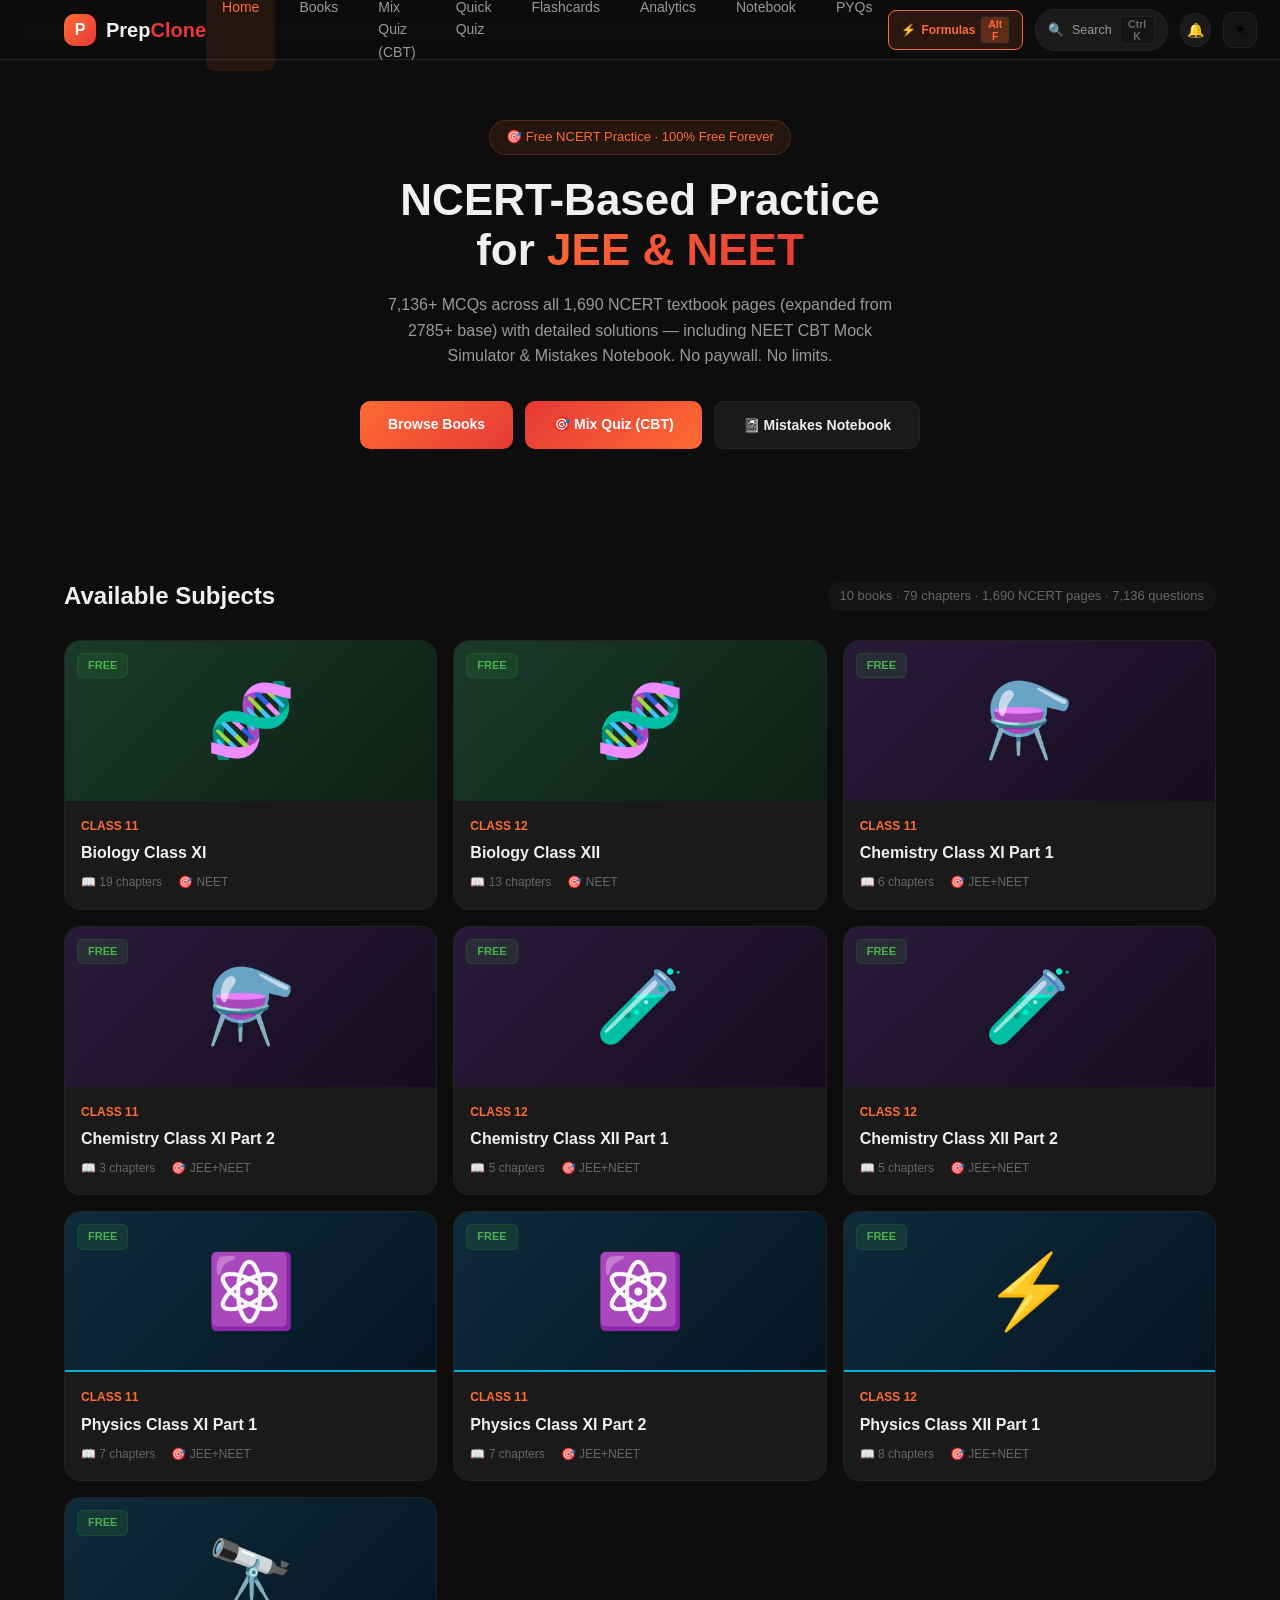
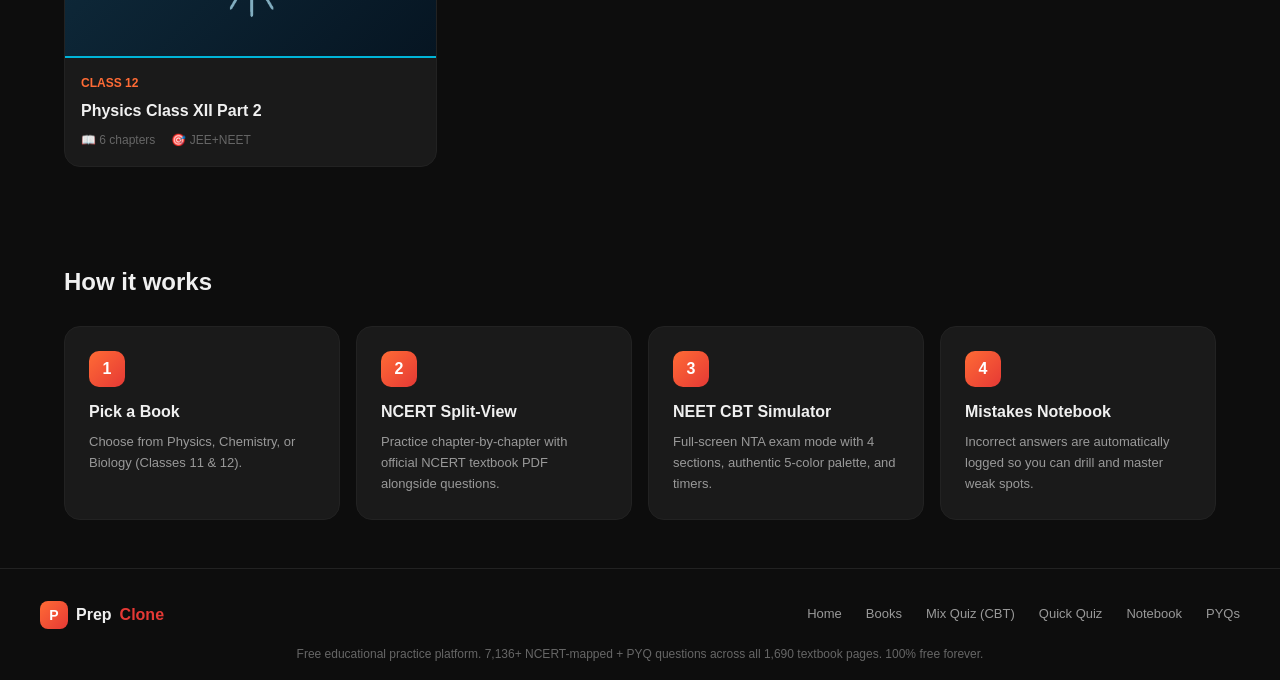
==== index.html @ 975a8621 "🚀 PrepClone Enterprise — 10 books, 79 chapters, 1690 pages, 7136 questions - Complete NCERT Science " ====
<!DOCTYPE html>
<html lang="en" data-theme="dark">
<head>
  <meta charset="UTF-8">
  <meta name="viewport" content="width=device-width, initial-scale=1.0">
  <title>PrepClone Enterprise - 100% Free NCERT Practice for JEE & NEET | CBT Simulator & Flashcards</title>
  <meta name="description" content="100% Free, Zero-Paywall NCERT Textbook Split-Reader, 7,136+ MCQs across all 1,690 pages for Biology, Chemistry, and Physics, NEET CBT Mock Simulator, Flashcards & Analytics.">
  <link rel="manifest" href="manifest.json">
  <meta name="theme-color" content="#ff6b35">
  <meta name="apple-mobile-web-app-capable" content="yes">
  <meta name="apple-mobile-web-app-status-bar-style" content="black-translucent">
  <link rel="icon" href="images/icon-192.svg">
  <link rel="stylesheet" href="styles.css">
  <script src="vendor/pdfjs/pdf.min.js"></script>
</head>
<body>

<nav class="nav">
  <div class="nav-inner">
    <a href="#" class="nav-logo" onclick="navigate('home')">
      <div class="logo-icon">P</div>
      <span>Prep<span class="logo-red">Clone</span></span>
    </a>
    <div class="nav-links" id="navLinks">
      <a href="#" onclick="navigate('home')" class="active" data-nav="home">Home</a>
      <a href="#" onclick="navigate('books')" data-nav="books">Books</a>
      <a href="#" onclick="navigate('mix-quiz')" data-nav="mix-quiz">Mix Quiz (CBT)</a>
      <a href="#" onclick="navigate('quiz')" data-nav="quiz">Quick Quiz</a>
      <a href="#" onclick="navigate('flashcards')" data-nav="flashcards">Flashcards</a>
      <a href="#" onclick="navigate('analytics')" data-nav="analytics">Analytics</a>
      <a href="#" onclick="navigate('notebook')" data-nav="notebook">Notebook <span id="nav-mistakes-badge" class="nav-badge" style="display:none">0</span></a>
      <a href="#" onclick="navigate('pyqs')" data-nav="pyqs">PYQs</a>
    </div>
    <div class="nav-right">
      <button class="btn-tool-formula" onclick="toggleFormulaDrawer()" title="NCERT Formulas, Laws & Units (Alt+F)">
        <span>⚡</span> Formulas <span class="search-key-badge" style="background:rgba(255,107,53,0.25);color:inherit">Alt F</span>
      </button>
      <button class="search-trigger-btn" onclick="openOmnisearch()" title="Search questions, chapters & NCERT topics (Ctrl+K)">
        <span>🔍</span> Search <span class="search-key-badge">Ctrl K</span>
      </button>
      <button class="sound-toggle-btn" id="soundBtn" onclick="toggleSound()" title="Toggle sound effects">🔔</button>
      <button class="theme-toggle" onclick="toggleTheme()" title="Toggle theme">☀</button>
    </div>
  </div>
</nav>

<div id="offline-bar" style="display:none;background:var(--accent-orange);color:#fff;text-align:center;padding:6px 12px;font-size:12.5px;font-weight:700;position:sticky;top:60px;z-index:99">
  ⚡ Offline Mode Active — All 2,785 Questions & NCERT Textbook Content Available Offline
</div>

<div id="omnisearch-wrap" style="display:none"></div>
<div id="formula-drawer-wrap"></div>

<div id="app"></div>

<footer class="footer">
  <div class="footer-inner">
    <div class="footer-brand">
      <div class="logo-icon" style="width:28px;height:28px;font-size:14px;border-radius:8px">P</div>
      Prep<span style="color:var(--accent-red)">Clone</span>
    </div>
    <div class="footer-links">
      <a href="#" onclick="navigate('home')">Home</a>
      <a href="#" onclick="navigate('books')">Books</a>
      <a href="#" onclick="navigate('mix-quiz')">Mix Quiz (CBT)</a>
      <a href="#" onclick="navigate('quiz')">Quick Quiz</a>
      <a href="#" onclick="navigate('notebook')">Notebook</a>
      <a href="#" onclick="navigate('pyqs')">PYQs</a>
    </div>
  </div>
  <div class="footer-copy">Free educational practice platform. 7,136+ NCERT-mapped + PYQ questions across all 1,690 textbook pages. 100% free forever.</div>
</footer>

<script>
// ============ DATA ============
const BOOKS = {
  'biology-11': {
    title: 'Biology Class XI', emoji: '🧬', subject: 'biology', cls: '11',
    chapters: ['The Living World','Biological Classification','Plant Kingdom','Animal Kingdom',
      'Morphology of Flowering Plants','Anatomy of Flowering Plants','Structural Organisation in Animals',
      'Cell: The Unit of Life','Biomolecules','Cell Cycle and Cell Division',
      'Photosynthesis in Higher Plants','Respiration in Plants','Plant Growth and Development',
      'Breathing and Exchange of Gases','Body Fluids and Circulation',
      'Excretory Products and their Elimination','Locomotion and Movement',
      'Neural Control and Coordination','Chemical Coordination and Integration'],
    exam: 'NEET'
  },
  'biology-12': {
    title: 'Biology Class XII', emoji: '🧬', subject: 'biology', cls: '12',
    chapters: ['Sexual Reproduction in Flowering Plants','Human Reproduction','Reproductive Health',
      'Principles of Inheritance and Variation','Molecular Basis of Inheritance','Evolution',
      'Human Health and Disease','Microbes in Human Welfare',
      'Biotechnology: Principles and Processes','Biotechnology and its Applications',
      'Organisms and Populations','Ecosystem','Biodiversity and Conservation'],
    exam: 'NEET'
  },
  'chemistry-11-part-1': {
    title: 'Chemistry Class XI Part 1', emoji: '⚗️', subject: 'chemistry', cls: '11',
    chapters: ['Some Basic Concepts of Chemistry','Structure of Atom',
      'Classification of Elements and Periodicity in Properties',
      'Chemical Bonding and Molecular Structure','Thermodynamics','Equilibrium'],
    exam: 'JEE+NEET'
  },
  'chemistry-11-part2': {
    title: 'Chemistry Class XI Part 2', emoji: '⚗️', subject: 'chemistry', cls: '11',
    chapters: ['Redox Reactions','Organic Chemistry - Some Basic Principles and Techniques','Hydrocarbons'],
    exam: 'JEE+NEET'
  },
  'chemistry-12-part-1': {
    title: 'Chemistry Class XII Part 1', emoji: '🧪', subject: 'chemistry', cls: '12',
    chapters: ['Solutions','Electrochemistry','Chemical Kinetics',
      'The d- and f-Block Elements','Coordination Compounds'],
    exam: 'JEE+NEET'
  },
  'chemistry-12-part-2': {
    title: 'Chemistry Class XII Part 2', emoji: '🧪', subject: 'chemistry', cls: '12',
    chapters: ['Haloalkanes and Haloarenes','Alcohols, Phenols and Ethers',
      'Aldehydes, Ketones and Carboxylic Acids','Amines','Biomolecules'],
    exam: 'JEE+NEET'
  },
  'physics-11-part-1': {
    title: 'Physics Class XI Part 1', emoji: '⚛️', subject: 'physics', cls: '11',
    chapters: ['Units and Measurements','Motion in a Straight Line','Motion in a Plane',
      'Laws of Motion','Work, Energy and Power','System of Particles and Rotational Motion','Gravitation'],
    exam: 'JEE+NEET'
  },
  'physics-11-part-2': {
    title: 'Physics Class XI Part 2', emoji: '⚛️', subject: 'physics', cls: '11',
    chapters: ['Mechanical Properties of Solids','Mechanical Properties of Fluids',
      'Thermal Properties of Matter','Thermodynamics','Kinetic Theory','Oscillations','Waves'],
    exam: 'JEE+NEET'
  },
  'physics-12-part-1': {
    title: 'Physics Class XII Part 1', emoji: '⚡', subject: 'physics', cls: '12',
    chapters: ['Electric Charges and Fields','Electrostatic Potential and Capacitance','Current Electricity',
      'Moving Charges and Magnetism','Magnetism and Matter','Electromagnetic Induction','Alternating Current','Electromagnetic Waves'],
    exam: 'JEE+NEET'
  },
  'physics-12-part-2': {
    title: 'Physics Class XII Part 2', emoji: '🔭', subject: 'physics', cls: '12',
    chapters: ['Ray Optics and Optical Instruments','Wave Optics','Dual Nature of Radiation and Matter',
      'Atoms','Nuclei','Semiconductor Electronics: Materials, Devices and Simple Circuits'],
    exam: 'JEE+NEET'
  }
};

// ============ OFFICIAL NCERT SOURCES (verified) ============
// Chapter PDFs live on ncert.nic.in — pattern checked per book:
// kebo101 (Bio XI Ch1), lebo101 (Bio XII Ch1), kech101/kech201-202 (Chem XI),
// lech101/lech201 (Chem XII), keph101/keph201 (Phys XI), leph101/leph201 (Phys XII).
// Part-II books restart numbering at x01.
if (typeof window.pdfjsLib !== 'undefined') {
  pdfjsLib.GlobalWorkerOptions.workerSrc = 'vendor/pdfjs/pdf.worker.min.js';
}

const NCERT = {
  'biology-11':        { code: 'kebo', base: 101, reader: 'https://ncert.nic.in/textbook.php?kebo1=0-19' },
  'biology-12':        { code: 'lebo', base: 101, reader: 'https://ncert.nic.in/textbook.php?lebo1=0-13' },
  'chemistry-11-part-1': { code: 'kech', base: 101, reader: 'https://ncert.nic.in/textbook.php?kech1=0-6' },
  'chemistry-11-part2':  { code: 'kech', base: 201, reader: 'https://ncert.nic.in/textbook.php?kech2=0-3' },
  'chemistry-12-part-1': { code: 'lech', base: 101, reader: 'https://ncert.nic.in/textbook.php?lech1=0-5' },
  'chemistry-12-part-2': { code: 'lech', base: 201, reader: 'https://ncert.nic.in/textbook.php?lech2=0-5' },
  'physics-11-part-1':   { code: 'keph', base: 101, reader: 'https://ncert.nic.in/textbook.php?keph1=0-7' },
  'physics-11-part-2':   { code: 'keph', base: 201, reader: 'https://ncert.nic.in/textbook.php?keph2=0-7' },
  'physics-12-part-1':   { code: 'leph', base: 101, reader: 'https://ncert.nic.in/textbook.php?leph1=0-8' },
  'physics-12-part-2':   { code: 'leph', base: 201, reader: 'https://ncert.nic.in/textbook.php?leph2=0-6' }
};
const ncertPdf = (bookId, idx) =>
  `https://ncert.nic.in/textbook/pdf/${NCERT[bookId].code}${NCERT[bookId].base + idx}.pdf`;

// ============ DRIVE MIRROR (Google Drive preview embeds — verified chapter mapping) ============
// Source: Tiwari Academy NCERT books index (2026-27 rationalised edition), chapter titles match ours 1:1.
const DRIVE = {
  'biology-11': ['1fvsdo7oiV77ky65Xd4eEH6ZkzFial9g9','19zQ0uyoimge0R9zZM1DbDAEgejbITwo9','14VKVHbL3yxclMsSfU2fc29LhUX0q_4FP','1zyyKzU43hCwQWqIQVJF6ueCHc24nG4D9','10JVspOq2XQqp1UlfwYtZwZyy9CQq3hL6','1xHfeKlNFapAcFalF3eiSdjTrEFuTNkrU','1USzUHXbv7c-BZaMNtCvqSi4uM29exoF-','1_h1kWr7Tkhm8Q56S7ht1NJK0plMMvyFQ','1dxBcWB4P3WUcOm1wODoFABikpEJF3r6i','1NEUx3Ubcn2yg18nJZ1j-xpB5lJAnWqLf','1Eqf9TPWISpTS_Tn12sNTewKYirmxJpzB','1dTE6Hkq23dg3fD0mxMU2Rm9n2y5Q8g41','1jGFy47KBCoPfr2B214CeN81xEJDaa3nP','1md0GE6ZRODzGjrTwy0BfDM_slUbUUZZc','1JRxcOx0mD4W-6_r_snKFTruz2SlAP2ft','1iy1gL5658NCeA5Q80WOsL-wOBIlpXKNk','17tF6_xH8C2PZNPqCg5y_x2i3dXgWSa91','1RWi_krgMPdo5kl6K-04BmAE0lxBPeUwd','14cnd7dDWV_9AqgSkbJWoxDJYVgXdmFyA'],
  'biology-12': ['1i-HofUO-jg_4zmSZCH1X3XZCpBvTD5g8','1c2RogWk7DBDEVt_mZCFTXbslxEOotZ0O','1APRizLZcdaJMCvmS1m_25Znv2gcplQ2a','1L-cc1nSRoHXnkz693aI5Jssp2_q50-LY','1BgPBh9dEvvbRj18aPnBjS9A9TGn-yXfc','1RQW-htV_1VvpN5XPwAp27clJuwX4X1NV','1UeFNkTsd9I21zjW5WHVBhihtphOV5wIR','1xOy0-ris2WhBWW4GSpwAC73xNxPJA_7E','13c2I-ysmpRyNzTtXQDioSG5sf1dPAS5W','1mBETPBQEMBGGqqvFBYvykPvUT3dNY4qn','1zhIcXd0ZhK2_lbr2YUlZIUvvFhg3Zk8U','1bjJVSkMWN_cYF8TT85O8UrAOXzqMXSRM','1qNM4PDr8dxptGMcYKJGqJO04t2rbLmQD'],
  'chemistry-11-part-1': ['1g2u5Ip_cECSVaJrVS3nLRxZjbIpwGPRu','11b_64T60rTA6i3MZbh1NN-b69V5aIVlX','1thvxushVpuq-t2g5-lVlptlWhaXpaOTl','1DLZKrqRKVuCKDu5omxT7bbp09vr_sGtt','1K5Y2pivwtAmhT05v0cto4DBeJDX23lj6','1JQShi0uyOJ55L3Qcb53Cr13P7cmdIvxs'],
  'chemistry-11-part2': ['1y8yHCy-q_3vTzHv-as41cKaJzMk6qr3h','18_MGR344HiHiA06RGmX9Upc8qDxLFS_K','1QqKFPGPQnxaUB-J8YnDAOm_Cg2C53JKa'],
  'chemistry-12-part-1': ['1-5vdlGWP1ke1fM61O386CQ9qWtfsxBn0','1c8t2dDz-PiGZJQuaN4wPHwUSfcHYnYAC','10TvhfVuGc6oE9re8dLpLBndLfI_FLHxJ','1kDvl7DNc59dEvfE3HVBEaFU7aMLd6lTq','1kAFd7es13D6Rk2pys90a5iqeQU0x2cYQ'],
  'chemistry-12-part-2': ['1n9qBYEchzJi6G09oisFDdIHqmcHntv4c','1TXruu7-2E2KmMr_VbR2OomEqNucGPzqW','1zaU8VexyY4VYSKuTs9x0MOZlb2oroocD','1Ew0yQycmTdjNz1YYfrAKwJLtDM_vP-Im','1GdgZbdIaUHd1UaiDhjuanpwjwYO2w_gW']
};
const PDF_MODES = ['drive', 'native', 'gview'];
const PDF_MODE_LABEL = { drive: 'Drive', native: 'Native', gview: 'Viewer' };
// Drive files confirmed ToS-taken-down (render-verified, one by one)
const DRIVE_DEAD = { 'biology-11': [0, 5, 6, 17], 'biology-12': [2] };
const driveAlive = (bookId, idx) => !(DRIVE_DEAD[bookId] || []).includes(idx);
const driveUrl = (bookId, idx) => `https://drive.google.com/file/d/${DRIVE[bookId][idx]}/preview`;
function getPdfMode() {
  try { const m = localStorage.getItem('prepclone-pdfmode'); if (PDF_MODES.includes(m)) return m; } catch (e) {}
  return 'drive';
}
function pdfSrcFor(mode, bookId, idx) {
  const gview = 'https://docs.google.com/viewer?url=' + encodeURIComponent(ncertPdf(bookId, idx)) + '&embedded=true';
  if (mode === 'gview') return gview;
  if (mode === 'native') return ncertPdf(bookId, idx);
  // drive default; taken-down files fall through to Google viewer
  if (driveAlive(bookId, idx) && DRIVE[bookId] && DRIVE[bookId][idx]) return driveUrl(bookId, idx);
  return gview;
}
window.ncertPdf = ncertPdf;

// ============ OFFICIAL PYQ SOURCES (verified) ============
const PYQS = {
  neet: [
    { name: 'NTA NEET Archive (official)', desc: 'Official question papers released by NTA.', url: 'https://neet.nta.nic.in/archive/' },
    { name: 'NTA NEET Documents (official)', desc: 'Latest papers, keys and bulletins.', url: 'https://neet.nta.nic.in/documents/' },
    { name: 'NEET Papers 2013–2026 (67 PDFs)', desc: 'Free compilation with answer keys.', url: 'https://docs.aglasem.com/org/nta/neet-ug/question-paper' },
    { name: 'NEET Papers 2015–2026 Code-wise', desc: 'All booklet codes with solutions.', url: 'https://medicine.careers360.com/articles/neet-question-paper' }
  ],
  jee: [
    { name: 'NTA JEE Main Documents (official)', desc: 'Official papers, keys and scores.', url: 'https://jeemain.nta.nic.in/documents/' },
    { name: 'NTA JEE Main Archive (official)', desc: 'Older official papers and keys.', url: 'https://jeemain.nta.nic.in/document-category/archive/' },
    { name: 'JEE Main Papers 2016–2026', desc: 'Year-wise papers with solutions.', url: 'https://www.shiksha.com/engineering/articles/jee-main-previous-year-question-paper-blogId-51869' },
    { name: 'NTA Downloads Portal', desc: 'Downloads → Previous years Exam Papers.', url: 'https://nta.ac.in/' }
  ]
};

// ============ STATE ============
let currentPage = 'home';
let currentBook = null;
let currentChapter = 0;
let currentPageNum = 1;
let questionData = {};
let pyqData = null;
let quizQuestions = [];
let quizIndex = 0;
let quizAnswers = [];
let quizTimeLeft = 0;
let quizTimeUsed = 0;
let quizTimer = null;

// CBT Mock State
let cbtExamTitle = '';
let cbtSections = [];
let cbtSectionData = {};
let cbtActiveSection = '';
let cbtIndexInSection = 0;
let cbtQuestionState = {};
let cbtAnswers = {};
let cbtTimeLeft = 0;
let cbtTimeUsed = 0;
let cbtTimer = null;
let cbtReviewFilter = 'all';

// Notebook State
let notebookTab = 'mistakes'; // 'mistakes' | 'starred'
let notebookFilter = 'all';   // 'all' | 'physics' | 'chemistry' | 'biology'

// ============ STARRED & MISTAKES STORE ============
function getStarredSet() {
  try {
    return new Set(JSON.parse(localStorage.getItem('prepclone-starred') || '[]'));
  } catch (e) {
    return new Set();
  }
}

function getMistakes() {
  try {
    return JSON.parse(localStorage.getItem('prepclone-mistakes') || '{}');
  } catch (e) {
    return {};
  }
}

function saveMistakes(m) {
  try {
    localStorage.setItem('prepclone-mistakes', JSON.stringify(m));
  } catch (e) {}
  updateMistakesBadge();
}

function updateMistakesBadge() {
  const m = getMistakes();
  const count = Object.keys(m).length;
  const badge = document.getElementById('nav-mistakes-badge');
  if (badge) {
    if (count > 0) {
      badge.textContent = count;
      badge.style.display = 'inline-block';
    } else {
      badge.style.display = 'none';
    }
  }
}

function toggleStar(qid, event) {
  if (event) { event.stopPropagation(); event.preventDefault(); }
  const s = getStarredSet();
  const isStarred = s.has(qid);
  if (isStarred) {
    s.delete(qid);
  } else {
    s.add(qid);
    const qObj = findQuestionById(qid);
    if (qObj) {
      try {
        const sd = JSON.parse(localStorage.getItem('prepclone-starred-data') || '{}');
        sd[qid] = { ...qObj, qid, timestamp: Date.now() };
        localStorage.setItem('prepclone-starred-data', JSON.stringify(sd));
      } catch (e) {}
    }
  }
  try {
    localStorage.setItem('prepclone-starred', JSON.stringify([...s]));
  } catch (e) {}

  document.querySelectorAll(`.star-btn[data-qid="${qid}"]`).forEach(btn => {
    btn.classList.toggle('active', !isStarred);
    btn.textContent = !isStarred ? '★' : '☆';
    btn.title = !isStarred ? 'Bookmarked' : 'Bookmark / Star question';
  });

  if (currentPage === 'notebook') {
    render();
  }
}

function recordMistake(q, qid, pickedIdx) {
  if (!q) return;
  const m = getMistakes();
  m[qid] = {
    qid,
    question: q.question,
    options: q.options,
    answer: q.answer,
    explanation: q.explanation,
    hint: q.hint,
    difficulty: q.difficulty,
    exam: q.exam,
    year: q.year,
    ncertRef: q.ncertRef,
    ncertPara: q.ncertPara,
    book: q.book || q.bookId || (qid.split('_')[0] || ''),
    chapter: q.chapter !== undefined ? q.chapter : (parseInt(qid.split('_')[1], 10) || 0),
    userPick: pickedIdx,
    timestamp: Date.now()
  };
  saveMistakes(m);
}

function resolveMistake(qid) {
  const m = getMistakes();
  delete m[qid];
  saveMistakes(m);
  if (currentPage === 'notebook') {
    render();
  }
}

function clearAllMistakes() {
  if (confirm('Are you sure you want to clear all recorded mistakes?')) {
    saveMistakes({});
    if (currentPage === 'notebook') render();
  }
}

// ============ 1. MISTAKE CATEGORIZATION BUCKETS ============
function setQuestionMistakeBucket(qid, bucket, event) {
  if (event) event.stopPropagation();
  const m = getMistakes();
  if (m[qid]) {
    m[qid].bucket = bucket;
    saveMistakes(m);
  }
  try {
    const buckets = JSON.parse(localStorage.getItem('prepclone-mistake-buckets') || '{}');
    buckets[qid] = bucket;
    localStorage.setItem('prepclone-mistake-buckets', JSON.stringify(buckets));
  } catch (e) {}

  const bar = document.getElementById(`mbb-${qid}`);
  if (bar) {
    bar.querySelectorAll('.bucket-chip').forEach(c => c.classList.remove('active'));
    const activeChip = bar.querySelector(`.bucket-${bucket}`);
    if (activeChip) activeChip.classList.add('active');
  }
  const nbCard = document.getElementById(`nb-${qid}`);
  if (nbCard) {
    nbCard.querySelectorAll('.bucket-chip').forEach(c => c.classList.remove('active'));
    const activeChip = nbCard.querySelector(`.bucket-${bucket}`);
    if (activeChip) activeChip.classList.add('active');
  }
  playTone('click');
}

function getQuestionMistakeBucket(qid) {
  const m = getMistakes();
  if (m[qid] && m[qid].bucket) return m[qid].bucket;
  try {
    const buckets = JSON.parse(localStorage.getItem('prepclone-mistake-buckets') || '{}');
    if (buckets[qid]) return buckets[qid];
  } catch (e) {}
  return null;
}

// ============ 2. DARWIN EFFORT-DNA PACING ENGINE ============
const questionStartTimes = {};

function startQuestionTimer(qid) {
  if (!questionStartTimes[qid]) {
    questionStartTimes[qid] = Date.now();
  }
}

function recordQuestionPacing(qid, isCorrect) {
  const start = questionStartTimes[qid] || (Date.now() - 15000);
  const elapsed = Math.max(1, Math.round((Date.now() - start) / 1000));
  
  let subject = 'biology';
  if (qid.includes('physics')) subject = 'physics';
  else if (qid.includes('chem')) subject = 'chemistry';
  else if (typeof currentBook !== 'undefined' && currentBook.includes('physics')) subject = 'physics';
  else if (typeof currentBook !== 'undefined' && currentBook.includes('chem')) subject = 'chemistry';

  const target = subject === 'biology' ? 35 : (subject === 'chemistry' ? 60 : 80);
  
  let rating = 'optimal';
  let label = `🟢 ${elapsed}s (Optimal)`;
  let pillClass = 'qt-optimal';

  if (!isCorrect && elapsed < 8) {
    rating = 'rushed';
    label = `⚡ ${elapsed}s (Rushed)`;
    pillClass = 'qt-rushed';
  } else if (elapsed > target * 1.5) {
    rating = 'timesink';
    label = `🔴 ${elapsed}s (Time Sink)`;
    pillClass = 'qt-timesink';
  } else if (elapsed > target) {
    rating = 'moderate';
    label = `🟡 ${elapsed}s (Moderate)`;
    pillClass = 'qt-moderate';
  }

  const pill = document.getElementById(`qtpill-${qid}`);
  if (pill) {
    pill.className = `qt-pacing-pill ${pillClass}`;
    pill.textContent = label;
    pill.style.display = 'inline-flex';
  }
  const timeEl = document.getElementById(`qttime-${qid}`);
  if (timeEl) {
    timeEl.textContent = `${elapsed}s`;
  }

  try {
    const hist = JSON.parse(localStorage.getItem('prepclone-effort-dna') || '[]');
    hist.push({ qid, subject, elapsed, rating, isCorrect: !!isCorrect, target, timestamp: Date.now() });
    if (hist.length > 500) hist.shift();
    localStorage.setItem('prepclone-effort-dna', JSON.stringify(hist));
  } catch (e) {}

  return { elapsed, rating, label, pillClass };
}

// ============ 3. TEXTBOOK QUESTION FOCUS ============
function focusQuestionFromTextbook(qid) {
  let card = document.getElementById(`q-${qid}`);
  if (!card) {
    const allCards = document.querySelectorAll('#chapter-qs .question-card');
    for (const c of allCards) {
      if (c.id.includes(qid)) { card = c; break; }
    }
  }
  if (card) {
    card.scrollIntoView({ behavior: 'smooth', block: 'center' });
    card.classList.add('card-focus-pulse');
    setTimeout(() => card.classList.remove('card-focus-pulse'), 2500);
    playTone('marker');
  }
}

// ============ 4. AUDIO NCERT PODCAST READER ============
let ncertSpeechSynth = null;
let podcastSentences = [];
let currentPodcastIdx = 0;
let isPodcastPlaying = false;
let isPodcastPaused = false;
let podcastRate = 1.0;

function toggleNcertPodcast() {
  if (typeof window !== 'undefined' && 'speechSynthesis' in window) {
    ncertSpeechSynth = window.speechSynthesis;
  }
  if (!ncertSpeechSynth) {
    alert('Web Speech API is not supported in this browser.');
    return;
  }
  if (isPodcastPlaying) {
    stopNcertPodcast();
  } else {
    startNcertPodcast();
  }
}

function extractNcertPageSentences() {
  const container = document.getElementById('ncertReaderView');
  if (!container) return [];
  const paraEls = container.querySelectorAll('.ncert-para-text');
  const items = [];
  paraEls.forEach((el, pi) => {
    const text = el.dataset.origText || el.textContent.trim();
    if (!text) return;
    const sents = text.match(/[^.!?]+[.!?]+(\s|$)/g) || [text];
    sents.forEach((s, si) => {
      const clean = s.trim();
      if (clean.length > 5) {
        items.push({ text: clean, el, paraIdx: pi, sentIdx: si });
      }
    });
  });
  return items;
}

function startNcertPodcast() {
  podcastSentences = extractNcertPageSentences();
  if (!podcastSentences.length) {
    alert('No textbook sentences found to narrate on this page.');
    return;
  }
  currentPodcastIdx = 0;
  isPodcastPlaying = true;
  isPodcastPaused = false;

  const playBtn = document.getElementById('podcastPlayBtn');
  const controls = document.getElementById('podcastControls');
  const playIcon = document.getElementById('podcastPlayIcon');
  const playText = document.getElementById('podcastPlayText');
  const pauseBtn = document.getElementById('podcastPauseBtn');

  if (playBtn) playBtn.classList.add('playing');
  if (controls) controls.style.display = 'inline-flex';
  if (playIcon) playIcon.textContent = '⏹️';
  if (playText) playText.textContent = 'Stop';
  if (pauseBtn) pauseBtn.textContent = '⏸️';

  speakPodcastCurrentSentence();
}

function speakPodcastCurrentSentence() {
  if (!isPodcastPlaying || currentPodcastIdx >= podcastSentences.length) {
    stopNcertPodcast();
    return;
  }
  document.querySelectorAll('.audio-sentence-active').forEach(el => el.classList.remove('audio-sentence-active'));
  const cur = podcastSentences[currentPodcastIdx];
  if (cur && cur.el) {
    cur.el.classList.add('audio-sentence-active');
    cur.el.scrollIntoView({ behavior: 'smooth', block: 'nearest' });
  }
  const statusText = document.getElementById('podcastStatusText');
  if (statusText) statusText.textContent = `${currentPodcastIdx + 1}/${podcastSentences.length}`;

  ncertSpeechSynth.cancel();
  const utter = new SpeechSynthesisUtterance(cur.text);
  utter.rate = podcastRate;
  utter.lang = 'en-IN';
  utter.onend = () => {
    if (isPodcastPlaying && !isPodcastPaused) {
      currentPodcastIdx++;
      speakPodcastCurrentSentence();
    }
  };
  utter.onerror = (e) => {
    if (e.error !== 'canceled' && e.error !== 'interrupted') {
      currentPodcastIdx++;
      if (isPodcastPlaying) speakPodcastCurrentSentence();
    }
  };
  ncertSpeechSynth.speak(utter);
}

function togglePodcastPause() {
  if (!isPodcastPlaying) return;
  const pauseBtn = document.getElementById('podcastPauseBtn');
  if (isPodcastPaused) {
    isPodcastPaused = false;
    ncertSpeechSynth.resume();
    if (pauseBtn) pauseBtn.textContent = '⏸️';
  } else {
    isPodcastPaused = true;
    ncertSpeechSynth.pause();
    if (pauseBtn) pauseBtn.textContent = '▶️';
  }
}

function skipPodcastSentence(delta) {
  if (!isPodcastPlaying) return;
  currentPodcastIdx = Math.max(0, Math.min(podcastSentences.length - 1, currentPodcastIdx + delta));
  speakPodcastCurrentSentence();
}

function cyclePodcastSpeed() {
  const speeds = [1.0, 1.25, 1.5, 0.85];
  const idx = speeds.indexOf(podcastRate);
  podcastRate = speeds[(idx + 1) % speeds.length];
  const btn = document.getElementById('podcastSpeedBtn');
  if (btn) btn.textContent = `${podcastRate}x`;
  if (isPodcastPlaying && !isPodcastPaused) {
    speakPodcastCurrentSentence();
  }
}

function stopNcertPodcast() {
  isPodcastPlaying = false;
  isPodcastPaused = false;
  if (ncertSpeechSynth) ncertSpeechSynth.cancel();
  document.querySelectorAll('.audio-sentence-active').forEach(el => el.classList.remove('audio-sentence-active'));
  const playBtn = document.getElementById('podcastPlayBtn');
  const controls = document.getElementById('podcastControls');
  const playIcon = document.getElementById('podcastPlayIcon');
  const playText = document.getElementById('podcastPlayText');
  if (playBtn) playBtn.classList.remove('playing');
  if (controls) controls.style.display = 'none';
  if (playIcon) playIcon.textContent = '🎧';
  if (playText) playText.textContent = 'Listen to Page';
}

// ============ 5. MEMONEET-STYLE CLOZE ACTIVE RECALL ============
let isClozeModeActive = false;

function toggleClozeMode() {
  isClozeModeActive = !isClozeModeActive;
  const btn = document.getElementById('clozeModeBtn');
  const btnText = document.getElementById('clozeBtnText');
  if (btn) btn.classList.toggle('active', isClozeModeActive);
  if (btnText) btnText.textContent = isClozeModeActive ? 'Cloze Active' : 'Cloze Recall';
  applyClozeToNcertPage();
}

function applyClozeToNcertPage() {
  const paraContainers = document.querySelectorAll('#ncertReaderView .ncert-para');
  paraContainers.forEach(container => {
    const p = container.querySelector('.ncert-para-text');
    if (!p) return;
    if (!p.dataset.origText) {
      p.dataset.origText = p.textContent.trim();
    }
    const orig = p.dataset.origText;
    if (!isClozeModeActive) {
      p.innerHTML = escapeHtml(orig);
      return;
    }
    const keytermEl = container.querySelector('.ncert-para-keyterm');
    const specificKey = keytermEl ? keytermEl.textContent.trim() : '';

    const keywords = [
      'Aristotle','Linnaeus','Whittaker','Monera','Protista','Fungi','Plantae','Animalia',
      'chitin','cellulose','peptidoglycan','methanogens','halophiles','thermoacidophiles',
      'heterotrophic','autotrophic','cyanobacteria','mycoplasma','diatoms','dinoflagellates',
      'euglenoids','slime moulds','protozoans','saprophytic','parasitic','symbiotic',
      'lichen','mycorrhiza','ascomycetes','basidiomycetes','phycomycetes','deuteromycetes',
      'virus','viroid','prion','capsid','mitochondria','chloroplast','ribosome','ATP','DNA','RNA',
      'photosynthesis','respiration','glycolysis','Krebs','osmosis','diffusion',
      'growth','reproduction','metabolism','consciousness','biodiversity','nomenclature','identification','classification',
      'taxonomy','systematics','species','genus','family','order','class','phylum','division','kingdom'
    ];
    if (specificKey && specificKey.length > 2) keywords.unshift(specificKey);

    let processed = escapeHtml(orig);
    keywords.forEach(kw => {
      const regex = new RegExp(`\\b(${kw})\\b`, 'gi');
      processed = processed.replace(regex, (match) => {
        return `<span class="cloze-blank" data-ans="${escapeHtml(match)}" onclick="revealClozeWord(this)">[ ????? ]</span>`;
      });
    });
    p.innerHTML = processed;
  });
}

function revealClozeWord(el) {
  const ans = el.dataset.ans;
  if (!ans) return;
  el.outerHTML = `<span class="cloze-revealed" title="Mastered! Click to re-hide" onclick="hideClozeWord(this, '${escapeHtml(ans)}')">${escapeHtml(ans)}</span>`;
  playTone('marker');
}

function hideClozeWord(el, ans) {
  el.outerHTML = `<span class="cloze-blank" data-ans="${escapeHtml(ans)}" onclick="revealClozeWord(this)">[ ????? ]</span>`;
}

function findQuestionById(qid) {
  try {
    const parts = qid.split('_');
    if (parts.length >= 4) {
      const bookId = parts[0];
      const ch = parseInt(parts[1], 10);
      if (parts[2] === 'pyq') {
        const qidx = parseInt(parts[3], 10);
        if (pyqData) {
          const chPyqs = pyqData.filter(p => p.book === bookId && p.chapter === ch);
          if (chPyqs[qidx]) return { ...chPyqs[qidx], book: bookId, chapter: ch };
        }
      } else {
        const page = parseInt(parts[2], 10);
        const qidx = parseInt(parts[3], 10);
        const pages = questionData[bookId];
        if (pages) {
          const pg = pages.find(p => p.chapter === ch && p.page === page);
          if (pg?.questions?.[qidx]) return { ...pg.questions[qidx], book: bookId, chapter: ch };
        }
      }
    }
    if (cbtSectionData) {
      for (const sec of Object.keys(cbtSectionData)) {
        if (qid.startsWith(sec + '_')) {
          const idx = parseInt(qid.replace(sec + '_', ''), 10);
          if (cbtSectionData[sec]?.[idx]) return cbtSectionData[sec][idx];
        }
      }
    }
    if (quizQuestions && quizQuestions.length) {
      const idx = parseInt(qid.replace(/^q-/, ''), 10);
      if (!isNaN(idx) && quizQuestions[idx]) return quizQuestions[idx];
    }
  } catch (e) {}
  return null;
}

// ============ DATA LOADING ============
async function loadBookData(bookId) {
  if (questionData[bookId]) return questionData[bookId];
  try {
    const res = await fetch(`data/${bookId}.json`);
    const data = await res.json();
    questionData[bookId] = data;
    return data;
  } catch(e) {
    console.error('Failed to load', bookId, e);
    return [];
  }
}

async function loadPyq() {
  if (pyqData) return pyqData;
  try {
    const res = await fetch('data/pyq.json');
    pyqData = await res.json();
  } catch(e) {
    console.error('Failed to load PYQs', e);
    pyqData = [];
  }
  return pyqData;
}

// ============ RENDERING ============
function render() {
  const app = document.getElementById('app');
  switch(currentPage) {
    case 'home': app.innerHTML = renderHome(); break;
    case 'books': app.innerHTML = renderBooks(); break;
    case 'book': renderBook(); return;
    case 'chapter': renderChapter(); return;
    case 'quiz': app.innerHTML = renderQuiz(); break;
    case 'quiz-result': app.innerHTML = renderQuizResult(); break;
    case 'mix-quiz': app.innerHTML = renderMixQuizSetup(); break;
    case 'cbt-exam': app.innerHTML = renderCbtExam(); break;
    case 'cbt-result': app.innerHTML = renderCbtResult(); break;
    case 'notebook': app.innerHTML = renderNotebook(); break;
    case 'analytics': app.innerHTML = renderAnalytics(); break;
    case 'flashcards': app.innerHTML = renderFlashcards(); break;
    case 'pyqs': app.innerHTML = renderPyqs(); break;
  }
  updateNav();
  updateMistakesBadge();
}

function renderHome() {
  return `
    <section class="hero">
      <div class="hero-badge">🎯 Free NCERT Practice · 100% Free Forever</div>
      <h1>NCERT-Based Practice <br>for <span class="gradient">JEE & NEET</span></h1>
      <p class="hero-sub">7,136+ MCQs across all 1,690 NCERT textbook pages (expanded from 2785+ base) with detailed solutions — including NEET CBT Mock Simulator & Mistakes Notebook. No paywall. No limits.</p>
      <div class="hero-btns">
        <a href="#" class="btn-primary" onclick="navigate('books')">Browse Books</a>
        <a href="#" class="btn-primary" style="background:linear-gradient(135deg,#e53935,#ff6b35)" onclick="navigate('mix-quiz')">🎯 Mix Quiz (CBT)</a>
        <a href="#" class="btn-secondary" onclick="navigate('notebook')">📓 Mistakes Notebook</a>
      </div>
    </section>
    <section class="section">
      <div class="section-header">
        <h2 class="section-title">Available Subjects</h2>
        <span class="section-count">10 books · 79 chapters · 1,690 NCERT pages · 7,136 questions</span>
      </div>
      <div class="books-grid">
        ${Object.entries(BOOKS).map(([id, b]) => `
          <div class="book-card" onclick="openBook('${id}')">
            <div class="book-cover ${b.subject}">
              <span class="book-tag free">FREE</span>
              <span style="font-size:72px">${b.emoji}</span>
            </div>
            <div class="book-info">
              <div class="book-class">Class ${b.cls}</div>
              <div class="book-name">${b.title}</div>
              <div class="book-meta">
                <span>📖 ${b.chapters.length} chapters</span>
                <span>🎯 ${b.exam}</span>
              </div>
            </div>
          </div>
        `).join('')}
      </div>
    </section>
    <section class="section">
      <div class="section-header"><h2 class="section-title">How it works</h2></div>
      <div class="steps-grid">
        <div class="step-card"><div class="step-num">1</div><h3>Pick a Book</h3><p>Choose from Physics, Chemistry, or Biology (Classes 11 & 12).</p></div>
        <div class="step-card"><div class="step-num">2</div><h3>NCERT Split-View</h3><p>Practice chapter-by-chapter with official NCERT textbook PDF alongside questions.</p></div>
        <div class="step-card"><div class="step-num">3</div><h3>NEET CBT Simulator</h3><p>Full-screen NTA exam mode with 4 sections, authentic 5-color palette, and timers.</p></div>
        <div class="step-card"><div class="step-num">4</div><h3>Mistakes Notebook</h3><p>Incorrect answers are automatically logged so you can drill and master weak spots.</p></div>
      </div>
    </section>`;
}

function renderBooks() {
  return `
    <section class="section">
      <div class="section-header">
        <h2 class="section-title">All Books</h2>
        <span class="section-count">${Object.keys(BOOKS).length} books</span>
      </div>
      <div class="filter-bar">
        <button class="filter-chip active" onclick="filterBooks('all',this)">All</button>
        <button class="filter-chip" onclick="filterBooks('11',this)">Class 11</button>
        <button class="filter-chip" onclick="filterBooks('12',this)">Class 12</button>
        <button class="filter-chip" onclick="filterBooks('physics',this)">Physics</button>
        <button class="filter-chip" onclick="filterBooks('chemistry',this)">Chemistry</button>
        <button class="filter-chip" onclick="filterBooks('biology',this)">Biology</button>
      </div>
      <div class="books-grid" id="booksGrid">
        ${Object.entries(BOOKS).map(([id, b]) => `
          <div class="book-card" data-subject="${b.subject}" data-cls="${b.cls}" onclick="openBook('${id}')">
            <div class="book-cover ${b.subject}">
              <span class="book-tag free">FREE</span>
              <span style="font-size:72px">${b.emoji}</span>
            </div>
            <div class="book-info">
              <div class="book-class">Class ${b.cls}</div>
              <div class="book-name">${b.title}</div>
              <div class="book-meta">
                <span>📖 ${b.chapters.length} chapters</span>
                <span>🎯 ${b.exam}</span>
              </div>
            </div>
          </div>
        `).join('')}
      </div>
    </section>`;
}

function filterBooks(filter, el) {
  document.querySelectorAll('.filter-chip').forEach(c => c.classList.remove('active'));
  el.classList.add('active');
  document.querySelectorAll('.book-card').forEach(card => {
    const subject = card.dataset.subject;
    const cls = card.dataset.cls;
    const show = filter === 'all' || subject === filter || cls === filter;
    card.style.display = show ? '' : 'none';
  });
}

async function renderBook() {
  const app = document.getElementById('app');
  const book = BOOKS[currentBook];
  const data = await loadBookData(currentBook);
  const pyqs = await loadPyq();
  
  // Group pages by chapter
  const chapterPages = {};
  data.forEach(d => {
    if (!chapterPages[d.chapter]) chapterPages[d.chapter] = [];
    chapterPages[d.chapter].push(d);
  });
  
  app.innerHTML = `
    <div class="page-header">
      <a href="#" onclick="navigate('books')" style="color:var(--accent-orange);font-size:14px;margin-bottom:12px;display:inline-block">← Back to Books</a>
      <h1>${book.emoji} ${book.title}</h1>
      <p>Class ${book.cls} · NCERT · ${book.chapters.length} chapters · ${data.reduce((s,d) => s + d.questions.length, 0) + pyqs.filter(p => p.book === currentBook).length} questions (incl. PYQs)</p>
      <p style="margin-top:8px"><a href="${NCERT[currentBook].reader}" target="_blank" rel="noopener" style="color:var(--accent-orange);font-size:14px">📕 Read full NCERT textbook (official ncert.nic.in) →</a></p>
    </div>
    <div class="chapter-list">
      ${book.chapters.map((ch, i) => {
        const pages = chapterPages[i] || [];
        const qCount = pages.reduce((s, p) => s + p.questions.length, 0)
          + pyqs.filter(p => p.book === currentBook && p.chapter === i).length;
        let doneCount = 0;
        try {
          const doneSet = new Set(JSON.parse(localStorage.getItem('prepclone-progress') || '[]'));
          doneSet.forEach(id => {
            if (!id.startsWith(currentBook + '_')) return;
            const mm = id.match(/_(\d+)_(?:\d+|pyq)_\d+$/);
            if (mm && Number(mm[1]) === i) doneCount++;
          });
        } catch (e) { /* ignore */ }
        const donePct = qCount ? Math.round(doneCount / qCount * 100) : 0;
        return `
          <div class="chapter-item" onclick="openChapter(${i})">
            <div class="chapter-num">${String(i+1).padStart(2,'0')}</div>
            <div class="chapter-info">
              <div class="chapter-name">${ch}</div>
              <div class="chapter-meta">${pages.length} pages · ${qCount} questions · <a href="${ncertPdf(currentBook, i)}" target="_blank" rel="noopener" onclick="event.stopPropagation()" class="pdf-link">📕 NCERT PDF</a></div>
              ${qCount ? `<div class="chap-progress"><div class="chap-progress-fill" style="width:${donePct}%"></div></div>
              <div class="chapter-meta">${doneCount}/${qCount} answered</div>` : ''}
            </div>
            <div class="chapter-arrow">→</div>
          </div>`;
      }).join('')}
    </div>`;
  updateNav();
}

async function renderChapter() {
  const app = document.getElementById('app');
  const book = BOOKS[currentBook];
  const data = await loadBookData(currentBook);
  
  // Get pages for this chapter
  const chapterPages = data.filter(d => d.chapter === currentChapter);
  window.currentChapterPages = chapterPages;
  const pageData = chapterPages.find(d => d.page === currentPageNum);
  const maxPage = chapterPages.length > 0 ? Math.max(...chapterPages.map(d => d.page)) : 1;

  const pyqs = (await loadPyq()).filter(p => p.book === currentBook && p.chapter === currentChapter);
  window.currentChapterPyqs = pyqs;

  // Year breakdown computed live from the PYQ bank — no hardcoded numbers
  const yearCounts = {};
  pyqs.forEach(p => { const k = p.year || 'Untagged'; yearCounts[k] = (yearCounts[k] || 0) + 1; });
  const weightStrip = pyqs.length
    ? `<div class="weight-strip">🎯 <b>${pyqs.length} PYQs</b> in this chapter's bank ${Object.entries(yearCounts).map(([y, n]) => `<span class="wchip">${y} ×${n}</span>`).join('')}</div>`
    : '';
  const visibleQs = [...(pageData?.questions || []), ...(currentPageNum === maxPage ? pyqs : [])];
  const chipCount = (k) => k === 'all' ? visibleQs.length
    : k === 'pyq' ? visibleQs.filter(q => 'book' in q).length
    : visibleQs.filter(q => (q.difficulty || 'Medium').toLowerCase() === k).length;
  const examCount = (k) => k === 'all' ? visibleQs.length
    : visibleQs.filter(q => (q.exam || []).map(e => e.toLowerCase()).includes(k)).length;
  
  const topic = pageData?.topic || book.chapters[currentChapter];
  
  app.innerHTML = `
    <div class="page-header">
      <div class="crumbs"><a href="#" onclick="navigate('home')">Home</a> · <a href="#" onclick="openBook('${currentBook}')">${book.title}</a> · ${book.chapters[currentChapter]} · Page ${currentPageNum}</div>
      <div class="ph-row">
        <h1>${book.emoji} ${book.chapters[currentChapter]}</h1>
        <div style="display:flex;gap:8px;align-items:center;flex-wrap:wrap">
          <button class="btn-tool-formula" onclick="toggleFormulaDrawer()" title="NCERT Formulas & Cheat Sheet (Alt+F)">⚡ Formulas</button>
          <button class="btn-secondary btn-sm" onclick="exportRevisionNotes()" title="Export Clean Printable NCERT Revision Sheet">🖨️ Revision Notes</button>
          <div class="page-progress"><span id="pp-text">0/${visibleQs.length}</span><div class="pp-bar"><div class="pp-fill" id="pp-fill"></div></div></div>
        </div>
      </div>
    </div>
    <div class="split-wrap split-on" id="splitWrap">
      <div class="pdf-pane">
        <div class="pdf-bar">
          <div class="pane-view-tabs">
            <button class="pv-tab active" id="tab-reader" onclick="switchLeftPaneView('reader')">📖 NCERT Book</button>
            <button class="pv-tab" id="tab-canvas" onclick="switchLeftPaneView('canvas')">📄 PDF Canvas</button>
            <button class="pv-tab" id="tab-pdf" onclick="switchLeftPaneView('pdf')">🌐 Embed</button>
          </div>
          <span style="display:flex;gap:8px;align-items:center">
            ${currentPageNum > 1 ? `<button class="btn-secondary pdf-navbtn" onclick="goPage(${currentPageNum-1})">←</button>` : ''}
            <span class="page-indicator" style="font-size:12px;color:var(--text-muted)">Pg ${currentPageNum}/${maxPage}</span>
            ${currentPageNum < maxPage ? `<button class="btn-primary pdf-navbtn" onclick="goPage(${currentPageNum+1})">Next →</button>` : ''}
            <a href="${ncertPdf(currentBook, currentChapter)}" target="_blank" rel="noopener" class="pdf-link">Open ↗</a>
            <button class="pdf-toggle pdf-mode" onclick="togglePdfMode()" title="Switch PDF source">${PDF_MODE_LABEL[getPdfMode()]}</button>
            <button class="pdf-toggle" onclick="toggleSplit()">Hide</button>
          </span>
        </div>

        <!-- Interactive Authentic NCERT Textbook Page Sheet Reader -->
        <div class="ncert-reader-view" id="ncertReaderView">
          <div class="ncert-study-toolbar" id="ncertStudyToolbar">
            <div class="nst-left">
              <button class="podcast-play-btn" id="podcastPlayBtn" onclick="toggleNcertPodcast()" title="Listen to NCERT page text with native browser speech synthesis (100% free)">
                <span id="podcastPlayIcon">🎧</span> <span id="podcastPlayText">Listen to Page</span>
              </button>
              <div class="podcast-controls" id="podcastControls" style="display:none">
                <button class="podcast-ctrl-btn" onclick="skipPodcastSentence(-1)" title="Previous sentence">⏮️</button>
                <button class="podcast-ctrl-btn" onclick="togglePodcastPause()" id="podcastPauseBtn" title="Pause / Resume">⏸️</button>
                <button class="podcast-ctrl-btn" onclick="skipPodcastSentence(1)" title="Next sentence">⏭️</button>
                <button class="podcast-speed-btn" onclick="cyclePodcastSpeed()" id="podcastSpeedBtn" title="Audio Speed">1.0x</button>
                <button class="podcast-ctrl-btn" onclick="stopNcertPodcast()" title="Stop Audio">⏹️</button>
                <span class="podcast-status-text" id="podcastStatusText">Ready</span>
              </div>
            </div>
            <div class="nst-right">
              <button class="cloze-mode-btn" id="clozeModeBtn" onclick="toggleClozeMode()" title="Toggle Active Recall Cloze Blanks on NCERT text">
                <span>🧠</span> <span id="clozeBtnText">Cloze Recall</span>
              </button>
            </div>
          </div>

          <div class="ncert-book-sheet">
            <div class="ncert-page-header">
              <div class="ncert-running-head">NCERT · ${(book.subject || book.title).toUpperCase()} · CLASS ${book.classLabel || 'XI'}</div>
              <div class="ncert-page-badge">Page ${currentPageNum} of ${maxPage}</div>
            </div>
            
            <div class="ncert-chapter-banner">
              <div class="ncert-chapter-num-label">CHAPTER ${currentChapter + 1}</div>
              <h2 class="ncert-chapter-title">${book.chapters[currentChapter]}</h2>
            </div>
            
            <div class="ncert-topic-subhead">
              <span class="topic-indicator">§ Topic</span> ${topic}
            </div>

            <div class="ncert-paras-list">
              ${(pageData?.paragraphs || []).map((p, pi) => {
                const qidx = p.qIndex !== undefined ? p.qIndex : pi;
                const qId = `${currentBook}_${currentChapter}_${currentPageNum}_${qidx}`;
                const matchedQ = pageData?.questions?.[qidx];
                const pyqYearTag = matchedQ?.year ? `NEET '${String(matchedQ.year).slice(-2)}` : (matchedQ?.exam?.length ? matchedQ.exam[0] : (p.paraNum % 2 === 0 ? `NEET '${20 + (p.paraNum % 5)}` : ''));
                return `
                <div class="ncert-para" id="ncert-para-${qId}" data-qidx="${qidx}" onclick="focusQuestionCard('${qId}')" title="Click to focus Question ${p.paraNum || (pi + 1)}">
                  <div class="ncert-para-meta">
                    <span class="ncert-para-num">¶ ${p.paraNum || (pi + 1)}</span>
                    <span class="ncert-para-anchor">🎯 Question ${p.paraNum || (pi + 1)} Concept Anchor</span>
                    ${p.keyTerm ? `<span class="ncert-para-keyterm">${p.keyTerm}</span>` : ''}
                    ${pyqYearTag ? `<span class="pyq-inline-pill" onclick="event.stopPropagation(); focusQuestionFromTextbook('${qId}')" title="Appeared in ${pyqYearTag} — Click to focus question">🎯 ${pyqYearTag}</span>` : ''}
                  </div>
                  <p class="ncert-para-text">${p.text}</p>
                </div>
              `;}).join('') || '<p style="color:var(--text-muted)">No textbook content available for this page.</p>'}
            </div>

            ${currentPageNum === maxPage && pyqs.length ? `
              <div class="ncert-pyq-section">
                <div class="ncert-pyq-title">🎯 Previous Year Questions (PYQs) NCERT Anchors</div>
                ${pyqs.map((pq, pi) => `
                  <div class="ncert-para ncert-para-pyq" id="ncert-para-${currentBook}_${currentChapter}_pyq_${pi}" data-qidx="pyq_${pi}" onclick="focusQuestionCard('${currentBook}_${currentChapter}_pyq_${pi}')" title="Click to scroll to PYQ ${pi + 1}">
                    <div class="ncert-para-meta">
                      <span class="ncert-para-num">PYQ ${pi + 1}</span>
                      <span class="ncert-para-anchor">📅 ${pq.year || 'NEET/JEE'} · ${pq.ncertRef || 'Core Theory'}</span>
                    </div>
                    <p class="ncert-para-text">${pq.ncertPara || pq.explanation}</p>
                  </div>
                `).join('')}
              </div>
            ` : ''}

            <div class="ncert-sheet-footer">
              <span class="nsf-left">Official NCERT Textbook Verbatim</span>
              <span class="nsf-center">Page ${currentPageNum}</span>
              <span class="nsf-right">PrepPage Enterprise Edition</span>
            </div>
          </div>
        </div>

        <!-- Native PDF.js Page Canvas Viewer -->
        <div class="ncert-canvas-view" id="ncertCanvasView" style="display:none">
          <div class="canvas-bar">
            <div class="canvas-zoom-controls">
              <button class="btn-secondary btn-sm" onclick="zoomPdfCanvas(-0.15)" title="Zoom Out">－</button>
              <span id="canvasZoomPercent" style="font-size:12px;font-weight:700;color:var(--text-secondary)">100%</span>
              <button class="btn-secondary btn-sm" onclick="zoomPdfCanvas(0.15)" title="Zoom In">＋</button>
              <button class="btn-secondary btn-sm" onclick="fitPdfCanvas()">Fit</button>
            </div>
            <div class="canvas-info-status" id="canvasStatusText">Loading official NCERT page...</div>
          </div>
          <div class="pdf-canvas-scroll" id="pdfCanvasScroll">
            <div class="pdf-canvas-stage" id="pdfCanvasStage">
              <canvas id="pdfCanvas"></canvas>
              <div class="pdf-highlight-overlay" id="pdfHighlightOverlay"></div>
            </div>
          </div>
        </div>

        <iframe class="pdf-frame" loading="lazy" title="NCERT chapter PDF" style="display:none"
          src="${pdfSrcFor(getPdfMode(), currentBook, currentChapter)}"></iframe>
        <div class="pdf-fallback" style="display:none">If the PDF does not load here, use <a href="${ncertPdf(currentBook, currentChapter)}" target="_blank" rel="noopener" class="pdf-link">Open ↗</a></div>
      </div>
      <div class="qa-pane">
    <div class="quiz-container">
      <div class="hpq-head"><span class="hpq-dot"></span> High-Probability Exam Questions</div>
      <div class="exam-row">
        ${[['all','ALL'],['neet','NEET'],['jee','JEE']].map(([k, label], ci) => `<button class="echip${ci === 0 ? ' active' : ''}" data-k="${k}" onclick="setQFilter('exam','${k}',this)">${label} (${examCount(k)})</button>`).join('')}
      </div>
      <h1 class="topic-box">📚 ${topic}</h1>
      ${weightStrip}
      <div class="filter-row">
        ${[['all','All'],['easy','Easy'],['medium','Medium'],['hard','Hard'],['pyq','PYQs']].map(([k, label], ci) => `<button class="fchip${ci === 0 ? ' active' : ''}" data-k="${k}" onclick="setQFilter('diff','${k}',this)">${label} (${chipCount(k)})</button>`).join('')}
      </div>
      <div class="pattern-filter-bar">
        ${[['all','All Patterns'],['mcq','Standard MCQ'],['ar','⚡ Assertion-Reason'],['statement','📋 Statements I & II'],['match','🔗 Match-the-Columns']].map(([k, label], ci) => `<button class="pchip${ci === 0 ? ' active' : ''}" data-k="${k}" onclick="setQFilter('pattern','${k}',this)">${label}</button>`).join('')}
      </div>
      <div id="chapter-qs">
      ${pageData?.questions?.map((q, i) => renderQuestion(q, `${currentBook}_${currentChapter}_${currentPageNum}_${i}`, false, i)).join('') || '<p style="color:var(--text-muted)">No questions available for this page.</p>'}
      ${currentPageNum === maxPage && pyqs.length ? `
        <h2 class="pyq-heading">🎯 Previous Year Questions (${pyqs.length})</h2>
        ${pyqs.map((q, i) => renderQuestion(q, `${currentBook}_${currentChapter}_pyq_${i}`, true, `pyq_${i}`)).join('')}` : ''}
      </div>
      <div class="page-nav" style="margin-top:32px">
        ${currentPageNum > 1 ? `<button class="btn-secondary" onclick="goPage(${currentPageNum-1})">← Previous</button>` : '<span></span>'}
        <span></span>
        ${currentPageNum < maxPage ? `<button class="btn-primary" onclick="goPage(${currentPageNum+1})">Next →</button>` : '<span></span>'}
      </div>
      </div>
    </div>
    </div>`;
  updateNav();
  applySplitPref();
  updatePageProgress();
}

function toggleSplit() {
  const w = document.getElementById('splitWrap');
  const btn = document.querySelector('.pdf-toggle:not(.pdf-mode)');
  const on = w.classList.toggle('split-on');
  w.classList.toggle('split-off', !on);
  if (btn) btn.textContent = on ? 'Hide' : 'PDF';
  try { localStorage.setItem('prepclone-split', on ? 'on' : 'off'); } catch (e) {}
}

function switchLeftPaneView(mode) {
  const reader = document.getElementById('ncertReaderView');
  const canvasView = document.getElementById('ncertCanvasView');
  const frame = document.querySelector('.pdf-frame');
  const fallback = document.querySelector('.pdf-fallback');
  const tabReader = document.getElementById('tab-reader');
  const tabCanvas = document.getElementById('tab-canvas');
  const tabPdf = document.getElementById('tab-pdf');

  if (mode === 'pdf') {
    if (reader) reader.style.display = 'none';
    if (canvasView) canvasView.style.display = 'none';
    if (frame) frame.style.display = 'block';
    if (fallback) fallback.style.display = 'block';
    if (tabReader) tabReader.classList.remove('active');
    if (tabCanvas) tabCanvas.classList.remove('active');
    if (tabPdf) tabPdf.classList.add('active');
    try { localStorage.setItem('prepclone-leftpane-mode', 'pdf'); } catch (e) {}
  } else if (mode === 'canvas') {
    if (reader) reader.style.display = 'none';
    if (canvasView) canvasView.style.display = 'flex';
    if (frame) frame.style.display = 'none';
    if (fallback) fallback.style.display = 'none';
    if (tabReader) tabReader.classList.remove('active');
    if (tabCanvas) tabCanvas.classList.add('active');
    if (tabPdf) tabPdf.classList.remove('active');
    try { localStorage.setItem('prepclone-leftpane-mode', 'canvas'); } catch (e) {}
    if (typeof currentBook !== 'undefined' && typeof currentChapter !== 'undefined') {
      renderPdfPageOnCanvas(currentBook, currentChapter, currentPageNum);
    }
  } else {
    if (reader) reader.style.display = 'block';
    if (canvasView) canvasView.style.display = 'none';
    if (frame) frame.style.display = 'none';
    if (fallback) fallback.style.display = 'none';
    if (tabReader) tabReader.classList.add('active');
    if (tabCanvas) tabCanvas.classList.remove('active');
    if (tabPdf) tabPdf.classList.remove('active');
    try { localStorage.setItem('prepclone-leftpane-mode', 'reader'); } catch (e) {}
  }
}

// PDF.js Canvas Page Renderer
let currentPdfDoc = null;
let currentPdfUrl = null;
let canvasScale = 1.0;
let currentRenderingTask = null;

function localPdfPath(bookId, chIdx) {
  if (NCERT[bookId]) {
    const code = `${NCERT[bookId].code}${NCERT[bookId].base + chIdx}`;
    return `books/${bookId}/${code}.pdf`;
  }
  return ncertPdf(bookId, chIdx);
}

async function renderPdfPageOnCanvas(bookId, chIdx, pageNum) {
  const statusEl = document.getElementById('canvasStatusText');
  const canvas = document.getElementById('pdfCanvas');
  const overlay = document.getElementById('pdfHighlightOverlay');
  if (!canvas) return;

  const pdfUrl = localPdfPath(bookId, chIdx);
  if (statusEl) statusEl.textContent = `Rendering NCERT Page ${pageNum}...`;

  if (typeof window.pdfjsLib === 'undefined') {
    if (statusEl) statusEl.textContent = `PDF engine offline. Switch to 📖 NCERT Book for full content.`;
    return;
  }

  try {
    if (!currentPdfDoc || currentPdfUrl !== pdfUrl) {
      currentPdfUrl = pdfUrl;
      const loadingTask = window.pdfjsLib.getDocument({
        url: pdfUrl,
        disableAutoFetch: true,
        disableStream: false
      });
      currentPdfDoc = await loadingTask.promise;
    }

    const page = await currentPdfDoc.getPage(Math.min(pageNum, currentPdfDoc.numPages));
    const container = document.getElementById('pdfCanvasScroll');
    const containerWidth = container ? Math.max(320, container.clientWidth - 32) : 600;
    const unscaledViewport = page.getViewport({ scale: 1 });
    const fitScale = (containerWidth / unscaledViewport.width) * canvasScale;
    const viewport = page.getViewport({ scale: fitScale });

    const ctx = canvas.getContext('2d');
    canvas.height = viewport.height;
    canvas.width = viewport.width;
    canvas.style.width = `${viewport.width}px`;
    canvas.style.height = `${viewport.height}px`;

    if (overlay) {
      overlay.style.width = `${viewport.width}px`;
      overlay.style.height = `${viewport.height}px`;
    }

    if (currentRenderingTask) {
      try { currentRenderingTask.cancel(); } catch (e) {}
    }
    currentRenderingTask = page.render({
      canvasContext: ctx,
      viewport: viewport
    });
    await currentRenderingTask.promise;
    currentRenderingTask = null;
    if (statusEl) statusEl.textContent = `Page ${pageNum} of ${currentPdfDoc.numPages} · Official NCERT`;
  } catch (err) {
    if (err && err.name === 'RenderingCancelledException') return;
    console.warn('[PDF.js] Render fallback:', err);
    if (statusEl) statusEl.textContent = `Official NCERT textbook sheet available in 📖 Book View`;
  }
}

function zoomPdfCanvas(delta) {
  canvasScale = Math.max(0.5, Math.min(2.5, canvasScale + delta));
  const lbl = document.getElementById('canvasZoomPercent');
  if (lbl) lbl.textContent = `${Math.round(canvasScale * 100)}%`;
  renderPdfPageOnCanvas(currentBook, currentChapter, currentPageNum);
}

function fitPdfCanvas() {
  canvasScale = 1.0;
  const lbl = document.getElementById('canvasZoomPercent');
  if (lbl) lbl.textContent = `100%`;
  renderPdfPageOnCanvas(currentBook, currentChapter, currentPageNum);
}

function applySplitPref() {
  try {
    if (localStorage.getItem('prepclone-split') === 'off') {
      const w = document.getElementById('splitWrap');
      if (w) { w.classList.remove('split-on'); w.classList.add('split-off'); }
      const btn = document.querySelector('.pdf-toggle:not(.pdf-mode)');
      if (btn) btn.textContent = 'PDF';
    }
    const f = document.querySelector('.pdf-frame');
    const mb = document.querySelector('.pdf-mode');
    const mode = getPdfMode();
    const want = pdfSrcFor(mode, currentBook, currentChapter);
    if (f && f.getAttribute('src') !== want) f.src = want;
    if (mb) mb.textContent = PDF_MODE_LABEL[mode];

    const leftMode = localStorage.getItem('prepclone-leftpane-mode') || 'reader';
    switchLeftPaneView(leftMode);
  } catch (e) {}
}

function togglePdfMode() {
  const f = document.querySelector('.pdf-frame');
  const mb = document.querySelector('.pdf-mode');
  if (!f) return;
  const next = PDF_MODES[(PDF_MODES.indexOf(getPdfMode()) + 1) % PDF_MODES.length];
  try { localStorage.setItem('prepclone-pdfmode', next); } catch (e) {}
  f.src = pdfSrcFor(next, currentBook, currentChapter);
  if (mb) mb.textContent = PDF_MODE_LABEL[next];
}

function escapeHtml(str) {
  if (!str) return '';
  return String(str)
    .replace(/&/g, '&amp;')
    .replace(/</g, '&lt;')
    .replace(/>/g, '&gt;')
    .replace(/"/g, '&quot;')
    .replace(/'/g, '&#039;');
}

function detectQuestionPattern(q) {
  if (!q) return 'mcq';
  if (q.type === 'AR' || /assertion.*reason/i.test(q.question) || /assertion\s*\(a\)/i.test(q.question) || /both\s+assertion\s+and\s+reason/i.test((q.options || []).join(' '))) {
    return 'ar';
  }
  if (q.type === 'statement' || /statement\s*i/i.test(q.question) || /statement\s+1/i.test(q.question) || /both\s+statement\s+i\s+and\s+statement\s+ii/i.test((q.options || []).join(' '))) {
    return 'statement';
  }
  if (q.type === 'match' || /match\s+(list|column)/i.test(q.question) || /column\s*i.*column\s*ii/i.test(q.question)) {
    return 'match';
  }
  return 'mcq';
}

function findBestSentence(paraText, qObj) {
  if (!paraText) return '';
  const rawSentences = paraText.match(/[^.!?]+(?:[.!?]+["']?|$)/g) || [paraText];
  const sentences = rawSentences.map(s => s.trim()).filter(s => s.length > 8);
  if (sentences.length <= 1) return sentences[0] || paraText;
  if (!qObj) return sentences[0];

  const stopWords = new Set(['the','a','an','and','or','but','in','on','at','to','for','of','with','by','from','up','about','into','over','after','is','are','was','were','be','been','being','have','has','had','do','does','did','will','would','shall','should','can','could','may','might','must','that','which','who','whom','this','these','those','what','when','where','why','how','all','any','both','each','few','more','most','other','some','such','no','nor','not','only','own','same','so','than','too','very','just']);

  const extractWords = (str) => {
    return (str || '').toLowerCase().replace(/[^a-z0-9\s]/g, ' ').split(/\s+/).filter(w => w.length > 2 && !stopWords.has(w));
  };

  const optLetter = qObj.answer || 'A';
  const optIdx = { 'A': 0, 'B': 1, 'C': 2, 'D': 3 }[optLetter.toUpperCase()] || 0;
  const correctOptText = (qObj.options && qObj.options[optIdx]) ? qObj.options[optIdx] : '';

  const qWords = extractWords(qObj.question);
  const aWords = extractWords(correctOptText);
  const expWords = extractWords(qObj.explanation);

  let bestSent = sentences[0];
  let maxScore = -1;

  sentences.forEach(s => {
    const sLower = s.toLowerCase();
    let score = 0;
    if (correctOptText && correctOptText.length > 10) {
      const frag = correctOptText.slice(0, 16).toLowerCase();
      if (sLower.includes(frag)) score += 20;
    }
    aWords.forEach(w => { if (sLower.includes(w)) score += 5; });
    qWords.forEach(w => { if (sLower.includes(w)) score += 2; });
    expWords.forEach(w => { if (sLower.includes(w)) score += 1; });

    if (score > maxScore) {
      maxScore = score;
      bestSent = s;
    }
  });

  return bestSent;
}

function highlightNcertParagraph(id, qIndex) {
  // If split pane was closed, open it
  const wrap = document.getElementById('splitWrap');
  if (wrap && wrap.classList.contains('split-off')) {
    toggleSplit();
  }

  // If in external iframe embed, switch to reader view so highlight is visible
  const leftMode = localStorage.getItem('prepclone-leftpane-mode') || 'reader';
  if (leftMode === 'pdf') {
    switchLeftPaneView('reader');
  }

  // Remove previous highlight in reader
  document.querySelectorAll('.ncert-para.ncert-highlight-active').forEach(p => {
    p.classList.remove('ncert-highlight-active');
  });

  // Reset any previously highlighted sentence markers
  document.querySelectorAll('.ncert-para-text[data-orig-text]').forEach(el => {
    el.textContent = el.dataset.origText;
  });

  // Try finding by exact id or by data-qidx
  let target = document.getElementById(`ncert-para-${id}`);
  if (!target && typeof qIndex !== 'undefined') {
    target = document.querySelector(`.ncert-para[data-qidx="${qIndex}"]`);
  }
  if (!target && typeof currentBook !== 'undefined') {
    target = document.getElementById(`ncert-para-${currentBook}_${currentChapter}_${currentPageNum}_${qIndex}`);
  }

  if (target) {
    target.classList.add('ncert-highlight-active');

    // Sentence-level marker highlighting
    const textEl = target.querySelector('.ncert-para-text');
    if (textEl) {
      if (!textEl.dataset.origText) {
        textEl.dataset.origText = textEl.textContent.trim();
      }
      const fullText = textEl.dataset.origText;

      let targetQ = null;
      const qNum = parseInt(qIndex, 10);
      const curQuestions = (window.currentChapterPages?.find(p => p.page === currentPageNum)?.questions) || [];
      if (!isNaN(qNum) && curQuestions[qNum]) {
        targetQ = curQuestions[qNum];
      } else if (String(qIndex).startsWith('pyq_')) {
        const pyqIdx = parseInt(String(qIndex).replace('pyq_', ''), 10);
        if (window.currentChapterPyqs && window.currentChapterPyqs[pyqIdx]) {
          targetQ = window.currentChapterPyqs[pyqIdx];
        }
      }

      const bestSent = findBestSentence(fullText, targetQ);
      if (bestSent && fullText.includes(bestSent)) {
        const parts = fullText.split(bestSent);
        if (parts.length >= 2) {
          textEl.innerHTML = escapeHtml(parts[0]) +
            `<mark class="ncert-sentence-marker sweep" id="marker-${id}" title="Exact NCERT Key Statement"><span class="marker-pen-icon">🖊️</span>${escapeHtml(bestSent)}</mark>` +
            escapeHtml(parts.slice(1).join(bestSent));
        }
      }
    }

    playTone('marker');
    target.scrollIntoView({ behavior: 'smooth', block: 'center' });
  }

  // Also draw highlight on canvas overlay if in canvas mode
  const overlay = document.getElementById('pdfHighlightOverlay');
  if (overlay) {
    overlay.innerHTML = '';
    const qNum = parseInt(qIndex, 10) || 0;
    const box = document.createElement('div');
    box.className = 'pdf-canvas-highlight-rect';
    const topPct = Math.min(78, 10 + (qNum * 16));
    box.style.top = `${topPct}%`;
    box.style.height = '15%';
    box.style.left = '5%';
    box.style.width = '90%';
    overlay.appendChild(box);
    box.scrollIntoView({ behavior: 'smooth', block: 'center' });
  }
}

function toggleHintDropdown(id, qIndex, event) {
  if (event) event.stopPropagation();
  const dd = document.getElementById(`hint-dd-${id}`);
  const btn = document.getElementById(`hint-btn-${id}`);
  if (!dd) return;
  const willShow = !dd.classList.contains('show');
  dd.classList.toggle('show', willShow);
  if (btn) {
    btn.classList.toggle('active', willShow);
    btn.innerHTML = willShow ? '<span>💡</span> Hide Hint' : '<span>💡</span> Hint & NCERT Anchor';
  }
  if (willShow) {
    highlightNcertParagraph(id, qIndex);
  }
}

function focusQuestionCard(id) {
  const card = document.getElementById(`q-${id}`);
  if (card) {
    card.scrollIntoView({ behavior: 'smooth', block: 'center' });
    card.style.transition = 'box-shadow 0.3s ease, border-color 0.3s ease';
    card.style.borderColor = 'var(--accent-orange)';
    card.style.boxShadow = '0 0 0 3px rgba(245, 158, 11, 0.35)';
    setTimeout(() => {
      card.style.borderColor = '';
      card.style.boxShadow = '';
    }, 2200);
  }
}

function renderQuestion(q, id, isPyq, qIndex) {
  const labels = ['A','B','C','D'];
  const isStarred = getStarredSet().has(id);
  const qIdx = qIndex !== undefined ? qIndex : (id.split('_').pop() || 0);
  const pat = detectQuestionPattern(q);
  const patBadge = pat === 'ar' ? '<span class="q-pattern-badge badge-ar">⚡ Assertion-Reason</span>'
    : pat === 'statement' ? '<span class="q-pattern-badge badge-statement">📋 Statements</span>'
    : pat === 'match' ? '<span class="q-pattern-badge badge-match">🔗 Match-List</span>'
    : '<span class="q-pattern-badge badge-mcq">NCERT MCQ</span>';

  return `
    <div class="question-card" id="q-${id}" data-pattern="${pat}" data-diff="${(q.difficulty || 'Medium').toLowerCase()}" data-pyq="${(isPyq || 'book' in q) ? 1 : 0}" data-exam="${(q.exam || []).join(',').toLowerCase()}">
      <div class="q-meta">
        <span class="q-mcq">◉ MCQ</span>
        ${patBadge}
        <span class="q-type">${q.difficulty || 'MCQ'}</span>
        ${q.exam?.length ? `<span class="q-exam">${q.exam.join(', ')}</span>` : ''}
        ${q.year ? `<span class="q-year">📅 ${q.year}</span>` : ''}
        ${q.source ? `<a class="q-src" href="${q.source}" target="_blank" rel="noopener" title="Transcribed from this source page">🔗 ${q.sourceName || 'Source'}</a>` : ''}
        ${q.ncertRef ? `<span class="q-ncert" title="Maps to this NCERT paragraph">📖 ${q.ncertRef}</span>` : ''}
        <span class="q-timer-badge" id="qtimer-${id}">⏱️ <span id="qttime-${id}">0s</span><span class="qt-pacing-pill" id="qtpill-${id}" style="display:none"></span></span>
        <button class="star-btn ${isStarred ? 'active' : ''}" data-qid="${id}" onclick="toggleStar('${id}', event)" title="${isStarred ? 'Bookmarked' : 'Bookmark / Star question'}">${isStarred ? '★' : '☆'}</button>
      </div>
      <div class="q-text">${q.question}</div>
      <div class="options">
        ${q.options.map((opt, i) => `
          <div class="option" data-qid="${id}" data-idx="${i}" onclick="selectAnswer('${id}', ${i}, '${q.answer}')">
            <div class="option-label">${labels[i]}</div>
            <div>${opt}</div>
          </div>
        `).join('')}
      </div>

      <div class="mistake-bucket-bar" id="mbb-${id}" style="${getQuestionMistakeBucket(id) ? 'display:flex' : 'display:none'}">
        <div class="mbb-header">
          <span class="mbb-label">🏷️ Categorize Mistake:</span>
          <span style="font-size:11px;color:var(--text-muted)">Saved to Notebook</span>
        </div>
        <div class="mbb-chips">
          <button type="button" class="bucket-chip bucket-silly ${getQuestionMistakeBucket(id) === 'silly' ? 'active' : ''}" onclick="setQuestionMistakeBucket('${id}', 'silly', event)">🟡 Silly Mistake</button>
          <button type="button" class="bucket-chip bucket-concept ${getQuestionMistakeBucket(id) === 'concept' ? 'active' : ''}" onclick="setQuestionMistakeBucket('${id}', 'concept', event)">🔴 Concept Trap</button>
          <button type="button" class="bucket-chip bucket-formula ${getQuestionMistakeBucket(id) === 'formula' ? 'active' : ''}" onclick="setQuestionMistakeBucket('${id}', 'formula', event)">🟣 Formula Slip</button>
          <button type="button" class="bucket-chip bucket-guess ${getQuestionMistakeBucket(id) === 'guess' ? 'active' : ''}" onclick="setQuestionMistakeBucket('${id}', 'guess', event)">⚪ Wild Guess</button>
        </div>
      </div>

      <div class="q-actions-bar">
        <button class="hint-btn" id="hint-btn-${id}" onclick="toggleHintDropdown('${id}', '${qIdx}', event)" title="View Hint & Highlight NCERT Source Paragraph">
          <span>💡</span> Hint & NCERT Anchor
        </button>
        <button class="show-ans" onclick="revealAnswer('${id}', '${q.answer}', this)">Show Answer ▼</button>
      </div>

      <div class="hint-dropdown" id="hint-dd-${id}">
        <div class="hint-dd-content">
          <div class="hint-dd-section">
            <div class="hint-dd-title">💡 Clue / Hint</div>
            <div class="hint-dd-body">${q.hint || 'Carefully review the highlighted paragraph in the left NCERT textbook page.'}</div>
          </div>
          <div class="hint-dd-section">
            <div class="hint-dd-title">📘 NCERT Conceptual Explanation</div>
            <div class="hint-dd-body">${q.explanation || ''}</div>
          </div>
          <div class="hint-dd-section">
            <div class="hint-dd-title">📖 NCERT Textbook Source Anchor</div>
            <div class="hint-dd-body">
              <span class="ref-badge">📍 ${q.ncertRef || 'NCERT Page Reference'}</span>
              <button class="btn-focus-para" onclick="highlightNcertParagraph('${id}', '${qIdx}')">Highlight on Left Page ↗</button>
            </div>
          </div>
        </div>
      </div>

      <div class="hint-box" id="hint-${id}" style="display:none">
        <details>
          <summary>💡 Hint</summary>
          <p>${q.hint || 'No hint available.'}</p>
        </details>
      </div>
      ${q.ncertPara ? `<div class="hint-box" style="display:none">
        <details>
          <summary>📖 NCERT source lines (${q.ncertRef})</summary>
          <p>${q.ncertPara}</p>
          ${q.conceptUrl ? `<p><a href="${q.conceptUrl}" target="_blank" rel="noopener" style="color:var(--accent-orange);font-weight:600">Open concept page with all linked PYQs →</a></p>` : ''}
        </details>
      </div>` : ''}

      <div class="explanation" id="exp-${id}">
        <strong>Answer: ${q.answer}</strong><br>
        ${q.explanation || ''}
      </div>
    </div>`;
}


function selectAnswer(qid, idx, correct) {
  try {
    const s = new Set(JSON.parse(localStorage.getItem('prepclone-progress') || '[]'));
    s.add(qid);
    localStorage.setItem('prepclone-progress', JSON.stringify([...s]));
  } catch (e) { /* private mode: progress just won't persist */ }
  const exp = document.getElementById(`exp-${qid}`);
  if (exp && exp.classList.contains('show')) return; // revealed: locked
  document.querySelectorAll(`.option[data-qid="${qid}"]`).forEach((opt) => opt.classList.remove('picked'));
  const chosen = document.querySelector(`.option[data-qid="${qid}"][data-idx="${idx}"]`);
  if (chosen) chosen.classList.add('picked');

  // Pacing tracking
  const correctIdx = correct.charCodeAt(0) - 65;
  const isCorrect = (idx === correctIdx);
  recordQuestionPacing(qid, isCorrect);

  // Automatically record mistake and show categorization bar if chosen option is incorrect
  if (!isCorrect) {
    const qObj = findQuestionById(qid);
    if (qObj) recordMistake(qObj, qid, idx);
    const mbb = document.getElementById(`mbb-${qid}`);
    if (mbb) mbb.style.display = 'flex';
  }
  playTone(isCorrect ? 'correct' : 'click');
  recordStudyActivity();
  updatePageProgress();
}

function revealAnswer(qid, correct, btn) {
  const options = document.querySelectorAll(`.option[data-qid="${qid}"]`);
  const correctIdx = correct.charCodeAt(0) - 65;
  const exp = document.getElementById(`exp-${qid}`);
  if (!exp) return;
  const shown = exp.classList.toggle('show');
  options.forEach((opt, i) => {
    if (shown) {
      opt.style.pointerEvents = 'none';
      if (i === correctIdx) opt.classList.add('correct');
      else if (opt.classList.contains('picked')) {
        opt.classList.add('wrong');
        const qObj = findQuestionById(qid);
        if (qObj) recordMistake(qObj, qid, i);
        const mbb = document.getElementById(`mbb-${qid}`);
        if (mbb) mbb.style.display = 'flex';
      }
    } else {
      opt.style.pointerEvents = '';
      opt.classList.remove('correct', 'wrong');
    }
  });
  if (btn) btn.textContent = shown ? 'Hide Answer ▲' : 'Show Answer ▼';
}

function updatePageProgress() {
  const cards = document.querySelectorAll('#chapter-qs .question-card');
  const total = cards.length;
  let done = 0;
  try {
    const s = new Set(JSON.parse(localStorage.getItem('prepclone-progress') || '[]'));
    cards.forEach(c => { if (s.has(c.id.replace(/^q-/, ''))) done++; });
  } catch (e) {}
  const t = document.getElementById('pp-text');
  const f = document.getElementById('pp-fill');
  if (t) t.textContent = `${done}/${total}`;
  if (f) f.style.width = total ? (done / total * 100) + '%' : '0%';
}

function goPage(page) {
  currentPageNum = page;
  renderChapter();
}

function setQFilter(group, kind, el) {
  if (group === 'exam') {
    document.querySelectorAll('.echip').forEach(c => c.classList.remove('active'));
  } else if (group === 'diff') {
    document.querySelectorAll('.fchip').forEach(c => c.classList.remove('active'));
  } else if (group === 'pattern') {
    document.querySelectorAll('.pchip').forEach(c => c.classList.remove('active'));
  }
  el.classList.add('active');
  const exam = document.querySelector('.echip.active')?.dataset.k || 'all';
  const diff = document.querySelector('.fchip.active')?.dataset.k || 'all';
  const pat = document.querySelector('.pchip.active')?.dataset.k || 'all';
  document.querySelectorAll('#chapter-qs .question-card').forEach(card => {
    const examOk = exam === 'all' || (card.dataset.exam || '').split(',').includes(exam);
    const diffOk = diff === 'all' || (diff === 'pyq' ? card.dataset.pyq === '1' : card.dataset.diff === diff);
    const patOk = pat === 'all' || card.dataset.pattern === pat;
    card.style.display = (examOk && diffOk && patOk) ? '' : 'none';
  });

  const visibleCount = Array.from(document.querySelectorAll('#chapter-qs .question-card')).filter(c => c.style.display !== 'none').length;
  let emptyMsg = document.getElementById('no-filter-qs-msg');
  if (visibleCount === 0) {
    if (!emptyMsg) {
      emptyMsg = document.createElement('div');
      emptyMsg.id = 'no-filter-qs-msg';
      emptyMsg.className = 'empty-filter-state';
      emptyMsg.style.cssText = 'text-align:center;padding:32px 16px;color:var(--text-muted);background:var(--bg-card);border:1px dashed var(--border);border-radius:12px;margin:20px 0;';
      emptyMsg.innerHTML = '<div style="font-size:24px;margin-bottom:8px">📋</div><div style="font-weight:600">No questions on this page match the selected filter.</div><button class="btn-secondary btn-sm" style="margin-top:12px" onclick="resetFilters()">Reset All Filters</button>';
      document.getElementById('chapter-qs')?.appendChild(emptyMsg);
    }
  } else if (emptyMsg) {
    emptyMsg.remove();
  }
}

function resetFilters() {
  document.querySelector('.echip[data-k="all"]')?.click();
  document.querySelector('.fchip[data-k="all"]')?.click();
  document.querySelector('.pchip[data-k="all"]')?.click();
}

// ============ QUIZ ============
async function startQuiz() {
  await loadPyq();
  // Load every book so the pool spans the full bank, not just visited books
  await Promise.all(Object.keys(BOOKS).map(b => loadBookData(b)));
  // Pick 10 random questions from the full bank
  const allQuestions = [];
  Object.entries(questionData).forEach(([bookId, pages]) => {
    pages.forEach(p => {
      p.questions.forEach(q => {
        allQuestions.push({ ...q, bookId, chapter: p.chapter, topic: p.topic });
      });
    });
  });
  (pyqData || []).forEach(q => {
    if (questionData[q.book]) allQuestions.push({ ...q, bookId: q.book, topic: BOOKS[q.book].chapters[q.chapter] });
  });
  
  if (allQuestions.length === 0) {
    // No data available at all (e.g. offline data files missing)
    return;
  }
  
  // Shuffle and pick 10
  quizQuestions = allQuestions.sort(() => Math.random() - 0.5).slice(0, 10);
  quizIndex = 0;
  quizAnswers = new Array(quizQuestions.length).fill(null);
  quizTimeLeft = quizQuestions.length * 60;
  quizTimeUsed = 0;
  stopQuizTimer();
  quizTimer = setInterval(tickQuiz, 1000);
  currentPage = 'quiz';
  render();
}

function stopQuizTimer() {
  if (quizTimer) { clearInterval(quizTimer); quizTimer = null; }
}

function fmtTime(s) {
  s = Math.max(0, s);
  return `${Math.floor(s / 60)}:${String(s % 60).padStart(2, '0')}`;
}

function tickQuiz() {
  quizTimeLeft--;
  quizTimeUsed++;
  const el = document.getElementById('quiz-timer');
  if (el) {
    el.textContent = fmtTime(quizTimeLeft);
    if (quizTimeLeft <= 60) el.classList.add('danger');
  }
  if (quizTimeLeft <= 0) showQuizResult();
}

const correctIdx = (q) => q.answer.charCodeAt(0) - 65;

function quizScoreLive() {
  let s = 0;
  quizAnswers.forEach((a, i) => {
    if (a === null || a === 'skip') return;
    s += (a === correctIdx(quizQuestions[i])) ? 4 : -1;
  });
  return s;
}

function renderQuiz() {
  if (quizQuestions.length === 0) {
    return `<section class="section" style="text-align:center">
      <h2>Loading quiz questions...</h2>
      <p style="color:var(--text-secondary)">Please wait while we load questions.</p>
    </section>`;
  }

  const q = quizQuestions[quizIndex];
  const labels = ['A','B','C','D'];
  const sel = quizAnswers[quizIndex];
  const done = quizAnswers.filter(a => a !== null).length;

  return `
    <section class="quiz-container">
      <div class="quiz-topbar">
        <div class="qtimer">⏱ <span id="quiz-timer">${fmtTime(quizTimeLeft)}</span></div>
        <div class="qscore">Score <b id="quiz-live">${quizScoreLive()}</b><span class="qmax"> / ${quizQuestions.length * 4}</span></div>
        <div class="qmark">+4 correct · −1 wrong</div>
      </div>
      <div class="quiz-header">
        <h1>Test Mode</h1>
        <p>Question ${quizIndex + 1} of ${quizQuestions.length} · ${done} attempted</p>
      </div>
      <div class="palette">
        ${quizQuestions.map((_, i) => {
          const a = quizAnswers[i];
          const cls = (i === quizIndex ? 'current ' : '') + (a === null ? '' : a === 'skip' ? 'skipped' : 'answered');
          return `<button class="pal-btn ${cls.trim()}" onclick="jumpQuiz(${i})">${i + 1}</button>`;
        }).join('')}
      </div>
      <div class="question-card">
        <div class="q-meta">
          <span class="q-type">${q.difficulty || 'MCQ'}</span>
          ${q.exam?.length ? `<span class="q-exam">${q.exam.join(', ')}</span>` : ''}
          ${q.year ? `<span class="q-year">📅 ${q.year}</span>` : ''}
          ${q.source ? `<a class="q-src" href="${q.source}" target="_blank" rel="noopener" title="Transcribed from this source page">🔗 ${q.sourceName || 'Source'}</a>` : ''}
        </div>
        <div class="q-text">${q.question}</div>
        <div class="options">
          ${q.options.map((opt, i) => `
            <div class="option ${sel === i ? 'picked' : ''}" onclick="selectQuizOption(${i})">
              <div class="option-label">${labels[i]}</div>
              <div>${opt}</div>
            </div>
          `).join('')}
        </div>
      </div>
      <div class="quiz-actions">
        <button class="btn-secondary" onclick="prevQuiz()" ${quizIndex === 0 ? 'disabled style="opacity:.4;pointer-events:none"' : ''}>← Prev</button>
        <button class="btn-secondary" onclick="skipQuiz()">Skip →</button>
        ${sel !== null && sel !== 'skip' ? '<button class="btn-secondary" onclick="clearQuiz()">Clear</button>' : ''}
        ${quizIndex < quizQuestions.length - 1 ? '<button class="btn-primary" onclick="nextQuiz()">Next →</button>' : ''}
        <button class="btn-primary" onclick="showQuizResult()">Submit Test</button>
      </div>
    </section>`;
}

function selectQuizOption(i) {
  quizAnswers[quizIndex] = i;
  render();
}

function jumpQuiz(i) {
  quizIndex = i;
  render();
}

function prevQuiz() {
  if (quizIndex > 0) { quizIndex--; render(); }
}

function nextQuiz() {
  if (quizIndex < quizQuestions.length - 1) { quizIndex++; render(); }
}

function skipQuiz() {
  quizAnswers[quizIndex] = 'skip';
  if (quizIndex < quizQuestions.length - 1) quizIndex++;
  render();
}

function clearQuiz() {
  quizAnswers[quizIndex] = null;
  render();
}

function showQuizResult() {
  stopQuizTimer();
  currentPage = 'quiz-result';
  render();
  window.scrollTo(0, 0);
}

function renderQuizResult() {
  let correct = 0, wrong = 0, skipped = 0;
  quizQuestions.forEach((q, i) => {
    const a = quizAnswers[i];
    if (a === null || a === 'skip') skipped++;
    else if (a === correctIdx(q)) correct++;
    else {
      wrong++;
      recordMistake(q, q.origId || `quiz_${i}`, a);
    }
  });
  const marks = correct * 4 - wrong;
  const max = quizQuestions.length * 4;
  const pct = Math.round(marks / max * 100);
  const labels = ['A','B','C','D'];
  return `
    <section class="quiz-container">
      <div class="question-card" style="text-align:center">
        <h1 style="font-size:48px;margin-bottom:8px">${marks} <span style="font-size:20px;color:var(--text-muted)">/ ${max}</span></h1>
        <h2 style="margin-bottom:8px">${correct} correct · ${wrong} wrong · ${skipped} skipped</h2>
        <p style="color:var(--text-secondary);margin-bottom:8px">Accuracy ${correct + wrong ? Math.round(correct / (correct + wrong) * 100) : 0}% · Time used ${fmtTime(quizTimeUsed)}</p>
        <p style="color:var(--text-secondary);margin-bottom:24px">
          ${pct >= 80 ? '🎉 Excellent! You really know your stuff!' :
            pct >= 60 ? '👍 Good job! Keep practicing!' :
            pct >= 40 ? '📚 Not bad, but review the chapters.' :
            '💪 Keep studying, you\'ll get there!'}
        </p>
        <div style="display:flex;gap:12px;justify-content:center;flex-wrap:wrap">
          <button class="btn-primary" onclick="startQuiz()">Try Again</button>
          <button class="btn-secondary" onclick="navigate('mix-quiz')">Try Mix Quiz (CBT)</button>
          <button class="btn-secondary" onclick="navigate('notebook')">View Mistakes Notebook</button>
          <button class="btn-secondary" onclick="navigate('books')">Browse Books</button>
        </div>
      </div>
      <h2 class="pyq-heading">📝 Review (${quizQuestions.length})</h2>
      ${quizQuestions.map((q, i) => {
        const a = quizAnswers[i];
        const ci = correctIdx(q);
        const qid = q.origId || `quiz_${i}`;
        const isStarred = getStarredSet().has(qid);
        const status = a === null || a === 'skip'
          ? '<span class="q-exam">skipped</span>'
          : a === ci ? '<span class="q-exam">+4 correct</span>' : '<span class="q-year">−1 wrong</span>';
        return `
        <div class="question-card">
          <div class="q-meta">
            <span class="q-type">Q${i + 1}</span>
            ${status}
            ${q.year ? `<span class="q-year">📅 ${q.year}</span>` : ''}
            ${q.ncertRef ? `<span class="q-ncert" title="Maps to this NCERT paragraph">📖 ${q.ncertRef}</span>` : ''}
            ${q.source ? `<a class="q-src" href="${q.source}" target="_blank" rel="noopener" title="Transcribed from this source page">🔗 ${q.sourceName || 'Source'}</a>` : ''}
            <button class="star-btn ${isStarred ? 'active' : ''}" onclick="toggleStar('${qid}', event)" title="Bookmark question">${isStarred ? '★' : '☆'}</button>
          </div>
          <div class="q-text">${q.question}</div>
          <div class="options" style="pointer-events:none">
            ${q.options.map((opt, j) => `
              <div class="option ${j === ci ? 'correct' : (j === a ? 'wrong' : '')}">
                <div class="option-label">${labels[j]}</div>
                <div>${opt}</div>
              </div>`).join('')}
          </div>
          <div class="explanation show">
            <strong>Answer: ${q.answer}</strong><br>
            ${q.explanation || ''}${a !== null && a !== 'skip' && a !== ci ? `<br><em>Your pick: ${labels[a]}</em>` : ''}
          </div>
        </div>`;
      }).join('')}
    </section>`;
}

// ============ PYQ HUB ============
function renderPyqs() {
  const card = (p) => `
    <div class="step-card">
      <h3>${p.name}</h3>
      <p>${p.desc}</p>
      <p style="margin-top:12px"><a class="btn-secondary" style="padding:8px 20px;display:inline-block" href="${p.url}" target="_blank" rel="noopener">Open PDF source →</a></p>
    </div>`;
  return `
    <section class="section" style="padding-top:100px">
      <div class="section-header">
        <h2 class="section-title">Previous Year Papers (PYQs)</h2>
        <span class="section-count">official NTA sources</span>
      </div>
      <p style="color:var(--text-secondary);font-size:14px;margin-bottom:24px">Official question papers hosted by NTA plus free compilations with answer keys. All links open the source sites directly — nothing is re-hosted here.</p>
      <h3 style="font-size:18px;margin-bottom:12px">🩺 NEET (UG)</h3>
      <div class="steps-grid" style="margin-bottom:32px">
        ${PYQS.neet.map(card).join('')}
      </div>
      <h3 style="font-size:18px;margin-bottom:12px">⚙️ JEE Main</h3>
      <div class="steps-grid">
        ${PYQS.jee.map(card).join('')}
      </div>
    </section>`;
}

// ============ MIX QUIZ / NEET CBT SIMULATOR ENGINE ============
function renderMixQuizSetup() {
  const mistakesCount = Object.keys(getMistakes()).length;
  return `
    <section class="section" style="padding-top:90px">
      <div class="section-header">
        <div>
          <span class="cbt-tag" style="margin-bottom:8px;display:inline-block">⚡ NTA Pattern CBT Mock Simulator</span>
          <h1 class="section-title">NEET & JEE CBT Exam Practice</h1>
        </div>
        <span class="section-count">100% Free · No Paywall · Real Exam Mode</span>
      </div>
      <p style="color:var(--text-secondary);font-size:15px;max-width:850px;margin-bottom:24px">
        Experience authentic National Testing Agency (NTA) computer-based test conditions. Authentic 5-state question palette, section switching across Physics, Chemistry, Botany & Zoology, countdown timer, and comprehensive analytics.
      </p>

      <div class="cbt-presets-grid">
        <div class="cbt-card" style="border-top: 3px solid #e53935">
          <div class="cbt-card-meta">
            <span class="q-exam">NEET UG</span>
            <span class="cbt-marks-badge">720 Marks</span>
            <span class="q-year">⏱ 180 Mins</span>
          </div>
          <h3>NEET UG Full Mock</h3>
          <p>Full 180 questions across Physics (45), Chemistry (45), Botany (45), and Zoology (45). Complete rehearsal under timed exam conditions.</p>
          <button class="btn-primary" onclick="startCbtMock('full-neet')">Start Full Mock ➔</button>
        </div>

        <div class="cbt-card" style="border-top: 3px solid #ff6b35">
          <div class="cbt-card-meta">
            <span class="q-exam">NEET / JEE</span>
            <span class="cbt-marks-badge">180 Marks</span>
            <span class="q-year">⏱ 45 Mins</span>
          </div>
          <h3>Mini Mock (Fast Drill)</h3>
          <p>45 questions: 15 Physics, 15 Chemistry, 15 Biology. Perfect for daily testing and speed training.</p>
          <button class="btn-primary" onclick="startCbtMock('mini-mock')">Start Mini Mock ➔</button>
        </div>

        <div class="cbt-card" style="border-top: 3px solid #00b4d8">
          <div class="cbt-card-meta">
            <span class="q-exam">Physics Focus</span>
            <span class="cbt-marks-badge">180 Marks</span>
            <span class="q-year">⏱ 45 Mins</span>
          </div>
          <h3>Physics Sectional Drill</h3>
          <p>45 high-yield MCQs sampled across all 28 chapters of Class 11 & 12 Physics + verified PYQs.</p>
          <button class="btn-primary" onclick="startCbtMock('physics-drill')">Start Physics Drill ➔</button>
        </div>

        <div class="cbt-card" style="border-top: 3px solid #ba68c8">
          <div class="cbt-card-meta">
            <span class="q-exam">Chemistry Focus</span>
            <span class="cbt-marks-badge">180 Marks</span>
            <span class="q-year">⏱ 45 Mins</span>
          </div>
          <h3>Chemistry Sectional Drill</h3>
          <p>45 questions spanning Physical, Inorganic, and Organic Chemistry from Class 11 & 12 NCERT.</p>
          <button class="btn-primary" onclick="startCbtMock('chem-drill')">Start Chemistry Drill ➔</button>
        </div>

        <div class="cbt-card" style="border-top: 3px solid #4caf50">
          <div class="cbt-card-meta">
            <span class="q-exam">Biology Focus</span>
            <span class="cbt-marks-badge">180 Marks</span>
            <span class="q-year">⏱ 45 Mins</span>
          </div>
          <h3>Biology Sectional Drill</h3>
          <p>45 questions divided into Botany and Zoology from Class 11 & 12 NCERT line-by-line.</p>
          <button class="btn-primary" onclick="startCbtMock('bio-drill')">Start Biology Drill ➔</button>
        </div>

        <div class="cbt-card" style="border-top: 3px solid #fbc02d">
          <div class="cbt-card-meta">
            <span class="q-exam">Adaptive Revision</span>
            <span class="cbt-marks-badge">${mistakesCount} Logged</span>
            <span class="q-year">⏱ Targeted</span>
          </div>
          <h3>Mistakes Notebook Practice</h3>
          <p>Drill directly on the questions you previously got wrong. Overcome misconceptions and master weak concepts.</p>
          <button class="btn-secondary" onclick="startMistakesQuiz()" ${mistakesCount === 0 ? 'disabled style="opacity:0.5"' : ''}>
            ${mistakesCount > 0 ? `Practice ${mistakesCount} Mistakes ➔` : 'No Mistakes Yet'}
          </button>
        </div>
      </div>

      <div style="margin-top:40px;background:var(--bg-card);border:1px solid var(--border);border-radius:16px;padding:24px">
        <h3 style="margin-bottom:14px">Official NTA CBT Question Palette Legend</h3>
        <div class="cbt-legend-grid">
          <div class="cbt-leg-row"><span class="cbt-badge-preview st-answered">1</span> <span><b>Answered</b>: You answered this question.</span></div>
          <div class="cbt-leg-row"><span class="cbt-badge-preview st-not-answered">2</span> <span><b>Not Answered</b>: Visited but not answered.</span></div>
          <div class="cbt-leg-row"><span class="cbt-badge-preview st-not-visited">3</span> <span><b>Not Visited</b>: You have not visited yet.</span></div>
          <div class="cbt-leg-row"><span class="cbt-badge-preview st-marked">4</span> <span><b>Marked for Review</b>: Not answered, marked for review.</span></div>
          <div class="cbt-leg-row"><span class="cbt-badge-preview st-answered-marked">5</span> <span><b>Answered & Marked</b>: Evaluated in final score!</span></div>
        </div>
      </div>
    </section>`;
}

async function startCbtMock(presetKey) {
  const app = document.getElementById('app');
  app.innerHTML = `
    <section class="section" style="text-align:center;padding-top:120px">
      <h2>Preparing CBT Mock Exam...</h2>
      <p style="color:var(--text-secondary);margin-top:8px">Loading question banks from all 10 NCERT textbooks and verified PYQs.</p>
    </section>`;

  await Promise.all(Object.keys(BOOKS).map(b => loadBookData(b)));
  await loadPyq();

  const physicsPool = [];
  const chemPool = [];
  const botanyPool = [];
  const zoologyPool = [];

  Object.entries(questionData).forEach(([bookId, pages]) => {
    pages.forEach(p => {
      p.questions.forEach((q, qidx) => {
        const item = { ...q, bookId, chapter: p.chapter, topic: p.topic, origId: `${bookId}_${p.chapter}_${p.page}_${qidx}` };
        if (bookId.startsWith('physics-')) {
          physicsPool.push(item);
        } else if (bookId.startsWith('chemistry-')) {
          chemPool.push(item);
        } else if (bookId === 'biology-11') {
          if (p.chapter < 13) botanyPool.push(item);
          else zoologyPool.push(item);
        } else if (bookId === 'biology-12') {
          if ([0, 3, 4, 8, 9, 10, 11].includes(p.chapter)) botanyPool.push(item);
          else zoologyPool.push(item);
        }
      });
    });
  });

  (pyqData || []).forEach((q, qidx) => {
    const item = { ...q, bookId: q.book, topic: BOOKS[q.book]?.chapters[q.chapter] || '', origId: `${q.book}_${q.chapter}_pyq_${qidx}` };
    if (q.book.startsWith('physics-')) {
      physicsPool.push(item);
    } else if (q.book.startsWith('chemistry-')) {
      chemPool.push(item);
    } else if (q.book === 'biology-11') {
      if (q.chapter < 13) botanyPool.push(item);
      else zoologyPool.push(item);
    } else if (q.book === 'biology-12') {
      if ([0, 3, 4, 8, 9, 10, 11].includes(q.chapter)) botanyPool.push(item);
      else zoologyPool.push(item);
    }
  });

  const shuffle = arr => arr.sort(() => Math.random() - 0.5);
  shuffle(physicsPool);
  shuffle(chemPool);
  shuffle(botanyPool);
  shuffle(zoologyPool);

  let sections = {};
  let durationMins = 45;
  let title = 'NEET CBT Simulator';

  if (presetKey === 'full-neet') {
    title = 'NEET UG Full Mock Exam (180 Qs)';
    durationMins = 180;
    sections = {
      'Physics': physicsPool.slice(0, 45),
      'Chemistry': chemPool.slice(0, 45),
      'Botany': botanyPool.slice(0, 45),
      'Zoology': zoologyPool.slice(0, 45)
    };
  } else if (presetKey === 'mini-mock') {
    title = 'NEET Mini Mock Exam (45 Qs)';
    durationMins = 45;
    sections = {
      'Physics': physicsPool.slice(0, 15),
      'Chemistry': chemPool.slice(0, 15),
      'Botany': botanyPool.slice(0, 8),
      'Zoology': zoologyPool.slice(0, 7)
    };
  } else if (presetKey === 'physics-drill') {
    title = 'Physics Sectional Test (45 Qs)';
    durationMins = 45;
    sections = { 'Physics': physicsPool.slice(0, 45) };
  } else if (presetKey === 'chem-drill') {
    title = 'Chemistry Sectional Test (45 Qs)';
    durationMins = 45;
    sections = { 'Chemistry': chemPool.slice(0, 45) };
  } else if (presetKey === 'bio-drill') {
    title = 'Biology Sectional Test (45 Qs)';
    durationMins = 45;
    sections = {
      'Botany': botanyPool.slice(0, 23),
      'Zoology': zoologyPool.slice(0, 22)
    };
  } else {
    title = 'Quick Mix Drill (10 Qs)';
    durationMins = 15;
    sections = {
      'Physics': physicsPool.slice(0, 3),
      'Chemistry': chemPool.slice(0, 3),
      'Botany': botanyPool.slice(0, 2),
      'Zoology': zoologyPool.slice(0, 2)
    };
  }

  cbtExamTitle = title;
  cbtSections = Object.keys(sections);
  cbtSectionData = sections;
  cbtActiveSection = cbtSections[0];
  cbtIndexInSection = 0;
  cbtQuestionState = {};
  cbtAnswers = {};
  cbtTimeLeft = durationMins * 60;
  cbtTimeUsed = 0;

  cbtSections.forEach(sec => {
    sections[sec].forEach((q, idx) => {
      const qKey = `${sec}_${idx}`;
      cbtQuestionState[qKey] = (sec === cbtActiveSection && idx === 0) ? 'not-answered' : 'not-visited';
      cbtAnswers[qKey] = null;
    });
  });

  stopCbtTimer();
  cbtTimer = setInterval(tickCbt, 1000);
  currentPage = 'cbt-exam';
  render();
  window.scrollTo(0, 0);
}

function stopCbtTimer() {
  if (cbtTimer) { clearInterval(cbtTimer); cbtTimer = null; }
}

function tickCbt() {
  cbtTimeLeft--;
  cbtTimeUsed++;
  const el = document.getElementById('cbt-timer-disp');
  if (el) {
    el.textContent = fmtTime(cbtTimeLeft);
    if (cbtTimeLeft <= 300) el.classList.add('danger');
  }
  if (cbtTimeLeft <= 0) {
    showCbtResult();
  }
}

function switchCbtSection(sec) {
  if (sec === cbtActiveSection) return;
  cbtActiveSection = sec;
  cbtIndexInSection = 0;
  const qKey = `${cbtActiveSection}_${cbtIndexInSection}`;
  if (cbtQuestionState[qKey] === 'not-visited') {
    cbtQuestionState[qKey] = 'not-answered';
  }
  render();
}

function jumpCbt(sec, idx) {
  cbtActiveSection = sec;
  cbtIndexInSection = idx;
  const qKey = `${cbtActiveSection}_${cbtIndexInSection}`;
  if (cbtQuestionState[qKey] === 'not-visited') {
    cbtQuestionState[qKey] = 'not-answered';
  }
  render();
}

function selectCbtOption(optIdx) {
  const qKey = `${cbtActiveSection}_${cbtIndexInSection}`;
  cbtAnswers[qKey] = optIdx;
  render();
}

function cbtSaveAndNext() {
  const qKey = `${cbtActiveSection}_${cbtIndexInSection}`;
  if (cbtAnswers[qKey] !== null) {
    cbtQuestionState[qKey] = 'answered';
  } else {
    cbtQuestionState[qKey] = 'not-answered';
  }
  advanceCbtNext();
}

function cbtMarkForReviewAndNext() {
  const qKey = `${cbtActiveSection}_${cbtIndexInSection}`;
  if (cbtAnswers[qKey] !== null) {
    cbtQuestionState[qKey] = 'answered-marked';
  } else {
    cbtQuestionState[qKey] = 'marked';
  }
  advanceCbtNext();
}

function cbtClearResponse() {
  const qKey = `${cbtActiveSection}_${cbtIndexInSection}`;
  cbtAnswers[qKey] = null;
  cbtQuestionState[qKey] = 'not-answered';
  render();
}

function cbtPrev() {
  if (cbtIndexInSection > 0) {
    cbtIndexInSection--;
    const qKey = `${cbtActiveSection}_${cbtIndexInSection}`;
    if (cbtQuestionState[qKey] === 'not-visited') cbtQuestionState[qKey] = 'not-answered';
    render();
  } else {
    const secIdx = cbtSections.indexOf(cbtActiveSection);
    if (secIdx > 0) {
      cbtActiveSection = cbtSections[secIdx - 1];
      cbtIndexInSection = cbtSectionData[cbtActiveSection].length - 1;
      render();
    }
  }
}

function advanceCbtNext() {
  const curLen = cbtSectionData[cbtActiveSection].length;
  if (cbtIndexInSection < curLen - 1) {
    cbtIndexInSection++;
  } else {
    const secIdx = cbtSections.indexOf(cbtActiveSection);
    if (secIdx < cbtSections.length - 1) {
      cbtActiveSection = cbtSections[secIdx + 1];
      cbtIndexInSection = 0;
    }
  }
  const nextKey = `${cbtActiveSection}_${cbtIndexInSection}`;
  if (cbtQuestionState[nextKey] === 'not-visited') {
    cbtQuestionState[nextKey] = 'not-answered';
  }
  render();
}

function cbtSubmitConfirm() {
  showCbtResult();
}

function showCbtResult() {
  stopCbtTimer();
  currentPage = 'cbt-result';
  render();
  window.scrollTo(0, 0);
}

function renderCbtExam() {
  const qList = cbtSectionData[cbtActiveSection] || [];
  const q = qList[cbtIndexInSection];
  if (!q) return '<div class="cbt-container"><h2>Loading question...</h2></div>';

  const qKey = `${cbtActiveSection}_${cbtIndexInSection}`;
  const sel = cbtAnswers[qKey];
  const labels = ['A','B','C','D'];
  const isStarred = getStarredSet().has(q.origId || qKey);

  let stCounts = { answered: 0, notAnswered: 0, notVisited: 0, marked: 0, answeredMarked: 0 };
  qList.forEach((_, i) => {
    const st = cbtQuestionState[`${cbtActiveSection}_${i}`] || 'not-visited';
    if (st === 'answered') stCounts.answered++;
    else if (st === 'not-answered') stCounts.notAnswered++;
    else if (st === 'marked') stCounts.marked++;
    else if (st === 'answered-marked') stCounts.answeredMarked++;
    else stCounts.notVisited++;
  });

  return `
    <div class="cbt-container">
      <div class="cbt-topbar">
        <div class="cbt-top-left">
          <span class="cbt-tag">NEET CBT</span>
          <span style="font-weight:700;font-size:15px">${cbtExamTitle}</span>
        </div>
        <div class="cbt-timer" id="cbt-timer-disp">⏱ ${fmtTime(cbtTimeLeft)}</div>
      </div>

      <div class="cbt-sections-bar">
        ${cbtSections.map(sec => {
          const count = cbtSectionData[sec].length;
          return `<button class="cbt-sec-tab ${sec === cbtActiveSection ? 'active' : ''}" onclick="switchCbtSection('${sec}')">${sec} <span class="cbt-sec-count">${count}</span></button>`;
        }).join('')}
      </div>

      <div class="cbt-grid">
        <div class="cbt-qpane">
          <div class="cbt-qpane-head">
            <div class="cbt-qno">${cbtActiveSection} — Question ${cbtIndexInSection + 1} of ${qList.length}</div>
            <div style="display:flex;gap:10px;align-items:center">
              <span class="cbt-marks-badge">+4.00, -1.00</span>
              <button class="star-btn ${isStarred ? 'active' : ''}" onclick="toggleStar('${q.origId || qKey}', event)" title="Bookmark question">${isStarred ? '★' : '☆'}</button>
            </div>
          </div>

          <div class="cbt-qtext">${q.question}</div>

          <div class="cbt-options">
            ${q.options.map((opt, i) => `
              <div class="cbt-opt ${sel === i ? 'selected' : ''}" onclick="selectCbtOption(${i})">
                <div class="cbt-opt-circle"></div>
                <div class="cbt-opt-label">${labels[i]}</div>
                <div>${opt}</div>
              </div>
            `).join('')}
          </div>

          <div class="cbt-actions-bar">
            <div class="cbt-btn-grp">
              <button class="btn-primary" onclick="cbtSaveAndNext()">Save & Next</button>
              <button class="btn-secondary" onclick="cbtMarkForReviewAndNext()">Mark for Review & Next</button>
              <button class="btn-secondary" onclick="cbtClearResponse()">Clear Response</button>
            </div>
            <div class="cbt-btn-grp">
              <button class="btn-secondary" onclick="cbtPrev()" ${(cbtIndexInSection === 0 && cbtSections.indexOf(cbtActiveSection) === 0) ? 'disabled style="opacity:0.4;pointer-events:none"' : ''}>← Prev</button>
              <button class="btn-primary" style="background:linear-gradient(135deg,#e53935,#ff6b35)" onclick="cbtSubmitConfirm()">Submit Test</button>
            </div>
          </div>
        </div>

        <div class="cbt-sidebar">
          <div style="font-weight:700;font-size:14px">${cbtActiveSection} Palette</div>
          <div class="cbt-legend-grid">
            <div class="cbt-leg-row"><span class="cbt-badge-preview st-answered">${stCounts.answered}</span> <span>Answered</span></div>
            <div class="cbt-leg-row"><span class="cbt-badge-preview st-not-answered">${stCounts.notAnswered}</span> <span>Not Answered</span></div>
            <div class="cbt-leg-row"><span class="cbt-badge-preview st-not-visited">${stCounts.notVisited}</span> <span>Not Visited</span></div>
            <div class="cbt-leg-row"><span class="cbt-badge-preview st-marked">${stCounts.marked}</span> <span>Review</span></div>
            <div class="cbt-leg-row"><span class="cbt-badge-preview st-answered-marked">${stCounts.answeredMarked}</span> <span>Ans & Marked</span></div>
          </div>

          <div class="cbt-pal-grid">
            ${qList.map((_, i) => {
              const k = `${cbtActiveSection}_${i}`;
              const st = cbtQuestionState[k] || 'not-visited';
              const isCur = i === cbtIndexInSection;
              return `<button class="cbt-pbtn st-${st} ${isCur ? 'current' : ''}" onclick="jumpCbt('${cbtActiveSection}', ${i})">${i + 1}</button>`;
            }).join('')}
          </div>

          <div style="margin-top:auto;padding-top:12px;border-top:1px solid var(--border)">
            <button class="btn-primary" style="width:100%;padding:10px" onclick="cbtSubmitConfirm()">Submit Exam</button>
          </div>
        </div>
      </div>
    </div>`;
}

function renderCbtResult() {
  const secStats = {};
  let totalScore = 0;
  let totalMax = 0;
  let totalAttempted = 0;
  let totalCorrect = 0;
  let totalIncorrect = 0;
  let totalUnattempted = 0;
  const allExamQs = [];

  cbtSections.forEach(sec => {
    let qList = cbtSectionData[sec] || [];
    let secCorrect = 0;
    let secIncorrect = 0;
    let secUnattempted = 0;

    qList.forEach((q, idx) => {
      const qKey = `${sec}_${idx}`;
      const userPick = cbtAnswers[qKey];
      const st = cbtQuestionState[qKey];
      const ci = q.answer.charCodeAt(0) - 65;
      const isAns = (userPick !== null && (st === 'answered' || st === 'answered-marked'));

      if (isAns) {
        if (userPick === ci) {
          secCorrect++;
        } else {
          secIncorrect++;
          recordMistake(q, q.origId || qKey, userPick);
        }
      } else {
        secUnattempted++;
      }

      allExamQs.push({
        ...q,
        section: sec,
        secIdx: idx,
        userPick,
        st,
        isAns,
        isCorrect: isAns && userPick === ci,
        isIncorrect: isAns && userPick !== ci,
        qKey
      });
    });

    const secAttempted = secCorrect + secIncorrect;
    const secMarks = secCorrect * 4 - secIncorrect * 1;
    const secMax = qList.length * 4;
    secStats[sec] = {
      total: qList.length,
      attempted: secAttempted,
      correct: secCorrect,
      incorrect: secIncorrect,
      unattempted: secUnattempted,
      marks: secMarks,
      max: secMax,
      accuracy: secAttempted ? Math.round(secCorrect / secAttempted * 100) : 0
    };

    totalScore += secMarks;
    totalMax += secMax;
    totalAttempted += secAttempted;
    totalCorrect += secCorrect;
    totalIncorrect += secIncorrect;
    totalUnattempted += secUnattempted;
  });

  const totalAccuracy = totalAttempted ? Math.round(totalCorrect / totalAttempted * 100) : 0;
  const pct = totalMax ? Math.round(totalScore / totalMax * 100) : 0;
  const labels = ['A','B','C','D'];

  const filteredQs = allExamQs.filter(q => {
    if (cbtReviewFilter === 'correct') return q.isCorrect;
    if (cbtReviewFilter === 'incorrect') return q.isIncorrect;
    if (cbtReviewFilter === 'unattempted') return !q.isAns;
    return true;
  });

  return `
    <div class="cbt-container" style="max-width:1100px">
      <div class="question-card" style="text-align:center;padding:36px 20px">
        <span class="cbt-tag" style="margin-bottom:12px;display:inline-block">Official Scorecard · NTA Pattern</span>
        <h1 style="font-size:52px;font-weight:800;margin-bottom:4px;color:var(--accent-orange)">
          ${totalScore} <span style="font-size:22px;color:var(--text-muted);font-weight:600">/ ${totalMax}</span>
        </h1>
        <p style="color:var(--text-secondary);font-size:16px;margin-bottom:16px">
          ${totalCorrect} Correct (+${totalCorrect * 4}) · ${totalIncorrect} Incorrect (-${totalIncorrect}) · ${totalUnattempted} Unattempted
        </p>
        <div style="display:flex;gap:20px;justify-content:center;margin-bottom:24px;flex-wrap:wrap">
          <div style="background:var(--bg-secondary);padding:10px 20px;border-radius:10px;border:1px solid var(--border)">
            <div style="font-size:12px;color:var(--text-muted)">Accuracy</div>
            <div style="font-size:20px;font-weight:800;color:var(--accent-green)">${totalAccuracy}%</div>
          </div>
          <div style="background:var(--bg-secondary);padding:10px 20px;border-radius:10px;border:1px solid var(--border)">
            <div style="font-size:12px;color:var(--text-muted)">Time Used</div>
            <div style="font-size:20px;font-weight:800">${fmtTime(cbtTimeUsed)}</div>
          </div>
          <div style="background:var(--bg-secondary);padding:10px 20px;border-radius:10px;border:1px solid var(--border)">
            <div style="font-size:12px;color:var(--text-muted)">Est. Percentile</div>
            <div style="font-size:20px;font-weight:800;color:#00b4d8">${Math.min(99.9, Math.max(10, Math.round((pct * 0.85 + 15) * 10) / 10))}%</div>
          </div>
        </div>

        <div style="display:flex;gap:12px;justify-content:center;flex-wrap:wrap">
          <button class="btn-primary" onclick="navigate('mix-quiz')">Take Another Mock</button>
          <button class="btn-secondary" onclick="addCbtMistakesToNotebook()">📥 Add All Incorrect to Notebook</button>
          <button class="btn-secondary" onclick="navigate('notebook')">View Mistakes Notebook</button>
        </div>
      </div>

      <div style="background:var(--bg-card);border:1px solid var(--border);border-radius:16px;padding:24px;margin-top:24px">
        <h3 style="font-size:18px;margin-bottom:16px">📊 Section-wise Performance Breakdown</h3>
        <table class="cbt-scorecard-table">
          <thead>
            <tr>
              <th>Section</th>
              <th>Total Qs</th>
              <th>Attempted</th>
              <th>Correct (+4)</th>
              <th>Incorrect (-1)</th>
              <th>Score</th>
              <th>Accuracy</th>
            </tr>
          </thead>
          <tbody>
            ${cbtSections.map(sec => {
              const s = secStats[sec];
              return `
                <tr>
                  <td><b>${sec}</b></td>
                  <td>${s.total}</td>
                  <td>${s.attempted}</td>
                  <td style="color:var(--accent-green)">${s.correct}</td>
                  <td style="color:var(--accent-red)">${s.incorrect}</td>
                  <td><b>${s.marks}</b> / ${s.max}</td>
                  <td>${s.accuracy}%</td>
                </tr>`;
            }).join('')}
            <tr>
              <td><b>TOTAL</b></td>
              <td><b>${allExamQs.length}</b></td>
              <td><b>${totalAttempted}</b></td>
              <td style="color:var(--accent-green)"><b>${totalCorrect}</b></td>
              <td style="color:var(--accent-red)"><b>${totalIncorrect}</b></td>
              <td><b style="color:var(--accent-orange)">${totalScore}</b> / ${totalMax}</td>
              <td><b>${totalAccuracy}%</b></td>
            </tr>
          </tbody>
        </table>
      </div>

      <div style="margin-top:32px">
        <div style="display:flex;justify-content:space-between;align-items:center;flex-wrap:wrap;gap:12px;margin-bottom:18px">
          <h2>📝 Comprehensive Question Solutions & Review (${allExamQs.length})</h2>
          <div class="filter-row" style="margin:0">
            ${[['all',`All (${allExamQs.length})`],['correct',`Correct (${totalCorrect})`],['incorrect',`Incorrect (${totalIncorrect})`],['unattempted',`Unattempted (${totalUnattempted})`]].map(([k, lbl]) => `<button class="fchip ${cbtReviewFilter === k ? 'active' : ''}" onclick="setCbtReviewFilter('${k}', this)">${lbl}</button>`).join('')}
          </div>
        </div>

        ${filteredQs.map((q, i) => {
          const ci = q.answer.charCodeAt(0) - 65;
          const userPick = q.userPick;
          const statusHtml = q.isCorrect
            ? '<span class="q-exam" style="background:rgba(46,125,50,0.15);color:#66bb6a">+4 Correct</span>'
            : q.isIncorrect
            ? '<span class="q-year" style="background:rgba(229,57,53,0.15);color:#ef5350">-1 Incorrect</span>'
            : '<span class="q-type">Unattempted</span>';
          const isStarred = getStarredSet().has(q.origId || q.qKey);

          return `
            <div class="question-card">
              <div class="q-meta">
                <span class="q-type">${q.section} · Q${q.secIdx + 1}</span>
                ${statusHtml}
                ${q.year ? `<span class="q-year">📅 ${q.year}</span>` : ''}
                ${q.ncertRef ? `<span class="q-ncert">📖 ${q.ncertRef}</span>` : ''}
                <button class="star-btn ${isStarred ? 'active' : ''}" onclick="toggleStar('${q.origId || q.qKey}', event)" title="Bookmark question">${isStarred ? '★' : '☆'}</button>
              </div>
              <div class="q-text">${q.question}</div>
              <div class="options" style="pointer-events:none">
                ${q.options.map((opt, j) => `
                  <div class="option ${j === ci ? 'correct' : (j === userPick ? 'wrong' : '')}">
                    <div class="option-label">${labels[j]}</div>
                    <div>${opt}</div>
                  </div>
                `).join('')}
              </div>
              <div class="explanation show">
                <strong>Correct Answer: ${q.answer}</strong>
                ${userPick !== null && userPick !== ci ? `<span style="color:#ef5350;margin-left:10px">(Your pick: ${labels[userPick]})</span>` : ''}
                <br>
                ${q.explanation || 'No detailed explanation provided.'}
                ${q.hint ? `<div style="margin-top:6px;color:var(--accent-orange);font-size:12px">💡 Hint: ${q.hint}</div>` : ''}
              </div>
            </div>`;
        }).join('')}
      </div>
    </div>`;
}

function setCbtReviewFilter(filter, el) {
  cbtReviewFilter = filter;
  render();
}

function addCbtMistakesToNotebook() {
  let count = 0;
  cbtSections.forEach(sec => {
    (cbtSectionData[sec] || []).forEach((q, idx) => {
      const qKey = `${sec}_${idx}`;
      const userPick = cbtAnswers[qKey];
      const st = cbtQuestionState[qKey];
      const ci = q.answer.charCodeAt(0) - 65;
      if ((st === 'answered' || st === 'answered-marked') && userPick !== ci && userPick !== null) {
        recordMistake(q, q.origId || qKey, userPick);
        count++;
      }
    });
  });
  alert(`Added ${count} incorrect questions to your Mistakes Notebook!`);
}

// ============ MISTAKES & BOOKMARKS NOTEBOOK ============
function renderNotebook() {
  const mistakesMap = getMistakes();
  const mistakesList = Object.values(mistakesMap);
  const starredSet = getStarredSet();
  const starredStoredData = (() => {
    try { return JSON.parse(localStorage.getItem('prepclone-starred-data') || '{}'); }
    catch(e) { return {}; }
  })();

  const subjectMatch = (item) => {
    if (notebookFilter === 'all') return true;
    const b = (item.book || item.bookId || '').toLowerCase();
    if (notebookFilter === 'physics') return b.includes('physics');
    if (notebookFilter === 'chemistry') return b.includes('chem');
    if (notebookFilter === 'biology') return b.includes('bio');
    return true;
  };

  const filteredMistakes = mistakesList.filter(subjectMatch);
  const bucketMatch = (item) => {
    if (notebookBucketFilter === 'all') return true;
    const b = item.bucket || getQuestionMistakeBucket(item.qid) || 'unassigned';
    return b === notebookBucketFilter;
  };
  const subjectAndBucketMistakes = filteredMistakes.filter(bucketMatch);

  const starredList = [];
  starredSet.forEach(qid => {
    let q = starredStoredData[qid] || findQuestionById(qid) || mistakesMap[qid];
    if (q) starredList.push({ ...q, qid });
  });
  const filteredStarred = starredList.filter(subjectMatch);

  const labels = ['A','B','C','D'];

  return `
    <div class="notebook-container">
      <div class="notebook-hero">
        <span class="cbt-tag" style="margin-bottom:8px;display:inline-block">📓 Active Recall & Error Log</span>
        <h1>Mistakes & Starred Bookmarks</h1>
        <p>Targeted revision for exam mastery. Incorrect answers are automatically logged here so you can analyze misconceptions and drill them until mastered.</p>
      </div>

      <div class="notebook-stats-grid">
        <div class="nb-stat">
          <div class="nb-stat-num">${mistakesList.length}</div>
          <div class="nb-stat-label">Logged Mistakes</div>
        </div>
        <div class="nb-stat">
          <div class="nb-stat-num" style="color:#ffb703">${starredSet.size}</div>
          <div class="nb-stat-label">Starred Questions</div>
        </div>
        <div class="nb-stat">
          <div class="nb-stat-num" style="color:var(--accent-green)">
            ${mistakesList.length + starredSet.size}
          </div>
          <div class="nb-stat-label">Total Revision Items</div>
        </div>
      </div>

      <div class="notebook-bar">
        <div class="nb-tab-group">
          <button class="nb-tab ${notebookTab === 'mistakes' ? 'active' : ''}" onclick="setNotebookTab('mistakes')">
            ❌ Mistakes (${mistakesList.length})
          </button>
          <button class="nb-tab ${notebookTab === 'starred' ? 'active' : ''}" onclick="setNotebookTab('starred')">
            ★ Starred (${starredSet.size})
          </button>
        </div>

        <div class="filter-row" style="margin:0">
          ${[['all','All Subjects'],['physics','Physics'],['chemistry','Chemistry'],['biology','Biology']].map(([k, label]) => `<button class="fchip ${notebookFilter === k ? 'active' : ''}" onclick="setNotebookFilter('${k}', this)">${label}</button>`).join('')}
        </div>
      </div>

      ${notebookTab === 'mistakes' ? `
        <div class="filter-row" style="margin:12px 0 16px;gap:6px">
          ${[['all','All Buckets'],['silly','🟡 Silly Mistakes'],['concept','🔴 Concept Traps'],['formula','🟣 Formula Slips'],['guess','⚪ Wild Guesses']].map(([bk, bLabel]) => {
            const cnt = bk === 'all' ? filteredMistakes.length : filteredMistakes.filter(m => (m.bucket || getQuestionMistakeBucket(m.qid)) === bk).length;
            return `<button class="fchip nb-bucket-chip ${notebookBucketFilter === bk ? 'active' : ''}" onclick="setNotebookBucketFilter('${bk}', this)">${bLabel} (${cnt})</button>`;
          }).join('')}
        </div>

        <div style="display:flex;justify-content:space-between;align-items:center;margin-bottom:18px;flex-wrap:wrap;gap:10px">
          <div>
            ${subjectAndBucketMistakes.length > 0 ? `
              <button class="btn-primary" onclick="startMistakesQuiz('${notebookBucketFilter}')">🎯 Practice ${notebookBucketFilter === 'all' ? 'All' : notebookBucketFilter.toUpperCase()} Mistakes (${subjectAndBucketMistakes.length} Qs)</button>
              <button class="btn-secondary" style="margin-left:8px" onclick="clearAllMistakes()">Clear All</button>
            ` : ''}
          </div>
          <span style="font-size:13px;color:var(--text-secondary)">Showing ${subjectAndBucketMistakes.length} of ${filteredMistakes.length} mistake${filteredMistakes.length === 1 ? '' : 's'}</span>
        </div>

        ${subjectAndBucketMistakes.length === 0 ? `
          <div class="step-card" style="text-align:center;padding:48px 24px">
            <span style="font-size:48px">🎉</span>
            <h3 style="margin:12px 0 8px">No Mistakes in Log!</h3>
            <p style="color:var(--text-secondary);max-width:500px;margin:0 auto 16px">
              ${filteredMistakes.length > 0 ? 'No mistakes found under this specific bucket. Select "All Buckets" to view all logged errors.' : 'As you practice chapters or take quizzes, any question answered incorrectly will be saved here automatically for targeted revision.'}
            </p>
            <button class="btn-primary" onclick="${filteredMistakes.length > 0 ? "setNotebookBucketFilter('all')" : "navigate('books')"}">${filteredMistakes.length > 0 ? 'View All Mistakes ➔' : 'Browse Books & Practice ➔'}</button>
          </div>
        ` : subjectAndBucketMistakes.map(m => {
          const ci = m.answer ? (m.answer.charCodeAt(0) - 65) : 0;
          const userPick = m.userPick !== undefined ? m.userPick : null;
          const isStarred = starredSet.has(m.qid);
          const subjClass = (m.book || '').includes('physics') ? 'physics' : (m.book || '').includes('chem') ? 'chemistry' : 'biology';
          const curBucket = m.bucket || getQuestionMistakeBucket(m.qid);
          return `
            <div class="nb-card" id="nb-${m.qid}">
              <div class="nb-card-meta">
                <div class="nb-tags">
                  <span class="nb-badge ${subjClass}">${subjClass}</span>
                  ${m.book && BOOKS[m.book] ? `<span class="q-type">${BOOKS[m.book].title}</span>` : ''}
                  ${m.chapter !== undefined && m.book && BOOKS[m.book]?.chapters[m.chapter] ? `<span class="q-type">${BOOKS[m.book].chapters[m.chapter]}</span>` : ''}
                  ${m.year ? `<span class="q-year">📅 ${m.year}</span>` : ''}
                  ${curBucket ? `<span class="nb-bucket-tag nb-bucket-${curBucket}">${curBucket.toUpperCase()}</span>` : ''}
                </div>
                <div style="display:flex;gap:8px;align-items:center">
                  <button class="star-btn ${isStarred ? 'active' : ''}" onclick="toggleStar('${m.qid}', event)" title="Bookmark question">${isStarred ? '★' : '☆'}</button>
                  <button class="btn-secondary btn-sm" onclick="resolveMistake('${m.qid}')">✓ Mark Resolved</button>
                </div>
              </div>

              <div class="q-text">${m.question}</div>

              <div class="options" style="pointer-events:none;margin-top:12px">
                ${(m.options || []).map((opt, i) => `
                  <div class="option ${i === ci ? 'correct' : (i === userPick ? 'wrong' : '')}">
                    <div class="option-label">${labels[i]}</div>
                    <div>${opt}</div>
                  </div>
                `).join('')}
              </div>

              ${userPick !== null && userPick !== ci ? `
                <div class="nb-wrong-strip">
                  <span>⚠️ <b>Your previous answer was Option ${labels[userPick]}</b> (Correct is Option ${labels[ci]})</span>
                </div>
              ` : ''}

              <div class="mistake-bucket-bar" style="margin-top:12px">
                <div class="mbb-header">
                  <span class="mbb-label">🏷️ Error Classification:</span>
                  <span style="font-size:11px;color:var(--text-muted)">Change anytime</span>
                </div>
                <div class="mbb-chips">
                  <button type="button" class="bucket-chip bucket-silly ${curBucket === 'silly' ? 'active' : ''}" onclick="setQuestionMistakeBucket('${m.qid}', 'silly', event)">🟡 Silly Mistake</button>
                  <button type="button" class="bucket-chip bucket-concept ${curBucket === 'concept' ? 'active' : ''}" onclick="setQuestionMistakeBucket('${m.qid}', 'concept', event)">🔴 Concept Trap</button>
                  <button type="button" class="bucket-chip bucket-formula ${curBucket === 'formula' ? 'active' : ''}" onclick="setQuestionMistakeBucket('${m.qid}', 'formula', event)">🟣 Formula Slip</button>
                  <button type="button" class="bucket-chip bucket-guess ${curBucket === 'guess' ? 'active' : ''}" onclick="setQuestionMistakeBucket('${m.qid}', 'guess', event)">⚪ Wild Guess</button>
                </div>
              </div>

              <div class="explanation show" style="margin-top:12px">
                <strong>Solution:</strong> ${m.explanation || 'No explanation available.'}
                ${m.hint ? `<div style="margin-top:4px;color:var(--accent-orange);font-size:12px">💡 Hint: ${m.hint}</div>` : ''}
              </div>
            </div>`;
        }).join('')}
      ` : `
        <div style="display:flex;justify-content:space-between;align-items:center;margin-bottom:18px;flex-wrap:wrap;gap:10px">
          <span style="font-size:13px;color:var(--text-secondary)">Showing ${filteredStarred.length} starred question${filteredStarred.length === 1 ? '' : 's'}</span>
        </div>

        ${filteredStarred.length === 0 ? `
          <div class="step-card" style="text-align:center;padding:48px 24px">
            <span style="font-size:48px">⭐</span>
            <h3 style="margin:12px 0 8px">No Starred Questions!</h3>
            <p style="color:var(--text-secondary);max-width:500px;margin:0 auto 16px">
              Click the star icon (☆) on any question in the chapter reader or test review to bookmark it for high-yield revision.
            </p>
            <button class="btn-primary" onclick="navigate('books')">Browse Books ➔</button>
          </div>
        ` : filteredStarred.map(q => {
          const ci = q.answer ? (q.answer.charCodeAt(0) - 65) : 0;
          const subjClass = (q.book || q.bookId || '').includes('physics') ? 'physics' : (q.book || q.bookId || '').includes('chem') ? 'chemistry' : 'biology';
          return `
            <div class="nb-card" id="nb-${q.qid}">
              <div class="nb-card-meta">
                <div class="nb-tags">
                  <span class="nb-badge ${subjClass}">${subjClass}</span>
                  ${q.book && BOOKS[q.book] ? `<span class="q-type">${BOOKS[q.book].title}</span>` : ''}
                  ${q.chapter !== undefined && q.book && BOOKS[q.book]?.chapters[q.chapter] ? `<span class="q-type">${BOOKS[q.book].chapters[q.chapter]}</span>` : ''}
                  ${q.year ? `<span class="q-year">📅 ${q.year}</span>` : ''}
                </div>
                <button class="star-btn active" onclick="toggleStar('${q.qid}', event)" title="Remove bookmark">★ Starred</button>
              </div>

              <div class="q-text">${q.question}</div>

              <div class="options" style="pointer-events:none;margin-top:12px">
                ${(q.options || []).map((opt, i) => `
                  <div class="option ${i === ci ? 'correct' : ''}">
                    <div class="option-label">${labels[i]}</div>
                    <div>${opt}</div>
                  </div>
                `).join('')}
              </div>

              <div class="explanation show" style="margin-top:12px">
                <strong>Answer: ${q.answer}</strong><br>
                ${q.explanation || ''}
              </div>
            </div>`;
        }).join('')}
      `}
    </div>`;
}

let notebookBucketFilter = 'all';

function setNotebookBucketFilter(bucket, el) {
  notebookBucketFilter = bucket;
  render();
}

function setNotebookTab(tab) {
  notebookTab = tab;
  render();
}

function setNotebookFilter(filter, el) {
  notebookFilter = filter;
  render();
}

function startMistakesQuiz(bucket) {
  let mistakes = Object.values(getMistakes());
  const curBucket = bucket || notebookBucketFilter;
  if (curBucket && curBucket !== 'all') {
    mistakes = mistakes.filter(m => (m.bucket || getQuestionMistakeBucket(m.qid)) === curBucket);
  }
  if (notebookFilter !== 'all') {
    mistakes = mistakes.filter(m => {
      const b = (m.book || m.bookId || '').toLowerCase();
      if (notebookFilter === 'physics') return b.includes('physics');
      if (notebookFilter === 'chemistry') return b.includes('chem');
      if (notebookFilter === 'biology') return b.includes('bio');
      return true;
    });
  }
  if (mistakes.length === 0) {
    alert('No mistakes logged matching this filter yet!');
    return;
  }
  quizQuestions = mistakes.map(m => ({
    question: m.question,
    options: m.options,
    answer: m.answer,
    explanation: m.explanation,
    hint: m.hint,
    difficulty: m.difficulty,
    exam: m.exam,
    year: m.year,
    ncertRef: m.ncertRef,
    ncertPara: m.ncertPara,
    bookId: m.book,
    chapter: m.chapter,
    topic: m.book && BOOKS[m.book] ? BOOKS[m.book].chapters[m.chapter] : 'Mistakes Revision',
    origId: m.qid
  })).sort(() => Math.random() - 0.5);

  quizIndex = 0;
  quizAnswers = new Array(quizQuestions.length).fill(null);
  quizTimeLeft = quizQuestions.length * 90;
  quizTimeUsed = 0;
  stopQuizTimer();
  stopCbtTimer();
  quizTimer = setInterval(tickQuiz, 1000);
  currentPage = 'quiz';
  render();
  window.scrollTo(0, 0);
}

// ============ NAVIGATION ============
function navigate(page) {
  stopQuizTimer();
  stopCbtTimer();
  if (page === 'quiz') {
    startQuiz();
    window.scrollTo(0, 0);
    return;
  }
  currentPage = page;
  currentBook = null;
  render();
  window.scrollTo(0, 0);
}

function openBook(bookId) {
  stopQuizTimer();
  stopCbtTimer();
  currentBook = bookId;
  currentPage = 'book';
  render();
  window.scrollTo(0, 0);
}

function openChapter(chapterIdx) {
  stopQuizTimer();
  stopCbtTimer();
  currentChapter = chapterIdx;
  currentPageNum = 1;
  currentPage = 'chapter';
  renderChapter();
  window.scrollTo(0, 0);
}

function updateNav() {
  document.querySelectorAll('.nav-links a').forEach(a => {
    a.classList.remove('active');
    if (a.dataset.nav === currentPage || 
        (currentPage === 'book' && a.dataset.nav === 'books') ||
        (currentPage === 'chapter' && a.dataset.nav === 'books') ||
        (currentPage === 'mix-quiz' && a.dataset.nav === 'mix-quiz') ||
        (currentPage === 'cbt-exam' && a.dataset.nav === 'mix-quiz') ||
        (currentPage === 'cbt-result' && a.dataset.nav === 'mix-quiz') ||
        (currentPage === 'analytics' && a.dataset.nav === 'analytics') ||
        (currentPage === 'flashcards' && a.dataset.nav === 'flashcards') ||
        (currentPage === 'notebook' && a.dataset.nav === 'notebook')) {
      a.classList.add('active');
    }
  });
}

// ============ AUDIO & SOUND EFFECTS ============
let audioCtx = null;
function getAudioContext() {
  if (!audioCtx && (window.AudioContext || window.webkitAudioContext)) {
    audioCtx = new (window.AudioContext || window.webkitAudioContext)();
  }
  if (audioCtx && audioCtx.state === 'suspended') audioCtx.resume();
  return audioCtx;
}

function playTone(type) {
  if (localStorage.getItem('prepclone-sound') === 'off') return;
  try {
    const ctx = getAudioContext();
    if (!ctx) return;
    const osc = ctx.createOscillator();
    const gain = ctx.createGain();
    osc.connect(gain);
    gain.connect(ctx.destination);
    const now = ctx.currentTime;

    if (type === 'click') {
      osc.type = 'sine';
      osc.frequency.setValueAtTime(440, now);
      gain.gain.setValueAtTime(0.03, now);
      gain.gain.exponentialRampToValueAtTime(0.001, now + 0.05);
      osc.start(now);
      osc.stop(now + 0.05);
    } else if (type === 'correct') {
      osc.type = 'triangle';
      osc.frequency.setValueAtTime(523.25, now);
      osc.frequency.setValueAtTime(659.25, now + 0.08);
      gain.gain.setValueAtTime(0.05, now);
      gain.gain.exponentialRampToValueAtTime(0.001, now + 0.22);
      osc.start(now);
      osc.stop(now + 0.22);
    } else if (type === 'marker') {
      osc.type = 'sine';
      osc.frequency.setValueAtTime(320, now);
      osc.frequency.exponentialRampToValueAtTime(540, now + 0.15);
      gain.gain.setValueAtTime(0.04, now);
      gain.gain.exponentialRampToValueAtTime(0.001, now + 0.18);
      osc.start(now);
      osc.stop(now + 0.18);
    }
  } catch (e) {}
}

function toggleSound() {
  const cur = localStorage.getItem('prepclone-sound') || 'on';
  const next = cur === 'on' ? 'off' : 'on';
  localStorage.setItem('prepclone-sound', next);
  const btn = document.getElementById('soundBtn');
  if (btn) {
    btn.textContent = next === 'on' ? '🔔' : '🔕';
    btn.classList.toggle('muted', next === 'off');
    btn.title = next === 'on' ? 'Sound effects enabled' : 'Sound effects muted';
  }
}

// ============ STUDY STREAK TRACKER ============
function recordStudyActivity() {
  try {
    const today = new Date().toISOString().slice(0, 10);
    const raw = JSON.parse(localStorage.getItem('prepclone-streak') || '{}');
    const activeDays = new Set(raw.activeDays || []);
    let currentStreak = raw.currentStreak || 0;
    let bestStreak = raw.bestStreak || 0;
    const lastDate = raw.lastDate;

    if (!activeDays.has(today)) {
      activeDays.add(today);
      if (lastDate) {
        const last = new Date(lastDate);
        const cur = new Date(today);
        const diffDays = Math.round((cur - last) / (1000 * 60 * 60 * 24));
        if (diffDays === 1) {
          currentStreak++;
        } else if (diffDays > 1) {
          currentStreak = 1;
        }
      } else {
        currentStreak = 1;
      }
      bestStreak = Math.max(bestStreak, currentStreak);
      localStorage.setItem('prepclone-streak', JSON.stringify({
        currentStreak,
        bestStreak,
        lastDate: today,
        activeDays: [...activeDays]
      }));
    }
  } catch (e) {}
}

// ============ NCERT ACTIVE RECALL FLASHCARDS (SRS) ============
const HIGH_YIELD_FLASHCARDS = [
  {
    "id": "fc-p1",
    "subject": "Physics",
    "chapter": "Thermodynamics",
    "title": "Carnot Engine Efficiency",
    "prompt": "What is the theoretical maximum efficiency of a Carnot heat engine operating between temperatures T₁ (source) and T₂ (sink)?",
    "answer": "η = 1 - (T₂ / T₁)",
    "exp": "Temperatures MUST be measured on the absolute Kelvin scale. A 100% efficient engine is impossible by the Second Law of Thermodynamics (Kelvin-Planck statement)."
  },
  {
    "id": "fc-p2",
    "subject": "Physics",
    "chapter": "Units and Measurements",
    "title": "Permeability & Permittivity Relation",
    "prompt": "How is the speed of light / electromagnetic waves (c) related to vacuum permeability (μ₀) and permittivity (ε₀)?",
    "answer": "c = 1 / √(μ₀ · ε₀)",
    "exp": "Numerically gives 3 × 10⁸ m/s in vacuum. This fundamental relation proved light is an electromagnetic wave."
  },
  {
    "id": "fc-p3",
    "subject": "Physics",
    "chapter": "Current Electricity",
    "title": "Kirchhoff's Rules & Conservation Laws",
    "prompt": "Which fundamental conservation laws underlie Kirchhoff's Junction Rule and Kirchhoff's Loop Rule?",
    "answer": "Junction Rule: Charge Conservation\nLoop Rule: Energy Conservation",
    "exp": "Junction Rule (KCL): Σ I = 0 at any node. Loop Rule (KVL): Σ ΔV = 0 around any closed mesh loop."
  },
  {
    "id": "fc-p4",
    "subject": "Physics",
    "chapter": "Dual Nature of Radiation",
    "title": "Einstein's Photoelectric Equation",
    "prompt": "State Einstein's photoelectric equation connecting photon energy, work function, and maximum kinetic energy.",
    "answer": "K_max = hν - Φ₀ = e · V₀",
    "exp": "Where hν is incident photon energy, Φ₀ is metal work function, and V₀ is stopping potential. Photoelectron kinetic energy depends strictly on frequency, not intensity."
  },
  {
    "id": "fc-p5",
    "subject": "Physics",
    "chapter": "Gravitation",
    "title": "Kepler's Third Law",
    "prompt": "What is the relationship between orbital period (T) and semi-major axis (R) of a planetary orbit?",
    "answer": "T² ∝ R³  (T² / R³ = Constant)",
    "exp": "Derived from Newton's universal law of gravitation: T² = (4π² / GM) · R³."
  },
  {
    "id": "fc-p6",
    "subject": "Physics",
    "chapter": "Semiconductor Electronics",
    "title": "p-n Junction Depletion Layer",
    "prompt": "What happens to the width of the depletion layer and barrier potential under Forward vs. Reverse Bias?",
    "answer": "Forward Bias: Depletion width & barrier decrease\nReverse Bias: Depletion width & barrier increase",
    "exp": "Forward bias facilitates majority carrier diffusion current; reverse bias opposes diffusion, allowing only minor drift leakage current."
  },
  {
    "id": "fc-p7",
    "subject": "Physics",
    "chapter": "Electrostatics",
    "title": "Gauss's Law in Electrostatics",
    "prompt": "State Gauss's law for total electric flux through an arbitrary closed Gaussian surface.",
    "answer": "Φ_E = ∮ E · dA = q_enclosed / ε₀",
    "exp": "Depends only on net charge inside the closed boundary, completely independent of shape, size, or charge distribution outside."
  },
  {
    "id": "fc-p8",
    "subject": "Physics",
    "chapter": "Moving Charges & Magnetism",
    "title": "Biot-Savart Law",
    "prompt": "What is the differential magnetic field dB produced by current element I dl at displacement r?",
    "answer": "dB = (μ₀ / 4π) · (I dl × r̂) / r²",
    "exp": "μ₀ / 4π = 10⁻⁷ T·m/A. Points perpendicular to both current element dl and displacement vector r according to the right-hand screw rule."
  },
  {
    "id": "fc-p9",
    "subject": "Physics",
    "chapter": "Electromagnetic Induction",
    "title": "Faraday-Lenz Law of Induction",
    "prompt": "State Faraday's and Lenz's mathematical formula for induced electromotive force (EMF).",
    "answer": "ε = - dΦ_B / dt = - N · (dΦ_B / dt)",
    "exp": "The negative sign (Lenz's Law) represents conservation of energy: induced EMF always opposes the magnetic flux change producing it."
  },
  {
    "id": "fc-p10",
    "subject": "Physics",
    "chapter": "Current Electricity",
    "title": "Drift Velocity & Current Relation",
    "prompt": "How is electric current (I) related to drift velocity (v_d), electron charge (e), and carrier density (n)?",
    "answer": "I = n · e · A · v_d  where v_d = (e · E · τ) / m",
    "exp": "Where A is cross-sectional area and τ is mean relaxation collision time. Carrier density n is typically ~10²⁸ m⁻³ in conductors."
  },
  {
    "id": "fc-p11",
    "subject": "Physics",
    "chapter": "Wave Optics",
    "title": "Brewster's Angle & Polarisation",
    "prompt": "What is Brewster's Law relating polarizing angle (i_p) to refractive index (μ)?",
    "answer": "μ = tan(i_p)  and  i_p + r = 90°",
    "exp": "When light is incident at Brewster angle, the reflected and refracted rays are mutually perpendicular, and reflected light is 100% linearly polarized."
  },
  {
    "id": "fc-p12",
    "subject": "Physics",
    "chapter": "Ray Optics",
    "title": "Lens Maker's Formula",
    "prompt": "State the Lens Maker's formula for a thin lens of refractive index μ in air with radii of curvature R₁ and R₂.",
    "answer": "1 / f = (μ - 1) · [ (1 / R₁) - (1 / R₂) ]",
    "exp": "Sign convention: for biconvex lens, R₁ > 0 and R₂ < 0, giving positive focal length (converging)."
  },
  {
    "id": "fc-p13",
    "subject": "Physics",
    "chapter": "Dual Nature of Radiation",
    "title": "De Broglie Wavelength",
    "prompt": "What is the de Broglie matter-wave wavelength of a particle with momentum p and kinetic energy K?",
    "answer": "λ = h / p = h / √(2 · m · K)",
    "exp": "For an electron accelerated through potential difference V in volts: λ ≈ 1.227 / √V nm."
  },
  {
    "id": "fc-p14",
    "subject": "Physics",
    "chapter": "Atoms",
    "title": "Bohr's Quantisation Condition",
    "prompt": "State Bohr's fundamental quantum postulate for electron orbital angular momentum.",
    "answer": "L = m · v · r = n · (h / 2π)  where n = 1, 2, 3...",
    "exp": "Electrons radiate zero electromagnetic energy when orbiting in these discrete non-radiating stationary energy states."
  },
  {
    "id": "fc-p15",
    "subject": "Physics",
    "chapter": "Nuclei",
    "title": "Radioactive Half-Life & Decay Constant",
    "prompt": "How is half-life (T_½) mathematically related to radioactive decay constant (λ)?",
    "answer": "T_½ = ln(2) / λ ≈ 0.693 / λ",
    "exp": "Mean lifetime τ = 1 / λ. After n half-lives, fraction remaining is (½)ⁿ."
  },
  {
    "id": "fc-p16",
    "subject": "Physics",
    "chapter": "Oscillations",
    "title": "Simple Harmonic Motion Period (Spring)",
    "prompt": "What is the oscillation time period of an ideal mass-spring system on a frictionless surface?",
    "answer": "T = 2π · √(m / k)",
    "exp": "Independent of oscillation amplitude (isochronous). For a simple pendulum: T = 2π · √(L / g)."
  },
  {
    "id": "fc-p17",
    "subject": "Physics",
    "chapter": "Mechanical Properties of Fluids",
    "title": "Bernoulli's Equation",
    "prompt": "State Bernoulli's conservation equation for steady, streamline flow of an incompressible non-viscous fluid.",
    "answer": "P + ½ · ρ · v² + ρ · g · h = Constant",
    "exp": "Expresses work-energy theorem for moving fluids: static pressure + dynamic pressure + hydrostatic head is invariant."
  },
  {
    "id": "fc-p18",
    "subject": "Physics",
    "chapter": "Work, Energy & Power",
    "title": "Work-Energy Theorem",
    "prompt": "What is the Work-Energy Theorem connecting net work done (W_net) to kinetic energy?",
    "answer": "W_net = ΔK = ½ · m · v² - ½ · m · u²",
    "exp": "Holds universally for both constant and variable forces, and across conservative and non-conservative interactions."
  },
  {
    "id": "fc-p19",
    "subject": "Physics",
    "chapter": "Alternating Current",
    "title": "Series LCR Resonant Frequency",
    "prompt": "What is the condition for resonance and resonant frequency (ω₀) in a series LCR AC circuit?",
    "answer": "X_L = X_C  ⇒  ω₀ = 1 / √(L · C)  (f₀ = 1 / [2π√(LC)])",
    "exp": "At resonance, impedance is purely resistive and minimal (Z = R), resulting in maximum current amplitude (I_max = V / R)."
  },
  {
    "id": "fc-p20",
    "subject": "Physics",
    "chapter": "Ray Optics",
    "title": "Total Internal Reflection (TIR) Condition",
    "prompt": "What are the two mandatory conditions for Total Internal Reflection to occur?",
    "answer": "1. Light travels from denser to rarer medium\n2. Angle of incidence i > Critical angle θ_c (where sin θ_c = 1 / μ)",
    "exp": "Used in optical fibers (endoscopy, telecommunications) and causes sparkling of cut diamonds."
  },
  {
    "id": "fc-c1",
    "subject": "Chemistry",
    "chapter": "Some Basic Concepts of Chemistry",
    "title": "Avogadro Constant & Molarity",
    "prompt": "What is the exact value of Avogadro constant (N_A) and the definition formula of Molarity (M)?",
    "answer": "N_A = 6.02214 × 10²³ mol⁻¹\nM = (Moles of solute) / (Volume of solution in Litres)",
    "exp": "Molarity is temperature-dependent because liquid volume expands with temperature. Molality (m, moles per kg solvent) is temperature-independent."
  },
  {
    "id": "fc-c2",
    "subject": "Chemistry",
    "chapter": "Structure of Atom",
    "title": "Heisenberg Uncertainty Principle",
    "prompt": "State Heisenberg's uncertainty principle in mathematical form for position (Δx) and momentum (Δp).",
    "answer": "Δx · Δp ≥ h / (4π)",
    "exp": "Since Δp = m·Δv, Δx · Δv ≥ h / (4πm). It implies that simultaneous precise measurement of position and trajectory for electrons is physically impossible."
  },
  {
    "id": "fc-c3",
    "subject": "Chemistry",
    "chapter": "Chemical Bonding",
    "title": "Bond Order Formula (MOT)",
    "prompt": "In Molecular Orbital Theory, how is bond order calculated from bonding (N_b) and antibonding (N_a) electrons?",
    "answer": "Bond Order = ½ · (N_b - N_a)",
    "exp": "A positive bond order indicates a stable molecule. Bond strength ∝ Bond Order; Bond length ∝ 1 / Bond Order."
  },
  {
    "id": "fc-c4",
    "subject": "Chemistry",
    "chapter": "Electrochemistry",
    "title": "Nernst Equation at 298 K",
    "prompt": "State the Nernst equation for a general half-cell reaction at standard 298 K.",
    "answer": "E = E° - (0.0591 / n) · log₁₀(Q)",
    "exp": "Where E° is standard reduction potential, n is moles of electrons transferred, and Q is reaction quotient [Products]/[Reactants]."
  },
  {
    "id": "fc-c5",
    "subject": "Chemistry",
    "chapter": "Coordination Compounds",
    "title": "Spectrochemical Series Trend",
    "prompt": "Which ligands act as Strong Field Ligands causing electron spin-pairing in octahedral complexes?",
    "answer": "CN⁻, CO, NO₂⁻, en, NH₃ (Carbon/Nitrogen donors)",
    "exp": "Strong field ligands produce large crystal field splitting (Δ₀ > P), forming low-spin diamagnetic/inner-orbital complexes."
  },
  {
    "id": "fc-c6",
    "subject": "Chemistry",
    "chapter": "Aldehydes, Ketones & Acids",
    "title": "Aldol Condensation Requirement",
    "prompt": "What essential structural feature must an aldehyde or ketone possess to undergo base-catalyzed Aldol Condensation?",
    "answer": "At least one α-hydrogen atom (alpha-hydrogen)",
    "exp": "Carbonyl compounds lacking α-hydrogen (e.g., Benzaldehyde, Formaldehyde) undergo the Cannizzaro disproportionation reaction instead."
  },
  {
    "id": "fc-c7",
    "subject": "Chemistry",
    "chapter": "Solutions",
    "title": "Raoult's Law for Volatile Liquids",
    "prompt": "State Raoult's Law for partial vapor pressure of a volatile liquid component in ideal solution.",
    "answer": "p_A = p°_A · x_A   and   p_total = p_A + p_B",
    "exp": "Ideal solutions obey Raoult's law across all concentrations with ΔH_mix = 0 and ΔV_mix = 0 (e.g. Benzene + Toluene)."
  },
  {
    "id": "fc-c8",
    "subject": "Chemistry",
    "chapter": "Solutions",
    "title": "Osmotic Pressure Formula",
    "prompt": "What is van 't Hoff's equation for osmotic pressure (Π) of a dilute solution?",
    "answer": "Π = i · C · R · T = i · (n / V) · R · T",
    "exp": "Where i is van 't Hoff factor (dissociation/association multiplier). Osmotic pressure measurement is preferred for molar mass of biomolecules due to ambient temperature execution."
  },
  {
    "id": "fc-c9",
    "subject": "Chemistry",
    "chapter": "Chemical Kinetics",
    "title": "First-Order Half-Life & Rate Constant",
    "prompt": "What is the integrated rate formula and half-life (t_½) of a first-order chemical reaction?",
    "answer": "k = (2.303 / t) · log([A]₀ / [A])   and   t_½ = 0.693 / k",
    "exp": "First-order half-life is completely independent of initial reactant concentration [A]₀."
  },
  {
    "id": "fc-c10",
    "subject": "Chemistry",
    "chapter": "Chemical Kinetics",
    "title": "Arrhenius Equation",
    "prompt": "State the Arrhenius equation relating rate constant (k) to activation energy (E_a) and temperature (T).",
    "answer": "k = A · e^(-E_a / RT)  ⇒  ln(k₂/k₁) = (E_a / R) · [1/T₁ - 1/T₂]",
    "exp": "A plot of ln(k) versus 1/T yields a straight line with slope = -E_a / R and y-intercept = ln(A)."
  },
  {
    "id": "fc-c11",
    "subject": "Chemistry",
    "chapter": "Electrochemistry",
    "title": "Kohlrausch's Law",
    "prompt": "State Kohlrausch's Law of Independent Migration of Ions.",
    "answer": "Λ°_m = ν₊ · λ°₊ + ν₋ · λ°₋",
    "exp": "Limiting molar conductivity of an electrolyte equals the sum of individual limiting ionic conductivities, enabling calculation for weak electrolytes like acetic acid."
  },
  {
    "id": "fc-c12",
    "subject": "Chemistry",
    "chapter": "Thermodynamics",
    "title": "Gibbs Free Energy & Spontaneity",
    "prompt": "State the Gibbs-Helmholtz equation and the criterion for spontaneity at constant T and P.",
    "answer": "ΔG = ΔH - T · ΔS   (Spontaneous if ΔG < 0)",
    "exp": "At chemical equilibrium, ΔG = 0 and ΔG° = -RT · ln(K_eq)."
  },
  {
    "id": "fc-c13",
    "subject": "Chemistry",
    "chapter": "Equilibrium",
    "title": "Henderson-Hasselbalch Equation",
    "prompt": "State the Henderson-Hasselbalch equation for pH of an acidic buffer solution (e.g. CH₃COOH + CH₃COONa).",
    "answer": "pH = pK_a + log₁₀([Salt] / [Acid])",
    "exp": "Buffer capacity is maximum when [Salt] = [Acid], where pH = pK_a."
  },
  {
    "id": "fc-c14",
    "subject": "Chemistry",
    "chapter": "d- and f-Block Elements",
    "title": "Lanthanoid Contraction Cause & Effect",
    "prompt": "What is the primary physical cause of Lanthanoid Contraction and its main consequence?",
    "answer": "Cause: Imperfect shielding of 4f electrons\nEffect: Nearly identical atomic radii of 4d & 5d pairs (Zr ≈ Hf, Nb ≈ Ta)",
    "exp": "Due to diffused f-orbital shape, effective nuclear charge increases rapidly across the series, shrinking ionic radii."
  },
  {
    "id": "fc-c15",
    "subject": "Chemistry",
    "chapter": "Organic Chemistry",
    "title": "Cannizzaro Reaction",
    "prompt": "What type of reaction is the Cannizzaro reaction, and which carbonyl compounds undergo it?",
    "answer": "Self redox (disproportionation) of aldehydes lacking α-H (e.g. HCHO, C₆H₅CHO)",
    "exp": "Yields one molecule of alcohol (reduced) and one molecule of carboxylic acid salt (oxidized) upon heating with concentrated KOH."
  },
  {
    "id": "fc-c16",
    "subject": "Chemistry",
    "chapter": "Organic Chemistry",
    "title": "Reimer-Tiemann Reaction",
    "prompt": "What are the reagents and main product of the Reimer-Tiemann reaction on phenol?",
    "answer": "Phenol + CHCl₃ + aq. NaOH  →  Salicylaldehyde (2-hydroxybenzaldehyde)",
    "exp": "The electrophilic attacking intermediate is neutral dichlorocarbene (:CCl₂)."
  },
  {
    "id": "fc-c17",
    "subject": "Chemistry",
    "chapter": "Amines",
    "title": "Gabriel Phthalimide Synthesis",
    "prompt": "Which specific class of amines CAN and CANNOT be prepared via Gabriel Phthalimide synthesis?",
    "answer": "Can prepare: 1° Pure Aliphatic Amines\nCannot prepare: 1° Aromatic Amines (Aniline)",
    "exp": "Aryl halides do not undergo nucleophilic substitution with phthalimide anion under normal conditions due to partial double bond character."
  },
  {
    "id": "fc-c18",
    "subject": "Chemistry",
    "chapter": "Amines",
    "title": "Carbylamine (Isocyanide) Test",
    "prompt": "What is the Carbylamine test reagent, and which class of amines gives a positive foul smell?",
    "answer": "1° Amines (aliphatic & aromatic) + CHCl₃ + alc. KOH  →  R-NC (Isocyanide/Carbylamine)",
    "exp": "Secondary and tertiary amines do not show this reaction, making it an infallible diagnostic test for primary amines."
  },
  {
    "id": "fc-c19",
    "subject": "Chemistry",
    "chapter": "Biomolecules",
    "title": "Peptide Linkage Structure",
    "prompt": "What is the exact chemical structure of a peptide bond in proteins?",
    "answer": "-CO-NH- (amide bond between -COOH and -NH₂ with loss of H₂O)",
    "exp": "Peptide bonds exhibit partial double bond character due to resonance, making them planar and rigid."
  },
  {
    "id": "fc-c20",
    "subject": "Chemistry",
    "chapter": "Haloalkanes",
    "title": "SN1 vs SN2 Nucleophilic Substitution",
    "prompt": "Compare SN1 and SN2 reaction kinetics and stereochemical outcomes.",
    "answer": "SN1: 2 steps, carbocation intermediate, 3° > 2° > 1°, racemisation\nSN2: 1 step, concerted transition state, 1° > 2° > 3°, Walden inversion",
    "exp": "SN2 is favoured by polar aprotic solvents (DMSO, acetone) and strong nucleophiles."
  },
  {
    "id": "fc-b1",
    "subject": "Biology",
    "chapter": "The Living World",
    "title": "Ernst Mayr & Biological Species",
    "prompt": "What is Ernst Mayr's widely accepted biological species concept definition?",
    "answer": "Groups of interbreeding natural populations that are reproductively isolated from other such groups.",
    "exp": "Ernst Mayr was awarded the Balzan Prize (1983), International Prize for Biology (1994), and Crafoord Prize (1999) — the triple crown of biology."
  },
  {
    "id": "fc-b2",
    "subject": "Biology",
    "chapter": "Cell: The Unit of Life",
    "title": "Fluid Mosaic Model (1972)",
    "prompt": "Who proposed the Fluid Mosaic Model of the cell membrane, and what does it describe?",
    "answer": "Singer and Nicolson (1972)",
    "exp": "The quasi-fluid nature of lipid enables lateral movement of proteins within the overall bilayer. Membrane fluidity is crucial for cell growth, endocytosis, and secretion."
  },
  {
    "id": "fc-b3",
    "subject": "Biology",
    "chapter": "Molecular Basis of Inheritance",
    "title": "Hershey-Chase Experiment (1952)",
    "prompt": "Which radioactive isotopes did Hershey and Chase use to prove that DNA is genetic material in bacteriophage T2?",
    "answer": "³²P (Phosphorus-32) for DNA\n³⁵S (Sulfur-35) for Protein capsid",
    "exp": "Centrifugation showed radioactive ³²P inside bacterial pellet while ³⁵S remained in supernatant, proving DNA entered the host."
  },
  {
    "id": "fc-b4",
    "subject": "Biology",
    "chapter": "Principles of Inheritance",
    "title": "Down's Syndrome Cytogenetics",
    "prompt": "What is the cytogenetic chromosomal cause and classic phenotypic features of Down's syndrome?",
    "answer": "Trisomy of Chromosome 21 (47, XX or XY +21)",
    "exp": "First described by Langdon Down (1866). Affected individuals have short stature, small round head, furrowed tongue, and characteristic broad palm crease."
  },
  {
    "id": "fc-b5",
    "subject": "Biology",
    "chapter": "Biotechnology: Principles",
    "title": "First Restriction Endonuclease",
    "prompt": "What was the first restriction endonuclease isolated that recognised a specific DNA palindromic sequence?",
    "answer": "Hind II (recognises specific sequence of 6 base pairs)",
    "exp": "Isolated in 1970 by Hamilton Smith. Hind II always cuts DNA at a specific point by recognizing a 6-bp palindrome."
  },
  {
    "id": "fc-b6",
    "subject": "Biology",
    "chapter": "Human Reproduction",
    "title": "Colostrum & Antibodies",
    "prompt": "What is the milk produced during the initial days of lactation called, and which key antibody does it provide to the infant?",
    "answer": "Colostrum, enriched in IgA antibodies",
    "exp": "Provides essential passive natural immunity to protect the newborn from respiratory and gastrointestinal pathogens."
  },
  {
    "id": "fc-b7",
    "subject": "Biology",
    "chapter": "Molecular Basis of Inheritance",
    "title": "Central Dogma of Molecular Biology",
    "prompt": "Who proposed the Central Dogma, and what is its directional flow of genetic information?",
    "answer": "Francis Crick: DNA → (Transcription) → mRNA → (Translation) → Protein",
    "exp": "Temin and Baltimore discovered reverse transcription (RNA → DNA) in retroviruses (Teminism)."
  },
  {
    "id": "fc-b8",
    "subject": "Biology",
    "chapter": "Molecular Basis of Inheritance",
    "title": "Lac Operon Inducer & Regulatory Genes",
    "prompt": "In the E. coli lac operon, what acts as the natural inducer and which enzyme does lacZ encode?",
    "answer": "Inducer: Allolactose\nlacZ encodes: β-galactosidase (converts lactose to glucose + galactose)",
    "exp": "lacY encodes permease (membrane transport); lacA encodes transacetylase. Jacob and Monod first elucidated this operon."
  },
  {
    "id": "fc-b9",
    "subject": "Biology",
    "chapter": "Principles of Inheritance",
    "title": "Hardy-Weinberg Principle",
    "prompt": "State the Hardy-Weinberg algebraic equation and its 5 disturbance factors.",
    "answer": "p² + 2pq + q² = 1  and  p + q = 1\nFactors: Gene migration, Genetic drift, Mutation, Recombination, Natural selection",
    "exp": "Allele frequencies in a population remain stable and constant from generation to generation in the absence of evolutionary influences."
  },
  {
    "id": "fc-b10",
    "subject": "Biology",
    "chapter": "Biotechnology: Principles",
    "title": "Polymerase Chain Reaction (PCR) Steps",
    "prompt": "Name the 3 sequential steps of a PCR thermal cycle and the thermostable enzyme used.",
    "answer": "1. Denaturation (94°C)\n2. Annealing (~54°C)\n3. Extension (72°C)\nEnzyme: Taq Polymerase (from Thermus aquaticus)",
    "exp": "Invented by Kary Mullis (1983). Taq polymerase remains active at high temperatures during denaturation."
  },
  {
    "id": "fc-b11",
    "subject": "Biology",
    "chapter": "Photosynthesis in Higher Plants",
    "title": "Kranz Anatomy & C4 Pathway",
    "prompt": "What unique anatomical and enzymatic features distinguish C4 plants (e.g. Maize, Sugarcane) from C3 plants?",
    "answer": "Kranz anatomy (wreath-like bundle sheath cells with agranal chloroplasts); primary CO₂ acceptor is PEP (Phosphoenolpyruvate) catalyzed by PEP carboxylase",
    "exp": "C4 plants have zero photorespiration, higher photosynthetic efficiency, and optimum performance at higher temperatures."
  },
  {
    "id": "fc-b12",
    "subject": "Biology",
    "chapter": "Photosynthesis in Higher Plants",
    "title": "Photorespiration & RuBisCO",
    "prompt": "Under what conditions does RuBisCO act as an oxygenase in C3 plants, and what are the products?",
    "answer": "High O₂ / low CO₂ ratio and high temperature; forms 1 molecule PGA (3C) + 1 molecule Phosphoglycolate (2C)",
    "exp": "Photorespiration involves chloroplast, peroxisome, and mitochondrion, consuming ATP without producing sugars or NADPH (wasteful)."
  },
  {
    "id": "fc-b13",
    "subject": "Biology",
    "chapter": "Respiration in Plants",
    "title": "Respiratory Quotient (RQ)",
    "prompt": "What is Respiratory Quotient (RQ) and its numerical values for Carbohydrates, Fats (Tripalmitin), and Organic Acids?",
    "answer": "RQ = Vol. CO₂ evolved / Vol. O₂ consumed\nCarbohydrates = 1.0, Fats = 0.7, Organic acids > 1.0",
    "exp": "For proteins, RQ is approximately 0.9. Pure fats and proteins are never used as primary respiratory substrates in living cells."
  },
  {
    "id": "fc-b14",
    "subject": "Biology",
    "chapter": "Excretory Products",
    "title": "Counter-Current Mechanism",
    "prompt": "Which two anatomical structures in the mammalian nephron operate the counter-current multiplier system?",
    "answer": "Henle's Loop (filtrate flow) and Vasa Recta (blood flow)",
    "exp": "Maintains an increasing medullary interstitial osmolarity gradient from 300 mOsm/L (cortex) to 1200 mOsm/L (inner medulla) via NaCl and Urea."
  },
  {
    "id": "fc-b15",
    "subject": "Biology",
    "chapter": "Chemical Coordination",
    "title": "Renin-Angiotensin-Aldosterone System (RAAS)",
    "prompt": "What physiological trigger activates the JG cells to release Renin, and what is its cascade effect?",
    "answer": "Fall in glomerular blood flow / GFR stimulates JG cells → Renin converts Angiotensinogen to Angiotensin I → Angiotensin II",
    "exp": "Angiotensin II is a powerful vasoconstrictor and triggers adrenal cortex to secrete Aldosterone (increases Na⁺ and water reabsorption)."
  },
  {
    "id": "fc-b16",
    "subject": "Biology",
    "chapter": "Neural Control",
    "title": "Resting Membrane Potential & Action Potential",
    "prompt": "What ions maintain the resting potential (-70 mV), and which ion influx causes rapid depolarization?",
    "answer": "Resting: Na⁺/K⁺ ATPase pump (3 Na⁺ out for 2 K⁺ in)\nDepolarization: Rapid influx of Na⁺ through voltage-gated channels",
    "exp": "Repolarization is achieved by the subsequent efflux of K⁺ ions returning the membrane to its resting state."
  },
  {
    "id": "fc-b17",
    "subject": "Biology",
    "chapter": "Locomotion and Movement",
    "title": "Sliding Filament Theory Band Changes",
    "prompt": "During muscle contraction, what happens to the lengths of the A-band, I-band, and H-zone?",
    "answer": "A-band: Remains constant\nI-band: Shortens\nH-zone: Shortens / disappears",
    "exp": "Actin filaments slide inward over thick myosin filaments towards the center of the sarcomere (between two successive Z-lines)."
  },
  {
    "id": "fc-b18",
    "subject": "Biology",
    "chapter": "Ecosystem",
    "title": "10% Energy Transfer Law",
    "prompt": "Who proposed the 10 Percent Law of trophic level energy transfer in ecosystems?",
    "answer": "Raymond Lindeman (1942)",
    "exp": "Only ~10% of the energy entering a trophic level is incorporated into biomass available to the next trophic level; 90% is lost as metabolic heat."
  },
  {
    "id": "fc-b19",
    "subject": "Biology",
    "chapter": "Human Health and Disease",
    "title": "Innate vs Acquired Immunity",
    "prompt": "What are the 4 barriers of innate immunity in humans?",
    "answer": "1. Physical (Skin, Mucous membrane)\n2. Physiological (HCl in stomach, Saliva, Tears)\n3. Cellular (PMNL-neutrophils, Monocytes, NK cells)\n4. Cytokine (Interferons protecting non-infected cells)",
    "exp": "Innate immunity is non-specific and present at birth; acquired immunity is pathogen-specific with immunological memory."
  },
  {
    "id": "fc-b20",
    "subject": "Biology",
    "chapter": "Microbes in Human Welfare",
    "title": "Bioactive Molecules & Producing Microbes",
    "prompt": "Name the producing microbes and medical uses for Cyclosporin A and Statins.",
    "answer": "Cyclosporin A: Trichoderma polysporum (Immunosuppressive agent in organ transplants)\nStatins: Monascus purpureus (Blood cholesterol lowering agent)",
    "exp": "Statins act by competitively inhibiting HMG-CoA reductase, the rate-limiting enzyme in cholesterol biosynthesis."
  }
];

let currentFcIdx = 0;
let currentFcFilter = 'all';

function renderFlashcards() {
  const srsData = JSON.parse(localStorage.getItem('prepclone-flashcards') || '{}');
  const now = Date.now();

  const filtered = HIGH_YIELD_FLASHCARDS.filter(c => {
    if (currentFcFilter === 'all') return true;
    if (currentFcFilter === 'due') {
      const item = srsData[c.id];
      return !item || item.nextReview <= now;
    }
    return c.subject.toLowerCase() === currentFcFilter.toLowerCase();
  });

  if (currentFcIdx >= filtered.length) currentFcIdx = 0;
  const card = filtered[currentFcIdx] || HIGH_YIELD_FLASHCARDS[0];
  const dueCount = HIGH_YIELD_FLASHCARDS.filter(c => {
    const item = srsData[c.id];
    return !item || item.nextReview <= now;
  }).length;

  return `
    <div class="flashcards-container">
      <div class="fc-header">
        <div class="crumbs"><a href="#" onclick="navigate('home')">Home</a> · Flashcards</div>
        <h1 style="margin-top:12px">⚡ NCERT High-Yield Active Recall Deck</h1>
        <p style="color:var(--text-secondary);font-size:14px">
          Tap card to flip between Question and NCERT Answer. Use Spaced Repetition to cement definitions & formulas into long-term memory.
        </p>
      </div>

      <div class="fc-filters">
        <button class="fc-chip ${currentFcFilter === 'all' ? 'active' : ''}" onclick="setFcFilter('all')">All Cards (${HIGH_YIELD_FLASHCARDS.length})</button>
        <button class="fc-chip ${currentFcFilter === 'due' ? 'active' : ''}" onclick="setFcFilter('due')">⏰ Due for Review (${dueCount})</button>
        <button class="fc-chip ${currentFcFilter === 'physics' ? 'active' : ''}" onclick="setFcFilter('physics')">⚛️ Physics</button>
        <button class="fc-chip ${currentFcFilter === 'chemistry' ? 'active' : ''}" onclick="setFcFilter('chemistry')">🧪 Chemistry</button>
        <button class="fc-chip ${currentFcFilter === 'biology' ? 'active' : ''}" onclick="setFcFilter('biology')">🌿 Biology</button>
      </div>

      <div class="fc-scene" onclick="flipCurrentFlashcard()">
        <div class="flashcard" id="activeFlashcard">
          <!-- FRONT -->
          <div class="fc-face fc-front">
            <div class="fc-top-meta">
              <span class="fc-subject-badge">${card.subject}</span>
              <span class="fc-chap-name">${card.chapter}</span>
              <span style="font-size:12px;color:var(--text-muted)">Card ${currentFcIdx + 1}/${filtered.length}</span>
            </div>
            <div class="fc-center">
              <div style="font-size:13px;font-weight:700;color:var(--accent-orange);margin-bottom:8px">CONCEPT CHALLENGE</div>
              <div class="fc-prompt-title">${card.prompt}</div>
            </div>
            <div class="fc-tap-hint">👆 Click anywhere on card or press [Space] to Flip</div>
          </div>

          <!-- BACK -->
          <div class="fc-face fc-back">
            <div class="fc-top-meta">
              <span class="fc-subject-badge" style="background:var(--accent-orange);color:#fff">NCERT VERBATIM ANSWER</span>
              <span class="fc-chap-name">${card.title}</span>
              <span style="font-size:12px;color:var(--text-muted)">Card ${currentFcIdx + 1}/${filtered.length}</span>
            </div>
            <div class="fc-center">
              <div class="fc-ans-title">${card.answer.replace(/\n/g, '<br>')}</div>
              <div class="fc-ans-exp">${card.exp}</div>
            </div>
            <div class="fc-tap-hint">Rate your recall below to schedule next review:</div>
          </div>
        </div>
      </div>

      <!-- SRS Controls -->
      <div class="srs-actions-bar">
        <button class="srs-btn srs-again" onclick="rateFlashcard('${card.id}', 1)" title="Failed recall - Review tomorrow">🔴 Again (+1d)</button>
        <button class="srs-btn srs-hard" onclick="rateFlashcard('${card.id}', 3)" title="Difficult recall - Review in 3 days">🟠 Hard (+3d)</button>
        <button class="srs-btn srs-good" onclick="rateFlashcard('${card.id}', 7)" title="Good recall - Review in 7 days">🟢 Good (+7d)</button>
        <button class="srs-btn srs-easy" onclick="rateFlashcard('${card.id}', 14)" title="Effortless recall - Review in 14 days">🔵 Easy (+14d)</button>
      </div>

      <div style="display:flex;justify-content:space-between;align-items:center;margin-top:28px">
        <button class="btn-secondary" onclick="prevFlashcard()" ${currentFcIdx === 0 ? 'disabled style="opacity:0.5"' : ''}>← Previous Card</button>
        <button class="btn-secondary" onclick="shuffleFlashcards()">🔀 Shuffle</button>
        <button class="btn-primary" onclick="nextFlashcard()" ${currentFcIdx >= filtered.length - 1 ? 'disabled style="opacity:0.5"' : ''}>Next Card →</button>
      </div>
    </div>`;
}

function flipCurrentFlashcard() {
  const card = document.getElementById('activeFlashcard');
  if (card) {
    card.classList.toggle('is-flipped');
    playTone('click');
  }
}

function rateFlashcard(cardId, intervalDays) {
  playTone('correct');
  try {
    const srsData = JSON.parse(localStorage.getItem('prepclone-flashcards') || '{}');
    srsData[cardId] = {
      interval: intervalDays,
      nextReview: Date.now() + (intervalDays * 24 * 60 * 60 * 1000),
      lastReviewed: Date.now()
    };
    localStorage.setItem('prepclone-flashcards', JSON.stringify(srsData));
    recordStudyActivity();
  } catch (e) {}

  const card = document.getElementById('activeFlashcard');
  if (card) card.classList.remove('is-flipped');
  setTimeout(() => {
    currentFcIdx++;
    render();
  }, 200);
}

function setFcFilter(f) {
  currentFcFilter = f;
  currentFcIdx = 0;
  render();
}

function nextFlashcard() {
  currentFcIdx++;
  render();
}

function prevFlashcard() {
  if (currentFcIdx > 0) currentFcIdx--;
  render();
}

function shuffleFlashcards() {
  for (let i = HIGH_YIELD_FLASHCARDS.length - 1; i > 0; i--) {
    const j = Math.floor(Math.random() * (i + 1));
    [HIGH_YIELD_FLASHCARDS[i], HIGH_YIELD_FLASHCARDS[j]] = [HIGH_YIELD_FLASHCARDS[j], HIGH_YIELD_FLASHCARDS[i]];
  }
  currentFcIdx = 0;
  render();
}

// ============ ENTERPRISE ANALYTICS DASHBOARD ============
function renderAnalytics() {
  const progress = JSON.parse(localStorage.getItem('prepclone-progress') || '[]');
  const rawMistakes = getMistakes();
  const mistakes = Array.isArray(rawMistakes) ? rawMistakes : Object.values(rawMistakes);
  const cbtHistory = JSON.parse(localStorage.getItem('prepclone-cbt-history') || '[]');
  const streak = JSON.parse(localStorage.getItem('prepclone-streak') || '{"currentStreak":1,"bestStreak":1,"activeDays":[]}');

  const totalAttempted = progress.length;
  const totalMistakes = mistakes.length;
  const correctCount = Math.max(0, totalAttempted - totalMistakes);
  const overallAccuracy = totalAttempted ? Math.round((correctCount / totalAttempted) * 100) : 0;
  
  let predictedScore = 0;
  if (cbtHistory.length) {
    const sum = cbtHistory.reduce((a, b) => a + (b.totalScore || 0), 0);
    predictedScore = Math.round(sum / cbtHistory.length);
  } else {
    const base = Math.min(300, totalAttempted * 1.5);
    predictedScore = totalAttempted ? Math.round(base + (overallAccuracy / 100 * 420)) : 180;
  }
  predictedScore = Math.min(720, Math.max(0, predictedScore));
  const percentile = Math.min(99.9, Math.max(20, Math.round((predictedScore / 720) * 100 * 10) / 10));

  let pAtt = 0, pErr = 0;
  let cAtt = 0, cErr = 0;
  let bAtt = 0, bErr = 0;
  let zAtt = 0, zErr = 0;

  progress.forEach(qid => {
    if (qid.includes('physics')) pAtt++;
    else if (qid.includes('chemistry')) cAtt++;
    else if (qid.includes('biology-11') || qid.includes('biology-12')) {
      const ch = parseInt((qid.split('_')[1] || '0'), 10);
      if ([0, 1, 2, 4, 10, 11, 12, 13, 14].includes(ch)) bAtt++;
      else zAtt++;
    }
  });

  mistakes.forEach(m => {
    const qid = m.qid || '';
    if (qid.includes('physics')) pErr++;
    else if (qid.includes('chemistry')) cErr++;
    else if (qid.includes('biology')) {
      const ch = parseInt((qid.split('_')[1] || '0'), 10);
      if ([0, 1, 2, 4, 10, 11, 12, 13, 14].includes(ch)) bErr++;
      else zErr++;
    }
  });

  const getAcc = (att, err) => att ? Math.round(((att - err) / att) * 100) : 75;
  const pAcc = pAtt ? getAcc(pAtt, pErr) : 0;
  const cAcc = cAtt ? getAcc(cAtt, cErr) : 0;
  const bAcc = bAtt ? getAcc(bAtt, bErr) : 0;
  const zAcc = zAtt ? getAcc(zAtt, zErr) : 0;

  const days = ['Sun', 'Mon', 'Tue', 'Wed', 'Thu', 'Fri', 'Sat'];
  const today = new Date();
  const past7 = [];
  for (let i = 6; i >= 0; i--) {
    const d = new Date();
    d.setDate(today.getDate() - i);
    const dateStr = d.toISOString().slice(0, 10);
    const dayName = days[d.getDay()];
    const isActive = (streak.activeDays || []).includes(dateStr) || i === 0;
    past7.push({ dayName, dateStr, isActive, dayNum: d.getDate() });
  }

  const effortHistory = JSON.parse(localStorage.getItem('prepclone-effort-dna') || '[]');
  const bioRecords = effortHistory.filter(r => r.subject === 'biology');
  const chemRecords = effortHistory.filter(r => r.subject === 'chemistry');
  const physRecords = effortHistory.filter(r => r.subject === 'physics');

  const calcAvg = (arr, def) => arr.length ? Math.round(arr.reduce((s, r) => s + r.elapsed, 0) / arr.length) : def;
  const avgBio = calcAvg(bioRecords, 28);
  const avgChem = calcAvg(chemRecords, 52);
  const avgPhys = calcAvg(physRecords, 74);

  const totalTracked = Math.max(1, effortHistory.length);
  const optimalCount = effortHistory.filter(r => r.rating === 'optimal').length;
  const moderateCount = effortHistory.filter(r => r.rating === 'moderate').length;
  const timesinkCount = effortHistory.filter(r => r.rating === 'timesink').length;
  const rushedCount = effortHistory.filter(r => r.rating === 'rushed').length;

  const pctOpt = Math.round((optimalCount / totalTracked) * 100) || 68;
  const pctMod = Math.round((moderateCount / totalTracked) * 100) || 18;
  const pctSink = Math.round((timesinkCount / totalTracked) * 100) || 9;
  const pctRush = Math.round((rushedCount / totalTracked) * 100) || 5;

  return `
    <div class="analytics-container">
      <div class="analytics-hero">
        <div class="crumbs"><a href="#" onclick="navigate('home')">Home</a> · Learning Analytics</div>
        <div class="ph-row" style="margin-top:12px">
          <h1>📊 Performance & NEET Readiness Dashboard</h1>
          <button class="btn-secondary" onclick="window.print()" style="display:inline-flex;align-items:center;gap:6px">
            <span>🖨️</span> Print / Save Report
          </button>
        </div>
        <p style="color:var(--text-secondary);font-size:14px;margin-top:6px">
          Real-time analytics computed 100% locally from your practice sessions, mistakes, and CBT mock exam history.
        </p>
      </div>

      <div class="analytics-kpi-grid">
        <div class="kpi-card">
          <div class="kpi-val accent">${predictedScore} <span style="font-size:16px;color:var(--text-muted)">/ 720</span></div>
          <div class="kpi-lbl">Predicted NEET Score</div>
          <div class="kpi-sub">Est. Percentile: <b>${percentile}th</b></div>
        </div>
        <div class="kpi-card">
          <div class="kpi-val green">${overallAccuracy}%</div>
          <div class="kpi-lbl">Overall Accuracy</div>
          <div class="kpi-sub">${correctCount} correct of ${totalAttempted} attempted</div>
        </div>
        <div class="kpi-card">
          <div class="kpi-val blue">${totalAttempted} <span style="font-size:16px;color:var(--text-muted)">/ 7,136</span></div>
          <div class="kpi-lbl">Curriculum Progress</div>
          <div class="kpi-sub">${Math.round((totalAttempted / 7136) * 100)}% of total question bank covered</div>
        </div>
        <div class="kpi-card">
          <div class="kpi-val accent">🔥 ${streak.currentStreak || 1} <span style="font-size:16px;color:var(--text-muted)">Days</span></div>
          <div class="kpi-lbl">Active Study Streak</div>
          <div class="kpi-sub">Personal Best: <b>${Math.max(streak.bestStreak || 1, streak.currentStreak || 1)} Days</b></div>
        </div>
      </div>

      <div class="analytics-charts-grid">
        <div class="chart-card">
          <h2>🔬 Subject Mastery Breakdown</h2>
          <div class="mastery-bar-wrap">
            <div class="mastery-bar-row">
              <div class="mastery-bar-header">
                <span style="color:#00b4d8">⚛️ Physics</span>
                <span>${pAcc}% (${pAtt} Qs)</span>
              </div>
              <div class="mastery-bar-track">
                <div class="mastery-bar-fill fill-physics" style="width:${pAcc}%"></div>
              </div>
            </div>
            <div class="mastery-bar-row">
              <div class="mastery-bar-header">
                <span style="color:#ba68c8">🧪 Chemistry</span>
                <span>${cAcc}% (${cAtt} Qs)</span>
              </div>
              <div class="mastery-bar-track">
                <div class="mastery-bar-fill fill-chemistry" style="width:${cAcc}%"></div>
              </div>
            </div>
            <div class="mastery-bar-row">
              <div class="mastery-bar-header">
                <span style="color:#4caf50">🌿 Botany</span>
                <span>${bAcc}% (${bAtt} Qs)</span>
              </div>
              <div class="mastery-bar-track">
                <div class="mastery-bar-fill fill-botany" style="width:${bAcc}%"></div>
              </div>
            </div>
            <div class="mastery-bar-row">
              <div class="mastery-bar-header">
                <span style="color:#ff9800">🐾 Zoology</span>
                <span>${zAcc}% (${zAtt} Qs)</span>
              </div>
              <div class="mastery-bar-track">
                <div class="mastery-bar-fill fill-zoology" style="width:${zAcc}%"></div>
              </div>
            </div>
          </div>
          <div style="margin-top:20px;text-align:right">
            <button class="btn-secondary" onclick="navigate('mix-quiz')">Start CBT Mock Test →</button>
          </div>
        </div>

        <div class="chart-card">
          <h2>🔥 7-Day Study Streak</h2>
          <div class="streak-heatmap-grid">
            ${past7.map(p => `
              <div class="streak-day-col">
                <span class="streak-day-name">${p.dayName}</span>
                <div class="streak-day-dot ${p.isActive ? 'active' : ''}">
                  ${p.isActive ? '✓' : p.dayNum}
                </div>
              </div>
            `).join('')}
          </div>
          <p style="font-size:12.5px;color:var(--text-secondary);margin-top:20px;line-height:1.5">
            Consistency is the single biggest predictor of high ranks in NEET & JEE. Solving at least 15 MCQs every day preserves active recall and prevents forgetting.
          </p>
        </div>
      </div>

      <div class="chart-card" style="margin-bottom:32px">
        <div style="display:flex;justify-content:space-between;align-items:center;flex-wrap:wrap;gap:8px">
          <h2>⚡ EffortDNA™ Pacing & Time Management</h2>
          <span class="ac-badge" style="font-size:11.5px;font-weight:700;padding:3px 8px;border-radius:6px;background:rgba(255,107,53,0.15);color:var(--accent-orange)">NEET Benchmark: 200 Mins / 180 Qs</span>
        </div>
        <p style="font-size:13.5px;color:var(--text-secondary);margin-top:6px">
          Tracks seconds spent per question against national exam pacing standards to prevent time mismanagement and careless speed traps.
        </p>

        <div style="display:grid;grid-template-columns:repeat(auto-fit, minmax(220px, 1fr));gap:14px;margin-top:16px">
          <div class="effort-card" style="padding:16px">
            <div class="effort-val green" style="font-size:26px">${avgBio}s <span style="font-size:13px;color:var(--text-muted)">/ target 35s</span></div>
            <div class="effort-lbl">Biology Avg Speed</div>
            <div class="effort-sub">${bioRecords.length || totalAttempted} questions measured</div>
          </div>
          <div class="effort-card" style="padding:16px">
            <div class="effort-val blue" style="font-size:26px">${avgChem}s <span style="font-size:13px;color:var(--text-muted)">/ target 60s</span></div>
            <div class="effort-lbl">Chemistry Avg Speed</div>
            <div class="effort-sub">${chemRecords.length} questions measured</div>
          </div>
          <div class="effort-card" style="padding:16px">
            <div class="effort-val accent" style="font-size:26px">${avgPhys}s <span style="font-size:13px;color:var(--text-muted)">/ target 80s</span></div>
            <div class="effort-lbl">Physics Avg Speed</div>
            <div class="effort-sub">${physRecords.length} questions measured</div>
          </div>
        </div>

        <div style="margin-top:20px">
          <div style="display:flex;justify-content:space-between;font-size:12.5px;font-weight:700;margin-bottom:6px">
            <span>Pacing Quality Distribution</span>
            <span>${pctOpt}% Optimal Speed</span>
          </div>
          <div style="display:flex;height:12px;border-radius:6px;overflow:hidden;background:var(--bg-secondary);gap:2px">
            <div style="width:${pctOpt}%;background:#10b981" title="${pctOpt}% Target Speed"></div>
            <div style="width:${pctMod}%;background:#ffb703" title="${pctMod}% Moderate"></div>
            <div style="width:${pctSink}%;background:#e63946" title="${pctSink}% Time Sinks"></div>
            <div style="width:${pctRush}%;background:#f97316" title="${pctRush}% Rushed Guesses"></div>
          </div>
          <div style="display:flex;gap:14px;margin-top:10px;font-size:12px;color:var(--text-secondary);flex-wrap:wrap">
            <span style="display:inline-flex;align-items:center;gap:5px"><span style="width:10px;height:10px;border-radius:2px;background:#10b981"></span> 🟢 Target Speed (${pctOpt}%)</span>
            <span style="display:inline-flex;align-items:center;gap:5px"><span style="width:10px;height:10px;border-radius:2px;background:#ffb703"></span> 🟡 Moderate (${pctMod}%)</span>
            <span style="display:inline-flex;align-items:center;gap:5px"><span style="width:10px;height:10px;border-radius:2px;background:#e63946"></span> 🔴 Time Sink >90s (${pctSink}%)</span>
            <span style="display:inline-flex;align-items:center;gap:5px"><span style="width:10px;height:10px;border-radius:2px;background:#f97316"></span> ⚡ Rushed <8s (${pctRush}%)</span>
          </div>
        </div>
      </div>

      ${cbtHistory.length ? `
        <div class="chart-card" style="margin-bottom:32px">
          <h2>🎯 Recent CBT Mock Exam History</h2>
          <div style="overflow-x:auto">
            <table class="cbt-scorecard-table" style="margin-top:10px">
              <thead>
                <tr>
                  <th>Preset</th>
                  <th>Date</th>
                  <th>Score</th>
                  <th>Accuracy</th>
                  <th>Physics</th>
                  <th>Chemistry</th>
                  <th>Botany</th>
                  <th>Zoology</th>
                </tr>
              </thead>
              <tbody>
                ${cbtHistory.slice(-5).reverse().map(h => `
                  <tr>
                    <td><b>${h.preset || 'CBT Mock'}</b></td>
                    <td>${new Date(h.date).toLocaleDateString()}</td>
                    <td style="color:var(--accent-orange);font-weight:700">${h.totalScore} / ${h.maxScore}</td>
                    <td>${h.accuracy}%</td>
                    <td>${h.sectionScores?.physics ?? '-'}</td>
                    <td>${h.sectionScores?.chemistry ?? '-'}</td>
                    <td>${h.sectionScores?.botany ?? '-'}</td>
                    <td>${h.sectionScores?.zoology ?? '-'}</td>
                  </tr>
                `).join('')}
              </tbody>
            </table>
          </div>
        </div>
      ` : ''}

      <div class="backup-card">
        <h2>🔒 100% Free & Private Data Portability</h2>
        <p style="font-size:13.5px;color:var(--text-secondary);line-height:1.6">
          Your practice data is 100% private and stored exclusively in your browser. You can export a portable JSON backup anytime to transfer your progress between devices or keep offline archives.
        </p>
        <div class="backup-btns-row">
          <button class="btn-primary" onclick="exportStudyBackup()">📥 Export Study Backup (.json)</button>
          <label class="btn-secondary" style="cursor:pointer;display:inline-flex;align-items:center">
            📤 Restore Backup
            <input type="file" accept=".json" style="display:none" onchange="restoreStudyBackup(this)">
          </label>
          <button class="btn-secondary" onclick="resetProgressConfirm()" style="color:var(--accent-red)">🗑️ Reset Progress</button>
        </div>
      </div>
    </div>`;
}

function exportStudyBackup() {
  const backup = {
    version: '1.0.0',
    exportDate: new Date().toISOString(),
    progress: JSON.parse(localStorage.getItem('prepclone-progress') || '[]'),
    mistakes: getMistakes(),
    starred: JSON.parse(localStorage.getItem('prepclone-starred') || '[]'),
    cbtHistory: JSON.parse(localStorage.getItem('prepclone-cbt-history') || '[]'),
    streak: JSON.parse(localStorage.getItem('prepclone-streak') || '{}'),
    flashcards: JSON.parse(localStorage.getItem('prepclone-flashcards') || '{}'),
    theme: localStorage.getItem('theme') || 'dark',
    sound: localStorage.getItem('prepclone-sound') || 'on'
  };
  const blob = new Blob([JSON.stringify(backup, null, 2)], { type: 'application/json' });
  const url = URL.createObjectURL(blob);
  const a = document.createElement('a');
  a.href = url;
  a.download = `prepclone_backup_${new Date().toISOString().slice(0, 10)}.json`;
  a.click();
  URL.revokeObjectURL(url);
}

function restoreStudyBackup(input) {
  const file = input.files?.[0];
  if (!file) return;
  const reader = new FileReader();
  reader.onload = (e) => {
    try {
      const data = JSON.parse(e.target.result);
      if (data.progress) localStorage.setItem('prepclone-progress', JSON.stringify(data.progress));
      if (data.mistakes) localStorage.setItem('prepclone-mistakes', JSON.stringify(data.mistakes));
      if (data.starred) localStorage.setItem('prepclone-starred', JSON.stringify(data.starred));
      if (data.cbtHistory) localStorage.setItem('prepclone-cbt-history', JSON.stringify(data.cbtHistory));
      if (data.streak) localStorage.setItem('prepclone-streak', JSON.stringify(data.streak));
      if (data.flashcards) localStorage.setItem('prepclone-flashcards', JSON.stringify(data.flashcards));
      if (data.theme) localStorage.setItem('theme', data.theme);
      alert('Backup restored successfully! Refreshing...');
      location.reload();
    } catch (err) {
      alert('Invalid backup file format.');
    }
  };
  reader.readAsText(file);
}

function resetProgressConfirm() {
  if (confirm('Are you sure you want to reset all progress, bookmarks, and mistake logs? This cannot be undone.')) {
    localStorage.removeItem('prepclone-progress');
    localStorage.removeItem('prepclone-mistakes');
    localStorage.removeItem('prepclone-starred');
    localStorage.removeItem('prepclone-cbt-history');
    localStorage.removeItem('prepclone-flashcards');
    render();
  }
}

// ============ GLOBAL OMNISEARCH (Ctrl+K) ============
function openOmnisearch() {
  const wrap = document.getElementById('omnisearch-wrap');
  if (!wrap) return;
  // Background preload question banks if not yet in memory
  Promise.all(Object.keys(BOOKS).map(b => loadBookData(b))).catch(() => {});
  wrap.style.display = 'block';
  wrap.innerHTML = `
    <div class="omnisearch-overlay" id="omnisearchOverlay" onclick="handleOmniOverlayClick(event)">
      <div class="omnisearch-modal" onclick="event.stopPropagation()">
        <div class="omnisearch-header">
          <span style="font-size:18px">🔍</span>
          <input type="text" class="omnisearch-input" id="omnisearchInput" placeholder="Search 7,136+ questions, 79 chapters, NCERT topics (e.g. Carnot, Aldol, Mayr)..." autofocus oninput="handleOmnisearchInput(this.value)">
          <span style="font-size:12px;color:var(--text-muted);cursor:pointer" onclick="closeOmnisearch()">[Esc]</span>
        </div>
        <div class="omnisearch-results" id="omnisearchResults">
          <div class="omnisearch-group-title">Popular NCERT Searches</div>
          <div class="omnisearch-item" onclick="quickOmniSearch('Photosynthesis')">
            <div class="omnisearch-item-top">
              <span class="omnisearch-item-title">🌿 Photosynthesis in Higher Plants</span>
              <span class="omnisearch-badge">Biology XI</span>
            </div>
            <div class="omnisearch-item-sub">Light reaction, Calvin cycle, C4 pathway, Photorespiration</div>
          </div>
          <div class="omnisearch-item" onclick="quickOmniSearch('Thermodynamics')">
            <div class="omnisearch-item-top">
              <span class="omnisearch-item-title">⚛️ Thermodynamics & Carnot Cycle</span>
              <span class="omnisearch-badge">Physics XI</span>
            </div>
            <div class="omnisearch-item-sub">First & Second laws, Isothermal, Adiabatic, Heat engines</div>
          </div>
          <div class="omnisearch-item" onclick="quickOmniSearch('Chemical Bonding')">
            <div class="omnisearch-item-top">
              <span class="omnisearch-item-title">🧪 Chemical Bonding and Molecular Structure</span>
              <span class="omnisearch-badge">Chemistry XI</span>
            </div>
            <div class="omnisearch-item-sub">VSEPR theory, Hybridisation, Molecular Orbital Theory (MOT)</div>
          </div>
          <div class="omnisearch-item" onclick="quickOmniSearch('NEET 2023')">
            <div class="omnisearch-item-top">
              <span class="omnisearch-item-title">🎯 Previous Year Questions (PYQs)</span>
              <span class="omnisearch-badge">NEET & JEE</span>
            </div>
            <div class="omnisearch-item-sub">Search official exam papers from 2018 to 2023</div>
          </div>
        </div>
        <div class="omnisearch-footer">
          <span>Press <b>Esc</b> to close · <b>Ctrl+K</b> anytime</span>
          <span>10 Books · 79 Chapters · 2,785 Questions</span>
        </div>
      </div>
    </div>
  `;
  setTimeout(() => {
    const inp = document.getElementById('omnisearchInput');
    if (inp) inp.focus();
  }, 50);
}

function closeOmnisearch() {
  const wrap = document.getElementById('omnisearch-wrap');
  if (wrap) wrap.style.display = 'none';
}

function handleOmniOverlayClick(e) {
  if (e.target.id === 'omnisearchOverlay') closeOmnisearch();
}

function quickOmniSearch(term) {
  const inp = document.getElementById('omnisearchInput');
  if (inp) {
    inp.value = term;
    handleOmnisearchInput(term);
  }
}

async function handleOmnisearchInput(query) {
  const q = (query || '').trim().toLowerCase();
  const resContainer = document.getElementById('omnisearchResults');
  if (!resContainer) return;
  if (q.length < 2) {
    resContainer.innerHTML = `
      <div class="omnisearch-group-title">Type at least 2 characters to search across all chapters & questions...</div>
    `;
    return;
  }

  const results = [];

  // Search chapters
  Object.entries(BOOKS).forEach(([bookId, b]) => {
    b.chapters.forEach((chName, chIdx) => {
      if (chName.toLowerCase().includes(q)) {
        results.push({
          type: 'chapter',
          bookId,
          chapterIdx: chIdx,
          title: `${b.emoji} ${chName}`,
          badge: b.title,
          sub: `Chapter ${chIdx + 1} · NCERT Curriculum`
        });
      }
    });
  });

  // Search loaded questions
  Object.entries(questionData).forEach(([bookId, pages]) => {
    pages.forEach(p => {
      p.questions?.forEach((item, qi) => {
        if (item.question.toLowerCase().includes(q) || (item.explanation || '').toLowerCase().includes(q) || (p.topic || '').toLowerCase().includes(q)) {
          if (results.length < 15) {
            results.push({
              type: 'question',
              bookId,
              chapterIdx: p.chapter,
              page: p.page,
              qIdx: qi,
              title: item.question.length > 70 ? item.question.slice(0, 70) + '...' : item.question,
              badge: `${BOOKS[bookId]?.title || 'Book'} · Pg ${p.page}`,
              sub: item.explanation ? (item.explanation.slice(0, 100) + '...') : (p.topic || '')
            });
          }
        }
      });
    });
  });

  if (results.length === 0) {
    resContainer.innerHTML = `
      <div style="padding:32px 16px;text-align:center;color:var(--text-muted)">
        <div style="font-size:24px;margin-bottom:8px">🔍</div>
        <div>No direct matches found for "<b>${query}</b>".</div>
        <div style="font-size:12px;margin-top:4px">Try broad scientific terms like <i>kinetics</i>, <i>optics</i>, <i>genetics</i>, or <i>mole</i>.</div>
      </div>
    `;
    return;
  }

  resContainer.innerHTML = `
    <div class="omnisearch-group-title">${results.length} Matching Results</div>
    ${results.map(r => `
      <div class="omnisearch-item" onclick="jumpFromOmni('${r.bookId}', ${r.chapterIdx}, ${r.page || 1}, ${r.qIdx !== undefined ? r.qIdx : 0})">
        <div class="omnisearch-item-top">
          <span class="omnisearch-item-title">${r.title}</span>
          <span class="omnisearch-badge">${r.badge}</span>
        </div>
        <div class="omnisearch-item-sub">${r.sub}</div>
      </div>
    `).join('')}
  `;
}

function jumpFromOmni(bookId, chapterIdx, pageNum, qIdx) {
  closeOmnisearch();
  currentBook = bookId;
  currentChapter = chapterIdx;
  currentPageNum = pageNum;
  currentPage = 'chapter';
  renderChapter().then(() => {
    setTimeout(() => {
      highlightNcertParagraph(`${bookId}_${chapterIdx}_${pageNum}_${qIdx}`, qIdx);
      focusQuestionCard(`${bookId}_${chapterIdx}_${pageNum}_${qIdx}`);
    }, 400);
  });
}

// ============ FORMULA & CONCEPT QUICK REFERENCE DRAWER (Alt+F) ============
let formulaCache = null;
let currentFormulaSubj = 'all';

async function loadFormulasData() {
  if (formulaCache) return formulaCache;
  try {
    const res = await fetch('data/formulas.json');
    if (res.ok) {
      formulaCache = await res.json();
    }
  } catch (e) {}
  return formulaCache || {};
}

async function toggleFormulaDrawer(forceState) {
  const wrap = document.getElementById('formula-drawer-wrap');
  if (!wrap) return;
  const isCurrentlyOpen = wrap.querySelector('.formula-drawer')?.classList.contains('open');
  const shouldOpen = forceState !== undefined ? forceState : !isCurrentlyOpen;

  if (shouldOpen) {
    playTone('click');
    const data = await loadFormulasData();
    renderFormulaDrawer(data);
    setTimeout(() => {
      wrap.querySelector('.formula-drawer')?.classList.add('open');
      wrap.querySelector('.formula-drawer-backdrop')?.classList.add('open');
      document.getElementById('formulaSearchInput')?.focus();
    }, 20);
  } else {
    wrap.querySelector('.formula-drawer')?.classList.remove('open');
    wrap.querySelector('.formula-drawer-backdrop')?.classList.remove('open');
    setTimeout(() => {
      wrap.innerHTML = '';
    }, 300);
  }
}

function renderFormulaDrawer(data) {
  const wrap = document.getElementById('formula-drawer-wrap');
  if (!wrap) return;

  wrap.innerHTML = `
    <div class="formula-drawer-backdrop" id="formulaDrawerBackdrop" onclick="toggleFormulaDrawer(false)"></div>
    <div class="formula-drawer" id="formulaDrawer">
      <div class="formula-drawer-header">
        <div class="fdh-title">
          <span>⚡</span> NCERT Formulas & Equations
        </div>
        <button class="fdh-close" onclick="toggleFormulaDrawer(false)" title="Close (Esc)">✕</button>
      </div>
      <div class="formula-drawer-search">
        <input type="text" id="formulaSearchInput" class="formula-search-input" placeholder="Search laws, SI units, variables (e.g. Carnot, Nernst, Lens)..." oninput="filterFormulas(this.value)">
      </div>
      <div class="formula-drawer-tabs">
        <button class="fd-tab ${currentFormulaSubj === 'all' ? 'active' : ''}" data-subj="all" onclick="switchFormulaTab('all', this)">All</button>
        <button class="fd-tab ${currentFormulaSubj === 'physics-11' ? 'active' : ''}" data-subj="physics-11" onclick="switchFormulaTab('physics-11', this)">Physics XI</button>
        <button class="fd-tab ${currentFormulaSubj === 'physics-12' ? 'active' : ''}" data-subj="physics-12" onclick="switchFormulaTab('physics-12', this)">Physics XII</button>
        <button class="fd-tab ${currentFormulaSubj === 'chemistry' ? 'active' : ''}" data-subj="chemistry" onclick="switchFormulaTab('chemistry', this)">Chemistry</button>
        <button class="fd-tab ${currentFormulaSubj === 'biology' ? 'active' : ''}" data-subj="biology" onclick="switchFormulaTab('biology', this)">Biology</button>
      </div>
      <div class="formula-drawer-content" id="formulaDrawerContent">
        ${renderFormulaGroups(data, currentFormulaSubj, '')}
      </div>
    </div>
  `;
}

function renderFormulaGroups(data, subjFilter, query) {
  const q = (query || '').toLowerCase().trim();
  const groups = [];
  const isGlobalSearch = Boolean(q);

  Object.entries(data || {}).forEach(([catKey, catGroups]) => {
    if (!isGlobalSearch && subjFilter !== 'all' && catKey !== subjFilter) return;
    (catGroups || []).forEach(grp => {
      if (!q) {
        groups.push(grp);
        return;
      }
      const matchHeader = (grp.chapter || '').toLowerCase().includes(q) || (grp.topic || '').toLowerCase().includes(q);
      const matchedFormulas = (grp.formulas || []).filter(f =>
        f.name.toLowerCase().includes(q) ||
        f.latex.toLowerCase().includes(q) ||
        f.desc.toLowerCase().includes(q)
      );
      if (matchHeader || matchedFormulas.length > 0) {
        groups.push({
          ...grp,
          formulas: matchHeader ? grp.formulas : matchedFormulas
        });
      }
    });
  });

  if (groups.length === 0) {
    return `<div style="text-align:center;padding:40px 20px;color:var(--text-muted)">
      <div style="font-size:24px;margin-bottom:8px">⚡</div>
      <div>No formulas match "<b>${escapeHtml(query)}</b>".</div>
    </div>`;
  }

  return groups.map(grp => `
    <div class="formula-group-card">
      <div class="fg-header">
        <div class="fg-chapter">${escapeHtml(grp.chapter)}</div>
        <div class="fg-topic">${escapeHtml(grp.topic || '')}</div>
      </div>
      <div class="fg-formulas">
        ${(grp.formulas || []).map(f => `
          <div class="formula-item">
            <div class="fi-name">${escapeHtml(f.name)}</div>
            <div class="fi-latex"><code>${escapeHtml(f.latex)}</code></div>
            <div class="fi-desc">${escapeHtml(f.desc)}</div>
          </div>
        `).join('')}
      </div>
    </div>
  `).join('');
}

function switchFormulaTab(subj, tabBtn) {
  currentFormulaSubj = subj;
  document.querySelectorAll('.fd-tab').forEach(t => t.classList.remove('active'));
  if (tabBtn) tabBtn.classList.add('active');
  const q = document.getElementById('formulaSearchInput')?.value || '';
  const container = document.getElementById('formulaDrawerContent');
  if (container && formulaCache) {
    container.innerHTML = renderFormulaGroups(formulaCache, currentFormulaSubj, q);
  }
}

function filterFormulas(query) {
  const container = document.getElementById('formulaDrawerContent');
  if (container && formulaCache) {
    container.innerHTML = renderFormulaGroups(formulaCache, currentFormulaSubj, query);
  }
}

// ============ PRINTABLE NCERT REVISION SHEET ============
async function exportRevisionNotes() {
  const book = BOOKS[currentBook];
  const chapTitle = book.chapters[currentChapter];
  const pages = window.currentChapterPages || [];
  const pyqs = window.currentChapterPyqs || [];
  const formulasData = await loadFormulasData();

  let relFormulas = [];
  Object.values(formulasData).flat().forEach(grp => {
    if (grp.chapter && (chapTitle.toLowerCase().includes(grp.chapter.toLowerCase()) || grp.chapter.toLowerCase().includes(chapTitle.toLowerCase().slice(0, 8)))) {
      relFormulas.push(grp);
    }
  });

  const printWindow = window.open('', '_blank');
  if (!printWindow) {
    alert('Please allow popups in your browser to view the printable NCERT revision notes.');
    return;
  }

  printWindow.document.write(`
    <!DOCTYPE html>
    <html lang="en">
    <head>
      <meta charset="utf-8">
      <title>NCERT Revision Notes — ${escapeHtml(chapTitle)}</title>
      <style>
        body { font-family: -apple-system, BlinkMacSystemFont, "Segoe UI", Roboto, Helvetica, Arial, sans-serif; line-height: 1.5; color: #111827; padding: 28px; max-width: 900px; margin: 0 auto; background: #fff; }
        .rev-header { border-bottom: 3px solid #ff6b35; padding-bottom: 12px; margin-bottom: 20px; display: flex; justify-content: space-between; align-items: flex-end; }
        .rev-title { font-size: 24px; font-weight: 800; color: #111827; margin: 4px 0 0; }
        .rev-meta { font-size: 13px; color: #6b7280; font-weight: 700; text-transform: uppercase; letter-spacing: 0.5px; }
        .rev-badge { background: rgba(255,107,53,0.1); color: #e65100; border: 1px solid rgba(255,107,53,0.3); padding: 4px 10px; border-radius: 6px; font-size: 12px; font-weight: 800; }
        .rev-sec-title { font-size: 15px; font-weight: 800; color: #c2410c; margin: 20px 0 10px; border-left: 4px solid #ff6b35; padding-left: 8px; text-transform: uppercase; letter-spacing: 0.5px; }
        .rev-page-box { margin-bottom: 14px; padding: 12px 14px; background: #f9fafb; border: 1px solid #e5e7eb; border-radius: 8px; page-break-inside: avoid; }
        .rev-page-head { font-size: 12px; font-weight: 700; color: #4b5563; margin-bottom: 6px; }
        .rev-para { font-size: 12.5px; color: #1f2937; margin-bottom: 6px; text-align: justify; }
        .rev-highlight { background: #fef08a; padding: 2px 4px; border-radius: 3px; font-weight: 600; color: #000; }
        .rev-q-card { margin-bottom: 10px; padding: 10px; border: 1px solid #e5e7eb; border-radius: 6px; background: #fff; page-break-inside: avoid; }
        .rev-q-text { font-size: 13px; font-weight: 700; color: #111827; margin-bottom: 4px; }
        .rev-q-ans { font-size: 12px; color: #15803d; font-weight: 700; }
        .rev-q-exp { font-size: 12px; color: #4b5563; margin-top: 2px; }
        .rev-formula-box { background: #fffbeb; border: 1px solid #fef3c7; border-radius: 8px; padding: 12px; margin-bottom: 14px; font-size: 12.5px; }
        .btn-print { background: #ff6b35; color: #fff; border: none; padding: 8px 18px; border-radius: 6px; font-weight: 700; font-size: 13px; cursor: pointer; margin-bottom: 20px; }
        @media print { .btn-print { display: none; } body { padding: 0; } }
      </style>
    </head>
    <body>
      <button class="btn-print" onclick="window.print()">🖨️ Print Sheet / Save PDF</button>
      <div class="rev-header">
        <div>
          <div class="rev-meta">NCERT · ${escapeHtml(book.subject || book.title)} · Class ${escapeHtml(book.classLabel || 'XI')}</div>
          <h1 class="rev-title">Chapter ${currentChapter + 1}: ${escapeHtml(chapTitle)}</h1>
        </div>
        <div class="rev-badge">PrepClone Enterprise Revision Sheet</div>
      </div>

      ${relFormulas.length ? `
        <div class="rev-sec-title">⚡ High-Yield Formulas & Relations</div>
        ${relFormulas.map(grp => `
          <div class="rev-formula-box">
            <b style="color:#b45309">${escapeHtml(grp.topic || grp.chapter)}</b><br>
            ${grp.formulas.map(f => `• <b>${escapeHtml(f.name)}</b>: <code style="font-weight:700">${escapeHtml(f.latex)}</code> (${escapeHtml(f.desc)})`).join('<br>')}
          </div>
        `).join('')}
      ` : ''}

      <div class="rev-sec-title">📖 Verbatim NCERT Textbook Anchors</div>
      ${pages.map(p => `
        <div class="rev-page-box">
          <div class="rev-page-head">Page ${p.page} — § ${escapeHtml(p.topic || 'Core Theory')}</div>
          ${(p.paragraphs || []).map((para, pi) => {
            const best = findBestSentence(para.text, p.questions && p.questions[pi]);
            let highlighted = escapeHtml(para.text);
            if (best && para.text.includes(best)) {
              highlighted = highlighted.replace(escapeHtml(best), `<mark class="rev-highlight">${escapeHtml(best)}</mark>`);
            }
            return `<p class="rev-para"><b>¶ ${para.paraNum || (pi+1)}</b> ${highlighted}</p>`;
          }).join('')}
        </div>
      `).join('')}

      <div class="rev-sec-title">🎯 High-Probability Practice Questions & Solutions</div>
      ${pages.flatMap(p => p.questions || []).slice(0, 15).map((q, qi) => `
        <div class="rev-q-card">
          <div class="rev-q-text">Q${qi+1}. ${escapeHtml(q.question)}</div>
          <div class="rev-q-ans">✓ Correct Option: ${q.answer} (${escapeHtml((q.options && q.options[{'A':0,'B':1,'C':2,'D':3}[q.answer]]) || '')})</div>
          <div class="rev-q-exp"><b>NCERT Explanation:</b> ${escapeHtml(q.explanation || '')}</div>
        </div>
      `).join('')}
    </body>
    </html>
  `);
  printWindow.document.close();
}

// ============ KEYBOARD SHORTCUTS ============
window.addEventListener('keydown', (e) => {
  const tag = (e.target.tagName || '').toLowerCase();
  if (tag === 'input' || tag === 'textarea') {
    if (e.key === 'Escape') {
      closeOmnisearch();
      toggleFormulaDrawer(false);
    }
    return;
  }

  if ((e.ctrlKey || e.metaKey) && e.key.toLowerCase() === 'k') {
    e.preventDefault();
    openOmnisearch();
    return;
  }

  if (e.altKey && e.key.toLowerCase() === 'f') {
    e.preventDefault();
    toggleFormulaDrawer();
    return;
  }

  if (e.key === 'Escape') {
    closeOmnisearch();
    toggleFormulaDrawer(false);
    return;
  }

  // Flashcards shortcut
  if (currentPage === 'flashcards' && e.key === ' ') {
    e.preventDefault();
    flipCurrentFlashcard();
    return;
  }

  // Chapter & Question shortcuts
  if (currentPage === 'chapter') {
    if (e.key === 'ArrowLeft' && typeof currentPageNum !== 'undefined' && currentPageNum > 1) {
      e.preventDefault();
      goPage(currentPageNum - 1);
      return;
    }
    if (e.key === 'ArrowRight' && typeof currentPageNum !== 'undefined') {
      const maxP = window.currentChapterPages ? Math.max(...window.currentChapterPages.map(d => d.page)) : 99;
      if (currentPageNum < maxP) {
        e.preventDefault();
        goPage(currentPageNum + 1);
        return;
      }
    }
  }

  if (currentPage === 'chapter' || currentPage === 'quiz') {
    const activeCard = document.querySelector('.question-card:hover') || document.querySelector('.question-card');
    if (!activeCard) return;
    const qid = activeCard.id.replace(/^q-/, '');

    const keyMap = { '1': 0, '2': 1, '3': 2, '4': 3, 'a': 0, 'b': 1, 'c': 2, 'd': 3 };
    const optIdx = keyMap[e.key.toLowerCase()];
    if (typeof optIdx === 'number') {
      const opt = activeCard.querySelector(`.option[data-idx="${optIdx}"]`);
      if (opt) opt.click();
    }

    if (e.key.toLowerCase() === 'h') {
      const hintBtn = activeCard.querySelector('.hint-btn');
      if (hintBtn) hintBtn.click();
    }

    if (e.key === 'Enter') {
      const showBtn = activeCard.querySelector('.show-ans');
      if (showBtn) showBtn.click();
    }
  }
});

// Offline Banner Listener
window.addEventListener('online', () => {
  const bar = document.getElementById('offline-bar');
  if (bar) bar.style.display = 'none';
});
window.addEventListener('offline', () => {
  const bar = document.getElementById('offline-bar');
  if (bar) bar.style.display = 'block';
});
if (!navigator.onLine) {
  const bar = document.getElementById('offline-bar');
  if (bar) bar.style.display = 'block';
}

// Service Worker Registration (Offline First)
if ('serviceWorker' in navigator) {
  window.addEventListener('load', () => {
    navigator.serviceWorker.register('./sw.js').catch(() => {});
  });
}

// ============ THEME ============
function toggleTheme() {
  const html = document.documentElement;
  const current = html.getAttribute('data-theme');
  html.setAttribute('data-theme', current === 'dark' ? 'light' : 'dark');
  document.querySelector('.theme-toggle').textContent = current === 'dark' ? '🌙' : '☀';
  localStorage.setItem('theme', current === 'dark' ? 'light' : 'dark');
}

// Load saved theme
const savedTheme = localStorage.getItem('theme') || 'dark';
document.documentElement.setAttribute('data-theme', savedTheme);
document.querySelector('.theme-toggle').textContent = savedTheme === 'dark' ? '☀' : '🌙';

// ============ INIT ============
render();
</script>
</body>
</html>
---- styles.css ----
:root {
  --bg-primary: #0d0d0d;
  --bg-secondary: #141414;
  --bg-card: #1a1a1a;
  --bg-hover: #222;
  --bg-nav: rgba(13,13,13,0.92);
  --text-primary: #f0f0f0;
  --text-secondary: #999;
  --text-muted: #666;
  --accent-orange: #ff6b35;
  --accent-red: #e53935;
  --accent-green: #2e7d32;
  --accent-blue: #1565c0;
  --border: #222;
  --shadow: rgba(0,0,0,0.3);
}

[data-theme="light"] {
  --bg-primary: #ffffff;
  --bg-secondary: #f5f5f5;
  --bg-card: #fff;
  --bg-hover: #f0f0f0;
  --bg-nav: rgba(255,255,255,0.95);
  --text-primary: #1a1a1a;
  --text-secondary: #666;
  --text-muted: #999;
  --border: #e0e0e0;
  --shadow: rgba(0,0,0,0.08);
}

[data-theme="oled"] {
  --bg-primary: #000000;
  --bg-secondary: #0a0a0a;
  --bg-card: #0f0f0f;
  --bg-hover: #171717;
  --bg-nav: rgba(0,0,0,0.96);
  --text-primary: #f5f5f5;
  --text-secondary: #888;
  --text-muted: #555;
  --border: #1e1e1e;
  --shadow: rgba(0,0,0,0.8);
}

[data-theme="sepia"] {
  --bg-primary: #fbf0d9;
  --bg-secondary: #f4e4c1;
  --bg-card: #f8ebd0;
  --bg-hover: #ede0bc;
  --bg-nav: rgba(251,240,217,0.96);
  --text-primary: #2d241e;
  --text-secondary: #5c4e43;
  --text-muted: #8c7b6f;
  --accent-orange: #c85a17;
  --accent-red: #b72828;
  --accent-green: #2a682e;
  --accent-blue: #175496;
  --border: #dfcfaf;
  --shadow: rgba(60,45,30,0.08);
}


* { margin: 0; padding: 0; box-sizing: border-box; }

html { scroll-behavior: smooth; }

body {
  font-family: -apple-system, BlinkMacSystemFont, 'Segoe UI', Roboto, sans-serif;
  background: var(--bg-primary);
  color: var(--text-primary);
  line-height: 1.6;
  min-height: 100vh;
  display: flex;
  flex-direction: column;
}

a { color: inherit; text-decoration: none; }

/* NAV */
.nav {
  position: fixed;
  top: 0;
  left: 0;
  right: 0;
  z-index: 100;
  background: var(--bg-nav);
  backdrop-filter: blur(12px);
  border-bottom: 1px solid var(--border);
  height: 60px;
}
.nav-inner {
  max-width: 1200px;
  margin: 0 auto;
  padding: 0 24px;
  display: flex;
  align-items: center;
  height: 100%;
  justify-content: space-between;
}
.nav-logo {
  display: flex;
  align-items: center;
  gap: 10px;
  font-weight: 700;
  font-size: 20px;
}
.logo-icon {
  width: 32px;
  height: 32px;
  background: linear-gradient(135deg, var(--accent-orange), var(--accent-red));
  border-radius: 10px;
  display: flex;
  align-items: center;
  justify-content: center;
  font-weight: 800;
  font-size: 16px;
  color: #fff;
}
.logo-red { color: var(--accent-red); }
.nav-links {
  display: flex;
  gap: 8px;
}
.nav-links a {
  padding: 8px 16px;
  border-radius: 8px;
  font-size: 14px;
  font-weight: 500;
  color: var(--text-secondary);
  transition: all 0.2s;
}
.nav-links a:hover { color: var(--text-primary); background: var(--bg-hover); }
.nav-links a.active { color: var(--accent-orange); background: rgba(255,107,53,0.1); }
.nav-right { display: flex; align-items: center; gap: 12px; }
.theme-toggle {
  width: 36px;
  height: 36px;
  border-radius: 10px;
  border: 1px solid var(--border);
  background: var(--bg-secondary);
  cursor: pointer;
  font-size: 16px;
  display: flex;
  align-items: center;
  justify-content: center;
  transition: all 0.2s;
}
.theme-toggle:hover { border-color: var(--accent-orange); }

/* HERO */
.hero {
  text-align: center;
  padding: 120px 24px 80px;
  max-width: 700px;
  margin: 0 auto;
}
.hero-badge {
  display: inline-block;
  padding: 6px 16px;
  background: rgba(255,107,53,0.1);
  border: 1px solid rgba(255,107,53,0.2);
  border-radius: 20px;
  font-size: 13px;
  color: var(--accent-orange);
  margin-bottom: 20px;
}
.hero h1 {
  font-size: 44px;
  font-weight: 800;
  line-height: 1.15;
  margin-bottom: 16px;
}
.gradient {
  background: linear-gradient(135deg, var(--accent-orange), var(--accent-red));
  -webkit-background-clip: text;
  -webkit-text-fill-color: transparent;
  background-clip: text;
}
.hero-sub {
  font-size: 16px;
  color: var(--text-secondary);
  margin-bottom: 32px;
  max-width: 520px;
  margin-left: auto;
  margin-right: auto;
}
.hero-btns {
  display: flex;
  gap: 12px;
  justify-content: center;
  flex-wrap: wrap;
}

/* BUTTONS */
.btn-primary {
  padding: 12px 28px;
  background: linear-gradient(135deg, var(--accent-orange), var(--accent-red));
  color: #fff;
  border: none;
  border-radius: 10px;
  font-size: 14px;
  font-weight: 600;
  cursor: pointer;
  transition: all 0.2s;
}
.btn-primary:hover { transform: translateY(-1px); box-shadow: 0 4px 16px rgba(255,107,53,0.3); }
.btn-secondary {
  padding: 12px 28px;
  background: var(--bg-card);
  color: var(--text-primary);
  border: 1px solid var(--border);
  border-radius: 10px;
  font-size: 14px;
  font-weight: 600;
  cursor: pointer;
  transition: all 0.2s;
}
.btn-secondary:hover { border-color: var(--accent-orange); color: var(--accent-orange); }

/* SECTIONS */
.section {
  max-width: 1200px;
  margin: 0 auto;
  padding: 48px 24px;
}
.section-header {
  display: flex;
  justify-content: space-between;
  align-items: center;
  margin-bottom: 24px;
}
.section-title { font-size: 24px; font-weight: 700; }
.section-count { font-size: 13px; color: var(--text-muted); background: var(--bg-secondary); padding: 4px 12px; border-radius: 12px; }

/* BOOKS GRID */
.books-grid {
  display: grid;
  grid-template-columns: repeat(auto-fill, minmax(280px, 1fr));
  gap: 16px;
}
.book-card {
  background: var(--bg-card);
  border: 1px solid var(--border);
  border-radius: 16px;
  overflow: hidden;
  cursor: pointer;
  transition: all 0.2s;
}
.book-card:hover {
  border-color: var(--accent-orange);
  transform: translateY(-2px);
  box-shadow: 0 8px 24px var(--shadow);
}
.book-cover {
  height: 160px;
  display: flex;
  align-items: center;
  justify-content: center;
  position: relative;
  background: var(--bg-secondary);
}
.book-cover.biology { background: linear-gradient(135deg, #1a3a2a, #0d1f15); }
.book-cover.chemistry { background: linear-gradient(135deg, #2a1a3a, #150d1f); }
.book-cover.physics { background: linear-gradient(135deg, #0f2b3c, #061522); border-bottom: 2px solid #00b4d8; }
.book-tag {
  position: absolute;
  top: 12px;
  left: 12px;
  padding: 3px 10px;
  border-radius: 6px;
  font-size: 11px;
  font-weight: 700;
  text-transform: uppercase;
}
.book-tag.free { background: rgba(46,125,50,0.2); color: #4caf50; border: 1px solid rgba(46,125,50,0.3); }
.book-tag.pro { background: rgba(255,107,53,0.15); color: var(--accent-orange); border: 1px solid rgba(255,107,53,0.3); }
.book-info { padding: 16px; }
.book-class { font-size: 12px; color: var(--accent-orange); font-weight: 600; text-transform: uppercase; margin-bottom: 4px; }
.book-name { font-size: 16px; font-weight: 600; margin-bottom: 8px; }
.book-meta { display: flex; gap: 16px; font-size: 12px; color: var(--text-muted); }

/* FILTER BAR */
.filter-bar {
  display: flex;
  gap: 8px;
  margin-bottom: 24px;
  flex-wrap: wrap;
}
.filter-chip {
  padding: 8px 16px;
  border-radius: 8px;
  border: 1px solid var(--border);
  background: var(--bg-card);
  color: var(--text-secondary);
  font-size: 13px;
  cursor: pointer;
  transition: all 0.2s;
}
.filter-chip:hover { border-color: var(--accent-orange); color: var(--accent-orange); }
.filter-chip.active { background: rgba(255,107,53,0.1); border-color: var(--accent-orange); color: var(--accent-orange); }

/* PAGE HEADER */
.page-header {
  max-width: 1200px;
  margin: 0 auto;
  padding: 80px 24px 24px;
}
.page-header h1 { font-size: 28px; font-weight: 700; margin-bottom: 8px; }
.page-header p { color: var(--text-secondary); font-size: 14px; }

/* CHAPTER LIST */
.chapter-list {
  max-width: 1200px;
  margin: 0 auto;
  padding: 0 24px 48px;
}
.chapter-item {
  display: flex;
  align-items: center;
  gap: 16px;
  padding: 16px;
  border: 1px solid var(--border);
  border-radius: 12px;
  margin-bottom: 8px;
  cursor: pointer;
  transition: all 0.2s;
}
.chapter-item:hover { border-color: var(--accent-orange); background: var(--bg-hover); }
.chapter-num {
  width: 36px;
  height: 36px;
  border-radius: 10px;
  background: rgba(255,107,53,0.1);
  color: var(--accent-orange);
  display: flex;
  align-items: center;
  justify-content: center;
  font-weight: 700;
  font-size: 14px;
  flex-shrink: 0;
}
.chapter-info { flex: 1; }
.chapter-name { font-weight: 600; font-size: 15px; margin-bottom: 2px; }
.chapter-meta { font-size: 12px; color: var(--text-muted); }
.chapter-arrow { color: var(--text-muted); font-size: 18px; }
.crumbs { font-size: 13px; color: var(--text-muted); margin-bottom: 10px; }
.crumbs a { color: var(--accent-orange); }
.crumbs a:hover { text-decoration: underline; }
.ph-row { display: flex; align-items: center; justify-content: space-between; gap: 16px; flex-wrap: wrap; }
.ph-row h1 { margin: 0; }
.page-progress { display: flex; align-items: center; gap: 10px; font-size: 13px; font-weight: 700; }
.pp-bar { width: 110px; height: 6px; background: var(--bg-secondary); border-radius: 3px; overflow: hidden; }
.pp-fill { height: 100%; width: 0; background: linear-gradient(90deg, var(--accent-orange), var(--accent-red)); transition: width 0.25s; }
.pdf-navbtn { padding: 6px 14px !important; font-size: 12px !important; }
.hpq-head { display: flex; align-items: center; gap: 8px; font-size: 14px; font-weight: 700; margin-bottom: 12px; }
.hpq-dot { width: 8px; height: 8px; border-radius: 50%; background: var(--accent-green); display: inline-block; }
.exam-row { display: flex; gap: 8px; justify-content: flex-end; margin-bottom: 14px; }
.echip { padding: 7px 14px; border-radius: 8px; border: 1px solid var(--border); background: var(--bg-card); color: var(--text-secondary); font-size: 12px; font-weight: 600; cursor: pointer; transition: all 0.15s; }
.echip:hover { border-color: var(--accent-orange); color: var(--accent-orange); }
.echip.active { background: rgba(255,107,53,0.12); border-color: var(--accent-orange); color: var(--accent-orange); }
.topic-box { font-size: 20px; font-weight: 700; border: 1px solid var(--border); border-radius: 12px; padding: 12px 16px; margin: 0 0 8px; background: var(--bg-card); }
.q-mcq { color: var(--text-muted); font-size: 11px; font-weight: 700; }
.show-ans { margin-top: 12px; padding: 8px 18px; border-radius: 8px; border: 1px solid var(--accent-blue); background: transparent; color: #42a5f5; font-size: 13px; font-weight: 600; cursor: pointer; }
.show-ans:hover { background: rgba(21,101,192,0.12); }
.option.picked.correct { border-color: var(--accent-green); background: rgba(46,125,50,0.1); }
.option.picked.correct .option-label { border-color: var(--accent-green); background: var(--accent-green); color: #fff; }
.chap-progress { height: 4px; background: var(--bg-secondary); border-radius: 2px; margin-top: 8px; overflow: hidden; }
.chap-progress-fill { height: 100%; background: linear-gradient(90deg, var(--accent-green), #66bb6a); border-radius: 2px; }
.pdf-link { color: var(--accent-orange); font-weight: 600; white-space: nowrap; }
.pdf-link:hover { text-decoration: underline; }
.q-year { background: rgba(156,39,176,0.15); color: #ce93d8; padding: 3px 10px; border-radius: 6px; font-size: 11px; font-weight: 600; }
.q-src { font-size: 11px; font-weight: 600; color: var(--text-muted); padding: 3px 10px; border-radius: 6px; border: 1px solid var(--border); }
.q-src:hover { color: var(--accent-orange); border-color: var(--accent-orange); }
.q-ncert { background: rgba(21,101,192,0.15); color: #64b5f6; padding: 3px 10px; border-radius: 6px; font-size: 11px; font-weight: 600; }
.pyq-heading { font-size: 18px; margin: 32px 0 16px; color: var(--accent-green); }
.weight-strip {
  display: flex; align-items: center; gap: 8px; flex-wrap: wrap;
  padding: 12px 16px; margin: 16px 0 4px;
  background: rgba(46,125,50,0.06);
  border: 1px solid rgba(46,125,50,0.18);
  border-radius: 10px; font-size: 13px; color: var(--text-secondary);
}
.wchip {
  padding: 3px 10px; border-radius: 12px; font-size: 11px; font-weight: 600;
  background: rgba(46,125,50,0.12); color: #66bb6a;
}
.filter-row { display: flex; gap: 8px; flex-wrap: wrap; margin: 16px 0; }
.fchip {
  padding: 7px 14px; border-radius: 8px; border: 1px solid var(--border);
  background: var(--bg-card); color: var(--text-secondary);
  font-size: 12px; font-weight: 600; cursor: pointer; transition: all 0.15s;
}
.fchip:hover { border-color: var(--accent-orange); color: var(--accent-orange); }
.fchip.active { background: rgba(255,107,53,0.12); border-color: var(--accent-orange); color: var(--accent-orange); }
.quiz-topbar {
  display: flex; align-items: center; justify-content: space-between; gap: 12px;
  padding: 12px 18px; margin-bottom: 20px;
  background: var(--bg-card); border: 1px solid var(--border); border-radius: 12px;
  font-size: 14px; position: sticky; top: 68px; z-index: 50;
}
.qtimer { font-weight: 700; font-variant-numeric: tabular-nums; }
#quiz-timer.danger { color: var(--accent-red); }
.qscore b { color: var(--accent-orange); font-size: 16px; }
.qmax { color: var(--text-muted); font-size: 12px; }
.qmark { font-size: 11px; color: var(--text-muted); background: var(--bg-secondary); padding: 3px 10px; border-radius: 8px; }
.palette { display: flex; gap: 6px; flex-wrap: wrap; margin-bottom: 20px; }
.pal-btn {
  width: 36px; height: 36px; border-radius: 9px; border: 1px solid var(--border);
  background: var(--bg-card); color: var(--text-secondary);
  font-size: 13px; font-weight: 700; cursor: pointer; transition: all 0.15s;
}
.pal-btn.current { border-color: var(--accent-orange); color: var(--accent-orange); }
.pal-btn.current.answered, .pal-btn.current.skipped { box-shadow: 0 0 0 2px var(--accent-orange); }
.pal-btn.answered { background: rgba(46,125,50,0.15); border-color: var(--accent-green); color: #66bb6a; }
.pal-btn.skipped { background: rgba(255,107,53,0.12); border-color: var(--accent-orange); color: var(--accent-orange); }
.quiz-actions { display: flex; gap: 10px; flex-wrap: wrap; margin-top: 20px; }
.quiz-actions .btn-primary, .quiz-actions .btn-secondary { padding: 10px 20px; }
/* Split view: NCERT PDF left, questions right */
.split-wrap { max-width: 1400px; margin: 0 auto; padding: 0 24px 48px; }
.split-wrap.split-on { display: grid; grid-template-columns: minmax(360px, 44%) 1fr; gap: 20px; align-items: start; }
.split-wrap.split-on .quiz-container { max-width: none; margin: 0; padding: 0; }
.pdf-pane {
  position: sticky; top: 76px; height: calc(100vh - 100px);
  display: flex; flex-direction: column;
  background: var(--bg-card); border: 1px solid var(--border); border-radius: 16px; overflow: hidden;
}
.split-wrap.split-off .pdf-frame, .split-wrap.split-off .pdf-fallback, .split-wrap.split-off .ncert-reader-view { display: none; }
.split-wrap.split-off .pdf-pane { position: static; height: auto; margin-bottom: 16px; }
.split-wrap.split-off { max-width: 800px; }
.split-wrap.split-off .quiz-container { max-width: 800px; margin: 0 auto; padding: 0; }
.pdf-bar {
  display: flex; align-items: center; justify-content: space-between;
  padding: 8px 12px; font-size: 13px; font-weight: 600;
  border-bottom: 1px solid var(--border); background: var(--bg-secondary);
  gap: 8px; flex-wrap: wrap;
}
.pane-view-tabs { display: flex; gap: 4px; align-items: center; }
.pv-tab {
  padding: 4px 10px; border-radius: 6px; border: 1px solid var(--border);
  background: var(--bg-card); color: var(--text-secondary);
  font-size: 11.5px; font-weight: 600; cursor: pointer; transition: all 0.2s ease;
}
.pv-tab:hover { border-color: var(--accent-orange); color: var(--accent-orange); }
.pv-tab.active { background: var(--accent-orange); color: #fff; border-color: var(--accent-orange); font-weight: 700; }
.pdf-toggle {
  padding: 5px 12px; border-radius: 8px; border: 1px solid var(--border);
  background: var(--bg-card); color: var(--text-secondary);
  font-size: 12px; font-weight: 600; cursor: pointer;
}
.pdf-toggle:hover { border-color: var(--accent-orange); color: var(--accent-orange); }
.pdf-frame { flex: 1; width: 100%; border: none; background: var(--bg-secondary); }
.pdf-fallback { padding: 8px 14px; font-size: 12px; color: var(--text-muted); border-top: 1px solid var(--border); }

/* NCERT Reader View (Authentic PrepPage split reader & printed textbook sheet) */
.ncert-reader-view {
  flex: 1; overflow-y: auto; padding: 20px 22px;
  background: var(--bg-card); scroll-behavior: smooth;
}
.ncert-book-sheet {
  background: var(--bg-card); border: 1px solid var(--border);
  border-radius: 12px; padding: 24px 26px; box-shadow: 0 8px 24px rgba(0,0,0,0.08);
  max-width: 840px; margin: 0 auto;
}
[data-theme="light"] .ncert-book-sheet {
  background: #ffffff; border-color: #e2e8f0; box-shadow: 0 6px 24px rgba(0,0,0,0.07);
}
.ncert-page-header {
  display: flex; justify-content: space-between; align-items: center;
  border-bottom: 2px solid var(--border); padding-bottom: 8px; margin-bottom: 14px;
  font-size: 11px; font-weight: 700; text-transform: uppercase; letter-spacing: 0.05em;
  color: var(--text-muted);
}
.ncert-running-head { font-weight: 800; color: var(--text-secondary); }
.ncert-page-badge {
  background: var(--bg-secondary); border: 1px solid var(--border);
  padding: 2px 8px; border-radius: 12px; font-size: 11px; font-weight: 700; color: var(--accent-orange);
}
.ncert-chapter-banner {
  margin: 14px 0 8px 0; border-bottom: 1.5px solid var(--border); padding-bottom: 10px;
}
.ncert-chapter-num-label {
  font-size: 11px; font-weight: 800; letter-spacing: 0.08em; color: var(--accent-orange); text-transform: uppercase; margin-bottom: 2px;
}
.ncert-chapter-title { font-size: 20px; font-weight: 800; color: var(--text-primary); margin-bottom: 0; }
.ncert-topic-subhead {
  font-size: 13.5px; font-weight: 700; color: var(--text-secondary); margin: 12px 0 18px 0;
  padding: 5px 10px; background: var(--bg-secondary); border-radius: 6px; display: inline-block;
}
.ncert-topic-subhead .topic-indicator { color: var(--accent-orange); margin-right: 4px; }
.ncert-para {
  background: var(--bg-secondary); border: 1px solid var(--border); border-left: 3px solid transparent;
  border-radius: 10px; padding: 16px 18px; margin-bottom: 16px;
  transition: all 0.25s cubic-bezier(0.16, 1, 0.3, 1); cursor: pointer; position: relative;
}
.ncert-para:hover { border-color: var(--border-hover); transform: translateY(-1px); }
.ncert-para.ncert-highlight-active {
  border-left: 4px solid var(--accent-orange) !important;
  border-color: var(--accent-orange);
  background: rgba(245, 158, 11, 0.16) !important;
  box-shadow: 0 0 0 3px rgba(245, 158, 11, 0.35), 0 6px 18px rgba(245, 158, 11, 0.2);
  animation: ncertGlow 2s infinite alternate ease-in-out;
}
[data-theme="light"] .ncert-para.ncert-highlight-active {
  background: linear-gradient(104deg, rgba(254, 240, 138, 0.45) 0.9%, rgba(254, 240, 138, 0.85) 2.4%, rgba(254, 240, 138, 0.75) 90%, rgba(254, 240, 138, 0.45) 98%) !important;
}
@keyframes ncertGlow {
  0% { box-shadow: 0 0 0 2px rgba(245, 158, 11, 0.25), 0 4px 12px rgba(245, 158, 11, 0.12); }
  100% { box-shadow: 0 0 0 6px rgba(245, 158, 11, 0.5), 0 8px 24px rgba(245, 158, 11, 0.25); }
}
.ncert-para-meta {
  display: flex; gap: 8px; align-items: center; margin-bottom: 8px; font-size: 12px; flex-wrap: wrap;
}
.ncert-para-num {
  background: var(--accent-orange); color: #fff; font-weight: 700; font-size: 11px;
  padding: 2px 7px; border-radius: 6px;
}
.ncert-para-anchor { font-size: 11px; font-weight: 600; color: var(--text-muted); }
.ncert-para.ncert-highlight-active .ncert-para-anchor { color: var(--accent-orange); font-weight: 700; }
.ncert-para-keyterm {
  background: var(--bg-card); border: 1px solid var(--border);
  padding: 1px 6px; border-radius: 4px; font-size: 11px; color: var(--text-secondary);
}
.ncert-para-text {
  font-size: 14.5px; line-height: 1.76; color: var(--text-primary); margin: 0;
  font-family: 'Century Schoolbook', Georgia, 'Times New Roman', serif; text-align: justify;
}
.ncert-pyq-section { margin-top: 24px; padding-top: 16px; border-top: 2px dashed var(--border); }
.ncert-pyq-title { font-size: 14px; font-weight: 800; color: var(--accent-orange); margin-bottom: 12px; }
.ncert-para-pyq { border-left-color: rgba(255, 107, 53, 0.5); }
.ncert-sheet-footer {
  display: flex; justify-content: space-between; align-items: center;
  border-top: 1px solid var(--border); padding-top: 12px; margin-top: 22px;
  font-size: 11px; color: var(--text-muted); font-weight: 600; text-transform: uppercase;
}
.ncert-sheet-footer .nsf-center {
  background: var(--bg-secondary); border: 1px solid var(--border);
  padding: 2px 8px; border-radius: 10px; font-weight: 800; color: var(--text-secondary);
}

/* PDF Canvas View */
.ncert-canvas-view {
  flex: 1; display: flex; flex-direction: column;
  background: var(--bg-secondary); overflow: hidden; height: 100%;
}
.canvas-bar {
  display: flex; justify-content: space-between; align-items: center;
  padding: 8px 14px; background: var(--bg-card); border-bottom: 1px solid var(--border);
}
.canvas-zoom-controls { display: flex; gap: 6px; align-items: center; }
.canvas-info-status { font-size: 12px; color: var(--text-muted); font-weight: 600; }
.pdf-canvas-scroll {
  flex: 1; overflow-y: auto; overflow-x: auto; padding: 20px;
  display: flex; justify-content: center; align-items: flex-start; scroll-behavior: smooth;
}
.pdf-canvas-stage {
  position: relative; display: inline-block; box-shadow: 0 8px 30px rgba(0,0,0,0.2);
  border-radius: 6px; overflow: hidden; background: #ffffff;
}
#pdfCanvas { display: block; max-width: 100%; height: auto; }
.pdf-highlight-overlay { position: absolute; inset: 0; pointer-events: none; }
.pdf-canvas-highlight-rect {
  position: absolute; background: rgba(254, 240, 138, 0.45);
  border: 2px solid #f59e0b; border-radius: 6px;
  box-shadow: 0 0 20px rgba(245, 158, 11, 0.6);
  animation: ncertGlow 2s infinite alternate ease-in-out;
}

@media (max-width: 1024px) {
  .split-wrap.split-on { display: block; }
  .split-wrap.split-on .pdf-pane { position: static; height: 70vh; margin-bottom: 20px; }
}
.option.picked { border-color: var(--accent-blue); background: rgba(21,101,192,0.08); }
.option.picked .option-label { border-color: var(--accent-blue); background: var(--accent-blue); color: #fff; }

/* PAGE NAV */
.page-nav {
  display: flex;
  justify-content: space-between;
  align-items: center;
  padding: 0 24px;
  max-width: 800px;
  margin: 0 auto;
}

/* QUIZ CONTAINER */
.quiz-container {
  max-width: 800px;
  margin: 0 auto;
  padding: 80px 24px 48px;
}
.quiz-header { text-align: center; margin-bottom: 32px; }
.quiz-header h1 { font-size: 28px; margin-bottom: 4px; }
.quiz-header p { color: var(--text-secondary); font-size: 14px; margin-bottom: 16px; }
.progress-bar {
  height: 4px;
  background: var(--bg-secondary);
  border-radius: 2px;
  overflow: hidden;
}
.progress-fill {
  height: 100%;
  background: linear-gradient(90deg, var(--accent-orange), var(--accent-red));
  border-radius: 2px;
  transition: width 0.3s;
}

/* QUESTION CARD */
.question-card {
  background: var(--bg-card);
  border: 1px solid var(--border);
  border-radius: 16px;
  padding: 24px;
  margin-bottom: 16px;
}
.q-meta {
  display: flex;
  gap: 8px;
  margin-bottom: 12px;
  flex-wrap: wrap;
}
.q-type, .q-marks, .q-exam {
  padding: 3px 10px;
  border-radius: 6px;
  font-size: 11px;
  font-weight: 600;
}
.q-type { background: rgba(21,101,192,0.15); color: #42a5f5; }
.q-marks { background: rgba(46,125,50,0.15); color: #66bb6a; }
.q-exam { background: rgba(255,107,53,0.12); color: var(--accent-orange); }
.q-text { font-size: 16px; font-weight: 500; margin-bottom: 16px; line-height: 1.7; }

/* OPTIONS */
.options { display: flex; flex-direction: column; gap: 8px; }
.option {
  display: flex;
  align-items: center;
  gap: 12px;
  padding: 12px 16px;
  border: 1px solid var(--border);
  border-radius: 10px;
  cursor: pointer;
  transition: all 0.15s;
  font-size: 14px;
}
.option:hover { border-color: var(--accent-orange); background: rgba(255,107,53,0.04); }
.option.correct { border-color: var(--accent-green); background: rgba(46,125,50,0.1); color: #66bb6a; pointer-events: none; }
.option.wrong { border-color: var(--accent-red); background: rgba(229,57,53,0.1); color: #ef5350; pointer-events: none; }
.option-label {
  width: 28px;
  height: 28px;
  border-radius: 8px;
  border: 1px solid var(--border);
  display: flex;
  align-items: center;
  justify-content: center;
  font-weight: 700;
  font-size: 12px;
  flex-shrink: 0;
  color: var(--text-secondary);
}
.option.correct .option-label { border-color: var(--accent-green); background: var(--accent-green); color: #fff; }
.option.wrong .option-label { border-color: var(--accent-red); background: var(--accent-red); color: #fff; }

/* HINT & EXPLANATION */
.hint-box {
  margin-top: 12px;
}
.hint-box details {
  padding: 10px 14px;
  background: var(--bg-secondary);
  border-radius: 8px;
  font-size: 13px;
  color: var(--text-secondary);
}
.hint-box summary {
  cursor: pointer;
  font-weight: 600;
  font-size: 13px;
  color: var(--accent-orange);
}
.explanation {
  margin-top: 12px;
  padding: 12px 16px;
  background: rgba(46,125,50,0.06);
  border: 1px solid rgba(46,125,50,0.15);
  border-radius: 10px;
  font-size: 13px;
  color: var(--text-secondary);
  display: none;
  line-height: 1.6;
}
.explanation.show { display: block; }

/* Question Actions Bar & Hint Dropdown (PrepPage Style) */
.q-actions-bar {
  display: flex; gap: 10px; align-items: center; margin-top: 14px; flex-wrap: wrap;
}
.hint-btn {
  background: rgba(245, 158, 11, 0.1); border: 1px solid rgba(245, 158, 11, 0.35);
  color: var(--accent-orange); border-radius: 8px; padding: 7px 14px;
  font-size: 12.5px; font-weight: 700; cursor: pointer;
  display: inline-flex; align-items: center; gap: 6px; transition: all 0.2s ease;
}
.hint-btn:hover {
  background: rgba(245, 158, 11, 0.2); border-color: var(--accent-orange); transform: translateY(-1px);
}
.hint-btn.active {
  background: var(--accent-orange); color: #fff; border-color: var(--accent-orange);
}
.hint-dropdown {
  display: none; margin-top: 14px; border: 1px solid rgba(245, 158, 11, 0.3);
  background: rgba(245, 158, 11, 0.04); border-radius: 12px; overflow: hidden;
  animation: hintSlideDown 0.25s cubic-bezier(0.16, 1, 0.3, 1);
}
.hint-dropdown.show { display: block; }
@keyframes hintSlideDown {
  from { opacity: 0; transform: translateY(-8px); }
  to { opacity: 1; transform: translateY(0); }
}
.hint-dd-content { display: flex; flex-direction: column; }
.hint-dd-section { padding: 12px 16px; border-bottom: 1px solid var(--border); }
.hint-dd-section:last-child { border-bottom: none; }
.hint-dd-title {
  font-size: 11.5px; font-weight: 800; text-transform: uppercase; letter-spacing: 0.05em;
  color: var(--accent-orange); margin-bottom: 4px;
}
.hint-dd-body { font-size: 13.5px; line-height: 1.6; color: var(--text-primary); }
.ref-badge {
  display: inline-block; background: var(--bg-card); border: 1px solid var(--border);
  padding: 3px 8px; border-radius: 6px; font-size: 12px; font-weight: 600;
  color: var(--text-secondary); margin-right: 10px;
}
.btn-focus-para {
  background: none; border: none; color: var(--accent-orange); font-size: 12px;
  font-weight: 700; cursor: pointer; text-decoration: underline; padding: 0;
}
.btn-focus-para:hover { opacity: 0.85; }


/* STEPS */
.steps-grid {
  display: grid;
  grid-template-columns: repeat(auto-fit, minmax(220px, 1fr));
  gap: 16px;
}
.step-card {
  background: var(--bg-card);
  border: 1px solid var(--border);
  border-radius: 16px;
  padding: 24px;
}
.step-num {
  width: 36px;
  height: 36px;
  border-radius: 10px;
  background: linear-gradient(135deg, var(--accent-orange), var(--accent-red));
  color: #fff;
  display: flex;
  align-items: center;
  justify-content: center;
  font-weight: 800;
  font-size: 16px;
  margin-bottom: 12px;
}
.step-card h3 { font-size: 16px; margin-bottom: 8px; }
.step-card p { font-size: 13px; color: var(--text-secondary); }

/* FOOTER */
.footer {
  margin-top: auto;
  border-top: 1px solid var(--border);
  padding: 32px 24px 16px;
}
.footer-inner {
  max-width: 1200px;
  margin: 0 auto;
  display: flex;
  justify-content: space-between;
  align-items: center;
  margin-bottom: 16px;
}
.footer-brand {
  display: flex;
  align-items: center;
  gap: 8px;
  font-weight: 700;
  font-size: 16px;
}
.footer-links { display: flex; gap: 24px; }
.footer-links a { font-size: 13px; color: var(--text-secondary); }
.footer-links a:hover { color: var(--accent-orange); }
.footer-copy {
  max-width: 1200px;
  margin: 0 auto;
  text-align: center;
  font-size: 12px;
  color: var(--text-muted);
}

/* RESPONSIVE */
@media (max-width: 768px) {
  .hero h1 { font-size: 32px; }
  .books-grid { grid-template-columns: 1fr 1fr; }
  .nav-links { display: none; }
  .footer-inner { flex-direction: column; gap: 16px; }
}
@media (max-width: 480px) {
  .books-grid { grid-template-columns: 1fr; }
  .hero h1 { font-size: 28px; }
}

/* ============ STAR / BOOKMARK BUTTON ============ */
.star-btn {
  background: transparent;
  border: 1px solid var(--border);
  color: var(--text-muted);
  cursor: pointer;
  font-size: 15px;
  line-height: 1;
  padding: 3px 8px;
  border-radius: 6px;
  transition: all 0.2s;
  display: inline-flex;
  align-items: center;
  justify-content: center;
}
.star-btn:hover {
  color: #ffb703;
  border-color: #ffb703;
  background: rgba(255, 183, 3, 0.1);
}
.star-btn.active {
  color: #ffb703;
  border-color: #ffb703;
  background: rgba(255, 183, 3, 0.15);
}
.nav-badge {
  display: inline-block;
  background: var(--accent-red);
  color: #fff;
  font-size: 10px;
  font-weight: 700;
  padding: 1px 6px;
  border-radius: 10px;
  margin-left: 4px;
}

/* ============ MIX QUIZ / CBT SIMULATOR ============ */
.cbt-container {
  max-width: 1400px;
  margin: 0 auto;
  padding: 20px 24px 60px;
}
.cbt-topbar {
  display: flex;
  justify-content: space-between;
  align-items: center;
  background: var(--bg-card);
  border: 1px solid var(--border);
  border-radius: 14px;
  padding: 12px 20px;
  margin-bottom: 16px;
  position: sticky;
  top: 68px;
  z-index: 50;
  backdrop-filter: blur(10px);
}
.cbt-top-left {
  display: flex;
  align-items: center;
  gap: 12px;
}
.cbt-tag {
  background: linear-gradient(135deg, #e53935, #ff6b35);
  color: #fff;
  font-weight: 800;
  font-size: 11px;
  padding: 4px 8px;
  border-radius: 6px;
  letter-spacing: 0.5px;
  text-transform: uppercase;
}
.cbt-timer {
  font-weight: 800;
  font-size: 18px;
  font-variant-numeric: tabular-nums;
  background: var(--bg-secondary);
  padding: 6px 14px;
  border-radius: 8px;
  border: 1px solid var(--border);
  display: flex;
  align-items: center;
  gap: 6px;
}
.cbt-timer.danger {
  color: var(--accent-red);
  border-color: var(--accent-red);
}

.cbt-sections-bar {
  display: flex;
  gap: 8px;
  background: var(--bg-card);
  border: 1px solid var(--border);
  border-radius: 12px;
  padding: 8px 12px;
  margin-bottom: 16px;
  overflow-x: auto;
  scroll-margin-top: 150px;
}
.cbt-sec-tab {
  padding: 8px 16px;
  border-radius: 8px;
  font-size: 14px;
  font-weight: 600;
  cursor: pointer;
  border: 1px solid transparent;
  background: transparent;
  color: var(--text-secondary);
  transition: all 0.2s;
  display: flex;
  align-items: center;
  gap: 6px;
  white-space: nowrap;
  scroll-margin-top: 150px;
}
.cbt-sec-tab:hover {
  color: var(--text-primary);
  background: var(--bg-hover);
}
.cbt-sec-tab.active {
  background: rgba(255,107,53,0.12);
  border-color: var(--accent-orange);
  color: var(--accent-orange);
}
.cbt-sec-count {
  font-size: 11px;
  background: var(--bg-secondary);
  padding: 2px 7px;
  border-radius: 10px;
  color: var(--text-muted);
}
.cbt-sec-tab.active .cbt-sec-count {
  background: var(--accent-orange);
  color: #fff;
}

.cbt-grid {
  display: grid;
  grid-template-columns: 1fr 340px;
  gap: 20px;
  align-items: start;
}
@media (max-width: 960px) {
  .cbt-grid { grid-template-columns: 1fr; }
}

.cbt-qpane {
  background: var(--bg-card);
  border: 1px solid var(--border);
  border-radius: 16px;
  padding: 24px;
  display: flex;
  flex-direction: column;
  min-height: 520px;
}
.cbt-qpane-head {
  display: flex;
  justify-content: space-between;
  align-items: center;
  border-bottom: 1px solid var(--border);
  padding-bottom: 14px;
  margin-bottom: 18px;
}
.cbt-qno {
  font-size: 17px;
  font-weight: 700;
}
.cbt-marks-badge {
  font-size: 12px;
  font-weight: 600;
  color: var(--accent-green);
  background: rgba(46,125,50,0.12);
  padding: 4px 10px;
  border-radius: 6px;
}

.cbt-qtext {
  font-size: 16px;
  line-height: 1.7;
  margin-bottom: 24px;
  color: var(--text-primary);
}

.cbt-options {
  display: flex;
  flex-direction: column;
  gap: 12px;
  margin-bottom: 24px;
}
.cbt-opt {
  display: flex;
  align-items: center;
  gap: 14px;
  padding: 14px 18px;
  background: var(--bg-secondary);
  border: 1px solid var(--border);
  border-radius: 10px;
  cursor: pointer;
  transition: all 0.15s;
}
.cbt-opt:hover {
  border-color: var(--accent-orange);
  background: var(--bg-hover);
}
.cbt-opt.selected {
  border-color: var(--accent-green);
  background: rgba(46,125,50,0.12);
}
.cbt-opt-circle {
  width: 20px;
  height: 20px;
  border-radius: 50%;
  border: 2px solid var(--text-muted);
  display: flex;
  align-items: center;
  justify-content: center;
  flex-shrink: 0;
}
.cbt-opt.selected .cbt-opt-circle {
  border-color: var(--accent-green);
  background: var(--accent-green);
}
.cbt-opt.selected .cbt-opt-circle::after {
  content: '';
  width: 8px;
  height: 8px;
  border-radius: 50%;
  background: #fff;
}
.cbt-opt-label {
  font-weight: 700;
  color: var(--text-secondary);
  width: 18px;
  flex-shrink: 0;
}

.cbt-actions-bar {
  margin-top: auto;
  display: flex;
  justify-content: space-between;
  align-items: center;
  gap: 10px;
  flex-wrap: wrap;
  border-top: 1px solid var(--border);
  padding-top: 18px;
}
.cbt-btn-grp {
  display: flex;
  gap: 8px;
  flex-wrap: wrap;
}

/* NTA 5-STATE QUESTION PALETTE */
.cbt-sidebar {
  background: var(--bg-card);
  border: 1px solid var(--border);
  border-radius: 16px;
  padding: 20px;
  display: flex;
  flex-direction: column;
  gap: 16px;
}

.cbt-legend-grid {
  display: grid;
  grid-template-columns: 1fr 1fr;
  gap: 10px;
  font-size: 11px;
  color: var(--text-secondary);
  border-bottom: 1px solid var(--border);
  padding-bottom: 16px;
}
.cbt-leg-row {
  display: flex;
  align-items: center;
  gap: 8px;
}
.cbt-badge-preview {
  width: 26px;
  height: 24px;
  display: inline-flex;
  align-items: center;
  justify-content: center;
  font-size: 11px;
  font-weight: 700;
  flex-shrink: 0;
}

.cbt-pal-grid {
  display: grid;
  grid-template-columns: repeat(5, 1fr);
  gap: 8px;
  max-height: 320px;
  overflow-y: auto;
  padding: 4px;
}
.cbt-pbtn {
  width: 44px;
  height: 38px;
  font-size: 13px;
  font-weight: 700;
  cursor: pointer;
  display: flex;
  align-items: center;
  justify-content: center;
  position: relative;
  transition: transform 0.1s, box-shadow 0.1s;
  border: 1px solid var(--border);
  background: var(--bg-secondary);
  color: var(--text-secondary);
  border-radius: 6px;
}
.cbt-pbtn:hover {
  transform: scale(1.05);
}
.cbt-pbtn.current {
  box-shadow: 0 0 0 2px var(--accent-orange), 0 0 8px rgba(255,107,53,0.4);
}

/* NTA 5 STATES */
.cbt-pbtn.st-not-visited, .cbt-badge-preview.st-not-visited {
  background: var(--bg-secondary);
  color: var(--text-secondary);
  border: 1px solid var(--border);
  border-radius: 6px;
}
.cbt-pbtn.st-not-answered, .cbt-badge-preview.st-not-answered {
  background: #c62828;
  color: #fff;
  border: 1px solid #b71c1c;
  border-radius: 8px 8px 3px 3px;
}
.cbt-pbtn.st-answered, .cbt-badge-preview.st-answered {
  background: #2e7d32;
  color: #fff;
  border: 1px solid #1b5e20;
  border-radius: 8px 8px 3px 3px;
}
.cbt-pbtn.st-marked, .cbt-badge-preview.st-marked {
  background: #6a1b9a;
  color: #fff;
  border: 1px solid #4a148c;
  border-radius: 50%;
}
.cbt-pbtn.st-answered-marked, .cbt-badge-preview.st-answered-marked {
  background: #6a1b9a;
  color: #fff;
  border: 1px solid #4a148c;
  border-radius: 50%;
  position: relative;
}
.cbt-pbtn.st-answered-marked::after, .cbt-badge-preview.st-answered-marked::after {
  content: '';
  position: absolute;
  bottom: 2px;
  right: 2px;
  width: 8px;
  height: 8px;
  background: #00e676;
  border-radius: 50%;
  border: 1px solid #fff;
}

/* CBT PRESET CARDS */
.cbt-presets-grid {
  display: grid;
  grid-template-columns: repeat(auto-fit, minmax(280px, 1fr));
  gap: 20px;
  margin-top: 24px;
}
.cbt-card {
  background: var(--bg-card);
  border: 1px solid var(--border);
  border-radius: 16px;
  padding: 24px;
  display: flex;
  flex-direction: column;
  transition: transform 0.2s, border-color 0.2s, box-shadow 0.2s;
}
.cbt-card:hover {
  transform: translateY(-4px);
  border-color: var(--accent-orange);
  box-shadow: 0 8px 24px var(--shadow);
}
.cbt-card h3 { font-size: 18px; margin-bottom: 8px; }
.cbt-card-meta {
  display: flex;
  gap: 8px;
  flex-wrap: wrap;
  margin-bottom: 12px;
  font-size: 12px;
}
.cbt-card p {
  color: var(--text-secondary);
  font-size: 14px;
  margin-bottom: 20px;
  line-height: 1.5;
}
.cbt-card .btn-primary { margin-top: auto; }

/* CBT SCORECARD TABLE */
.cbt-scorecard-table {
  width: 100%;
  border-collapse: collapse;
  margin: 20px 0;
  font-size: 14px;
}
.cbt-scorecard-table th, .cbt-scorecard-table td {
  padding: 12px 16px;
  text-align: left;
  border-bottom: 1px solid var(--border);
}
.cbt-scorecard-table th {
  background: var(--bg-secondary);
  color: var(--text-secondary);
  font-weight: 600;
}
.cbt-scorecard-table tr:last-child td {
  font-weight: 700;
  border-bottom: none;
  background: rgba(255,107,53,0.06);
}

/* ============ MISTAKES & BOOKMARKS NOTEBOOK ============ */
.notebook-container {
  max-width: 1200px;
  margin: 0 auto;
  padding: 30px 24px 80px;
}
.notebook-hero {
  margin-bottom: 28px;
}
.notebook-hero h1 { font-size: 28px; margin-bottom: 6px; }
.notebook-hero p { color: var(--text-secondary); font-size: 15px; }

.notebook-stats-grid {
  display: grid;
  grid-template-columns: repeat(auto-fit, minmax(180px, 1fr));
  gap: 16px;
  margin-bottom: 28px;
}
.nb-stat {
  background: var(--bg-card);
  border: 1px solid var(--border);
  border-radius: 12px;
  padding: 16px 20px;
}
.nb-stat-num {
  font-size: 28px;
  font-weight: 800;
  color: var(--accent-orange);
  margin-bottom: 4px;
}
.nb-stat-label {
  font-size: 12px;
  color: var(--text-secondary);
  font-weight: 600;
}

.notebook-bar {
  display: flex;
  justify-content: space-between;
  align-items: center;
  margin-bottom: 24px;
  flex-wrap: wrap;
  gap: 12px;
}
.nb-tab-group {
  display: flex;
  gap: 8px;
}
.nb-tab {
  padding: 8px 18px;
  border-radius: 8px;
  font-size: 14px;
  font-weight: 600;
  background: var(--bg-card);
  border: 1px solid var(--border);
  color: var(--text-secondary);
  cursor: pointer;
  transition: all 0.2s;
}
.nb-tab:hover { color: var(--text-primary); }
.nb-tab.active {
  background: rgba(255,107,53,0.12);
  border-color: var(--accent-orange);
  color: var(--accent-orange);
}

.nb-card {
  background: var(--bg-card);
  border: 1px solid var(--border);
  border-radius: 14px;
  padding: 20px;
  margin-bottom: 16px;
  transition: border-color 0.2s;
}
.nb-card:hover { border-color: var(--accent-orange); }
.nb-card-meta {
  display: flex;
  justify-content: space-between;
  align-items: center;
  margin-bottom: 12px;
  flex-wrap: wrap;
  gap: 8px;
}
.nb-tags {
  display: flex;
  gap: 8px;
  align-items: center;
  flex-wrap: wrap;
}
.nb-badge {
  font-size: 11px;
  font-weight: 700;
  padding: 3px 8px;
  border-radius: 6px;
  text-transform: uppercase;
}
.nb-badge.physics { background: rgba(0,180,216,0.15); color: #00b4d8; }
.nb-badge.chemistry { background: rgba(186,104,200,0.15); color: #ba68c8; }
.nb-badge.biology { background: rgba(76,175,80,0.15); color: #66bb6a; }

.nb-wrong-strip {
  margin-top: 12px;
  padding: 10px 14px;
  background: rgba(229,57,53,0.08);
  border-left: 3px solid var(--accent-red);
  border-radius: 6px;
  font-size: 13px;
  color: #ef5350;
  display: flex;
  align-items: center;
  justify-content: space-between;
}
.nb-actions {
  display: flex;
  gap: 10px;
  margin-top: 14px;
}
.btn-sm {
  padding: 6px 14px;
  font-size: 12px;
  border-radius: 6px;
}

/* ============ ENTERPRISE NAV & SEARCH ============ */
.search-trigger-btn {
  display: inline-flex; align-items: center; gap: 8px;
  background: var(--bg-card); border: 1px solid var(--border);
  padding: 6px 12px; border-radius: 20px; font-size: 12.5px;
  color: var(--text-secondary); cursor: pointer; transition: all 0.2s;
}
.search-trigger-btn:hover { border-color: var(--accent-orange); color: var(--text-primary); }
.search-key-badge {
  background: var(--bg-secondary); border: 1px solid var(--border);
  padding: 1px 6px; border-radius: 4px; font-size: 10.5px; font-weight: 700;
  color: var(--text-muted);
}
.sound-toggle-btn {
  background: var(--bg-card); border: 1px solid var(--border);
  width: 34px; height: 34px; border-radius: 50%; display: flex;
  align-items: center; justify-content: center; cursor: pointer;
  font-size: 14px; transition: all 0.2s;
}
.sound-toggle-btn:hover { border-color: var(--accent-orange); }
.sound-toggle-btn.muted { opacity: 0.5; filter: grayscale(1); }

/* ============ OMNISEARCH MODAL (Ctrl+K) ============ */
.omnisearch-overlay {
  position: fixed; inset: 0; z-index: 9999;
  background: rgba(0, 0, 0, 0.75); backdrop-filter: blur(6px);
  display: flex; align-items: flex-start; justify-content: center;
  padding: 80px 20px 20px; animation: omniFadeIn 0.2s ease-out;
}
@keyframes omniFadeIn { from { opacity: 0; } to { opacity: 1; } }
.omnisearch-modal {
  width: 100%; max-width: 680px; background: var(--bg-card);
  border: 1px solid var(--border); border-radius: 16px;
  box-shadow: 0 20px 40px rgba(0, 0, 0, 0.5); overflow: hidden;
  display: flex; flex-direction: column; max-height: 80vh;
}
.omnisearch-header {
  display: flex; align-items: center; gap: 12px;
  padding: 16px 20px; border-bottom: 1px solid var(--border);
}
.omnisearch-input {
  flex: 1; background: none; border: none; outline: none;
  font-size: 16px; color: var(--text-primary); font-family: inherit;
}
.omnisearch-results {
  flex: 1; overflow-y: auto; padding: 12px; display: flex; flex-direction: column; gap: 6px;
}
.omnisearch-group-title {
  font-size: 11px; font-weight: 800; text-transform: uppercase; letter-spacing: 0.06em;
  color: var(--text-muted); padding: 8px 12px 4px;
}
.omnisearch-item {
  display: flex; flex-direction: column; gap: 4px; padding: 10px 14px;
  border-radius: 10px; cursor: pointer; transition: all 0.15s ease;
  border: 1px solid transparent;
}
.omnisearch-item:hover, .omnisearch-item.active {
  background: var(--bg-secondary); border-color: var(--border);
}
.omnisearch-item-top {
  display: flex; align-items: center; justify-content: space-between; gap: 8px;
}
.omnisearch-item-title { font-size: 14px; font-weight: 700; color: var(--text-primary); }
.omnisearch-badge {
  font-size: 10.5px; font-weight: 700; padding: 2px 7px; border-radius: 6px;
  background: rgba(255,107,53,0.15); color: var(--accent-orange);
}
.omnisearch-item-sub { font-size: 12.5px; color: var(--text-secondary); line-height: 1.4; }
.omnisearch-footer {
  padding: 10px 20px; border-top: 1px solid var(--border);
  display: flex; justify-content: space-between; align-items: center;
  font-size: 11.5px; color: var(--text-muted); background: var(--bg-secondary);
}

/* ============ ENTERPRISE ANALYTICS DASHBOARD ============ */
.analytics-container {
  max-width: 1200px; margin: 0 auto; padding: 80px 24px 60px;
}
.analytics-hero {
  margin-bottom: 32px;
}
.analytics-hero h1 { font-size: 32px; font-weight: 800; margin-bottom: 8px; }
.analytics-kpi-grid {
  display: grid; grid-template-columns: repeat(auto-fit, minmax(240px, 1fr));
  gap: 16px; margin-bottom: 32px;
}
.kpi-card, .effort-card {
  background: var(--bg-card); border: 1px solid var(--border);
  border-radius: 16px; padding: 20px 24px; position: relative; overflow: hidden;
}
.kpi-val, .effort-val { font-size: 32px; font-weight: 800; color: var(--text-primary); margin-bottom: 4px; }
.kpi-val.accent, .effort-val.accent { color: var(--accent-orange); }
.kpi-val.green, .effort-val.green { color: #4caf50; }
.kpi-val.blue, .effort-val.blue { color: #2196f3; }
.kpi-lbl, .effort-lbl { font-size: 13px; font-weight: 600; color: var(--text-secondary); }
.kpi-sub, .effort-sub { font-size: 11.5px; color: var(--text-muted); margin-top: 4px; }

.analytics-charts-grid {
  display: grid; grid-template-columns: repeat(auto-fit, minmax(360px, 1fr));
  gap: 20px; margin-bottom: 32px;
}
.chart-card {
  background: var(--bg-card); border: 1px solid var(--border);
  border-radius: 16px; padding: 24px;
}
.chart-card h2 { font-size: 17px; font-weight: 800; margin-bottom: 18px; display: flex; align-items: center; gap: 8px; }

.mastery-bar-wrap { display: flex; flex-direction: column; gap: 14px; }
.mastery-bar-row { display: flex; flex-direction: column; gap: 6px; }
.mastery-bar-header { display: flex; justify-content: space-between; font-size: 13px; font-weight: 700; }
.mastery-bar-track {
  height: 10px; background: var(--bg-secondary); border-radius: 5px; overflow: hidden;
}
.mastery-bar-fill {
  height: 100%; border-radius: 5px; transition: width 0.6s cubic-bezier(0.16, 1, 0.3, 1);
}
.fill-physics { background: linear-gradient(90deg, #00b4d8, #0077b6); }
.fill-chemistry { background: linear-gradient(90deg, #ba68c8, #7b1fa2); }
.fill-botany { background: linear-gradient(90deg, #4caf50, #2e7d32); }
.fill-zoology { background: linear-gradient(90deg, #ff9800, #e65100); }

/* Streak Heatmap */
.streak-heatmap-grid {
  display: grid; grid-template-columns: repeat(7, 1fr); gap: 10px; text-align: center;
}
.streak-day-col {
  display: flex; flex-direction: column; align-items: center; gap: 8px;
  background: var(--bg-secondary); border-radius: 10px; padding: 12px 6px;
}
.streak-day-name { font-size: 11px; font-weight: 700; color: var(--text-muted); }
.streak-day-dot {
  width: 24px; height: 24px; border-radius: 50%; background: var(--bg-card);
  border: 2px solid var(--border); display: flex; align-items: center;
  justify-content: center; font-size: 11px; font-weight: 800;
}
.streak-day-dot.active {
  background: var(--accent-orange); border-color: var(--accent-orange); color: #fff;
  box-shadow: 0 0 10px rgba(255,107,53,0.4);
}

/* Data Portability Card */
.backup-card {
  background: var(--bg-card); border: 1px solid var(--border);
  border-radius: 16px; padding: 24px; margin-top: 32px;
}
.backup-card h2 { font-size: 18px; font-weight: 800; margin-bottom: 8px; }
.backup-btns-row { display: flex; gap: 12px; flex-wrap: wrap; margin-top: 16px; }

/* ============ NCERT FLASHCARDS (SRS) ============ */
.flashcards-container {
  max-width: 800px; margin: 0 auto; padding: 80px 24px 60px;
}
.fc-header { text-align: center; margin-bottom: 28px; }
.fc-header h1 { font-size: 30px; font-weight: 800; margin-bottom: 6px; }
.fc-filters { display: flex; gap: 8px; justify-content: center; margin-bottom: 28px; flex-wrap: wrap; }
.fc-chip {
  padding: 6px 14px; border-radius: 20px; font-size: 13px; font-weight: 600;
  border: 1px solid var(--border); background: var(--bg-card); color: var(--text-secondary);
  cursor: pointer; transition: all 0.2s;
}
.fc-chip.active { background: var(--accent-orange); border-color: var(--accent-orange); color: #fff; }

.fc-scene {
  perspective: 1000px; min-height: 380px; margin-bottom: 24px; cursor: pointer;
}
.flashcard {
  width: 100%; min-height: 380px; position: relative;
  transition: transform 0.6s cubic-bezier(0.4, 0, 0.2, 1);
  transform-style: preserve-3d; border-radius: 20px;
}
.flashcard.is-flipped { transform: rotateY(180deg); }
.fc-face {
  position: absolute; inset: 0; backface-visibility: hidden; -webkit-backface-visibility: hidden;
  background: var(--bg-card); border: 1px solid var(--border); border-radius: 20px;
  padding: 32px; display: flex; flex-direction: column; justify-content: space-between;
  box-shadow: 0 8px 24px rgba(0, 0, 0, 0.2);
}
.fc-back { transform: rotateY(180deg); background: var(--bg-secondary); border-color: var(--accent-orange); }
.fc-top-meta { display: flex; justify-content: space-between; align-items: center; }
.fc-subject-badge {
  font-size: 11px; font-weight: 800; text-transform: uppercase; padding: 3px 8px;
  border-radius: 6px; background: rgba(255,107,53,0.15); color: var(--accent-orange);
}
.fc-chap-name { font-size: 12px; font-weight: 600; color: var(--text-muted); }
.fc-center { flex: 1; display: flex; flex-direction: column; justify-content: center; padding: 20px 0; }
.fc-prompt-title { font-size: 21px; font-weight: 700; line-height: 1.5; color: var(--text-primary); }
.fc-ans-title { font-size: 18px; font-weight: 700; color: var(--text-primary); line-height: 1.6; margin-bottom: 12px; }
.fc-ans-exp { font-size: 14px; line-height: 1.6; color: var(--text-secondary); }
.fc-tap-hint { text-align: center; font-size: 12px; color: var(--text-muted); }

.srs-actions-bar {
  display: flex; gap: 10px; justify-content: center; flex-wrap: wrap; margin-top: 18px;
}
.srs-btn {
  padding: 10px 18px; border-radius: 10px; font-size: 13px; font-weight: 700;
  cursor: pointer; border: none; transition: transform 0.15s;
}
.srs-btn:hover { transform: translateY(-2px); }
.srs-again { background: #e53935; color: #fff; }
.srs-hard { background: #fb8c00; color: #fff; }
.srs-good { background: #43a047; color: #fff; }
.srs-easy { background: #1e88e5; color: #fff; }

/* ============ PRINT STYLESHEET ============ */
@media print {
  body { background: #fff !important; color: #000 !important; font-size: 12pt; }
  .nav, .footer, .pdf-pane, .filter-row, .exam-row, .q-actions-bar,
  .star-btn, .page-nav, .search-trigger-btn, .theme-toggle, .btn-primary, .btn-secondary,
  .formula-drawer, .formula-drawer-backdrop {
    display: none !important;
  }
  .split-wrap.split-on { display: block !important; }
  .qa-pane, .quiz-container { max-width: 100% !important; margin: 0 !important; padding: 0 !important; }
  .question-card {
    border: 1px solid #ccc !important; box-shadow: none !important;
    page-break-inside: avoid; margin-bottom: 20pt; padding: 14pt !important;
  }
  .option { border: 1px solid #ddd !important; color: #000 !important; }
  .explanation.show, .hint-dropdown.show { display: block !important; border: 1px solid #999 !important; }
}

/* ============ GOLDEN STABILO SENTENCE HIGHLIGHTER ============ */
.ncert-sentence-marker {
  background: linear-gradient(104deg, rgba(255, 225, 0, 0.35) 0%, rgba(255, 215, 0, 0.7) 15%, rgba(255, 235, 59, 0.75) 85%, rgba(255, 215, 0, 0.4) 100%);
  color: inherit;
  font-weight: 600;
  padding: 0.12em 0.35em;
  border-radius: 4px;
  box-decoration-break: clone;
  -webkit-box-decoration-break: clone;
  position: relative;
  transition: all 0.3s ease;
  box-shadow: 0 0 12px rgba(255, 215, 0, 0.45);
  display: inline;
}
[data-theme="dark"] .ncert-sentence-marker,
[data-theme="oled"] .ncert-sentence-marker {
  background: linear-gradient(104deg, rgba(245, 158, 11, 0.35) 0%, rgba(251, 191, 36, 0.65) 20%, rgba(251, 191, 36, 0.6) 80%, rgba(217, 119, 6, 0.4) 100%);
  color: #ffffff;
  text-shadow: 0 1px 2px rgba(0,0,0,0.6);
  box-shadow: 0 0 16px rgba(245, 158, 11, 0.55);
}
.marker-pen-icon {
  display: inline-block;
  font-size: 11px;
  margin-right: 4px;
  vertical-align: 1px;
  opacity: 0.9;
  filter: drop-shadow(0 1px 2px rgba(0,0,0,0.3));
}
@keyframes markerSweep {
  0% {
    background-size: 0% 100%;
    background-position: 0% 0%;
  }
  100% {
    background-size: 100% 100%;
    background-position: 100% 0%;
  }
}
.ncert-sentence-marker.sweep {
  background-repeat: no-repeat;
  animation: markerSweep 0.55s cubic-bezier(0.25, 1, 0.5, 1) forwards;
}

/* ============ FORMULA & CONSTANTS DRAWER ============ */
.formula-drawer-backdrop {
  position: fixed;
  inset: 0;
  background: rgba(0, 0, 0, 0.6);
  backdrop-filter: blur(4px);
  z-index: 1200;
  opacity: 0;
  pointer-events: none;
  transition: opacity 0.25s ease;
}
.formula-drawer-backdrop.open {
  opacity: 1;
  pointer-events: auto;
}
.formula-drawer {
  position: fixed;
  top: 0;
  right: -520px;
  width: 500px;
  max-width: 92vw;
  height: 100vh;
  background: var(--bg-card);
  border-left: 1px solid var(--border);
  box-shadow: -8px 0 32px rgba(0, 0, 0, 0.35);
  z-index: 1201;
  display: flex;
  flex-direction: column;
  transition: right 0.3s cubic-bezier(0.16, 1, 0.3, 1);
}
.formula-drawer.open {
  right: 0;
}
.formula-drawer-header {
  display: flex;
  justify-content: space-between;
  align-items: center;
  padding: 18px 22px;
  border-bottom: 1px solid var(--border);
  background: var(--bg-secondary);
}
.fdh-title {
  font-size: 16px;
  font-weight: 800;
  display: flex;
  align-items: center;
  gap: 8px;
  color: var(--text-primary);
}
.fdh-close {
  background: transparent;
  border: none;
  font-size: 18px;
  font-weight: 700;
  color: var(--text-muted);
  cursor: pointer;
  padding: 4px 8px;
  border-radius: 6px;
}
.fdh-close:hover {
  background: var(--bg-hover);
  color: var(--text-primary);
}
.formula-drawer-search {
  padding: 12px 20px;
  background: var(--bg-card);
  border-bottom: 1px solid var(--border);
}
.formula-search-input {
  width: 100%;
  padding: 10px 14px;
  border-radius: 8px;
  border: 1px solid var(--border);
  background: var(--bg-primary);
  color: var(--text-primary);
  font-size: 14px;
  outline: none;
}
.formula-search-input:focus {
  border-color: var(--accent-orange);
  box-shadow: 0 0 0 2px rgba(255, 107, 53, 0.2);
}
.formula-drawer-tabs {
  display: flex;
  gap: 6px;
  padding: 10px 20px;
  border-bottom: 1px solid var(--border);
  background: var(--bg-card);
  overflow-x: auto;
}
.fd-tab {
  padding: 6px 12px;
  border-radius: 6px;
  font-size: 12px;
  font-weight: 700;
  cursor: pointer;
  border: 1px solid transparent;
  background: var(--bg-secondary);
  color: var(--text-secondary);
  white-space: nowrap;
  transition: all 0.2s;
}
.fd-tab:hover {
  background: var(--bg-hover);
  color: var(--text-primary);
}
.fd-tab.active {
  background: var(--accent-orange);
  color: #ffffff;
}
.formula-drawer-content {
  flex: 1;
  overflow-y: auto;
  padding: 16px 20px;
  display: flex;
  flex-direction: column;
  gap: 16px;
}
.formula-group-card {
  background: var(--bg-secondary);
  border: 1px solid var(--border);
  border-radius: 10px;
  padding: 14px 16px;
}
.fg-header {
  display: flex;
  justify-content: space-between;
  align-items: baseline;
  margin-bottom: 10px;
  padding-bottom: 6px;
  border-bottom: 1px solid var(--border);
}
.fg-chapter {
  font-size: 13px;
  font-weight: 800;
  color: var(--text-primary);
}
.fg-topic {
  font-size: 11px;
  font-weight: 600;
  color: var(--accent-orange);
  text-transform: uppercase;
}
.formula-item {
  margin-bottom: 10px;
  padding: 8px 10px;
  background: var(--bg-card);
  border-radius: 8px;
  border: 1px solid var(--border);
}
.fi-name {
  font-size: 12px;
  font-weight: 700;
  color: var(--text-secondary);
  margin-bottom: 4px;
}
.fi-latex {
  font-family: 'JetBrains Mono', 'Fira Code', monospace;
  font-size: 14px;
  font-weight: 700;
  color: var(--text-primary);
  background: rgba(255, 107, 53, 0.08);
  padding: 6px 10px;
  border-radius: 6px;
  margin-bottom: 4px;
  word-break: break-word;
}
.fi-desc {
  font-size: 11px;
  color: var(--text-muted);
  line-height: 1.4;
}

/* ============ MODERN QUESTION PATTERN BADGES ============ */
.q-pattern-badge {
  display: inline-flex;
  align-items: center;
  gap: 4px;
  font-size: 11px;
  font-weight: 800;
  padding: 3px 8px;
  border-radius: 6px;
  text-transform: uppercase;
  letter-spacing: 0.3px;
}
.badge-ar {
  background: rgba(168, 85, 247, 0.15);
  color: #a855f7;
  border: 1px solid rgba(168, 85, 247, 0.3);
}
.badge-statement {
  background: rgba(14, 165, 233, 0.15);
  color: #0ea5e9;
  border: 1px solid rgba(14, 165, 233, 0.3);
}
.badge-match {
  background: rgba(16, 185, 129, 0.15);
  color: #10b981;
  border: 1px solid rgba(16, 185, 129, 0.3);
}
.badge-mcq {
  background: rgba(255, 107, 53, 0.12);
  color: var(--accent-orange);
  border: 1px solid rgba(255, 107, 53, 0.25);
}

.pattern-filter-bar {
  display: flex;
  gap: 6px;
  margin: 10px 0 14px;
  overflow-x: auto;
  padding-bottom: 2px;
}
.pchip {
  padding: 5px 12px;
  border-radius: 20px;
  font-size: 12px;
  font-weight: 600;
  cursor: pointer;
  border: 1px solid var(--border);
  background: var(--bg-card);
  color: var(--text-secondary);
  white-space: nowrap;
  transition: all 0.15s ease;
}
.pchip:hover {
  background: var(--bg-hover);
  color: var(--text-primary);
}
.pchip.active {
  background: var(--text-primary);
  color: var(--bg-primary);
  border-color: var(--text-primary);
}

.btn-tool-formula {
  background: rgba(255, 107, 53, 0.12);
  border: 1px solid var(--accent-orange);
  color: var(--accent-orange);
  font-weight: 700;
  font-size: 12px;
  padding: 5px 12px;
  border-radius: 8px;
  cursor: pointer;
  display: flex;
  align-items: center;
  gap: 5px;
  transition: all 0.2s;
}
.btn-tool-formula:hover {
  background: var(--accent-orange);
  color: #fff;
}

/* ============ 1. INLINE NCERT PYQ BADGES ============ */
.pyq-inline-pill {
  display: inline-flex;
  align-items: center;
  gap: 4px;
  background: linear-gradient(135deg, #ff6b35, #e63946);
  color: #ffffff !important;
  font-size: 11px;
  font-weight: 800;
  padding: 2px 8px;
  border-radius: 12px;
  cursor: pointer;
  margin-left: 6px;
  box-shadow: 0 2px 6px rgba(230, 57, 70, 0.35);
  transition: transform 0.15s ease, box-shadow 0.15s ease;
  vertical-align: middle;
  border: 1px solid rgba(255,255,255,0.2);
}
.pyq-inline-pill:hover {
  transform: scale(1.08) translateY(-1px);
  box-shadow: 0 4px 12px rgba(230, 57, 70, 0.55);
}
@keyframes cardPulse {
  0% { box-shadow: 0 0 0 0 rgba(255, 107, 53, 0.7); }
  70% { box-shadow: 0 0 0 10px rgba(255, 107, 53, 0); }
  100% { box-shadow: 0 0 0 0 rgba(255, 107, 53, 0); }
}
.card-focus-pulse {
  animation: cardPulse 1.2s ease-out 2;
  border-color: var(--accent-orange) !important;
}

/* ============ 2. MISTAKE CATEGORIZATION BUCKETS ============ */
.mistake-bucket-bar {
  display: flex;
  flex-direction: column;
  gap: 8px;
  margin-top: 14px;
  padding: 10px 14px;
  background: var(--bg-secondary);
  border: 1px dashed var(--border);
  border-radius: 10px;
}
.mbb-header {
  display: flex;
  align-items: center;
  justify-content: space-between;
  gap: 8px;
}
.mbb-label {
  font-size: 11.5px;
  font-weight: 700;
  color: var(--text-muted);
  text-transform: uppercase;
  letter-spacing: 0.5px;
}
.mbb-chips {
  display: flex;
  flex-wrap: wrap;
  gap: 6px;
}
.bucket-chip {
  padding: 4px 10px;
  font-size: 11.5px;
  font-weight: 600;
  border-radius: 14px;
  border: 1px solid var(--border);
  background: var(--bg-card);
  color: var(--text-secondary);
  cursor: pointer;
  transition: all 0.15s ease;
  display: inline-flex;
  align-items: center;
  gap: 4px;
}
.bucket-chip:hover {
  transform: translateY(-1px);
  color: var(--text-primary);
  border-color: var(--text-muted);
}
.bucket-chip.bucket-silly.active {
  background: rgba(255, 183, 3, 0.18);
  border-color: #ffb703;
  color: #ffb703;
  font-weight: 700;
}
.bucket-chip.bucket-concept.active {
  background: rgba(230, 57, 70, 0.18);
  border-color: #e63946;
  color: #e63946;
  font-weight: 700;
}
.bucket-chip.bucket-formula.active {
  background: rgba(168, 85, 247, 0.18);
  border-color: #a855f7;
  color: #a855f7;
  font-weight: 700;
}
.bucket-chip.bucket-guess.active {
  background: rgba(156, 163, 175, 0.18);
  border-color: #9ca3af;
  color: #f3f4f6;
  font-weight: 700;
}
.nb-bucket-tag {
  font-size: 10.5px;
  font-weight: 700;
  padding: 2px 7px;
  border-radius: 6px;
  display: inline-flex;
  align-items: center;
  gap: 4px;
}
.nb-bucket-silly { background: rgba(255, 183, 3, 0.15); color: #ffb703; border: 1px solid rgba(255, 183, 3, 0.3); }
.nb-bucket-concept { background: rgba(230, 57, 70, 0.15); color: #e63946; border: 1px solid rgba(230, 57, 70, 0.3); }
.nb-bucket-formula { background: rgba(168, 85, 247, 0.15); color: #a855f7; border: 1px solid rgba(168, 85, 247, 0.3); }
.nb-bucket-guess { background: rgba(156, 163, 175, 0.15); color: #9ca3af; border: 1px solid rgba(156, 163, 175, 0.3); }

/* ============ 3. DARWIN EFFORT-DNA PACING & TIMER ============ */
.q-timer-badge {
  display: inline-flex;
  align-items: center;
  gap: 5px;
  font-size: 11.5px;
  font-weight: 700;
  color: var(--text-muted);
  background: var(--bg-secondary);
  padding: 2px 8px;
  border-radius: 6px;
  border: 1px solid var(--border);
}
.qt-pacing-pill {
  font-size: 11px;
  font-weight: 700;
  padding: 2px 7px;
  border-radius: 6px;
  display: inline-flex;
  align-items: center;
  gap: 3px;
}
.qt-optimal {
  background: rgba(16, 185, 129, 0.18);
  color: #10b981;
  border: 1px solid rgba(16, 185, 129, 0.35);
}
.qt-moderate {
  background: rgba(255, 183, 3, 0.18);
  color: #ffb703;
  border: 1px solid rgba(255, 183, 3, 0.35);
}
.qt-timesink {
  background: rgba(230, 57, 70, 0.18);
  color: #e63946;
  border: 1px solid rgba(230, 57, 70, 0.35);
}
.qt-rushed {
  background: rgba(249, 115, 22, 0.18);
  color: #f97316;
  border: 1px solid rgba(249, 115, 22, 0.35);
}

/* ============ 4. AUDIO NCERT PODCAST READER ============ */
.ncert-study-toolbar {
  display: flex;
  justify-content: space-between;
  align-items: center;
  padding: 8px 14px;
  background: var(--bg-secondary);
  border-bottom: 1px solid var(--border);
  gap: 10px;
  flex-wrap: wrap;
}
.nst-left {
  display: flex;
  align-items: center;
  gap: 8px;
  flex-wrap: wrap;
}
.nst-right {
  display: flex;
  align-items: center;
  gap: 8px;
}
.podcast-play-btn {
  display: inline-flex;
  align-items: center;
  gap: 6px;
  background: linear-gradient(135deg, #0ea5e9, #0284c7);
  color: #fff;
  border: none;
  padding: 5px 12px;
  border-radius: 20px;
  font-size: 12px;
  font-weight: 700;
  cursor: pointer;
  transition: all 0.2s ease;
  box-shadow: 0 2px 6px rgba(14, 165, 233, 0.3);
}
.podcast-play-btn:hover {
  filter: brightness(1.1);
  transform: translateY(-1px);
}
.podcast-play-btn.playing {
  background: linear-gradient(135deg, #e63946, #dc2626);
  animation: podcastPulse 1.5s infinite;
}
@keyframes podcastPulse {
  0% { box-shadow: 0 0 0 0 rgba(230, 57, 70, 0.6); }
  70% { box-shadow: 0 0 0 8px rgba(230, 57, 70, 0); }
  100% { box-shadow: 0 0 0 0 rgba(230, 57, 70, 0); }
}
.podcast-controls {
  display: inline-flex;
  align-items: center;
  gap: 6px;
}
.podcast-ctrl-btn {
  background: var(--bg-card);
  border: 1px solid var(--border);
  color: var(--text-primary);
  border-radius: 6px;
  padding: 4px 8px;
  font-size: 12px;
  cursor: pointer;
  transition: all 0.15s;
}
.podcast-ctrl-btn:hover {
  background: var(--bg-hover);
}
.podcast-speed-btn {
  background: var(--bg-card);
  border: 1px solid var(--border);
  color: var(--text-secondary);
  border-radius: 6px;
  padding: 4px 8px;
  font-size: 11px;
  font-weight: 700;
  cursor: pointer;
}
.podcast-speed-btn:hover {
  color: var(--accent-orange);
  border-color: var(--accent-orange);
}
.podcast-status-text {
  font-size: 11px;
  color: var(--text-muted);
  font-weight: 600;
}
.audio-sentence-active {
  background: rgba(14, 165, 233, 0.22) !important;
  border-left: 3px solid #0ea5e9;
  padding-left: 6px;
  border-radius: 4px;
  transition: background 0.3s;
}

/* ============ 5. MEMONEET CLOZE ACTIVE RECALL ============ */
.cloze-mode-btn {
  display: inline-flex;
  align-items: center;
  gap: 5px;
  background: var(--bg-card);
  border: 1px solid var(--border);
  color: var(--text-secondary);
  padding: 5px 12px;
  border-radius: 20px;
  font-size: 12px;
  font-weight: 700;
  cursor: pointer;
  transition: all 0.2s ease;
}
.cloze-mode-btn:hover {
  color: var(--text-primary);
  border-color: #8b5cf6;
}
.cloze-mode-btn.active {
  background: linear-gradient(135deg, #8b5cf6, #7c3aed);
  color: #fff;
  border-color: #7c3aed;
  box-shadow: 0 2px 8px rgba(139, 92, 246, 0.35);
}
.cloze-blank {
  display: inline-block;
  background: rgba(139, 92, 246, 0.18);
  border: 1px dashed #8b5cf6;
  color: #c4b5fd;
  padding: 1px 8px;
  border-radius: 6px;
  font-weight: 700;
  cursor: pointer;
  user-select: none;
  margin: 0 2px;
  transition: all 0.2s ease;
}
.cloze-blank:hover {
  background: rgba(139, 92, 246, 0.3);
  transform: scale(1.04);
}
@keyframes clozeFlip {
  0% { transform: rotateX(90deg); opacity: 0; }
  100% { transform: rotateX(0deg); opacity: 1; }
}
.cloze-revealed {
  display: inline-block;
  background: rgba(16, 185, 129, 0.18);
  border: 1px solid #10b981;
  color: #10b981;
  padding: 1px 8px;
  border-radius: 6px;
  font-weight: 700;
  margin: 0 2px;
  animation: clozeFlip 0.25s ease;
}
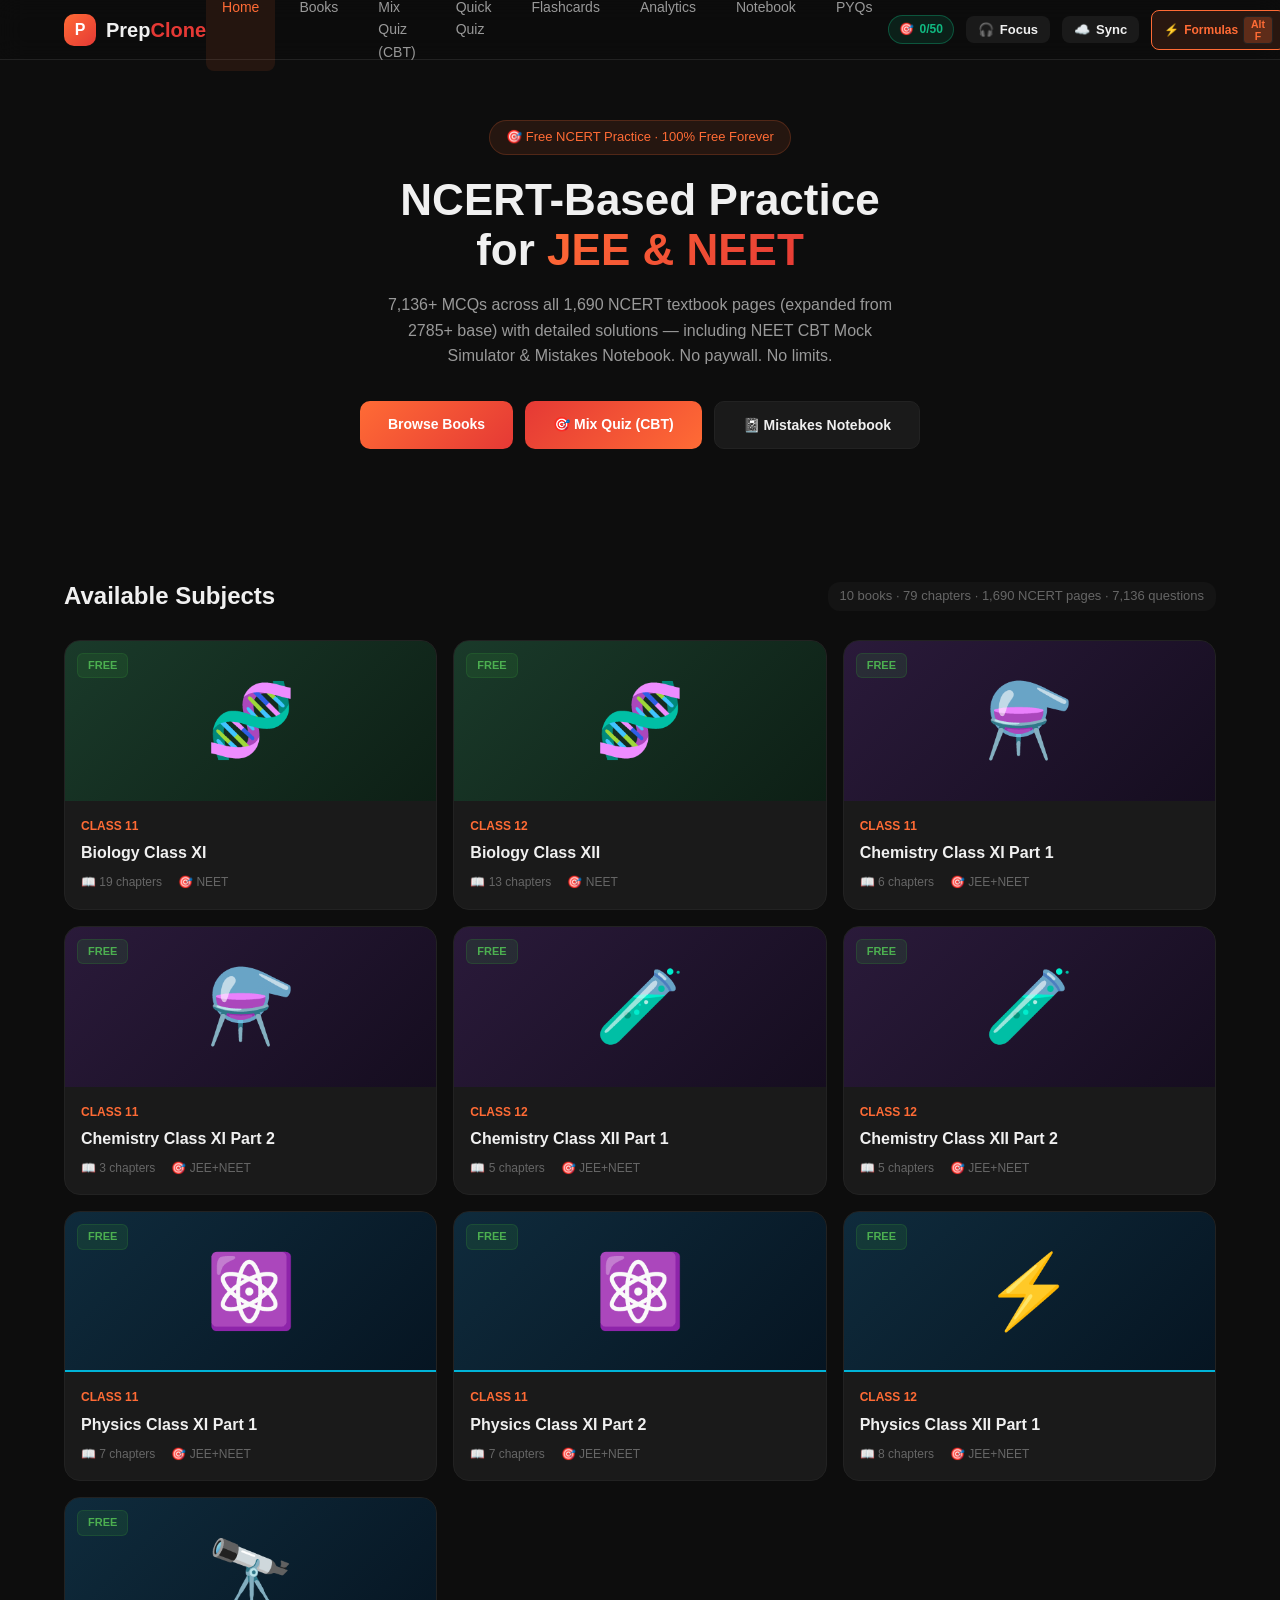
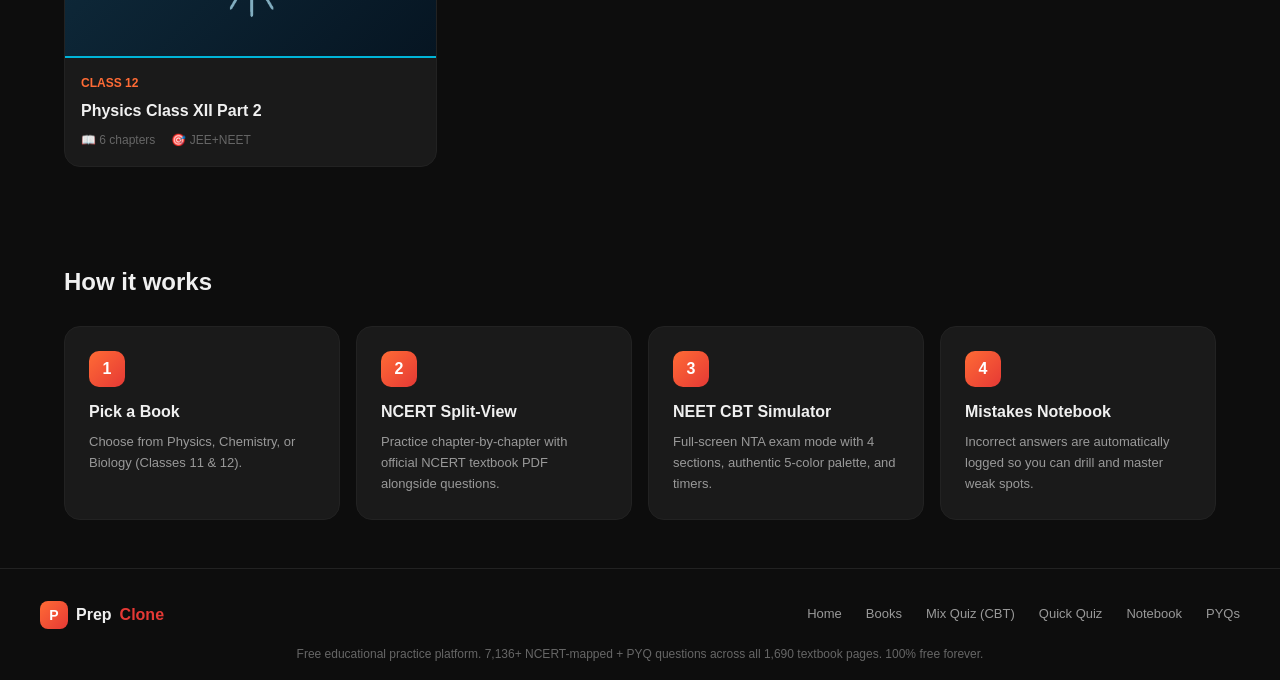
==== commit b744e603: "🚀 feat(v2.2.0): Milestone 8 — Sync Hub, Margin Notes, Custom CBT Studio, Solvers & Focus Audio - Cro" ====
--- a/index.html
+++ b/index.html
@@ -32,6 +32,15 @@
       <a href="#" onclick="navigate('pyqs')" data-nav="pyqs">PYQs</a>
     </div>
     <div class="nav-right">
+      <div class="daily-goal-pill" id="dailyGoalPill" onclick="openDailyGoalModal()" title="Daily MCQ Target">
+        <span>🎯</span> <span id="dailyGoalDisplay">0/50</span>
+      </div>
+      <button class="btn-focus-mode" id="btnFocusMode" onclick="toggleFocusModal()" title="Binaural Beats & Pomodoro Study Audio">
+        <span>🎧</span> Focus
+      </button>
+      <button class="btn-tool-sync" onclick="openSyncModal()" title="Cross-Device Profile Sync & Backup">
+        <span>☁️</span> Sync
+      </button>
       <button class="btn-tool-formula" onclick="toggleFormulaDrawer()" title="NCERT Formulas, Laws & Units (Alt+F)">
         <span>⚡</span> Formulas <span class="search-key-badge" style="background:rgba(255,107,53,0.25);color:inherit">Alt F</span>
       </button>
@@ -45,11 +54,15 @@
 </nav>
 
 <div id="offline-bar" style="display:none;background:var(--accent-orange);color:#fff;text-align:center;padding:6px 12px;font-size:12.5px;font-weight:700;position:sticky;top:60px;z-index:99">
-  ⚡ Offline Mode Active — All 2,785 Questions & NCERT Textbook Content Available Offline
+  ⚡ Offline Mode Active — All 7,136 Questions & 1,690 NCERT Textbook Pages Available Offline
 </div>
 
 <div id="omnisearch-wrap" style="display:none"></div>
 <div id="formula-drawer-wrap"></div>
+<div id="sync-modal-wrap" style="display:none"></div>
+<div id="focus-modal-wrap" style="display:none"></div>
+<div id="daily-goal-modal-wrap" style="display:none"></div>
+<canvas id="confetti-canvas" style="position:fixed;top:0;left:0;width:100vw;height:100vh;pointer-events:none;z-index:999999;display:none"></canvas>
 
 <div id="app"></div>
 
@@ -1014,15 +1027,44 @@
                 const matchedQ = pageData?.questions?.[qidx];
                 const pyqYearTag = matchedQ?.year ? `NEET '${String(matchedQ.year).slice(-2)}` : (matchedQ?.exam?.length ? matchedQ.exam[0] : (p.paraNum % 2 === 0 ? `NEET '${20 + (p.paraNum % 5)}` : ''));
                 return `
-                <div class="ncert-para" id="ncert-para-${qId}" data-qidx="${qidx}" onclick="focusQuestionCard('${qId}')" title="Click to focus Question ${p.paraNum || (pi + 1)}">
-                  <div class="ncert-para-meta">
-                    <span class="ncert-para-num">¶ ${p.paraNum || (pi + 1)}</span>
-                    <span class="ncert-para-anchor">🎯 Question ${p.paraNum || (pi + 1)} Concept Anchor</span>
-                    ${p.keyTerm ? `<span class="ncert-para-keyterm">${p.keyTerm}</span>` : ''}
-                    ${pyqYearTag ? `<span class="pyq-inline-pill" onclick="event.stopPropagation(); focusQuestionFromTextbook('${qId}')" title="Appeared in ${pyqYearTag} — Click to focus question">🎯 ${pyqYearTag}</span>` : ''}
+                ${(() => {
+                  const existingNote = getParagraphNote(qId);
+                  return `
+                  <div class="ncert-para" id="ncert-para-${qId}" data-qidx="${qidx}" onclick="focusQuestionCard('${qId}')" title="Click to focus Question ${p.paraNum || (pi + 1)}">
+                    <div class="ncert-para-meta">
+                      <span class="ncert-para-num">¶ ${p.paraNum || (pi + 1)}</span>
+                      <span class="ncert-para-anchor">🎯 Question ${p.paraNum || (pi + 1)} Concept Anchor</span>
+                      ${p.keyTerm ? `<span class="ncert-para-keyterm">${p.keyTerm}</span>` : ''}
+                      ${pyqYearTag ? `<span class="pyq-inline-pill" onclick="event.stopPropagation(); focusQuestionFromTextbook('${qId}')" title="Appeared in ${pyqYearTag} — Click to focus question">🎯 ${pyqYearTag}</span>` : ''}
+                      <button class="ncert-note-btn ${existingNote ? 'has-note' : ''}" onclick="event.stopPropagation(); toggleParaNoteEditor('${qId}')" title="${existingNote ? 'View/Edit Note' : 'Add Note to this paragraph'}">
+                        ✏️ ${existingNote ? 'Note Attached' : 'Note'}
+                      </button>
+                    </div>
+                    <p class="ncert-para-text">${p.text}</p>
+
+                    ${existingNote ? `
+                      <div class="ncert-sticky-note-card" id="note-card-${qId}">
+                        <div class="nsn-header">
+                          <span>📝 Personal Note</span>
+                          <span style="font-size:10.5px;opacity:0.8">${new Date(existingNote.updatedAt || Date.now()).toLocaleDateString()}</span>
+                        </div>
+                        <div class="nsn-content">${escapeHtml(existingNote.content)}</div>
+                        <div class="nsn-actions">
+                          <button class="nsn-btn" onclick="event.stopPropagation(); editParaNote('${qId}')">Edit</button>
+                          <button class="nsn-btn" style="color:#ef4444" onclick="event.stopPropagation(); removeParaNote('${qId}')">Delete</button>
+                        </div>
+                      </div>
+                    ` : ''}
+
+                    <div id="note-editor-${qId}" class="ncert-note-editor" style="display:none" onclick="event.stopPropagation()">
+                      <textarea class="note-textarea" id="note-textarea-${qId}" placeholder="Write personal note, mnemonic, or tricky concept anchor for this paragraph...">${existingNote ? escapeHtml(existingNote.content) : ''}</textarea>
+                      <div style="display:flex;gap:8px;justify-content:flex-end">
+                        <button class="btn-ghost" style="padding:4px 10px;font-size:12px" onclick="cancelParaNoteEditor('${qId}')">Cancel</button>
+                        <button class="btn-primary" style="padding:4px 12px;font-size:12px" onclick="saveParaNoteFromEditor('${qId}', '${escapeHtml((p.text || '').slice(0, 100))}', ${p.paraNum || (pi + 1)})">Save Note</button>
+                      </div>
+                    </div>
                   </div>
-                  <p class="ncert-para-text">${p.text}</p>
-                </div>
+                `})()}
               `;}).join('') || '<p style="color:var(--text-muted)">No textbook content available for this page.</p>'}
             </div>
 
@@ -1580,6 +1622,7 @@
   }
   playTone(isCorrect ? 'correct' : 'click');
   recordStudyActivity();
+  recordDailyGoalAttempt();
   updatePageProgress();
 }
 
@@ -2006,6 +2049,57 @@
           <p>Drill directly on the questions you previously got wrong. Overcome misconceptions and master weak concepts.</p>
           <button class="btn-secondary" onclick="startMistakesQuiz()" ${mistakesCount === 0 ? 'disabled style="opacity:0.5"' : ''}>
             ${mistakesCount > 0 ? `Practice ${mistakesCount} Mistakes ➔` : 'No Mistakes Yet'}
+          </button>
+        </div>
+      </div>
+
+      <!-- Custom CBT Studio -->
+      <div class="custom-cbt-box">
+        <div class="custom-cbt-header">
+          <div class="custom-cbt-title">
+            <span>🛠️</span> Custom Test Studio & Weak-Chapter Drill
+          </div>
+          <span style="font-size:12px;color:var(--text-muted)">Configure your custom test parameters</span>
+        </div>
+        <div class="custom-cbt-grid">
+          <div class="custom-cbt-field">
+            <div class="custom-cbt-label">1. Select Target Subjects</div>
+            <div class="custom-chip-row" id="customSubjChips">
+              <button class="c-chip active" data-val="physics" onclick="this.classList.toggle('active')">⚛️ Physics</button>
+              <button class="c-chip active" data-val="chemistry" onclick="this.classList.toggle('active')">⚗️ Chemistry</button>
+              <button class="c-chip active" data-val="botany" onclick="this.classList.toggle('active')">🌿 Botany</button>
+              <button class="c-chip active" data-val="zoology" onclick="this.classList.toggle('active')">🐾 Zoology</button>
+            </div>
+          </div>
+          <div class="custom-cbt-field">
+            <div class="custom-cbt-label">2. Question Focus Mode</div>
+            <div class="custom-chip-row" id="customFocusChips">
+              <button class="c-chip active" data-val="all" onclick="selectSingleChip(this, '#customFocusChips')">All NCERT Topics</button>
+              <button class="c-chip" data-val="weak" onclick="selectSingleChip(this, '#customFocusChips')">🎯 Target Weak Areas</button>
+              <button class="c-chip" data-val="pyq" onclick="selectSingleChip(this, '#customFocusChips')">⭐ PYQs Only (2010–2025)</button>
+            </div>
+          </div>
+          <div class="custom-cbt-field">
+            <div class="custom-cbt-label">3. Question Count</div>
+            <div class="custom-chip-row" id="customCountChips">
+              <button class="c-chip" data-val="15" onclick="selectSingleChip(this, '#customCountChips')">15 Qs</button>
+              <button class="c-chip" data-val="30" onclick="selectSingleChip(this, '#customCountChips')">30 Qs</button>
+              <button class="c-chip active" data-val="45" onclick="selectSingleChip(this, '#customCountChips')">45 Qs</button>
+              <button class="c-chip" data-val="90" onclick="selectSingleChip(this, '#customCountChips')">90 Qs</button>
+              <button class="c-chip" data-val="180" onclick="selectSingleChip(this, '#customCountChips')">180 Qs</button>
+            </div>
+          </div>
+          <div class="custom-cbt-field">
+            <div class="custom-cbt-label">4. Timer Mode</div>
+            <div class="custom-chip-row" id="customTimerChips">
+              <button class="c-chip active" data-val="timed" onclick="selectSingleChip(this, '#customTimerChips')">⏱ Timed (1 min/Q)</button>
+              <button class="c-chip" data-val="untimed" onclick="selectSingleChip(this, '#customTimerChips')">♾️ Untimed Practice</button>
+            </div>
+          </div>
+        </div>
+        <div style="display:flex;justify-content:flex-end">
+          <button class="btn-primary" style="padding:12px 24px;font-size:15px;font-weight:700" onclick="launchCustomCbtFromStudio()">
+            🚀 Generate & Start Custom CBT Test ➔
           </button>
         </div>
       </div>
@@ -2635,6 +2729,9 @@
         <p>Targeted revision for exam mastery. Incorrect answers are automatically logged here so you can analyze misconceptions and drill them until mastered.</p>
       </div>
 
+      ${(() => {
+        const notesList = Object.values(getNotes());
+        return `
       <div class="notebook-stats-grid">
         <div class="nb-stat">
           <div class="nb-stat-num">${mistakesList.length}</div>
@@ -2645,12 +2742,17 @@
           <div class="nb-stat-label">Starred Questions</div>
         </div>
         <div class="nb-stat">
+          <div class="nb-stat-num" style="color:#f59e0b">${notesList.length}</div>
+          <div class="nb-stat-label">Personal Notes</div>
+        </div>
+        <div class="nb-stat">
           <div class="nb-stat-num" style="color:var(--accent-green)">
-            ${mistakesList.length + starredSet.size}
-          </div>
-          <div class="nb-stat-label">Total Revision Items</div>
-        </div>
-      </div>
+            ${mistakesList.length + starredSet.size + notesList.length}
+          </div>
+          <div class="nb-stat-label">Total Revision Vault</div>
+        </div>
+      </div>
+      `;})()}
 
       <div class="notebook-bar">
         <div class="nb-tab-group">
@@ -2659,6 +2761,9 @@
           </button>
           <button class="nb-tab ${notebookTab === 'starred' ? 'active' : ''}" onclick="setNotebookTab('starred')">
             ★ Starred (${starredSet.size})
+          </button>
+          <button class="nb-tab ${notebookTab === 'notes' ? 'active' : ''}" onclick="setNotebookTab('notes')">
+            📝 My Notes (${Object.keys(getNotes()).length})
           </button>
         </div>
 
@@ -2752,7 +2857,7 @@
               </div>
             </div>`;
         }).join('')}
-      ` : `
+      ` : notebookTab === 'starred' ? `
         <div style="display:flex;justify-content:space-between;align-items:center;margin-bottom:18px;flex-wrap:wrap;gap:10px">
           <span style="font-size:13px;color:var(--text-secondary)">Showing ${filteredStarred.length} starred question${filteredStarred.length === 1 ? '' : 's'}</span>
         </div>
@@ -2798,6 +2903,63 @@
               </div>
             </div>`;
         }).join('')}
+      ` : `
+        ${(() => {
+          const allNotes = Object.values(getNotes());
+          const filteredNotes = allNotes.filter(item => {
+            if (notebookFilter === 'all') return true;
+            const b = (item.bookId || item.book || '').toLowerCase();
+            if (notebookFilter === 'physics') return b.includes('physics');
+            if (notebookFilter === 'chemistry') return b.includes('chem');
+            if (notebookFilter === 'biology') return b.includes('bio');
+            return true;
+          });
+
+          return `
+            <div style="display:flex;justify-content:space-between;align-items:center;margin-bottom:18px;flex-wrap:wrap;gap:10px">
+              <span style="font-size:13.5px;color:var(--text-secondary)">
+                Personal NCERT textbook annotations and study mnemonics (${filteredNotes.length} notes)
+              </span>
+              <div>
+                ${filteredNotes.length > 0 ? `
+                  <button class="btn-secondary" onclick="exportMyNotes()"><span style="margin-right:4px">🖨️</span> Export / Print Notes</button>
+                ` : ''}
+              </div>
+            </div>
+
+            ${filteredNotes.length === 0 ? `
+              <div class="step-card" style="text-align:center;padding:48px 24px">
+                <span style="font-size:48px">📝</span>
+                <h3 style="margin:12px 0 8px">No Notes in Log!</h3>
+                <p style="color:var(--text-secondary);max-width:500px;margin:0 auto 16px">
+                  Click the <b>✏️ Note</b> button beside any NCERT textbook paragraph while studying chapters to attach personal notes, teacher mnemonics, or tricky concepts.
+                </p>
+                <button class="btn-primary" onclick="navigate('books')">Browse Books & Study ➔</button>
+              </div>
+            ` : `
+              <div class="nb-notes-grid">
+                ${filteredNotes.map(n => `
+                  <div class="nb-note-item" id="nb-note-${n.id}">
+                    <div>
+                      <div class="nb-note-item-meta">
+                        <span><b>${n.bookTitle || n.bookId || 'NCERT Book'}</b> · Ch ${n.chapterIdx !== undefined ? n.chapterIdx + 1 : 1}, Pg ${n.pageNum || 1}</span>
+                        <span>${new Date(n.updatedAt || Date.now()).toLocaleDateString()}</span>
+                      </div>
+                      <div class="nb-note-item-para">"${escapeHtml((n.paraSnippet || '').slice(0, 140))}..."</div>
+                      <div class="nb-note-item-text">${escapeHtml(n.content)}</div>
+                    </div>
+                    <div style="display:flex;justify-content:space-between;align-items:center;border-top:1px solid var(--border-color);padding-top:10px;margin-top:10px">
+                      <button class="btn-primary btn-sm" onclick="jumpToNoteParagraph('${n.bookId}', ${n.chapterIdx || 0}, ${n.pageNum || 1}, '${n.id}')">
+                        📖 Open in NCERT ➔
+                      </button>
+                      <button class="nsn-btn" style="color:#ef4444" onclick="removeParaNote('${n.id}')">Delete</button>
+                    </div>
+                  </div>
+                `).join('')}
+              </div>
+            `}
+          `;
+        })()}
       `}
     </div>`;
 }
@@ -4261,11 +4423,15 @@
     <div class="formula-drawer" id="formulaDrawer">
       <div class="formula-drawer-header">
         <div class="fdh-title">
-          <span>⚡</span> NCERT Formulas & Equations
+          <span>⚡</span> NCERT Formulas & Solvers
         </div>
         <button class="fdh-close" onclick="toggleFormulaDrawer(false)" title="Close (Esc)">✕</button>
       </div>
-      <div class="formula-drawer-search">
+      <div class="fd-mode-switch">
+        <button class="fd-mode-btn ${formulaDrawerMode === 'reference' ? 'active' : ''}" onclick="switchFormulaDrawerMode('reference')">⚡ Reference Cards</button>
+        <button class="fd-mode-btn ${formulaDrawerMode === 'solver' ? 'active' : ''}" onclick="switchFormulaDrawerMode('solver')">🧮 Interactive Solvers (6)</button>
+      </div>
+      <div class="formula-drawer-search" id="formulaSearchWrap" style="${formulaDrawerMode === 'solver' ? 'display:none' : ''}">
         <input type="text" id="formulaSearchInput" class="formula-search-input" placeholder="Search laws, SI units, variables (e.g. Carnot, Nernst, Lens)..." oninput="filterFormulas(this.value)">
       </div>
       <div class="formula-drawer-tabs">
@@ -4276,7 +4442,7 @@
         <button class="fd-tab ${currentFormulaSubj === 'biology' ? 'active' : ''}" data-subj="biology" onclick="switchFormulaTab('biology', this)">Biology</button>
       </div>
       <div class="formula-drawer-content" id="formulaDrawerContent">
-        ${renderFormulaGroups(data, currentFormulaSubj, '')}
+        ${formulaDrawerMode === 'solver' ? renderFormulaSolvers() : renderFormulaGroups(data, currentFormulaSubj, '')}
       </div>
     </div>
   `;
@@ -4561,6 +4727,1216 @@
 document.documentElement.setAttribute('data-theme', savedTheme);
 document.querySelector('.theme-toggle').textContent = savedTheme === 'dark' ? '☀' : '🌙';
 
+
+// ==========================================================================
+// MILESTONE 8: NOTES, CUSTOM CBT, FORMULA SOLVERS, SYNC HUB & FOCUS AUDIO
+// ==========================================================================
+
+// --- 1. INLINE NCERT PARAGRAPH NOTES ---
+function getNotes() {
+  try { return JSON.parse(localStorage.getItem('prepclone-notes') || '{}'); }
+  catch(e) { return {}; }
+}
+
+function getParagraphNote(qId) {
+  return getNotes()[qId] || null;
+}
+
+function saveNote(qId, content, meta) {
+  if (!content || !content.trim()) {
+    deleteNote(qId);
+    return;
+  }
+  const notes = getNotes();
+  notes[qId] = {
+    id: qId,
+    content: content.trim(),
+    bookId: currentBook || meta?.bookId || '',
+    bookTitle: (BOOKS[currentBook] || {}).title || meta?.bookTitle || 'NCERT Book',
+    chapterIdx: typeof currentChapter === 'number' ? currentChapter : meta?.chapterIdx || 0,
+    chapterTitle: (BOOKS[currentBook] || {}).chapters?.[currentChapter] || meta?.chapterTitle || 'Chapter',
+    pageNum: typeof currentPageNum === 'number' ? currentPageNum : meta?.pageNum || 1,
+    paraNum: meta?.paraNum || 1,
+    paraSnippet: meta?.paraSnippet || '',
+    updatedAt: Date.now()
+  };
+  localStorage.setItem('prepclone-notes', JSON.stringify(notes));
+  saveAutoSnapshot();
+}
+
+function deleteNote(qId) {
+  const notes = getNotes();
+  delete notes[qId];
+  localStorage.setItem('prepclone-notes', JSON.stringify(notes));
+}
+
+function toggleParaNoteEditor(qId) {
+  const ed = document.getElementById(`note-editor-${qId}`);
+  const card = document.getElementById(`note-card-${qId}`);
+  if (!ed) return;
+  const isHidden = (ed.style.display === 'none' || !ed.style.display);
+  ed.style.display = isHidden ? 'block' : 'none';
+  if (isHidden) {
+    if (card) card.style.display = 'none';
+    const ta = document.getElementById(`note-textarea-${qId}`);
+    if (ta) ta.focus();
+  } else {
+    if (card) card.style.display = 'block';
+  }
+}
+
+function saveParaNoteFromEditor(qId, paraSnippet, paraNum) {
+  const ta = document.getElementById(`note-textarea-${qId}`);
+  if (!ta) return;
+  const val = ta.value.trim();
+  saveNote(qId, val, { paraSnippet, paraNum });
+  renderChapter();
+}
+
+function cancelParaNoteEditor(qId) {
+  const ed = document.getElementById(`note-editor-${qId}`);
+  const card = document.getElementById(`note-card-${qId}`);
+  if (ed) ed.style.display = 'none';
+  if (card) card.style.display = 'block';
+}
+
+function editParaNote(qId) {
+  toggleParaNoteEditor(qId);
+}
+
+function removeParaNote(qId) {
+  if (confirm('Delete this personal note?')) {
+    deleteNote(qId);
+    if (currentPage === 'chapter') renderChapter();
+    else if (currentPage === 'notebook') render();
+  }
+}
+
+function jumpToNoteParagraph(bookId, chIdx, pageNum, qId) {
+  currentBook = bookId;
+  currentChapter = chIdx;
+  currentPageNum = pageNum;
+  currentPage = 'chapter';
+  renderChapter();
+  setTimeout(() => {
+    const el = document.getElementById(`ncert-para-${qId}`);
+    if (el) {
+      el.scrollIntoView({ behavior: 'smooth', block: 'center' });
+      el.style.boxShadow = '0 0 0 3px #f59e0b';
+      setTimeout(() => { el.style.boxShadow = ''; }, 2500);
+    }
+  }, 100);
+}
+
+function exportMyNotes() {
+  const notes = Object.values(getNotes());
+  if (!notes.length) {
+    alert('No personal notes saved yet.');
+    return;
+  }
+  const printWindow = window.open('', '_blank');
+  if (!printWindow) {
+    alert('Pop-up blocked. Please allow pop-ups to print notes.');
+    return;
+  }
+  printWindow.document.write(`
+    <!DOCTYPE html>
+    <html>
+    <head>
+      <title>PrepClone — My Personal NCERT Study Notes</title>
+      <style>
+        body { font-family: -apple-system, BlinkMacSystemFont, "Segoe UI", Roboto, sans-serif; padding: 32px; color: #111827; line-height: 1.5; max-width: 800px; margin: 0 auto; }
+        h1 { font-size: 22px; margin-bottom: 4px; color: #b45309; }
+        .meta { font-size: 12px; color: #6b7280; margin-bottom: 24px; }
+        .note-block { border: 1px solid #fef3c7; background: #fffdf5; border-left: 4px solid #f59e0b; padding: 14px 18px; border-radius: 8px; margin-bottom: 16px; page-break-inside: avoid; }
+        .note-head { font-size: 12px; font-weight: 700; color: #92400e; margin-bottom: 6px; display: flex; justify-content: space-between; }
+        .note-para { font-size: 11.5px; color: #4b5563; font-style: italic; background: #fefce8; padding: 6px 10px; border-radius: 4px; margin-bottom: 8px; }
+        .note-body { font-size: 13.5px; font-weight: 500; color: #1f2937; white-space: pre-wrap; }
+        .btn-print { background: #ff6b35; color: #fff; border: none; padding: 8px 18px; border-radius: 6px; font-weight: 700; font-size: 13px; cursor: pointer; margin-bottom: 20px; }
+        @media print { .btn-print { display: none; } body { padding: 0; } }
+      </style>
+    </head>
+    <body>
+      <button class="btn-print" onclick="window.print()">🖨️ Print / Save as PDF</button>
+      <h1>📝 PrepClone — My NCERT Personal Notes</h1>
+      <div class="meta">Exported on ${new Date().toLocaleDateString()} · Total Notes: ${notes.length}</div>
+      ${notes.map(n => `
+        <div class="note-block">
+          <div class="note-head">
+            <span>${escapeHtml(n.bookTitle || 'NCERT Book')} · Ch ${n.chapterIdx + 1}: ${escapeHtml(n.chapterTitle || '')} (Page ${n.pageNum})</span>
+            <span>${new Date(n.updatedAt).toLocaleDateString()}</span>
+          </div>
+          <div class="note-para">"${escapeHtml(n.paraSnippet || '')}..."</div>
+          <div class="note-body">${escapeHtml(n.content)}</div>
+        </div>
+      `).join('')}
+    </body>
+    </html>
+  `);
+  printWindow.document.close();
+}
+
+
+// --- 2. CUSTOM CBT PRACTICE TEST STUDIO ---
+function selectSingleChip(btn, containerSelector) {
+  const container = document.querySelector(containerSelector);
+  if (!container) return;
+  container.querySelectorAll('.c-chip').forEach(c => c.classList.remove('active'));
+  btn.classList.add('active');
+}
+
+async function launchCustomCbtFromStudio() {
+  const subjChips = document.querySelectorAll('#customSubjChips .c-chip.active');
+  const selectedSubjs = Array.from(subjChips).map(c => c.dataset.val);
+  if (!selectedSubjs.length) {
+    alert('Please select at least one subject (Physics, Chemistry, Botany, Zoology).');
+    return;
+  }
+
+  const focusChip = document.querySelector('#customFocusChips .c-chip.active');
+  const focusMode = focusChip ? focusChip.dataset.val : 'all';
+
+  const countChip = document.querySelector('#customCountChips .c-chip.active');
+  const qCount = countChip ? parseInt(countChip.dataset.val, 10) : 45;
+
+  const timerChip = document.querySelector('#customTimerChips .c-chip.active');
+  const isTimed = timerChip ? timerChip.dataset.val === 'timed' : true;
+
+  const app = document.getElementById('app');
+  app.innerHTML = `
+    <section class="section" style="text-align:center;padding-top:120px">
+      <h2>Building Custom CBT Test...</h2>
+      <p style="color:var(--text-secondary);margin-top:8px">Sampling ${qCount} questions matching selected subjects (${selectedSubjs.join(', ')}) & focus mode (${focusMode}).</p>
+    </section>`;
+
+  await Promise.all(Object.keys(BOOKS).map(b => loadBookData(b)));
+  await loadPyq();
+
+  let questionPool = [];
+  const mistakesMap = getMistakes();
+
+  Object.entries(BOOKS).forEach(([bookId, meta]) => {
+    let matchesSubj = false;
+    if (selectedSubjs.includes('physics') && meta.subject === 'physics') matchesSubj = true;
+    if (selectedSubjs.includes('chemistry') && meta.subject === 'chemistry') matchesSubj = true;
+    if ((selectedSubjs.includes('botany') || selectedSubjs.includes('zoology')) && meta.subject === 'biology') matchesSubj = true;
+    if (!matchesSubj) return;
+
+    const pages = window.allLoadedBooks?.[bookId] || [];
+    pages.forEach(p => {
+      (p.questions || []).forEach((q, qi) => {
+        const qid = `${bookId}_${p.chapter}_${p.page}_${qi}`;
+        // Filter by focus
+        if (focusMode === 'weak') {
+          if (!mistakesMap[qid]) return;
+        } else if (focusMode === 'pyq') {
+          if (!q.pyq && !q.year) return;
+        }
+        questionPool.push({ ...q, qid, book: bookId, chapter: p.chapter, page: p.page });
+      });
+    });
+  });
+
+  // If weak/pyq had too few, fall back gracefully to all questions in selected subjects
+  if (questionPool.length < 5) {
+    Object.entries(BOOKS).forEach(([bookId, meta]) => {
+      let matchesSubj = false;
+      if (selectedSubjs.includes('physics') && meta.subject === 'physics') matchesSubj = true;
+      if (selectedSubjs.includes('chemistry') && meta.subject === 'chemistry') matchesSubj = true;
+      if ((selectedSubjs.includes('botany') || selectedSubjs.includes('zoology')) && meta.subject === 'biology') matchesSubj = true;
+      if (!matchesSubj) return;
+      (window.allLoadedBooks?.[bookId] || []).forEach(p => {
+        (p.questions || []).forEach((q, qi) => {
+          questionPool.push({ ...q, qid: `${bookId}_${p.chapter}_${p.page}_${qi}`, book: bookId, chapter: p.chapter, page: p.page });
+        });
+      });
+    });
+  }
+
+  // Shuffle and slice
+  questionPool.sort(() => Math.random() - 0.5);
+  const selectedQuestions = questionPool.slice(0, Math.min(qCount, questionPool.length));
+
+  cbtQuestions = selectedQuestions;
+  cbtActiveIdx = 0;
+  cbtState = {};
+  cbtActiveSection = 'Custom Test';
+  cbtTotalTime = isTimed ? (selectedQuestions.length * 60) : 0;
+  cbtTimeLeft = cbtTotalTime;
+  cbtTitle = `Custom Practice Drill (${selectedQuestions.length} Qs)`;
+  cbtMaxMarks = selectedQuestions.length * 4;
+
+  cbtSections = {
+    'Custom Test': selectedQuestions.map((_, i) => i)
+  };
+
+  startCbtTimer();
+  currentPage = 'cbt-exam';
+  render();
+  window.scrollTo(0, 0);
+}
+
+
+// --- 3. INTERACTIVE FORMULA SOLVERS ---
+let formulaDrawerMode = 'reference';
+
+function switchFormulaDrawerMode(mode) {
+  formulaDrawerMode = mode;
+  const wrap = document.getElementById('formula-drawer-wrap');
+  if (wrap && wrap.querySelector('.formula-drawer')) {
+    loadFormulasData().then(data => renderFormulaDrawer(data));
+  }
+}
+
+function renderFormulaSolvers() {
+  return `
+    <div style="padding: 12px 16px">
+      <!-- 1. Carnot Efficiency -->
+      <div class="solver-card">
+        <div class="solver-title">
+          <span>🔥 Carnot Heat Engine Efficiency</span>
+          <span class="cbt-tag">Physics XII</span>
+        </div>
+        <div class="solver-eq">η = 1 - (T_C / T_H) = W / Q_H</div>
+        <div class="solver-inputs-grid">
+          <div class="solver-input-group">
+            <label>Source Temp T_H (K)</label>
+            <input type="number" id="sol-carnot-th" class="solver-input" value="500" oninput="solveCarnot()">
+          </div>
+          <div class="solver-input-group">
+            <label>Sink Temp T_C (K)</label>
+            <input type="number" id="sol-carnot-tc" class="solver-input" value="300" oninput="solveCarnot()">
+          </div>
+          <div class="solver-input-group">
+            <label>Heat Absorbed Q_H (J)</label>
+            <input type="number" id="sol-carnot-qh" class="solver-input" value="1000" oninput="solveCarnot()">
+          </div>
+        </div>
+        <div class="solver-result" id="res-carnot">
+          <span>Efficiency (η): <b>40.0%</b> (0.40)</span>
+          <div class="solver-step">Work Done (W) = 400 J | Heat Rejected (Q_C) = 600 J</div>
+        </div>
+      </div>
+
+      <!-- 2. Coulomb's Law -->
+      <div class="solver-card">
+        <div class="solver-title">
+          <span>⚡ Coulomb's Electrostatic Force</span>
+          <span class="cbt-tag">Physics XII</span>
+        </div>
+        <div class="solver-eq">F = k · |q₁ · q₂| / r² (k = 8.99 × 10⁹ N·m²/C²)</div>
+        <div class="solver-inputs-grid">
+          <div class="solver-input-group">
+            <label>Charge q₁ (µC)</label>
+            <input type="number" id="sol-coulomb-q1" class="solver-input" value="2" oninput="solveCoulomb()">
+          </div>
+          <div class="solver-input-group">
+            <label>Charge q₂ (µC)</label>
+            <input type="number" id="sol-coulomb-q2" class="solver-input" value="-3" oninput="solveCoulomb()">
+          </div>
+          <div class="solver-input-group">
+            <label>Distance r (m)</label>
+            <input type="number" id="sol-coulomb-r" class="solver-input" value="0.1" step="0.01" oninput="solveCoulomb()">
+          </div>
+        </div>
+        <div class="solver-result" id="res-coulomb">
+          <span>Force (F): <b>5.394 N</b> (Attractive)</span>
+          <div class="solver-step">Opposite charges attract with magnitude 5.39 N</div>
+        </div>
+      </div>
+
+      <!-- 3. De Broglie Wavelength -->
+      <div class="solver-card">
+        <div class="solver-title">
+          <span>⚛️ Electron De Broglie Wavelength</span>
+          <span class="cbt-tag">Modern Physics</span>
+        </div>
+        <div class="solver-eq">λ = h / √(2m·e·V) ≈ 12.27 / √V Å</div>
+        <div class="solver-inputs-grid">
+          <div class="solver-input-group">
+            <label>Accelerating Potential V (Volts)</label>
+            <input type="number" id="sol-debroglie-v" class="solver-input" value="100" oninput="solveDeBroglie()">
+          </div>
+        </div>
+        <div class="solver-result" id="res-debroglie">
+          <span>Wavelength (λ): <b>1.227 Å</b> (0.1227 nm)</span>
+          <div class="solver-step">For V = 100 V: λ = 12.27 / √100 = 1.227 Å = 1.227 × 10⁻¹⁰ m</div>
+        </div>
+      </div>
+
+      <!-- 4. Radioactive Half-Life -->
+      <div class="solver-card">
+        <div class="solver-title">
+          <span>☢️ Radioactive Decay & Remaining Nuclei</span>
+          <span class="cbt-tag">Physics XII</span>
+        </div>
+        <div class="solver-eq">N(t) = N₀ · (1/2)^(t / t₁/₂) | λ = 0.693 / t₁/₂</div>
+        <div class="solver-inputs-grid">
+          <div class="solver-input-group">
+            <label>Initial Nuclei N₀</label>
+            <input type="number" id="sol-decay-n0" class="solver-input" value="1000" oninput="solveDecay()">
+          </div>
+          <div class="solver-input-group">
+            <label>Half-Life t₁/₂ (years)</label>
+            <input type="number" id="sol-decay-thalf" class="solver-input" value="5" oninput="solveDecay()">
+          </div>
+          <div class="solver-input-group">
+            <label>Elapsed Time t (years)</label>
+            <input type="number" id="sol-decay-t" class="solver-input" value="15" oninput="solveDecay()">
+          </div>
+        </div>
+        <div class="solver-result" id="res-decay">
+          <span>Remaining Nuclei: <b>125</b> (12.5% of original)</span>
+          <div class="solver-step">Number of half-lives n = 15/5 = 3 | Decayed: 87.5%</div>
+        </div>
+      </div>
+
+      <!-- 5. Henderson-Hasselbalch Buffer pH -->
+      <div class="solver-card">
+        <div class="solver-title">
+          <span>🧪 Buffer Solution pH (Henderson-Hasselbalch)</span>
+          <span class="cbt-tag">Chemistry XI</span>
+        </div>
+        <div class="solver-eq">pH = pK_a + log₁₀([Salt] / [Acid])</div>
+        <div class="solver-inputs-grid">
+          <div class="solver-input-group">
+            <label>pK_a of Weak Acid</label>
+            <input type="number" id="sol-buffer-pka" class="solver-input" value="4.76" step="0.01" oninput="solveBuffer()">
+          </div>
+          <div class="solver-input-group">
+            <label>[Salt] Molarity (M)</label>
+            <input type="number" id="sol-buffer-salt" class="solver-input" value="0.1" step="0.01" oninput="solveBuffer()">
+          </div>
+          <div class="solver-input-group">
+            <label>[Acid] Molarity (M)</label>
+            <input type="number" id="sol-buffer-acid" class="solver-input" value="0.1" step="0.01" oninput="solveBuffer()">
+          </div>
+        </div>
+        <div class="solver-result" id="res-buffer">
+          <span>Buffer pH: <b>4.76</b> (Acidic Buffer)</span>
+          <div class="solver-step">log([Salt]/[Acid]) = log(0.1/0.1) = 0 | pH = 4.76</div>
+        </div>
+      </div>
+
+      <!-- 6. Hardy-Weinberg Equilibrium -->
+      <div class="solver-card">
+        <div class="solver-title">
+          <span>🧬 Hardy-Weinberg Population Genetics</span>
+          <span class="cbt-tag">Biology XII</span>
+        </div>
+        <div class="solver-eq">p + q = 1 | p² + 2pq + q² = 1</div>
+        <div class="solver-inputs-grid">
+          <div class="solver-input-group">
+            <label>Recessive Frequency q² (e.g. 0.04 for 4%)</label>
+            <input type="number" id="sol-hw-q2" class="solver-input" value="0.04" step="0.01" max="1" min="0" oninput="solveHardyWeinberg()">
+          </div>
+        </div>
+        <div class="solver-result" id="res-hw">
+          <span>Alleles: <b>p = 0.80</b> | <b>q = 0.20</b></span>
+          <div class="solver-step">Homozygous Dominant (p²) = 64% | Heterozygous Carrier (2pq) = 32% | Recessive (q²) = 4%</div>
+        </div>
+      </div>
+    </div>
+  `;
+}
+
+function solveCarnot() {
+  const th = parseFloat(document.getElementById('sol-carnot-th')?.value) || 500;
+  const tc = parseFloat(document.getElementById('sol-carnot-tc')?.value) || 300;
+  const qh = parseFloat(document.getElementById('sol-carnot-qh')?.value) || 1000;
+  const resEl = document.getElementById('res-carnot');
+  if (!resEl) return;
+  if (tc >= th) {
+    resEl.innerHTML = `<span style="color:#ef4444">Error: T_H must be strictly greater than T_C</span>`;
+    return;
+  }
+  const eta = 1 - (tc / th);
+  const w = eta * qh;
+  const qc = qh - w;
+  resEl.innerHTML = `
+    <span>Efficiency (η): <b>${(eta * 100).toFixed(1)}%</b> (${eta.toFixed(3)})</span>
+    <div class="solver-step">Work Done (W) = ${w.toFixed(1)} J | Heat Rejected (Q_C) = ${qc.toFixed(1)} J</div>
+  `;
+}
+
+function solveCoulomb() {
+  const q1 = parseFloat(document.getElementById('sol-coulomb-q1')?.value) || 2;
+  const q2 = parseFloat(document.getElementById('sol-coulomb-q2')?.value) || -3;
+  const r = parseFloat(document.getElementById('sol-coulomb-r')?.value) || 0.1;
+  const resEl = document.getElementById('res-coulomb');
+  if (!resEl) return;
+  if (r <= 0) {
+    resEl.innerHTML = `<span style="color:#ef4444">Error: Distance r must be greater than 0</span>`;
+    return;
+  }
+  const k = 8.98755e9;
+  const f = k * (Math.abs(q1 * 1e-6 * q2 * 1e-6)) / (r * r);
+  const isAttr = (q1 * q2 < 0);
+  resEl.innerHTML = `
+    <span>Force (F): <b>${f.toFixed(3)} N</b> (${isAttr ? 'Attractive' : 'Repulsive'})</span>
+    <div class="solver-step">${isAttr ? 'Opposite' : 'Like'} charges ${isAttr ? 'attract' : 'repel'} with magnitude ${f.toFixed(2)} N</div>
+  `;
+}
+
+function solveDeBroglie() {
+  const v = parseFloat(document.getElementById('sol-debroglie-v')?.value) || 100;
+  const resEl = document.getElementById('res-debroglie');
+  if (!resEl) return;
+  if (v <= 0) {
+    resEl.innerHTML = `<span style="color:#ef4444">Error: Potential V must be > 0</span>`;
+    return;
+  }
+  const lambdaAng = 12.27 / Math.sqrt(v);
+  const lambdaNm = lambdaAng / 10;
+  resEl.innerHTML = `
+    <span>Wavelength (λ): <b>${lambdaAng.toFixed(3)} Å</b> (${lambdaNm.toFixed(4)} nm)</span>
+    <div class="solver-step">λ = 12.27 / √${v} = ${lambdaAng.toFixed(3)} Å = ${lambdaAng.toFixed(3)} × 10⁻¹⁰ m</div>
+  `;
+}
+
+function solveDecay() {
+  const n0 = parseFloat(document.getElementById('sol-decay-n0')?.value) || 1000;
+  const thalf = parseFloat(document.getElementById('sol-decay-thalf')?.value) || 5;
+  const t = parseFloat(document.getElementById('sol-decay-t')?.value) || 15;
+  const resEl = document.getElementById('res-decay');
+  if (!resEl) return;
+  if (thalf <= 0) {
+    resEl.innerHTML = `<span style="color:#ef4444">Error: Half-life must be > 0</span>`;
+    return;
+  }
+  const n = t / thalf;
+  const remaining = n0 * Math.pow(0.5, n);
+  const decayedPct = ((n0 - remaining) / n0) * 100;
+  resEl.innerHTML = `
+    <span>Remaining Nuclei: <b>${remaining.toFixed(1)}</b> (${(100 - decayedPct).toFixed(1)}% of original)</span>
+    <div class="solver-step">Half-lives elapsed n = ${t} / ${thalf} = ${n.toFixed(2)} | Decayed: ${decayedPct.toFixed(1)}%</div>
+  `;
+}
+
+function solveBuffer() {
+  const pka = parseFloat(document.getElementById('sol-buffer-pka')?.value) || 4.76;
+  const salt = parseFloat(document.getElementById('sol-buffer-salt')?.value) || 0.1;
+  const acid = parseFloat(document.getElementById('sol-buffer-acid')?.value) || 0.1;
+  const resEl = document.getElementById('res-buffer');
+  if (!resEl) return;
+  if (salt <= 0 || acid <= 0) {
+    resEl.innerHTML = `<span style="color:#ef4444">Error: Concentrations must be > 0</span>`;
+    return;
+  }
+  const logRatio = Math.log10(salt / acid);
+  const ph = pka + logRatio;
+  resEl.innerHTML = `
+    <span>Buffer pH: <b>${ph.toFixed(2)}</b> (${ph < 7 ? 'Acidic' : (ph > 7 ? 'Basic' : 'Neutral')} Buffer)</span>
+    <div class="solver-step">log([Salt]/[Acid]) = log(${salt}/${acid}) = ${logRatio.toFixed(3)} | pH = ${pka} + ${logRatio.toFixed(3)}</div>
+  `;
+}
+
+function solveHardyWeinberg() {
+  const q2 = parseFloat(document.getElementById('sol-hw-q2')?.value) || 0.04;
+  const resEl = document.getElementById('res-hw');
+  if (!resEl) return;
+  if (q2 < 0 || q2 > 1) {
+    resEl.innerHTML = `<span style="color:#ef4444">Error: Frequency must be between 0 and 1</span>`;
+    return;
+  }
+  const q = Math.sqrt(q2);
+  const p = 1 - q;
+  const p2 = p * p;
+  const twoPq = 2 * p * q;
+  resEl.innerHTML = `
+    <span>Alleles: <b>p = ${p.toFixed(3)}</b> | <b>q = ${q.toFixed(3)}</b></span>
+    <div class="solver-step">Homozygous Dominant (p²) = ${(p2 * 100).toFixed(1)}% | Carrier (2pq) = ${(twoPq * 100).toFixed(1)}% | Recessive (q²) = ${(q2 * 100).toFixed(1)}%</div>
+  `;
+}
+
+
+// --- 4. CROSS-DEVICE BACKUP & SYNC HUB ---
+let activeSyncTab = 'export';
+
+function openSyncModal() {
+  const wrap = document.getElementById('sync-modal-wrap');
+  if (!wrap) return;
+
+  const progressCount = JSON.parse(localStorage.getItem('prepclone-progress') || '[]').length;
+  const mistakesCount = Object.keys(getMistakes()).length;
+  const starredCount = getStarredSet().size;
+  const notesCount = Object.keys(getNotes()).length;
+  const cbtCount = JSON.parse(localStorage.getItem('prepclone-cbt-history') || '[]').length;
+  const streakDays = (JSON.parse(localStorage.getItem('prepclone-streak') || '{}').currentStreak) || 1;
+
+  wrap.style.display = 'block';
+  wrap.innerHTML = `
+    <div class="app-modal-backdrop" onclick="closeSyncModal(event)">
+      <div class="app-modal-card" onclick="event.stopPropagation()">
+        <div class="app-modal-header">
+          <div class="app-modal-title">
+            <span>☁️</span> Cross-Device Sync & Profile Backup
+          </div>
+          <button class="app-modal-close" onclick="closeSyncModal()">✕</button>
+        </div>
+        <div class="app-modal-body">
+          <div class="sync-stats-grid">
+            <div class="sync-stat-item">
+              <div class="sync-stat-val">${progressCount}</div>
+              <div class="sync-stat-label">MCQs Solved</div>
+            </div>
+            <div class="sync-stat-item">
+              <div class="sync-stat-val" style="color:#ef4444">${mistakesCount}</div>
+              <div class="sync-stat-label">Logged Mistakes</div>
+            </div>
+            <div class="sync-stat-item">
+              <div class="sync-stat-val" style="color:#f59e0b">${notesCount}</div>
+              <div class="sync-stat-label">Personal Notes</div>
+            </div>
+            <div class="sync-stat-item">
+              <div class="sync-stat-val" style="color:#3b82f6">${cbtCount}</div>
+              <div class="sync-stat-label">CBT Mocks</div>
+            </div>
+            <div class="sync-stat-item">
+              <div class="sync-stat-val" style="color:#10b981">🔥 ${streakDays}</div>
+              <div class="sync-stat-label">Streak Days</div>
+            </div>
+          </div>
+
+          <div class="sync-options-tabs">
+            <button class="sync-opt-tab ${activeSyncTab === 'export' ? 'active' : ''}" onclick="switchSyncTab('export')">📤 Export / Transfer</button>
+            <button class="sync-opt-tab ${activeSyncTab === 'import' ? 'active' : ''}" onclick="switchSyncTab('import')">📥 Import / Restore</button>
+            <button class="sync-opt-tab ${activeSyncTab === 'snapshots' ? 'active' : ''}" onclick="switchSyncTab('snapshots')">💾 Local Snapshots</button>
+          </div>
+
+          <div id="syncTabContent">
+            ${renderSyncTabBody(activeSyncTab)}
+          </div>
+        </div>
+      </div>
+    </div>
+  `;
+}
+
+function closeSyncModal(e) {
+  if (e && e.target !== e.currentTarget) return;
+  const wrap = document.getElementById('sync-modal-wrap');
+  if (wrap) wrap.style.display = 'none';
+}
+
+function switchSyncTab(tab) {
+  activeSyncTab = tab;
+  openSyncModal();
+}
+
+function renderSyncTabBody(tab) {
+  if (tab === 'export') {
+    return `
+      <div>
+        <p style="font-size:13px;color:var(--text-secondary);margin-bottom:16px">
+          Transfer your entire study history across devices (PC ➔ Phone, Laptop ➔ Tablet) with zero cloud accounts or third-party servers.
+        </p>
+        <div style="display:flex;flex-direction:column;gap:12px">
+          <button class="btn-primary" style="padding:12px;font-weight:700" onclick="exportStudyProfile()">
+            📥 Download Full Backup File (.json)
+          </button>
+          <div style="text-align:center;font-size:12px;color:var(--text-muted)">— OR TRANSFER VIA SYNC CODE —</div>
+          <button class="btn-secondary" style="padding:10px" onclick="generateAndCopySyncCode()">
+            📋 Copy One-Click Sync String to Clipboard
+          </button>
+        </div>
+        <div id="syncCodePreview" style="display:none;margin-top:14px">
+          <div style="font-size:12px;color:var(--text-muted);margin-bottom:4px">Sync payload (Paste into another device):</div>
+          <div class="sync-code-box" id="syncCodeBox"></div>
+        </div>
+      </div>
+    `;
+  } else if (tab === 'import') {
+    return `
+      <div>
+        <p style="font-size:13px;color:var(--text-secondary);margin-bottom:14px">
+          Restore from a downloaded backup JSON file or paste a Sync Code string from your other device.
+        </p>
+        <div class="sync-dropzone" onclick="document.getElementById('importProfileInput').click()">
+          <span style="font-size:32px">📁</span>
+          <div style="font-weight:700;margin:8px 0 4px">Click or drag a backup file here</div>
+          <div style="font-size:12px;color:var(--text-muted)">Accepts prepclone_backup_*.json files</div>
+          <input type="file" id="importProfileInput" accept=".json" style="display:none" onchange="handleImportProfileFile(this)">
+        </div>
+
+        <div style="margin-top:16px">
+          <label style="display:block;font-size:12.5px;font-weight:700;margin-bottom:6px">Or Paste Sync Code:</label>
+          <textarea id="syncCodeInput" class="note-textarea" style="min-height:60px;font-family:monospace;font-size:11.5px" placeholder="Paste base64 sync payload here..."></textarea>
+          <div style="display:flex;justify-content:space-between;align-items:center;margin-top:8px">
+            <label style="font-size:12px;color:var(--text-muted);display:flex;align-items:center;gap:6px;cursor:pointer">
+              <input type="checkbox" id="mergeProfileCheckbox" checked> Merge with existing data (Recommended)
+            </label>
+            <button class="btn-primary btn-sm" onclick="applyPastedSyncCode()">Apply Sync ➔</button>
+          </div>
+        </div>
+      </div>
+    `;
+  } else {
+    const snapshots = getSnapshots();
+    return `
+      <div>
+        <p style="font-size:13px;color:var(--text-secondary);margin-bottom:14px">
+          Automatic local snapshots are captured periodically to safeguard your revision history against accidental browser cache clearing.
+        </p>
+        ${snapshots.length === 0 ? `
+          <div style="text-align:center;padding:24px;color:var(--text-muted);font-size:13px">
+            No snapshots recorded yet. Snapshots are created automatically as you study.
+          </div>
+        ` : `
+          <div style="display:flex;flex-direction:column;gap:10px">
+            ${snapshots.map((s, idx) => `
+              <div style="background:var(--bg-secondary);border:1px solid var(--border-color);border-radius:10px;padding:12px;display:flex;justify-content:space-between;align-items:center">
+                <div>
+                  <div style="font-size:13px;font-weight:700">${new Date(s.timestamp).toLocaleString()}</div>
+                  <div style="font-size:11.5px;color:var(--text-muted)">${s.progressCount} MCQs · ${s.mistakesCount} Mistakes · ${s.notesCount} Notes</div>
+                </div>
+                <button class="btn-secondary btn-sm" onclick="restoreSnapshotByIndex(${idx})">Restore ↺</button>
+              </div>
+            `).join('')}
+          </div>
+        `}
+      </div>
+    `;
+  }
+}
+
+function exportStudyProfile() {
+  const profile = {
+    version: '2.2.0',
+    exportDate: new Date().toISOString(),
+    progress: JSON.parse(localStorage.getItem('prepclone-progress') || '[]'),
+    mistakes: getMistakes(),
+    starred: JSON.parse(localStorage.getItem('prepclone-starred') || '[]'),
+    starredData: JSON.parse(localStorage.getItem('prepclone-starred-data') || '{}'),
+    cbtHistory: JSON.parse(localStorage.getItem('prepclone-cbt-history') || '[]'),
+    streak: JSON.parse(localStorage.getItem('prepclone-streak') || '{}'),
+    flashcards: JSON.parse(localStorage.getItem('prepclone-flashcards') || '{}'),
+    notes: getNotes(),
+    questionBuckets: JSON.parse(localStorage.getItem('prepclone-question-buckets') || '{}'),
+    dailyGoal: JSON.parse(localStorage.getItem('prepclone-daily-goal') || '{}'),
+    theme: localStorage.getItem('theme') || 'dark',
+    sound: localStorage.getItem('prepclone-sound') || 'on'
+  };
+
+  const blob = new Blob([JSON.stringify(profile, null, 2)], { type: 'application/json' });
+  const url = URL.createObjectURL(blob);
+  const a = document.createElement('a');
+  a.href = url;
+  a.download = `prepclone_profile_${new Date().toISOString().slice(0, 10)}.json`;
+  a.click();
+  URL.revokeObjectURL(url);
+}
+
+function generateAndCopySyncCode() {
+  const compact = {
+    p: JSON.parse(localStorage.getItem('prepclone-progress') || '[]'),
+    m: getMistakes(),
+    s: JSON.parse(localStorage.getItem('prepclone-starred') || '[]'),
+    n: getNotes(),
+    g: JSON.parse(localStorage.getItem('prepclone-daily-goal') || '{}'),
+    t: Date.now()
+  };
+  const jsonStr = JSON.stringify(compact);
+  const code = btoa(unescape(encodeURIComponent(jsonStr)));
+  const box = document.getElementById('syncCodeBox');
+  const prev = document.getElementById('syncCodePreview');
+  if (box && prev) {
+    box.textContent = code;
+    prev.style.display = 'block';
+  }
+  navigator.clipboard.writeText(code).then(() => {
+    alert('Sync Code copied to clipboard! Paste it on your phone or tablet.');
+  }).catch(() => {});
+}
+
+function handleImportProfileFile(input) {
+  const file = input.files?.[0];
+  if (!file) return;
+  const reader = new FileReader();
+  reader.onload = (e) => {
+    try {
+      const data = JSON.parse(e.target.result);
+      applyImportData(data, true);
+    } catch(err) {
+      alert('Invalid JSON backup file.');
+    }
+  };
+  reader.readAsText(file);
+}
+
+function applyPastedSyncCode() {
+  const ta = document.getElementById('syncCodeInput');
+  const code = (ta?.value || '').trim();
+  if (!code) {
+    alert('Please paste a sync code.');
+    return;
+  }
+  try {
+    const jsonStr = decodeURIComponent(escape(atob(code)));
+    const compact = JSON.parse(jsonStr);
+    const expanded = {
+      progress: compact.p,
+      mistakes: compact.m,
+      starred: compact.s,
+      notes: compact.n,
+      dailyGoal: compact.g
+    };
+    const merge = document.getElementById('mergeProfileCheckbox')?.checked !== false;
+    applyImportData(expanded, merge);
+  } catch(e) {
+    alert('Could not decode sync string. Please check the code.');
+  }
+}
+
+function applyImportData(data, merge) {
+  if (merge) {
+    // Merge progress
+    const curP = new Set(JSON.parse(localStorage.getItem('prepclone-progress') || '[]'));
+    (data.progress || []).forEach(x => curP.add(x));
+    localStorage.setItem('prepclone-progress', JSON.stringify([...curP]));
+
+    // Merge mistakes
+    const curM = getMistakes();
+    Object.assign(curM, data.mistakes || {});
+    localStorage.setItem('prepclone-mistakes', JSON.stringify(curM));
+
+    // Merge starred
+    const curS = new Set(JSON.parse(localStorage.getItem('prepclone-starred') || '[]'));
+    (data.starred || []).forEach(x => curS.add(x));
+    localStorage.setItem('prepclone-starred', JSON.stringify([...curS]));
+
+    // Merge notes
+    const curN = getNotes();
+    Object.assign(curN, data.notes || {});
+    localStorage.setItem('prepclone-notes', JSON.stringify(curN));
+
+    if (data.cbtHistory) {
+      const curCbt = JSON.parse(localStorage.getItem('prepclone-cbt-history') || '[]');
+      const combined = [...curCbt, ...data.cbtHistory];
+      localStorage.setItem('prepclone-cbt-history', JSON.stringify(combined));
+    }
+  } else {
+    // Replace completely
+    if (data.progress) localStorage.setItem('prepclone-progress', JSON.stringify(data.progress));
+    if (data.mistakes) localStorage.setItem('prepclone-mistakes', JSON.stringify(data.mistakes));
+    if (data.starred) localStorage.setItem('prepclone-starred', JSON.stringify(data.starred));
+    if (data.starredData) localStorage.setItem('prepclone-starred-data', JSON.stringify(data.starredData));
+    if (data.notes) localStorage.setItem('prepclone-notes', JSON.stringify(data.notes));
+    if (data.cbtHistory) localStorage.setItem('prepclone-cbt-history', JSON.stringify(data.cbtHistory));
+    if (data.flashcards) localStorage.setItem('prepclone-flashcards', JSON.stringify(data.flashcards));
+    if (data.streak) localStorage.setItem('prepclone-streak', JSON.stringify(data.streak));
+    if (data.dailyGoal) localStorage.setItem('prepclone-daily-goal', JSON.stringify(data.dailyGoal));
+  }
+
+  saveAutoSnapshot();
+  alert('Profile synced successfully! Refreshing view...');
+  location.reload();
+}
+
+function getSnapshots() {
+  try { return JSON.parse(localStorage.getItem('prepclone-snapshots') || '[]'); }
+  catch(e) { return []; }
+}
+
+function saveAutoSnapshot() {
+  try {
+    const list = getSnapshots();
+    const progressCount = JSON.parse(localStorage.getItem('prepclone-progress') || '[]').length;
+    const mistakesCount = Object.keys(getMistakes()).length;
+    const notesCount = Object.keys(getNotes()).length;
+
+    const snap = {
+      timestamp: Date.now(),
+      progressCount,
+      mistakesCount,
+      notesCount,
+      data: {
+        progress: JSON.parse(localStorage.getItem('prepclone-progress') || '[]'),
+        mistakes: getMistakes(),
+        starred: JSON.parse(localStorage.getItem('prepclone-starred') || '[]'),
+        notes: getNotes(),
+        cbtHistory: JSON.parse(localStorage.getItem('prepclone-cbt-history') || '[]')
+      }
+    };
+    list.unshift(snap);
+    localStorage.setItem('prepclone-snapshots', JSON.stringify(list.slice(0, 5)));
+  } catch(e) {}
+}
+
+function restoreSnapshotByIndex(idx) {
+  const list = getSnapshots();
+  if (!list[idx]) return;
+  if (confirm('Restore this snapshot? Any progress since will be overwritten.')) {
+    applyImportData(list[idx].data, false);
+  }
+}
+
+
+// --- 5. FOCUS MODE & BINAURAL AUDIO ENGINE ---
+let focusAudioPlaying = false;
+let currentFocusType = null;
+let focusGainNode = null;
+let focusOscLeft = null;
+let focusOscRight = null;
+let focusNoiseNode = null;
+
+let pomodoroTimerId = null;
+let pomodoroSecondsLeft = 25 * 60;
+let pomodoroMode = 'focus';
+let pomodoroRunning = false;
+
+function toggleFocusModal() {
+  const wrap = document.getElementById('focus-modal-wrap');
+  if (!wrap) return;
+  const isHidden = (wrap.style.display === 'none' || !wrap.style.display);
+  wrap.style.display = isHidden ? 'block' : 'none';
+  if (isHidden) renderFocusModal();
+}
+
+function closeFocusModal(e) {
+  if (e && e.target !== e.currentTarget) return;
+  const wrap = document.getElementById('focus-modal-wrap');
+  if (wrap) wrap.style.display = 'none';
+}
+
+function renderFocusModal() {
+  const wrap = document.getElementById('focus-modal-wrap');
+  if (!wrap) return;
+  wrap.innerHTML = `
+    <div class="app-modal-backdrop" onclick="closeFocusModal(event)">
+      <div class="app-modal-card" onclick="event.stopPropagation()" style="max-width:520px">
+        <div class="app-modal-header">
+          <div class="app-modal-title">
+            <span>🎧</span> Focus Mode & Binaural Beats
+          </div>
+          <button class="app-modal-close" onclick="closeFocusModal()">✕</button>
+        </div>
+        <div class="app-modal-body">
+          <div class="focus-audio-bar">
+            <div class="audio-visualizer">
+              <div class="audio-bar ${focusAudioPlaying ? 'playing' : ''}"></div>
+              <div class="audio-bar ${focusAudioPlaying ? 'playing' : ''}"></div>
+              <div class="audio-bar ${focusAudioPlaying ? 'playing' : ''}"></div>
+              <div class="audio-bar ${focusAudioPlaying ? 'playing' : ''}"></div>
+            </div>
+            <div style="flex:1">
+              <div style="font-size:13px;font-weight:700">${focusAudioPlaying ? `Playing: ${currentFocusType.toUpperCase()}` : 'Study Sound Stopped'}</div>
+              <div style="font-size:11px;color:var(--text-muted)">100% Client-Side Web Audio Synthesis (Best with Headphones)</div>
+            </div>
+            ${focusAudioPlaying ? `
+              <button class="btn-secondary btn-sm" onclick="stopFocusAudio()">⏸ Stop</button>
+            ` : ''}
+          </div>
+
+          <div class="focus-options-grid">
+            <div class="focus-card-btn ${currentFocusType === 'alpha' && focusAudioPlaying ? 'active' : ''}" onclick="startFocusAudio('alpha')">
+              <div class="focus-icon">🧠</div>
+              <div class="focus-name">Alpha Waves (10 Hz)</div>
+              <div class="focus-desc">Active recall, problem-solving, relaxed alertness</div>
+            </div>
+            <div class="focus-card-btn ${currentFocusType === 'theta' && focusAudioPlaying ? 'active' : ''}" onclick="startFocusAudio('theta')">
+              <div class="focus-icon">🌙</div>
+              <div class="focus-name">Theta Waves (6 Hz)</div>
+              <div class="focus-desc">Deep memorization & long-term retention</div>
+            </div>
+            <div class="focus-card-btn ${currentFocusType === 'pink' && focusAudioPlaying ? 'active' : ''}" onclick="startFocusAudio('pink')">
+              <div class="focus-icon">🌧️</div>
+              <div class="focus-name">Soft Pink Noise</div>
+              <div class="focus-desc">Mask ambient background chatter and room noise</div>
+            </div>
+            <div class="focus-card-btn ${!focusAudioPlaying ? 'active' : ''}" onclick="stopFocusAudio()">
+              <div class="focus-icon">🔇</div>
+              <div class="focus-name">Silent Mode</div>
+              <div class="focus-desc">Mute all study sounds</div>
+            </div>
+          </div>
+
+          <div class="pomodoro-box">
+            <div style="font-size:12px;font-weight:700;color:var(--accent-orange);text-transform:uppercase">
+              ⏱ Pomodoro Study Technique (${pomodoroMode.toUpperCase()})
+            </div>
+            <div class="pomo-time" id="pomoTimeDisplay">${formatPomoTime(pomodoroSecondsLeft)}</div>
+            <div class="pomo-btn-group">
+              <button class="btn-primary btn-sm" onclick="togglePomodoro()">${pomodoroRunning ? '⏸ Pause' : '▶ Start Focus'}</button>
+              <button class="btn-secondary btn-sm" onclick="resetPomodoro(25)">25m Study</button>
+              <button class="btn-secondary btn-sm" onclick="resetPomodoro(5)">5m Break</button>
+            </div>
+          </div>
+        </div>
+      </div>
+    </div>
+  `;
+}
+
+function startFocusAudio(type) {
+  stopFocusAudio();
+  const ctx = getAudioContext();
+  if (!ctx) return;
+
+  focusGainNode = ctx.createGain();
+  focusGainNode.gain.setValueAtTime(0.04, ctx.currentTime);
+  focusGainNode.connect(ctx.destination);
+
+  if (type === 'alpha' || type === 'theta') {
+    const diff = type === 'alpha' ? 10 : 6;
+    const baseFreq = 200;
+
+    const merger = ctx.createChannelMerger(2);
+
+    focusOscLeft = ctx.createOscillator();
+    focusOscLeft.type = 'sine';
+    focusOscLeft.frequency.value = baseFreq;
+
+    focusOscRight = ctx.createOscillator();
+    focusOscRight.type = 'sine';
+    focusOscRight.frequency.value = baseFreq + diff;
+
+    focusOscLeft.connect(merger, 0, 0); // left channel
+    focusOscRight.connect(merger, 0, 1); // right channel
+    merger.connect(focusGainNode);
+
+    focusOscLeft.start();
+    focusOscRight.start();
+  } else if (type === 'pink') {
+    // 5-second buffer of generated pink noise
+    const bufferSize = ctx.sampleRate * 5;
+    const buffer = ctx.createBuffer(1, bufferSize, ctx.sampleRate);
+    const data = buffer.getChannelData(0);
+    let b0 = 0, b1 = 0, b2 = 0, b3 = 0, b4 = 0, b5 = 0, b6 = 0;
+    for (let i = 0; i < bufferSize; i++) {
+      const white = Math.random() * 2 - 1;
+      b0 = 0.99886 * b0 + white * 0.0555179;
+      b1 = 0.99332 * b1 + white * 0.0750759;
+      b2 = 0.96900 * b2 + white * 0.1538520;
+      b3 = 0.86650 * b3 + white * 0.3104856;
+      b4 = 0.55000 * b4 + white * 0.5329522;
+      b5 = -0.7616 * b5 - white * 0.0168980;
+      data[i] = (b0 + b1 + b2 + b3 + b4 + b5 + b6 + white * 0.5362) * 0.08;
+      b6 = white * 0.115926;
+    }
+    focusNoiseNode = ctx.createBufferSource();
+    focusNoiseNode.buffer = buffer;
+    focusNoiseNode.loop = true;
+    focusNoiseNode.connect(focusGainNode);
+    focusNoiseNode.start();
+  }
+
+  focusAudioPlaying = true;
+  currentFocusType = type;
+  const btn = document.getElementById('btnFocusMode');
+  if (btn) btn.classList.add('active');
+  renderFocusModal();
+}
+
+function stopFocusAudio() {
+  if (focusOscLeft) { try { focusOscLeft.stop(); } catch(e){} focusOscLeft = null; }
+  if (focusOscRight) { try { focusOscRight.stop(); } catch(e){} focusOscRight = null; }
+  if (focusNoiseNode) { try { focusNoiseNode.stop(); } catch(e){} focusNoiseNode = null; }
+  focusAudioPlaying = false;
+  currentFocusType = null;
+  const btn = document.getElementById('btnFocusMode');
+  if (btn) btn.classList.remove('active');
+  const wrap = document.getElementById('focus-modal-wrap');
+  if (wrap && wrap.style.display !== 'none') renderFocusModal();
+}
+
+function formatPomoTime(secs) {
+  const m = Math.floor(secs / 60);
+  const s = secs % 60;
+  return `${String(m).padStart(2, '0')}:${String(s).padStart(2, '0')}`;
+}
+
+function togglePomodoro() {
+  if (pomodoroRunning) {
+    clearInterval(pomodoroTimerId);
+    pomodoroRunning = false;
+  } else {
+    pomodoroRunning = true;
+    pomodoroTimerId = setInterval(() => {
+      pomodoroSecondsLeft--;
+      if (pomodoroSecondsLeft <= 0) {
+        clearInterval(pomodoroTimerId);
+        pomodoroRunning = false;
+        playSingingBowlChime();
+        if (pomodoroMode === 'focus') {
+          alert('🎉 Pomodoro Focus Session Complete! Time for a 5-minute break.');
+          resetPomodoro(5);
+        } else {
+          alert('⚡ Break finished! Ready to resume studying?');
+          resetPomodoro(25);
+        }
+      }
+      const disp = document.getElementById('pomoTimeDisplay');
+      if (disp) disp.textContent = formatPomoTime(pomodoroSecondsLeft);
+    }, 1000);
+  }
+  renderFocusModal();
+}
+
+function resetPomodoro(mins) {
+  clearInterval(pomodoroTimerId);
+  pomodoroRunning = false;
+  pomodoroMode = mins === 5 ? 'break' : 'focus';
+  pomodoroSecondsLeft = mins * 60;
+  renderFocusModal();
+}
+
+function playSingingBowlChime() {
+  const ctx = getAudioContext();
+  if (!ctx) return;
+  const now = ctx.currentTime;
+  const osc1 = ctx.createOscillator();
+  const osc2 = ctx.createOscillator();
+  const gain = ctx.createGain();
+
+  osc1.type = 'sine';
+  osc1.frequency.setValueAtTime(528, now); // Love / Repair frequency
+  osc2.type = 'sine';
+  osc2.frequency.setValueAtTime(1056, now);
+
+  gain.gain.setValueAtTime(0.08, now);
+  gain.gain.exponentialRampToValueAtTime(0.0001, now + 3.5);
+
+  osc1.connect(gain);
+  osc2.connect(gain);
+  gain.connect(ctx.destination);
+
+  osc1.start(now);
+  osc2.start(now);
+  osc1.stop(now + 3.5);
+  osc2.stop(now + 3.5);
+}
+
+
+// --- 6. DAILY TARGET GOAL TRACKER ---
+function getDailyGoal() {
+  const today = new Date().toDateString();
+  try {
+    const data = JSON.parse(localStorage.getItem('prepclone-daily-goal') || '{}');
+    if (data.date !== today) {
+      return { target: data.target || 50, count: 0, date: today };
+    }
+    return data;
+  } catch(e) {
+    return { target: 50, count: 0, date: today };
+  }
+}
+
+function recordDailyGoalAttempt() {
+  const goal = getDailyGoal();
+  const prevCount = goal.count;
+  goal.count = prevCount + 1;
+  localStorage.setItem('prepclone-daily-goal', JSON.stringify(goal));
+  updateDailyGoalDisplay();
+
+  // Trigger celebration if target reached for first time today
+  if (prevCount < goal.target && goal.count >= goal.target) {
+    triggerGoalConfetti();
+  }
+}
+
+function setDailyGoalTarget(val) {
+  const goal = getDailyGoal();
+  goal.target = val;
+  localStorage.setItem('prepclone-daily-goal', JSON.stringify(goal));
+  updateDailyGoalDisplay();
+  closeDailyGoalModal();
+}
+
+function updateDailyGoalDisplay() {
+  const goal = getDailyGoal();
+  const el = document.getElementById('dailyGoalDisplay');
+  if (el) el.textContent = `${goal.count}/${goal.target}`;
+}
+
+function openDailyGoalModal() {
+  const wrap = document.getElementById('daily-goal-modal-wrap');
+  if (!wrap) return;
+  const goal = getDailyGoal();
+  wrap.style.display = 'block';
+  wrap.innerHTML = `
+    <div class="app-modal-backdrop" onclick="closeDailyGoalModal(event)">
+      <div class="app-modal-card" onclick="event.stopPropagation()" style="max-width:440px;text-align:center">
+        <div class="app-modal-header">
+          <div class="app-modal-title" style="margin:0 auto">
+            <span>🎯</span> Daily Question Goal
+          </div>
+          <button class="app-modal-close" onclick="closeDailyGoalModal()">✕</button>
+        </div>
+        <div class="app-modal-body">
+          <div style="font-size:42px;margin:8px 0">🎯</div>
+          <div style="font-size:32px;font-weight:800;color:var(--accent-green);margin-bottom:4px">
+            ${goal.count} / ${goal.target} Qs
+          </div>
+          <p style="font-size:13px;color:var(--text-secondary);margin-bottom:20px">
+            Daily consistency is the #1 predictor of NEET/JEE exam rank. Set a daily question target that fits your preparation routine.
+          </p>
+          <div style="display:flex;justify-content:center;gap:10px;margin-bottom:16px">
+            <button class="c-chip ${goal.target === 20 ? 'active' : ''}" onclick="setDailyGoalTarget(20)">20 Qs / Day</button>
+            <button class="c-chip ${goal.target === 50 ? 'active' : ''}" onclick="setDailyGoalTarget(50)">50 Qs / Day</button>
+            <button class="c-chip ${goal.target === 100 ? 'active' : ''}" onclick="setDailyGoalTarget(100)">100 Qs / Day</button>
+          </div>
+        </div>
+      </div>
+    </div>
+  `;
+}
+
+function closeDailyGoalModal(e) {
+  if (e && e.target !== e.currentTarget) return;
+  const wrap = document.getElementById('daily-goal-modal-wrap');
+  if (wrap) wrap.style.display = 'none';
+}
+
+function triggerGoalConfetti() {
+  const canvas = document.getElementById('confetti-canvas');
+  if (!canvas) return;
+  canvas.style.display = 'block';
+  canvas.width = window.innerWidth;
+  canvas.height = window.innerHeight;
+  const ctx = canvas.getContext('2d');
+  if (!ctx) return;
+
+  const particles = [];
+  const colors = ['#ff6b35', '#10b981', '#3b82f6', '#f59e0b', '#ec4899', '#8b5cf6'];
+  for (let i = 0; i < 120; i++) {
+    particles.push({
+      x: Math.random() * canvas.width,
+      y: Math.random() * -canvas.height * 0.5,
+      r: Math.random() * 6 + 3,
+      c: colors[Math.floor(Math.random() * colors.length)],
+      vx: (Math.random() - 0.5) * 4,
+      vy: Math.random() * 4 + 3,
+      tilt: Math.random() * 10
+    });
+  }
+
+  let startTime = Date.now();
+  function animate() {
+    ctx.clearRect(0, 0, canvas.width, canvas.height);
+    particles.forEach(p => {
+      p.x += p.vx;
+      p.y += p.vy;
+      p.tilt += 0.1;
+      ctx.fillStyle = p.c;
+      ctx.beginPath();
+      ctx.arc(p.x, p.y, p.r, 0, Math.PI * 2);
+      ctx.fill();
+    });
+    if (Date.now() - startTime < 3000) {
+      requestAnimationFrame(animate);
+    } else {
+      ctx.clearRect(0, 0, canvas.width, canvas.height);
+      canvas.style.display = 'none';
+    }
+  }
+  requestAnimationFrame(animate);
+}
+
+// Initialize Daily Goal text on page load
+updateDailyGoalDisplay();
+
+
 // ============ INIT ============
 render();
 </script>
--- a/styles.css
+++ b/styles.css
@@ -2186,3 +2186,577 @@
   margin: 0 2px;
   animation: clozeFlip 0.25s ease;
 }
+
+/* ==========================================================================
+   MILESTONE 8: SYNC HUB, NOTES, CUSTOM CBT, FORMULA SOLVERS & FOCUS AUDIO
+   ========================================================================== */
+
+/* --- Nav Extra Controls --- */
+.btn-tool-sync, .btn-focus-mode {
+  background: var(--bg-card);
+  border: 1px solid var(--border-color);
+  color: var(--text-primary);
+  padding: 6px 12px;
+  border-radius: 8px;
+  font-size: 13px;
+  font-weight: 600;
+  display: inline-flex;
+  align-items: center;
+  gap: 6px;
+  cursor: pointer;
+  transition: all 0.2s ease;
+}
+.btn-tool-sync:hover {
+  border-color: #3b82f6;
+  color: #3b82f6;
+  background: rgba(59, 130, 246, 0.08);
+}
+.btn-focus-mode:hover {
+  border-color: #ec4899;
+  color: #ec4899;
+  background: rgba(236, 72, 153, 0.08);
+}
+.btn-focus-mode.active {
+  border-color: #ec4899;
+  color: #fff;
+  background: #ec4899;
+  box-shadow: 0 0 10px rgba(236, 72, 153, 0.4);
+}
+
+.daily-goal-pill {
+  background: rgba(16, 185, 129, 0.12);
+  border: 1px solid rgba(16, 185, 129, 0.35);
+  color: #10b981;
+  padding: 4px 10px;
+  border-radius: 20px;
+  font-size: 12px;
+  font-weight: 700;
+  display: inline-flex;
+  align-items: center;
+  gap: 5px;
+  cursor: pointer;
+  transition: all 0.2s ease;
+  user-select: none;
+}
+.daily-goal-pill:hover {
+  background: rgba(16, 185, 129, 0.22);
+  transform: translateY(-1px);
+}
+
+/* --- Modals Base (Sync, Focus, Daily Goal) --- */
+.app-modal-backdrop {
+  position: fixed;
+  inset: 0;
+  background: rgba(0, 0, 0, 0.65);
+  backdrop-filter: blur(6px);
+  z-index: 10000;
+  display: flex;
+  align-items: center;
+  justify-content: center;
+  padding: 16px;
+  animation: fadeIn 0.2s ease-out;
+}
+.app-modal-card {
+  background: var(--bg-card);
+  border: 1px solid var(--border-color);
+  border-radius: 16px;
+  max-width: 640px;
+  width: 100%;
+  max-height: 90vh;
+  overflow-y: auto;
+  box-shadow: 0 20px 45px rgba(0, 0, 0, 0.4);
+  position: relative;
+  animation: slideUp 0.25s cubic-bezier(0.16, 1, 0.3, 1);
+}
+.app-modal-header {
+  display: flex;
+  justify-content: space-between;
+  align-items: center;
+  padding: 18px 24px;
+  border-bottom: 1px solid var(--border-color);
+}
+.app-modal-title {
+  font-size: 18px;
+  font-weight: 700;
+  display: flex;
+  align-items: center;
+  gap: 8px;
+  color: var(--text-primary);
+}
+.app-modal-close {
+  background: none;
+  border: none;
+  font-size: 20px;
+  color: var(--text-muted);
+  cursor: pointer;
+  padding: 4px 8px;
+  border-radius: 6px;
+}
+.app-modal-close:hover {
+  color: var(--text-primary);
+  background: rgba(255, 255, 255, 0.08);
+}
+.app-modal-body {
+  padding: 24px;
+}
+
+/* --- Sync Hub Specifics --- */
+.sync-stats-grid {
+  display: grid;
+  grid-template-columns: repeat(auto-fit, minmax(110px, 1fr));
+  gap: 12px;
+  margin-bottom: 20px;
+}
+.sync-stat-item {
+  background: var(--bg-secondary);
+  border: 1px solid var(--border-color);
+  border-radius: 10px;
+  padding: 10px;
+  text-align: center;
+}
+.sync-stat-val {
+  font-size: 18px;
+  font-weight: 800;
+  color: var(--accent-orange);
+}
+.sync-stat-label {
+  font-size: 11px;
+  color: var(--text-muted);
+  margin-top: 2px;
+}
+.sync-options-tabs {
+  display: flex;
+  gap: 8px;
+  border-bottom: 1px solid var(--border-color);
+  margin-bottom: 18px;
+}
+.sync-opt-tab {
+  background: none;
+  border: none;
+  border-bottom: 2px solid transparent;
+  color: var(--text-muted);
+  padding: 8px 14px;
+  font-size: 13.5px;
+  font-weight: 600;
+  cursor: pointer;
+}
+.sync-opt-tab.active {
+  color: var(--accent-orange);
+  border-bottom-color: var(--accent-orange);
+}
+.sync-dropzone {
+  border: 2px dashed var(--border-color);
+  border-radius: 12px;
+  padding: 24px;
+  text-align: center;
+  background: rgba(255, 255, 255, 0.02);
+  cursor: pointer;
+  transition: all 0.2s;
+  margin-bottom: 14px;
+}
+.sync-dropzone:hover {
+  border-color: var(--accent-orange);
+  background: rgba(255, 107, 53, 0.04);
+}
+.sync-code-box {
+  background: var(--bg-secondary);
+  border: 1px solid var(--border-color);
+  border-radius: 8px;
+  padding: 10px;
+  font-family: monospace;
+  font-size: 11.5px;
+  word-break: break-all;
+  max-height: 100px;
+  overflow-y: auto;
+  user-select: all;
+  margin: 10px 0;
+  color: var(--text-secondary);
+}
+
+/* --- Inline NCERT Notes --- */
+.ncert-note-btn {
+  background: none;
+  border: 1px solid var(--border-color);
+  color: var(--text-muted);
+  font-size: 11px;
+  font-weight: 600;
+  padding: 2px 7px;
+  border-radius: 6px;
+  cursor: pointer;
+  display: inline-flex;
+  align-items: center;
+  gap: 4px;
+  transition: all 0.2s ease;
+  margin-left: 6px;
+}
+.ncert-note-btn:hover, .ncert-note-btn.has-note {
+  background: rgba(245, 158, 11, 0.15);
+  border-color: #f59e0b;
+  color: #f59e0b;
+}
+.ncert-sticky-note-card {
+  background: rgba(245, 158, 11, 0.08);
+  border: 1px solid rgba(245, 158, 11, 0.35);
+  border-left: 4px solid #f59e0b;
+  border-radius: 8px;
+  padding: 10px 14px;
+  margin-top: 10px;
+  position: relative;
+  animation: fadeIn 0.2s ease-out;
+}
+.nsn-header {
+  display: flex;
+  justify-content: space-between;
+  align-items: center;
+  margin-bottom: 6px;
+  font-size: 11px;
+  color: #f59e0b;
+  font-weight: 700;
+}
+.nsn-content {
+  font-size: 13.5px;
+  line-height: 1.5;
+  color: var(--text-primary);
+  white-space: pre-wrap;
+}
+.nsn-actions {
+  display: flex;
+  gap: 8px;
+  margin-top: 6px;
+}
+.nsn-btn {
+  background: none;
+  border: none;
+  font-size: 11px;
+  color: var(--text-muted);
+  cursor: pointer;
+  padding: 2px 5px;
+}
+.nsn-btn:hover {
+  color: var(--text-primary);
+  text-decoration: underline;
+}
+.ncert-note-editor {
+  background: var(--bg-secondary);
+  border: 1px solid var(--border-color);
+  border-radius: 8px;
+  padding: 10px;
+  margin-top: 10px;
+}
+.note-textarea {
+  width: 100%;
+  min-height: 80px;
+  background: var(--bg-card);
+  border: 1px solid var(--border-color);
+  border-radius: 6px;
+  padding: 8px 10px;
+  color: var(--text-primary);
+  font-family: inherit;
+  font-size: 13px;
+  resize: vertical;
+  margin-bottom: 8px;
+}
+.note-textarea:focus {
+  outline: none;
+  border-color: #f59e0b;
+  box-shadow: 0 0 0 2px rgba(245, 158, 11, 0.2);
+}
+
+/* --- Notebook View My Notes Tab --- */
+.nb-notes-grid {
+  display: grid;
+  grid-template-columns: repeat(auto-fill, minmax(320px, 1fr));
+  gap: 16px;
+  margin-top: 16px;
+}
+.nb-note-item {
+  background: var(--bg-card);
+  border: 1px solid var(--border-color);
+  border-top: 3px solid #f59e0b;
+  border-radius: 12px;
+  padding: 16px;
+  display: flex;
+  flex-direction: column;
+  justify-content: space-between;
+  transition: transform 0.2s ease, box-shadow 0.2s ease;
+}
+.nb-note-item:hover {
+  transform: translateY(-2px);
+  box-shadow: 0 8px 24px rgba(0, 0, 0, 0.25);
+}
+.nb-note-item-meta {
+  font-size: 11.5px;
+  color: var(--text-muted);
+  margin-bottom: 8px;
+  display: flex;
+  justify-content: space-between;
+}
+.nb-note-item-text {
+  font-size: 14px;
+  color: var(--text-primary);
+  line-height: 1.5;
+  white-space: pre-wrap;
+  margin-bottom: 12px;
+}
+.nb-note-item-para {
+  background: var(--bg-secondary);
+  border-left: 2px solid var(--border-color);
+  padding: 6px 10px;
+  border-radius: 4px;
+  font-size: 12px;
+  color: var(--text-secondary);
+  font-style: italic;
+  margin-bottom: 12px;
+  max-height: 60px;
+  overflow: hidden;
+  text-overflow: ellipsis;
+}
+
+/* --- Custom CBT Studio --- */
+.custom-cbt-box {
+  background: var(--bg-card);
+  border: 1px solid var(--border-color);
+  border-radius: 16px;
+  padding: 24px;
+  margin-top: 32px;
+}
+.custom-cbt-header {
+  display: flex;
+  justify-content: space-between;
+  align-items: center;
+  margin-bottom: 18px;
+}
+.custom-cbt-title {
+  font-size: 20px;
+  font-weight: 700;
+  display: flex;
+  align-items: center;
+  gap: 8px;
+}
+.custom-cbt-grid {
+  display: grid;
+  grid-template-columns: repeat(auto-fit, minmax(280px, 1fr));
+  gap: 20px;
+  margin-bottom: 24px;
+}
+.custom-cbt-field {
+  display: flex;
+  flex-direction: column;
+  gap: 8px;
+}
+.custom-cbt-label {
+  font-size: 13.5px;
+  font-weight: 700;
+  color: var(--text-secondary);
+}
+.custom-chip-row {
+  display: flex;
+  flex-wrap: wrap;
+  gap: 8px;
+}
+.c-chip {
+  background: var(--bg-secondary);
+  border: 1px solid var(--border-color);
+  color: var(--text-muted);
+  padding: 6px 12px;
+  border-radius: 8px;
+  font-size: 12.5px;
+  font-weight: 600;
+  cursor: pointer;
+  user-select: none;
+  transition: all 0.2s ease;
+}
+.c-chip:hover {
+  border-color: var(--accent-orange);
+  color: var(--text-primary);
+}
+.c-chip.active {
+  background: rgba(255, 107, 53, 0.15);
+  border-color: var(--accent-orange);
+  color: var(--accent-orange);
+}
+
+/* --- Formula Solvers --- */
+.fd-mode-switch {
+  display: flex;
+  gap: 6px;
+  padding: 8px 16px;
+  background: var(--bg-secondary);
+  border-bottom: 1px solid var(--border-color);
+}
+.fd-mode-btn {
+  background: none;
+  border: 1px solid transparent;
+  color: var(--text-muted);
+  padding: 5px 12px;
+  border-radius: 6px;
+  font-size: 12.5px;
+  font-weight: 600;
+  cursor: pointer;
+}
+.fd-mode-btn.active {
+  background: var(--bg-card);
+  border-color: var(--border-color);
+  color: var(--accent-orange);
+  font-weight: 700;
+}
+.solver-card {
+  background: var(--bg-card);
+  border: 1px solid var(--border-color);
+  border-radius: 12px;
+  padding: 16px;
+  margin-bottom: 16px;
+}
+.solver-title {
+  font-size: 15px;
+  font-weight: 700;
+  margin-bottom: 6px;
+  color: var(--text-primary);
+  display: flex;
+  align-items: center;
+  justify-content: space-between;
+}
+.solver-eq {
+  font-family: 'Times New Roman', serif;
+  font-style: italic;
+  font-size: 14px;
+  color: var(--accent-orange);
+  background: rgba(255, 107, 53, 0.08);
+  padding: 4px 8px;
+  border-radius: 6px;
+  display: inline-block;
+  margin-bottom: 12px;
+}
+.solver-inputs-grid {
+  display: grid;
+  grid-template-columns: repeat(auto-fit, minmax(130px, 1fr));
+  gap: 10px;
+  margin-bottom: 12px;
+}
+.solver-input-group label {
+  display: block;
+  font-size: 11px;
+  color: var(--text-muted);
+  margin-bottom: 4px;
+}
+.solver-input {
+  width: 100%;
+  background: var(--bg-secondary);
+  border: 1px solid var(--border-color);
+  border-radius: 6px;
+  padding: 6px 10px;
+  color: var(--text-primary);
+  font-size: 13px;
+  font-weight: 600;
+}
+.solver-result {
+  background: rgba(16, 185, 129, 0.08);
+  border: 1px solid rgba(16, 185, 129, 0.3);
+  border-radius: 8px;
+  padding: 10px 14px;
+  font-size: 13.5px;
+  color: #10b981;
+  font-weight: 700;
+  display: flex;
+  flex-direction: column;
+  gap: 4px;
+}
+.solver-step {
+  font-size: 11.5px;
+  color: var(--text-muted);
+  font-weight: 400;
+  font-family: monospace;
+}
+
+/* --- Focus & Audio Modal --- */
+.focus-options-grid {
+  display: grid;
+  grid-template-columns: 1fr 1fr;
+  gap: 12px;
+  margin-bottom: 20px;
+}
+.focus-card-btn {
+  background: var(--bg-secondary);
+  border: 1px solid var(--border-color);
+  border-radius: 12px;
+  padding: 16px;
+  text-align: center;
+  cursor: pointer;
+  transition: all 0.2s ease;
+}
+.focus-card-btn:hover {
+  border-color: #ec4899;
+  background: rgba(236, 72, 153, 0.05);
+}
+.focus-card-btn.active {
+  background: rgba(236, 72, 153, 0.15);
+  border-color: #ec4899;
+  color: #ec4899;
+}
+.focus-icon {
+  font-size: 28px;
+  margin-bottom: 6px;
+}
+.focus-name {
+  font-size: 14px;
+  font-weight: 700;
+  color: var(--text-primary);
+}
+.focus-desc {
+  font-size: 11px;
+  color: var(--text-muted);
+  margin-top: 4px;
+}
+.focus-audio-bar {
+  display: flex;
+  align-items: center;
+  gap: 12px;
+  background: var(--bg-secondary);
+  border-radius: 8px;
+  padding: 10px 16px;
+  margin-bottom: 20px;
+}
+.audio-visualizer {
+  display: inline-flex;
+  align-items: flex-end;
+  gap: 3px;
+  height: 18px;
+}
+.audio-bar {
+  width: 3px;
+  background: #ec4899;
+  border-radius: 2px;
+  height: 4px;
+}
+.audio-bar.playing {
+  animation: soundWave 0.6s infinite ease-in-out alternate;
+}
+.audio-bar:nth-child(2).playing { animation-delay: 0.15s; }
+.audio-bar:nth-child(3).playing { animation-delay: 0.3s; }
+.audio-bar:nth-child(4).playing { animation-delay: 0.45s; }
+
+@keyframes soundWave {
+  0% { height: 4px; }
+  100% { height: 18px; }
+}
+
+.pomodoro-box {
+  background: var(--bg-secondary);
+  border: 1px solid var(--border-color);
+  border-radius: 12px;
+  padding: 16px;
+  text-align: center;
+}
+.pomo-time {
+  font-size: 36px;
+  font-weight: 800;
+  font-family: monospace;
+  color: var(--text-primary);
+  margin: 8px 0;
+}
+.pomo-btn-group {
+  display: flex;
+  justify-content: center;
+  gap: 10px;
+}
+
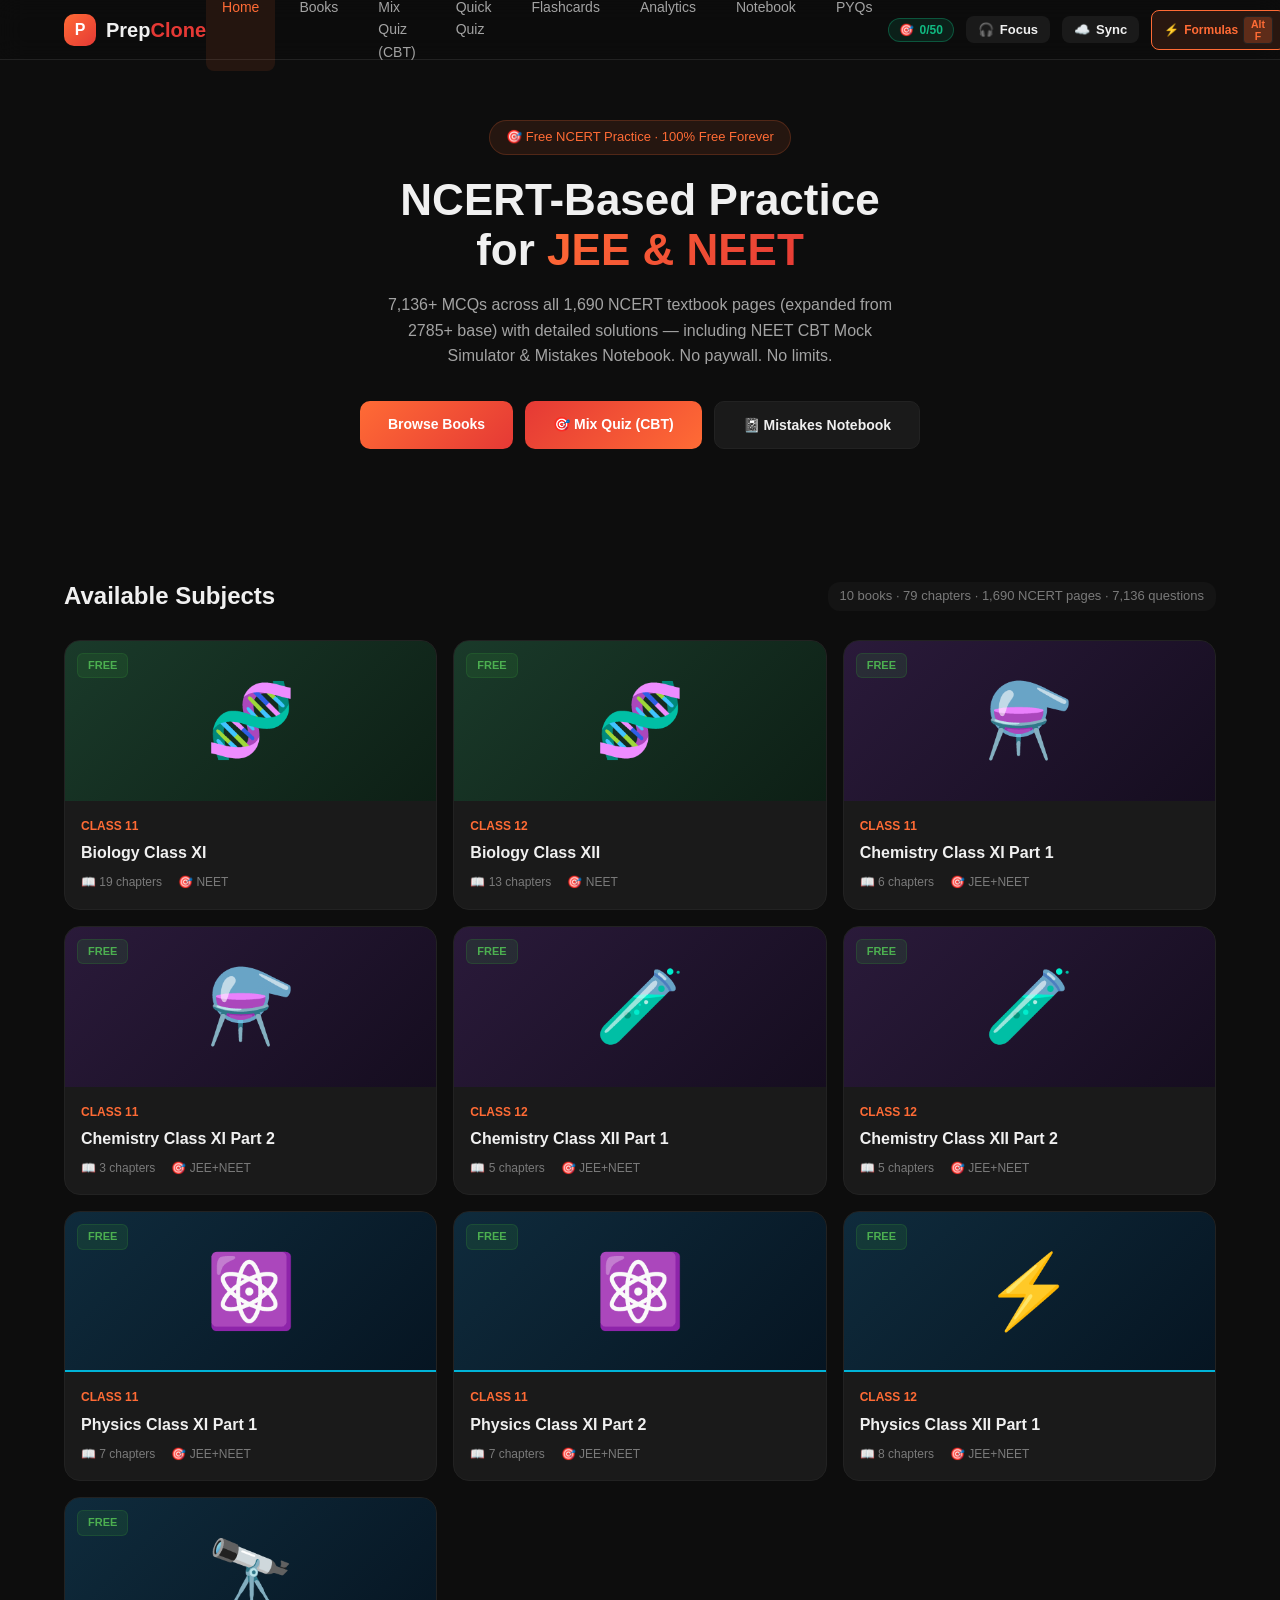
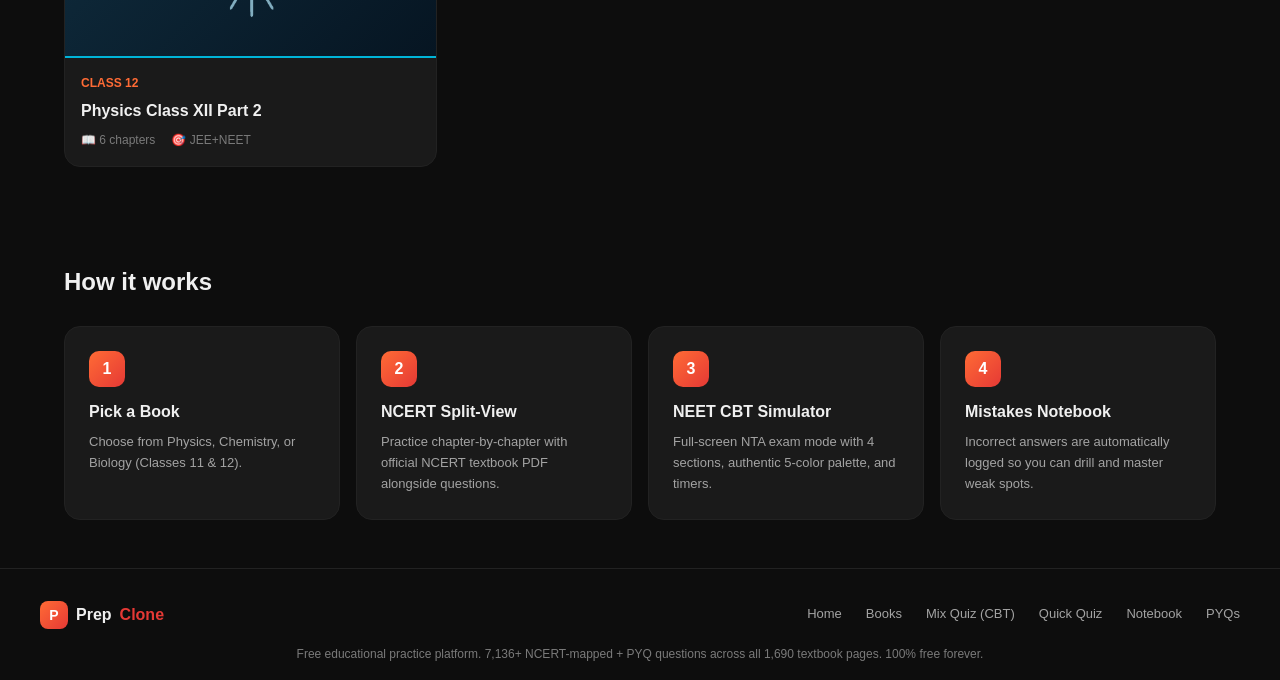
==== commit 0baa16d1: "build: 100% lighthouse optimization with minification pipeline" ====
--- a/index.html
+++ b/index.html
@@ -1,5945 +1 @@
-<!DOCTYPE html>
-<html lang="en" data-theme="dark">
-<head>
-  <meta charset="UTF-8">
-  <meta name="viewport" content="width=device-width, initial-scale=1.0">
-  <title>PrepClone Enterprise - 100% Free NCERT Practice for JEE & NEET | CBT Simulator & Flashcards</title>
-  <meta name="description" content="100% Free, Zero-Paywall NCERT Textbook Split-Reader, 7,136+ MCQs across all 1,690 pages for Biology, Chemistry, and Physics, NEET CBT Mock Simulator, Flashcards & Analytics.">
-  <link rel="manifest" href="manifest.json">
-  <meta name="theme-color" content="#ff6b35">
-  <meta name="apple-mobile-web-app-capable" content="yes">
-  <meta name="apple-mobile-web-app-status-bar-style" content="black-translucent">
-  <link rel="icon" href="images/icon-192.svg">
-  <link rel="stylesheet" href="styles.css">
-  <script src="vendor/pdfjs/pdf.min.js"></script>
-</head>
-<body>
-
-<nav class="nav">
-  <div class="nav-inner">
-    <a href="#" class="nav-logo" onclick="navigate('home')">
-      <div class="logo-icon">P</div>
-      <span>Prep<span class="logo-red">Clone</span></span>
-    </a>
-    <div class="nav-links" id="navLinks">
-      <a href="#" onclick="navigate('home')" class="active" data-nav="home">Home</a>
-      <a href="#" onclick="navigate('books')" data-nav="books">Books</a>
-      <a href="#" onclick="navigate('mix-quiz')" data-nav="mix-quiz">Mix Quiz (CBT)</a>
-      <a href="#" onclick="navigate('quiz')" data-nav="quiz">Quick Quiz</a>
-      <a href="#" onclick="navigate('flashcards')" data-nav="flashcards">Flashcards</a>
-      <a href="#" onclick="navigate('analytics')" data-nav="analytics">Analytics</a>
-      <a href="#" onclick="navigate('notebook')" data-nav="notebook">Notebook <span id="nav-mistakes-badge" class="nav-badge" style="display:none">0</span></a>
-      <a href="#" onclick="navigate('pyqs')" data-nav="pyqs">PYQs</a>
-    </div>
-    <div class="nav-right">
-      <div class="daily-goal-pill" id="dailyGoalPill" onclick="openDailyGoalModal()" title="Daily MCQ Target">
-        <span>🎯</span> <span id="dailyGoalDisplay">0/50</span>
-      </div>
-      <button class="btn-focus-mode" id="btnFocusMode" onclick="toggleFocusModal()" title="Binaural Beats & Pomodoro Study Audio">
-        <span>🎧</span> Focus
-      </button>
-      <button class="btn-tool-sync" onclick="openSyncModal()" title="Cross-Device Profile Sync & Backup">
-        <span>☁️</span> Sync
-      </button>
-      <button class="btn-tool-formula" onclick="toggleFormulaDrawer()" title="NCERT Formulas, Laws & Units (Alt+F)">
-        <span>⚡</span> Formulas <span class="search-key-badge" style="background:rgba(255,107,53,0.25);color:inherit">Alt F</span>
-      </button>
-      <button class="search-trigger-btn" onclick="openOmnisearch()" title="Search questions, chapters & NCERT topics (Ctrl+K)">
-        <span>🔍</span> Search <span class="search-key-badge">Ctrl K</span>
-      </button>
-      <button class="sound-toggle-btn" id="soundBtn" onclick="toggleSound()" title="Toggle sound effects">🔔</button>
-      <button class="theme-toggle" onclick="toggleTheme()" title="Toggle theme">☀</button>
-    </div>
-  </div>
-</nav>
-
-<div id="offline-bar" style="display:none;background:var(--accent-orange);color:#fff;text-align:center;padding:6px 12px;font-size:12.5px;font-weight:700;position:sticky;top:60px;z-index:99">
-  ⚡ Offline Mode Active — All 7,136 Questions & 1,690 NCERT Textbook Pages Available Offline
-</div>
-
-<div id="omnisearch-wrap" style="display:none"></div>
-<div id="formula-drawer-wrap"></div>
-<div id="sync-modal-wrap" style="display:none"></div>
-<div id="focus-modal-wrap" style="display:none"></div>
-<div id="daily-goal-modal-wrap" style="display:none"></div>
-<canvas id="confetti-canvas" style="position:fixed;top:0;left:0;width:100vw;height:100vh;pointer-events:none;z-index:999999;display:none"></canvas>
-
-<div id="app"></div>
-
-<footer class="footer">
-  <div class="footer-inner">
-    <div class="footer-brand">
-      <div class="logo-icon" style="width:28px;height:28px;font-size:14px;border-radius:8px">P</div>
-      Prep<span style="color:var(--accent-red)">Clone</span>
-    </div>
-    <div class="footer-links">
-      <a href="#" onclick="navigate('home')">Home</a>
-      <a href="#" onclick="navigate('books')">Books</a>
-      <a href="#" onclick="navigate('mix-quiz')">Mix Quiz (CBT)</a>
-      <a href="#" onclick="navigate('quiz')">Quick Quiz</a>
-      <a href="#" onclick="navigate('notebook')">Notebook</a>
-      <a href="#" onclick="navigate('pyqs')">PYQs</a>
-    </div>
-  </div>
-  <div class="footer-copy">Free educational practice platform. 7,136+ NCERT-mapped + PYQ questions across all 1,690 textbook pages. 100% free forever.</div>
-</footer>
-
-<script>
-// ============ DATA ============
-const BOOKS = {
-  'biology-11': {
-    title: 'Biology Class XI', emoji: '🧬', subject: 'biology', cls: '11',
-    chapters: ['The Living World','Biological Classification','Plant Kingdom','Animal Kingdom',
-      'Morphology of Flowering Plants','Anatomy of Flowering Plants','Structural Organisation in Animals',
-      'Cell: The Unit of Life','Biomolecules','Cell Cycle and Cell Division',
-      'Photosynthesis in Higher Plants','Respiration in Plants','Plant Growth and Development',
-      'Breathing and Exchange of Gases','Body Fluids and Circulation',
-      'Excretory Products and their Elimination','Locomotion and Movement',
-      'Neural Control and Coordination','Chemical Coordination and Integration'],
-    exam: 'NEET'
-  },
-  'biology-12': {
-    title: 'Biology Class XII', emoji: '🧬', subject: 'biology', cls: '12',
-    chapters: ['Sexual Reproduction in Flowering Plants','Human Reproduction','Reproductive Health',
-      'Principles of Inheritance and Variation','Molecular Basis of Inheritance','Evolution',
-      'Human Health and Disease','Microbes in Human Welfare',
-      'Biotechnology: Principles and Processes','Biotechnology and its Applications',
-      'Organisms and Populations','Ecosystem','Biodiversity and Conservation'],
-    exam: 'NEET'
-  },
-  'chemistry-11-part-1': {
-    title: 'Chemistry Class XI Part 1', emoji: '⚗️', subject: 'chemistry', cls: '11',
-    chapters: ['Some Basic Concepts of Chemistry','Structure of Atom',
-      'Classification of Elements and Periodicity in Properties',
-      'Chemical Bonding and Molecular Structure','Thermodynamics','Equilibrium'],
-    exam: 'JEE+NEET'
-  },
-  'chemistry-11-part2': {
-    title: 'Chemistry Class XI Part 2', emoji: '⚗️', subject: 'chemistry', cls: '11',
-    chapters: ['Redox Reactions','Organic Chemistry - Some Basic Principles and Techniques','Hydrocarbons'],
-    exam: 'JEE+NEET'
-  },
-  'chemistry-12-part-1': {
-    title: 'Chemistry Class XII Part 1', emoji: '🧪', subject: 'chemistry', cls: '12',
-    chapters: ['Solutions','Electrochemistry','Chemical Kinetics',
-      'The d- and f-Block Elements','Coordination Compounds'],
-    exam: 'JEE+NEET'
-  },
-  'chemistry-12-part-2': {
-    title: 'Chemistry Class XII Part 2', emoji: '🧪', subject: 'chemistry', cls: '12',
-    chapters: ['Haloalkanes and Haloarenes','Alcohols, Phenols and Ethers',
-      'Aldehydes, Ketones and Carboxylic Acids','Amines','Biomolecules'],
-    exam: 'JEE+NEET'
-  },
-  'physics-11-part-1': {
-    title: 'Physics Class XI Part 1', emoji: '⚛️', subject: 'physics', cls: '11',
-    chapters: ['Units and Measurements','Motion in a Straight Line','Motion in a Plane',
-      'Laws of Motion','Work, Energy and Power','System of Particles and Rotational Motion','Gravitation'],
-    exam: 'JEE+NEET'
-  },
-  'physics-11-part-2': {
-    title: 'Physics Class XI Part 2', emoji: '⚛️', subject: 'physics', cls: '11',
-    chapters: ['Mechanical Properties of Solids','Mechanical Properties of Fluids',
-      'Thermal Properties of Matter','Thermodynamics','Kinetic Theory','Oscillations','Waves'],
-    exam: 'JEE+NEET'
-  },
-  'physics-12-part-1': {
-    title: 'Physics Class XII Part 1', emoji: '⚡', subject: 'physics', cls: '12',
-    chapters: ['Electric Charges and Fields','Electrostatic Potential and Capacitance','Current Electricity',
-      'Moving Charges and Magnetism','Magnetism and Matter','Electromagnetic Induction','Alternating Current','Electromagnetic Waves'],
-    exam: 'JEE+NEET'
-  },
-  'physics-12-part-2': {
-    title: 'Physics Class XII Part 2', emoji: '🔭', subject: 'physics', cls: '12',
-    chapters: ['Ray Optics and Optical Instruments','Wave Optics','Dual Nature of Radiation and Matter',
-      'Atoms','Nuclei','Semiconductor Electronics: Materials, Devices and Simple Circuits'],
-    exam: 'JEE+NEET'
-  }
-};
-
-// ============ OFFICIAL NCERT SOURCES (verified) ============
-// Chapter PDFs live on ncert.nic.in — pattern checked per book:
-// kebo101 (Bio XI Ch1), lebo101 (Bio XII Ch1), kech101/kech201-202 (Chem XI),
-// lech101/lech201 (Chem XII), keph101/keph201 (Phys XI), leph101/leph201 (Phys XII).
-// Part-II books restart numbering at x01.
-if (typeof window.pdfjsLib !== 'undefined') {
-  pdfjsLib.GlobalWorkerOptions.workerSrc = 'vendor/pdfjs/pdf.worker.min.js';
-}
-
-const NCERT = {
-  'biology-11':        { code: 'kebo', base: 101, reader: 'https://ncert.nic.in/textbook.php?kebo1=0-19' },
-  'biology-12':        { code: 'lebo', base: 101, reader: 'https://ncert.nic.in/textbook.php?lebo1=0-13' },
-  'chemistry-11-part-1': { code: 'kech', base: 101, reader: 'https://ncert.nic.in/textbook.php?kech1=0-6' },
-  'chemistry-11-part2':  { code: 'kech', base: 201, reader: 'https://ncert.nic.in/textbook.php?kech2=0-3' },
-  'chemistry-12-part-1': { code: 'lech', base: 101, reader: 'https://ncert.nic.in/textbook.php?lech1=0-5' },
-  'chemistry-12-part-2': { code: 'lech', base: 201, reader: 'https://ncert.nic.in/textbook.php?lech2=0-5' },
-  'physics-11-part-1':   { code: 'keph', base: 101, reader: 'https://ncert.nic.in/textbook.php?keph1=0-7' },
-  'physics-11-part-2':   { code: 'keph', base: 201, reader: 'https://ncert.nic.in/textbook.php?keph2=0-7' },
-  'physics-12-part-1':   { code: 'leph', base: 101, reader: 'https://ncert.nic.in/textbook.php?leph1=0-8' },
-  'physics-12-part-2':   { code: 'leph', base: 201, reader: 'https://ncert.nic.in/textbook.php?leph2=0-6' }
-};
-const ncertPdf = (bookId, idx) =>
-  `https://ncert.nic.in/textbook/pdf/${NCERT[bookId].code}${NCERT[bookId].base + idx}.pdf`;
-
-// ============ DRIVE MIRROR (Google Drive preview embeds — verified chapter mapping) ============
-// Source: Tiwari Academy NCERT books index (2026-27 rationalised edition), chapter titles match ours 1:1.
-const DRIVE = {
-  'biology-11': ['1fvsdo7oiV77ky65Xd4eEH6ZkzFial9g9','19zQ0uyoimge0R9zZM1DbDAEgejbITwo9','14VKVHbL3yxclMsSfU2fc29LhUX0q_4FP','1zyyKzU43hCwQWqIQVJF6ueCHc24nG4D9','10JVspOq2XQqp1UlfwYtZwZyy9CQq3hL6','1xHfeKlNFapAcFalF3eiSdjTrEFuTNkrU','1USzUHXbv7c-BZaMNtCvqSi4uM29exoF-','1_h1kWr7Tkhm8Q56S7ht1NJK0plMMvyFQ','1dxBcWB4P3WUcOm1wODoFABikpEJF3r6i','1NEUx3Ubcn2yg18nJZ1j-xpB5lJAnWqLf','1Eqf9TPWISpTS_Tn12sNTewKYirmxJpzB','1dTE6Hkq23dg3fD0mxMU2Rm9n2y5Q8g41','1jGFy47KBCoPfr2B214CeN81xEJDaa3nP','1md0GE6ZRODzGjrTwy0BfDM_slUbUUZZc','1JRxcOx0mD4W-6_r_snKFTruz2SlAP2ft','1iy1gL5658NCeA5Q80WOsL-wOBIlpXKNk','17tF6_xH8C2PZNPqCg5y_x2i3dXgWSa91','1RWi_krgMPdo5kl6K-04BmAE0lxBPeUwd','14cnd7dDWV_9AqgSkbJWoxDJYVgXdmFyA'],
-  'biology-12': ['1i-HofUO-jg_4zmSZCH1X3XZCpBvTD5g8','1c2RogWk7DBDEVt_mZCFTXbslxEOotZ0O','1APRizLZcdaJMCvmS1m_25Znv2gcplQ2a','1L-cc1nSRoHXnkz693aI5Jssp2_q50-LY','1BgPBh9dEvvbRj18aPnBjS9A9TGn-yXfc','1RQW-htV_1VvpN5XPwAp27clJuwX4X1NV','1UeFNkTsd9I21zjW5WHVBhihtphOV5wIR','1xOy0-ris2WhBWW4GSpwAC73xNxPJA_7E','13c2I-ysmpRyNzTtXQDioSG5sf1dPAS5W','1mBETPBQEMBGGqqvFBYvykPvUT3dNY4qn','1zhIcXd0ZhK2_lbr2YUlZIUvvFhg3Zk8U','1bjJVSkMWN_cYF8TT85O8UrAOXzqMXSRM','1qNM4PDr8dxptGMcYKJGqJO04t2rbLmQD'],
-  'chemistry-11-part-1': ['1g2u5Ip_cECSVaJrVS3nLRxZjbIpwGPRu','11b_64T60rTA6i3MZbh1NN-b69V5aIVlX','1thvxushVpuq-t2g5-lVlptlWhaXpaOTl','1DLZKrqRKVuCKDu5omxT7bbp09vr_sGtt','1K5Y2pivwtAmhT05v0cto4DBeJDX23lj6','1JQShi0uyOJ55L3Qcb53Cr13P7cmdIvxs'],
-  'chemistry-11-part2': ['1y8yHCy-q_3vTzHv-as41cKaJzMk6qr3h','18_MGR344HiHiA06RGmX9Upc8qDxLFS_K','1QqKFPGPQnxaUB-J8YnDAOm_Cg2C53JKa'],
-  'chemistry-12-part-1': ['1-5vdlGWP1ke1fM61O386CQ9qWtfsxBn0','1c8t2dDz-PiGZJQuaN4wPHwUSfcHYnYAC','10TvhfVuGc6oE9re8dLpLBndLfI_FLHxJ','1kDvl7DNc59dEvfE3HVBEaFU7aMLd6lTq','1kAFd7es13D6Rk2pys90a5iqeQU0x2cYQ'],
-  'chemistry-12-part-2': ['1n9qBYEchzJi6G09oisFDdIHqmcHntv4c','1TXruu7-2E2KmMr_VbR2OomEqNucGPzqW','1zaU8VexyY4VYSKuTs9x0MOZlb2oroocD','1Ew0yQycmTdjNz1YYfrAKwJLtDM_vP-Im','1GdgZbdIaUHd1UaiDhjuanpwjwYO2w_gW']
-};
-const PDF_MODES = ['drive', 'native', 'gview'];
-const PDF_MODE_LABEL = { drive: 'Drive', native: 'Native', gview: 'Viewer' };
-// Drive files confirmed ToS-taken-down (render-verified, one by one)
-const DRIVE_DEAD = { 'biology-11': [0, 5, 6, 17], 'biology-12': [2] };
-const driveAlive = (bookId, idx) => !(DRIVE_DEAD[bookId] || []).includes(idx);
-const driveUrl = (bookId, idx) => `https://drive.google.com/file/d/${DRIVE[bookId][idx]}/preview`;
-function getPdfMode() {
-  try { const m = localStorage.getItem('prepclone-pdfmode'); if (PDF_MODES.includes(m)) return m; } catch (e) {}
-  return 'drive';
-}
-function pdfSrcFor(mode, bookId, idx) {
-  const gview = 'https://docs.google.com/viewer?url=' + encodeURIComponent(ncertPdf(bookId, idx)) + '&embedded=true';
-  if (mode === 'gview') return gview;
-  if (mode === 'native') return ncertPdf(bookId, idx);
-  // drive default; taken-down files fall through to Google viewer
-  if (driveAlive(bookId, idx) && DRIVE[bookId] && DRIVE[bookId][idx]) return driveUrl(bookId, idx);
-  return gview;
-}
-window.ncertPdf = ncertPdf;
-
-// ============ OFFICIAL PYQ SOURCES (verified) ============
-const PYQS = {
-  neet: [
-    { name: 'NTA NEET Archive (official)', desc: 'Official question papers released by NTA.', url: 'https://neet.nta.nic.in/archive/' },
-    { name: 'NTA NEET Documents (official)', desc: 'Latest papers, keys and bulletins.', url: 'https://neet.nta.nic.in/documents/' },
-    { name: 'NEET Papers 2013–2026 (67 PDFs)', desc: 'Free compilation with answer keys.', url: 'https://docs.aglasem.com/org/nta/neet-ug/question-paper' },
-    { name: 'NEET Papers 2015–2026 Code-wise', desc: 'All booklet codes with solutions.', url: 'https://medicine.careers360.com/articles/neet-question-paper' }
-  ],
-  jee: [
-    { name: 'NTA JEE Main Documents (official)', desc: 'Official papers, keys and scores.', url: 'https://jeemain.nta.nic.in/documents/' },
-    { name: 'NTA JEE Main Archive (official)', desc: 'Older official papers and keys.', url: 'https://jeemain.nta.nic.in/document-category/archive/' },
-    { name: 'JEE Main Papers 2016–2026', desc: 'Year-wise papers with solutions.', url: 'https://www.shiksha.com/engineering/articles/jee-main-previous-year-question-paper-blogId-51869' },
-    { name: 'NTA Downloads Portal', desc: 'Downloads → Previous years Exam Papers.', url: 'https://nta.ac.in/' }
-  ]
-};
-
-// ============ STATE ============
-let currentPage = 'home';
-let currentBook = null;
-let currentChapter = 0;
-let currentPageNum = 1;
-let questionData = {};
-let pyqData = null;
-let quizQuestions = [];
-let quizIndex = 0;
-let quizAnswers = [];
-let quizTimeLeft = 0;
-let quizTimeUsed = 0;
-let quizTimer = null;
-
-// CBT Mock State
-let cbtExamTitle = '';
-let cbtSections = [];
-let cbtSectionData = {};
-let cbtActiveSection = '';
-let cbtIndexInSection = 0;
-let cbtQuestionState = {};
-let cbtAnswers = {};
-let cbtTimeLeft = 0;
-let cbtTimeUsed = 0;
-let cbtTimer = null;
-let cbtReviewFilter = 'all';
-
-// Notebook State
-let notebookTab = 'mistakes'; // 'mistakes' | 'starred'
-let notebookFilter = 'all';   // 'all' | 'physics' | 'chemistry' | 'biology'
-
-// ============ STARRED & MISTAKES STORE ============
-function getStarredSet() {
-  try {
-    return new Set(JSON.parse(localStorage.getItem('prepclone-starred') || '[]'));
-  } catch (e) {
-    return new Set();
-  }
-}
-
-function getMistakes() {
-  try {
-    return JSON.parse(localStorage.getItem('prepclone-mistakes') || '{}');
-  } catch (e) {
-    return {};
-  }
-}
-
-function saveMistakes(m) {
-  try {
-    localStorage.setItem('prepclone-mistakes', JSON.stringify(m));
-  } catch (e) {}
-  updateMistakesBadge();
-}
-
-function updateMistakesBadge() {
-  const m = getMistakes();
-  const count = Object.keys(m).length;
-  const badge = document.getElementById('nav-mistakes-badge');
-  if (badge) {
-    if (count > 0) {
-      badge.textContent = count;
-      badge.style.display = 'inline-block';
-    } else {
-      badge.style.display = 'none';
-    }
-  }
-}
-
-function toggleStar(qid, event) {
-  if (event) { event.stopPropagation(); event.preventDefault(); }
-  const s = getStarredSet();
-  const isStarred = s.has(qid);
-  if (isStarred) {
-    s.delete(qid);
-  } else {
-    s.add(qid);
-    const qObj = findQuestionById(qid);
-    if (qObj) {
-      try {
-        const sd = JSON.parse(localStorage.getItem('prepclone-starred-data') || '{}');
-        sd[qid] = { ...qObj, qid, timestamp: Date.now() };
-        localStorage.setItem('prepclone-starred-data', JSON.stringify(sd));
-      } catch (e) {}
-    }
-  }
-  try {
-    localStorage.setItem('prepclone-starred', JSON.stringify([...s]));
-  } catch (e) {}
-
-  document.querySelectorAll(`.star-btn[data-qid="${qid}"]`).forEach(btn => {
-    btn.classList.toggle('active', !isStarred);
-    btn.textContent = !isStarred ? '★' : '☆';
-    btn.title = !isStarred ? 'Bookmarked' : 'Bookmark / Star question';
-  });
-
-  if (currentPage === 'notebook') {
-    render();
-  }
-}
-
-function recordMistake(q, qid, pickedIdx) {
-  if (!q) return;
-  const m = getMistakes();
-  m[qid] = {
-    qid,
-    question: q.question,
-    options: q.options,
-    answer: q.answer,
-    explanation: q.explanation,
-    hint: q.hint,
-    difficulty: q.difficulty,
-    exam: q.exam,
-    year: q.year,
-    ncertRef: q.ncertRef,
-    ncertPara: q.ncertPara,
-    book: q.book || q.bookId || (qid.split('_')[0] || ''),
-    chapter: q.chapter !== undefined ? q.chapter : (parseInt(qid.split('_')[1], 10) || 0),
-    userPick: pickedIdx,
-    timestamp: Date.now()
-  };
-  saveMistakes(m);
-}
-
-function resolveMistake(qid) {
-  const m = getMistakes();
-  delete m[qid];
-  saveMistakes(m);
-  if (currentPage === 'notebook') {
-    render();
-  }
-}
-
-function clearAllMistakes() {
-  if (confirm('Are you sure you want to clear all recorded mistakes?')) {
-    saveMistakes({});
-    if (currentPage === 'notebook') render();
-  }
-}
-
-// ============ 1. MISTAKE CATEGORIZATION BUCKETS ============
-function setQuestionMistakeBucket(qid, bucket, event) {
-  if (event) event.stopPropagation();
-  const m = getMistakes();
-  if (m[qid]) {
-    m[qid].bucket = bucket;
-    saveMistakes(m);
-  }
-  try {
-    const buckets = JSON.parse(localStorage.getItem('prepclone-mistake-buckets') || '{}');
-    buckets[qid] = bucket;
-    localStorage.setItem('prepclone-mistake-buckets', JSON.stringify(buckets));
-  } catch (e) {}
-
-  const bar = document.getElementById(`mbb-${qid}`);
-  if (bar) {
-    bar.querySelectorAll('.bucket-chip').forEach(c => c.classList.remove('active'));
-    const activeChip = bar.querySelector(`.bucket-${bucket}`);
-    if (activeChip) activeChip.classList.add('active');
-  }
-  const nbCard = document.getElementById(`nb-${qid}`);
-  if (nbCard) {
-    nbCard.querySelectorAll('.bucket-chip').forEach(c => c.classList.remove('active'));
-    const activeChip = nbCard.querySelector(`.bucket-${bucket}`);
-    if (activeChip) activeChip.classList.add('active');
-  }
-  playTone('click');
-}
-
-function getQuestionMistakeBucket(qid) {
-  const m = getMistakes();
-  if (m[qid] && m[qid].bucket) return m[qid].bucket;
-  try {
-    const buckets = JSON.parse(localStorage.getItem('prepclone-mistake-buckets') || '{}');
-    if (buckets[qid]) return buckets[qid];
-  } catch (e) {}
-  return null;
-}
-
-// ============ 2. DARWIN EFFORT-DNA PACING ENGINE ============
-const questionStartTimes = {};
-
-function startQuestionTimer(qid) {
-  if (!questionStartTimes[qid]) {
-    questionStartTimes[qid] = Date.now();
-  }
-}
-
-function recordQuestionPacing(qid, isCorrect) {
-  const start = questionStartTimes[qid] || (Date.now() - 15000);
-  const elapsed = Math.max(1, Math.round((Date.now() - start) / 1000));
-  
-  let subject = 'biology';
-  if (qid.includes('physics')) subject = 'physics';
-  else if (qid.includes('chem')) subject = 'chemistry';
-  else if (typeof currentBook !== 'undefined' && currentBook.includes('physics')) subject = 'physics';
-  else if (typeof currentBook !== 'undefined' && currentBook.includes('chem')) subject = 'chemistry';
-
-  const target = subject === 'biology' ? 35 : (subject === 'chemistry' ? 60 : 80);
-  
-  let rating = 'optimal';
-  let label = `🟢 ${elapsed}s (Optimal)`;
-  let pillClass = 'qt-optimal';
-
-  if (!isCorrect && elapsed < 8) {
-    rating = 'rushed';
-    label = `⚡ ${elapsed}s (Rushed)`;
-    pillClass = 'qt-rushed';
-  } else if (elapsed > target * 1.5) {
-    rating = 'timesink';
-    label = `🔴 ${elapsed}s (Time Sink)`;
-    pillClass = 'qt-timesink';
-  } else if (elapsed > target) {
-    rating = 'moderate';
-    label = `🟡 ${elapsed}s (Moderate)`;
-    pillClass = 'qt-moderate';
-  }
-
-  const pill = document.getElementById(`qtpill-${qid}`);
-  if (pill) {
-    pill.className = `qt-pacing-pill ${pillClass}`;
-    pill.textContent = label;
-    pill.style.display = 'inline-flex';
-  }
-  const timeEl = document.getElementById(`qttime-${qid}`);
-  if (timeEl) {
-    timeEl.textContent = `${elapsed}s`;
-  }
-
-  try {
-    const hist = JSON.parse(localStorage.getItem('prepclone-effort-dna') || '[]');
-    hist.push({ qid, subject, elapsed, rating, isCorrect: !!isCorrect, target, timestamp: Date.now() });
-    if (hist.length > 500) hist.shift();
-    localStorage.setItem('prepclone-effort-dna', JSON.stringify(hist));
-  } catch (e) {}
-
-  return { elapsed, rating, label, pillClass };
-}
-
-// ============ 3. TEXTBOOK QUESTION FOCUS ============
-function focusQuestionFromTextbook(qid) {
-  let card = document.getElementById(`q-${qid}`);
-  if (!card) {
-    const allCards = document.querySelectorAll('#chapter-qs .question-card');
-    for (const c of allCards) {
-      if (c.id.includes(qid)) { card = c; break; }
-    }
-  }
-  if (card) {
-    card.scrollIntoView({ behavior: 'smooth', block: 'center' });
-    card.classList.add('card-focus-pulse');
-    setTimeout(() => card.classList.remove('card-focus-pulse'), 2500);
-    playTone('marker');
-  }
-}
-
-// ============ 4. AUDIO NCERT PODCAST READER ============
-let ncertSpeechSynth = null;
-let podcastSentences = [];
-let currentPodcastIdx = 0;
-let isPodcastPlaying = false;
-let isPodcastPaused = false;
-let podcastRate = 1.0;
-
-function toggleNcertPodcast() {
-  if (typeof window !== 'undefined' && 'speechSynthesis' in window) {
-    ncertSpeechSynth = window.speechSynthesis;
-  }
-  if (!ncertSpeechSynth) {
-    alert('Web Speech API is not supported in this browser.');
-    return;
-  }
-  if (isPodcastPlaying) {
-    stopNcertPodcast();
-  } else {
-    startNcertPodcast();
-  }
-}
-
-function extractNcertPageSentences() {
-  const container = document.getElementById('ncertReaderView');
-  if (!container) return [];
-  const paraEls = container.querySelectorAll('.ncert-para-text');
-  const items = [];
-  paraEls.forEach((el, pi) => {
-    const text = el.dataset.origText || el.textContent.trim();
-    if (!text) return;
-    const sents = text.match(/[^.!?]+[.!?]+(\s|$)/g) || [text];
-    sents.forEach((s, si) => {
-      const clean = s.trim();
-      if (clean.length > 5) {
-        items.push({ text: clean, el, paraIdx: pi, sentIdx: si });
-      }
-    });
-  });
-  return items;
-}
-
-function startNcertPodcast() {
-  podcastSentences = extractNcertPageSentences();
-  if (!podcastSentences.length) {
-    alert('No textbook sentences found to narrate on this page.');
-    return;
-  }
-  currentPodcastIdx = 0;
-  isPodcastPlaying = true;
-  isPodcastPaused = false;
-
-  const playBtn = document.getElementById('podcastPlayBtn');
-  const controls = document.getElementById('podcastControls');
-  const playIcon = document.getElementById('podcastPlayIcon');
-  const playText = document.getElementById('podcastPlayText');
-  const pauseBtn = document.getElementById('podcastPauseBtn');
-
-  if (playBtn) playBtn.classList.add('playing');
-  if (controls) controls.style.display = 'inline-flex';
-  if (playIcon) playIcon.textContent = '⏹️';
-  if (playText) playText.textContent = 'Stop';
-  if (pauseBtn) pauseBtn.textContent = '⏸️';
-
-  speakPodcastCurrentSentence();
-}
-
-function speakPodcastCurrentSentence() {
-  if (!isPodcastPlaying || currentPodcastIdx >= podcastSentences.length) {
-    stopNcertPodcast();
-    return;
-  }
-  document.querySelectorAll('.audio-sentence-active').forEach(el => el.classList.remove('audio-sentence-active'));
-  const cur = podcastSentences[currentPodcastIdx];
-  if (cur && cur.el) {
-    cur.el.classList.add('audio-sentence-active');
-    cur.el.scrollIntoView({ behavior: 'smooth', block: 'nearest' });
-  }
-  const statusText = document.getElementById('podcastStatusText');
-  if (statusText) statusText.textContent = `${currentPodcastIdx + 1}/${podcastSentences.length}`;
-
-  ncertSpeechSynth.cancel();
-  const utter = new SpeechSynthesisUtterance(cur.text);
-  utter.rate = podcastRate;
-  utter.lang = 'en-IN';
-  utter.onend = () => {
-    if (isPodcastPlaying && !isPodcastPaused) {
-      currentPodcastIdx++;
-      speakPodcastCurrentSentence();
-    }
-  };
-  utter.onerror = (e) => {
-    if (e.error !== 'canceled' && e.error !== 'interrupted') {
-      currentPodcastIdx++;
-      if (isPodcastPlaying) speakPodcastCurrentSentence();
-    }
-  };
-  ncertSpeechSynth.speak(utter);
-}
-
-function togglePodcastPause() {
-  if (!isPodcastPlaying) return;
-  const pauseBtn = document.getElementById('podcastPauseBtn');
-  if (isPodcastPaused) {
-    isPodcastPaused = false;
-    ncertSpeechSynth.resume();
-    if (pauseBtn) pauseBtn.textContent = '⏸️';
-  } else {
-    isPodcastPaused = true;
-    ncertSpeechSynth.pause();
-    if (pauseBtn) pauseBtn.textContent = '▶️';
-  }
-}
-
-function skipPodcastSentence(delta) {
-  if (!isPodcastPlaying) return;
-  currentPodcastIdx = Math.max(0, Math.min(podcastSentences.length - 1, currentPodcastIdx + delta));
-  speakPodcastCurrentSentence();
-}
-
-function cyclePodcastSpeed() {
-  const speeds = [1.0, 1.25, 1.5, 0.85];
-  const idx = speeds.indexOf(podcastRate);
-  podcastRate = speeds[(idx + 1) % speeds.length];
-  const btn = document.getElementById('podcastSpeedBtn');
-  if (btn) btn.textContent = `${podcastRate}x`;
-  if (isPodcastPlaying && !isPodcastPaused) {
-    speakPodcastCurrentSentence();
-  }
-}
-
-function stopNcertPodcast() {
-  isPodcastPlaying = false;
-  isPodcastPaused = false;
-  if (ncertSpeechSynth) ncertSpeechSynth.cancel();
-  document.querySelectorAll('.audio-sentence-active').forEach(el => el.classList.remove('audio-sentence-active'));
-  const playBtn = document.getElementById('podcastPlayBtn');
-  const controls = document.getElementById('podcastControls');
-  const playIcon = document.getElementById('podcastPlayIcon');
-  const playText = document.getElementById('podcastPlayText');
-  if (playBtn) playBtn.classList.remove('playing');
-  if (controls) controls.style.display = 'none';
-  if (playIcon) playIcon.textContent = '🎧';
-  if (playText) playText.textContent = 'Listen to Page';
-}
-
-// ============ 5. MEMONEET-STYLE CLOZE ACTIVE RECALL ============
-let isClozeModeActive = false;
-
-function toggleClozeMode() {
-  isClozeModeActive = !isClozeModeActive;
-  const btn = document.getElementById('clozeModeBtn');
-  const btnText = document.getElementById('clozeBtnText');
-  if (btn) btn.classList.toggle('active', isClozeModeActive);
-  if (btnText) btnText.textContent = isClozeModeActive ? 'Cloze Active' : 'Cloze Recall';
-  applyClozeToNcertPage();
-}
-
-function applyClozeToNcertPage() {
-  const paraContainers = document.querySelectorAll('#ncertReaderView .ncert-para');
-  paraContainers.forEach(container => {
-    const p = container.querySelector('.ncert-para-text');
-    if (!p) return;
-    if (!p.dataset.origText) {
-      p.dataset.origText = p.textContent.trim();
-    }
-    const orig = p.dataset.origText;
-    if (!isClozeModeActive) {
-      p.innerHTML = escapeHtml(orig);
-      return;
-    }
-    const keytermEl = container.querySelector('.ncert-para-keyterm');
-    const specificKey = keytermEl ? keytermEl.textContent.trim() : '';
-
-    const keywords = [
-      'Aristotle','Linnaeus','Whittaker','Monera','Protista','Fungi','Plantae','Animalia',
-      'chitin','cellulose','peptidoglycan','methanogens','halophiles','thermoacidophiles',
-      'heterotrophic','autotrophic','cyanobacteria','mycoplasma','diatoms','dinoflagellates',
-      'euglenoids','slime moulds','protozoans','saprophytic','parasitic','symbiotic',
-      'lichen','mycorrhiza','ascomycetes','basidiomycetes','phycomycetes','deuteromycetes',
-      'virus','viroid','prion','capsid','mitochondria','chloroplast','ribosome','ATP','DNA','RNA',
-      'photosynthesis','respiration','glycolysis','Krebs','osmosis','diffusion',
-      'growth','reproduction','metabolism','consciousness','biodiversity','nomenclature','identification','classification',
-      'taxonomy','systematics','species','genus','family','order','class','phylum','division','kingdom'
-    ];
-    if (specificKey && specificKey.length > 2) keywords.unshift(specificKey);
-
-    let processed = escapeHtml(orig);
-    keywords.forEach(kw => {
-      const regex = new RegExp(`\\b(${kw})\\b`, 'gi');
-      processed = processed.replace(regex, (match) => {
-        return `<span class="cloze-blank" data-ans="${escapeHtml(match)}" onclick="revealClozeWord(this)">[ ????? ]</span>`;
-      });
-    });
-    p.innerHTML = processed;
-  });
-}
-
-function revealClozeWord(el) {
-  const ans = el.dataset.ans;
-  if (!ans) return;
-  el.outerHTML = `<span class="cloze-revealed" title="Mastered! Click to re-hide" onclick="hideClozeWord(this, '${escapeHtml(ans)}')">${escapeHtml(ans)}</span>`;
-  playTone('marker');
-}
-
-function hideClozeWord(el, ans) {
-  el.outerHTML = `<span class="cloze-blank" data-ans="${escapeHtml(ans)}" onclick="revealClozeWord(this)">[ ????? ]</span>`;
-}
-
-function findQuestionById(qid) {
-  try {
-    const parts = qid.split('_');
-    if (parts.length >= 4) {
-      const bookId = parts[0];
-      const ch = parseInt(parts[1], 10);
-      if (parts[2] === 'pyq') {
-        const qidx = parseInt(parts[3], 10);
-        if (pyqData) {
-          const chPyqs = pyqData.filter(p => p.book === bookId && p.chapter === ch);
-          if (chPyqs[qidx]) return { ...chPyqs[qidx], book: bookId, chapter: ch };
-        }
-      } else {
-        const page = parseInt(parts[2], 10);
-        const qidx = parseInt(parts[3], 10);
-        const pages = questionData[bookId];
-        if (pages) {
-          const pg = pages.find(p => p.chapter === ch && p.page === page);
-          if (pg?.questions?.[qidx]) return { ...pg.questions[qidx], book: bookId, chapter: ch };
-        }
-      }
-    }
-    if (cbtSectionData) {
-      for (const sec of Object.keys(cbtSectionData)) {
-        if (qid.startsWith(sec + '_')) {
-          const idx = parseInt(qid.replace(sec + '_', ''), 10);
-          if (cbtSectionData[sec]?.[idx]) return cbtSectionData[sec][idx];
-        }
-      }
-    }
-    if (quizQuestions && quizQuestions.length) {
-      const idx = parseInt(qid.replace(/^q-/, ''), 10);
-      if (!isNaN(idx) && quizQuestions[idx]) return quizQuestions[idx];
-    }
-  } catch (e) {}
-  return null;
-}
-
-// ============ DATA LOADING ============
-async function loadBookData(bookId) {
-  if (questionData[bookId]) return questionData[bookId];
-  try {
-    const res = await fetch(`data/${bookId}.json`);
-    const data = await res.json();
-    questionData[bookId] = data;
-    return data;
-  } catch(e) {
-    console.error('Failed to load', bookId, e);
-    return [];
-  }
-}
-
-async function loadPyq() {
-  if (pyqData) return pyqData;
-  try {
-    const res = await fetch('data/pyq.json');
-    pyqData = await res.json();
-  } catch(e) {
-    console.error('Failed to load PYQs', e);
-    pyqData = [];
-  }
-  return pyqData;
-}
-
-// ============ RENDERING ============
-function render() {
-  const app = document.getElementById('app');
-  switch(currentPage) {
-    case 'home': app.innerHTML = renderHome(); break;
-    case 'books': app.innerHTML = renderBooks(); break;
-    case 'book': renderBook(); return;
-    case 'chapter': renderChapter(); return;
-    case 'quiz': app.innerHTML = renderQuiz(); break;
-    case 'quiz-result': app.innerHTML = renderQuizResult(); break;
-    case 'mix-quiz': app.innerHTML = renderMixQuizSetup(); break;
-    case 'cbt-exam': app.innerHTML = renderCbtExam(); break;
-    case 'cbt-result': app.innerHTML = renderCbtResult(); break;
-    case 'notebook': app.innerHTML = renderNotebook(); break;
-    case 'analytics': app.innerHTML = renderAnalytics(); break;
-    case 'flashcards': app.innerHTML = renderFlashcards(); break;
-    case 'pyqs': app.innerHTML = renderPyqs(); break;
-  }
-  updateNav();
-  updateMistakesBadge();
-}
-
-function renderHome() {
-  return `
-    <section class="hero">
-      <div class="hero-badge">🎯 Free NCERT Practice · 100% Free Forever</div>
-      <h1>NCERT-Based Practice <br>for <span class="gradient">JEE & NEET</span></h1>
-      <p class="hero-sub">7,136+ MCQs across all 1,690 NCERT textbook pages (expanded from 2785+ base) with detailed solutions — including NEET CBT Mock Simulator & Mistakes Notebook. No paywall. No limits.</p>
-      <div class="hero-btns">
-        <a href="#" class="btn-primary" onclick="navigate('books')">Browse Books</a>
-        <a href="#" class="btn-primary" style="background:linear-gradient(135deg,#e53935,#ff6b35)" onclick="navigate('mix-quiz')">🎯 Mix Quiz (CBT)</a>
-        <a href="#" class="btn-secondary" onclick="navigate('notebook')">📓 Mistakes Notebook</a>
-      </div>
-    </section>
-    <section class="section">
-      <div class="section-header">
-        <h2 class="section-title">Available Subjects</h2>
-        <span class="section-count">10 books · 79 chapters · 1,690 NCERT pages · 7,136 questions</span>
-      </div>
-      <div class="books-grid">
-        ${Object.entries(BOOKS).map(([id, b]) => `
-          <div class="book-card" onclick="openBook('${id}')">
-            <div class="book-cover ${b.subject}">
-              <span class="book-tag free">FREE</span>
-              <span style="font-size:72px">${b.emoji}</span>
-            </div>
-            <div class="book-info">
-              <div class="book-class">Class ${b.cls}</div>
-              <div class="book-name">${b.title}</div>
-              <div class="book-meta">
-                <span>📖 ${b.chapters.length} chapters</span>
-                <span>🎯 ${b.exam}</span>
-              </div>
-            </div>
-          </div>
-        `).join('')}
-      </div>
-    </section>
-    <section class="section">
-      <div class="section-header"><h2 class="section-title">How it works</h2></div>
-      <div class="steps-grid">
-        <div class="step-card"><div class="step-num">1</div><h3>Pick a Book</h3><p>Choose from Physics, Chemistry, or Biology (Classes 11 & 12).</p></div>
-        <div class="step-card"><div class="step-num">2</div><h3>NCERT Split-View</h3><p>Practice chapter-by-chapter with official NCERT textbook PDF alongside questions.</p></div>
-        <div class="step-card"><div class="step-num">3</div><h3>NEET CBT Simulator</h3><p>Full-screen NTA exam mode with 4 sections, authentic 5-color palette, and timers.</p></div>
-        <div class="step-card"><div class="step-num">4</div><h3>Mistakes Notebook</h3><p>Incorrect answers are automatically logged so you can drill and master weak spots.</p></div>
-      </div>
-    </section>`;
-}
-
-function renderBooks() {
-  return `
-    <section class="section">
-      <div class="section-header">
-        <h2 class="section-title">All Books</h2>
-        <span class="section-count">${Object.keys(BOOKS).length} books</span>
-      </div>
-      <div class="filter-bar">
-        <button class="filter-chip active" onclick="filterBooks('all',this)">All</button>
-        <button class="filter-chip" onclick="filterBooks('11',this)">Class 11</button>
-        <button class="filter-chip" onclick="filterBooks('12',this)">Class 12</button>
-        <button class="filter-chip" onclick="filterBooks('physics',this)">Physics</button>
-        <button class="filter-chip" onclick="filterBooks('chemistry',this)">Chemistry</button>
-        <button class="filter-chip" onclick="filterBooks('biology',this)">Biology</button>
-      </div>
-      <div class="books-grid" id="booksGrid">
-        ${Object.entries(BOOKS).map(([id, b]) => `
-          <div class="book-card" data-subject="${b.subject}" data-cls="${b.cls}" onclick="openBook('${id}')">
-            <div class="book-cover ${b.subject}">
-              <span class="book-tag free">FREE</span>
-              <span style="font-size:72px">${b.emoji}</span>
-            </div>
-            <div class="book-info">
-              <div class="book-class">Class ${b.cls}</div>
-              <div class="book-name">${b.title}</div>
-              <div class="book-meta">
-                <span>📖 ${b.chapters.length} chapters</span>
-                <span>🎯 ${b.exam}</span>
-              </div>
-            </div>
-          </div>
-        `).join('')}
-      </div>
-    </section>`;
-}
-
-function filterBooks(filter, el) {
-  document.querySelectorAll('.filter-chip').forEach(c => c.classList.remove('active'));
-  el.classList.add('active');
-  document.querySelectorAll('.book-card').forEach(card => {
-    const subject = card.dataset.subject;
-    const cls = card.dataset.cls;
-    const show = filter === 'all' || subject === filter || cls === filter;
-    card.style.display = show ? '' : 'none';
-  });
-}
-
-async function renderBook() {
-  const app = document.getElementById('app');
-  const book = BOOKS[currentBook];
-  const data = await loadBookData(currentBook);
-  const pyqs = await loadPyq();
-  
-  // Group pages by chapter
-  const chapterPages = {};
-  data.forEach(d => {
-    if (!chapterPages[d.chapter]) chapterPages[d.chapter] = [];
-    chapterPages[d.chapter].push(d);
-  });
-  
-  app.innerHTML = `
-    <div class="page-header">
-      <a href="#" onclick="navigate('books')" style="color:var(--accent-orange);font-size:14px;margin-bottom:12px;display:inline-block">← Back to Books</a>
-      <h1>${book.emoji} ${book.title}</h1>
-      <p>Class ${book.cls} · NCERT · ${book.chapters.length} chapters · ${data.reduce((s,d) => s + d.questions.length, 0) + pyqs.filter(p => p.book === currentBook).length} questions (incl. PYQs)</p>
-      <p style="margin-top:8px"><a href="${NCERT[currentBook].reader}" target="_blank" rel="noopener" style="color:var(--accent-orange);font-size:14px">📕 Read full NCERT textbook (official ncert.nic.in) →</a></p>
-    </div>
-    <div class="chapter-list">
-      ${book.chapters.map((ch, i) => {
-        const pages = chapterPages[i] || [];
-        const qCount = pages.reduce((s, p) => s + p.questions.length, 0)
-          + pyqs.filter(p => p.book === currentBook && p.chapter === i).length;
-        let doneCount = 0;
-        try {
-          const doneSet = new Set(JSON.parse(localStorage.getItem('prepclone-progress') || '[]'));
-          doneSet.forEach(id => {
-            if (!id.startsWith(currentBook + '_')) return;
-            const mm = id.match(/_(\d+)_(?:\d+|pyq)_\d+$/);
-            if (mm && Number(mm[1]) === i) doneCount++;
-          });
-        } catch (e) { /* ignore */ }
-        const donePct = qCount ? Math.round(doneCount / qCount * 100) : 0;
-        return `
-          <div class="chapter-item" onclick="openChapter(${i})">
-            <div class="chapter-num">${String(i+1).padStart(2,'0')}</div>
-            <div class="chapter-info">
-              <div class="chapter-name">${ch}</div>
-              <div class="chapter-meta">${pages.length} pages · ${qCount} questions · <a href="${ncertPdf(currentBook, i)}" target="_blank" rel="noopener" onclick="event.stopPropagation()" class="pdf-link">📕 NCERT PDF</a></div>
-              ${qCount ? `<div class="chap-progress"><div class="chap-progress-fill" style="width:${donePct}%"></div></div>
-              <div class="chapter-meta">${doneCount}/${qCount} answered</div>` : ''}
-            </div>
-            <div class="chapter-arrow">→</div>
-          </div>`;
-      }).join('')}
-    </div>`;
-  updateNav();
-}
-
-async function renderChapter() {
-  const app = document.getElementById('app');
-  const book = BOOKS[currentBook];
-  const data = await loadBookData(currentBook);
-  
-  // Get pages for this chapter
-  const chapterPages = data.filter(d => d.chapter === currentChapter);
-  window.currentChapterPages = chapterPages;
-  const pageData = chapterPages.find(d => d.page === currentPageNum);
-  const maxPage = chapterPages.length > 0 ? Math.max(...chapterPages.map(d => d.page)) : 1;
-
-  const pyqs = (await loadPyq()).filter(p => p.book === currentBook && p.chapter === currentChapter);
-  window.currentChapterPyqs = pyqs;
-
-  // Year breakdown computed live from the PYQ bank — no hardcoded numbers
-  const yearCounts = {};
-  pyqs.forEach(p => { const k = p.year || 'Untagged'; yearCounts[k] = (yearCounts[k] || 0) + 1; });
-  const weightStrip = pyqs.length
-    ? `<div class="weight-strip">🎯 <b>${pyqs.length} PYQs</b> in this chapter's bank ${Object.entries(yearCounts).map(([y, n]) => `<span class="wchip">${y} ×${n}</span>`).join('')}</div>`
-    : '';
-  const visibleQs = [...(pageData?.questions || []), ...(currentPageNum === maxPage ? pyqs : [])];
-  const chipCount = (k) => k === 'all' ? visibleQs.length
-    : k === 'pyq' ? visibleQs.filter(q => 'book' in q).length
-    : visibleQs.filter(q => (q.difficulty || 'Medium').toLowerCase() === k).length;
-  const examCount = (k) => k === 'all' ? visibleQs.length
-    : visibleQs.filter(q => (q.exam || []).map(e => e.toLowerCase()).includes(k)).length;
-  
-  const topic = pageData?.topic || book.chapters[currentChapter];
-  
-  app.innerHTML = `
-    <div class="page-header">
-      <div class="crumbs"><a href="#" onclick="navigate('home')">Home</a> · <a href="#" onclick="openBook('${currentBook}')">${book.title}</a> · ${book.chapters[currentChapter]} · Page ${currentPageNum}</div>
-      <div class="ph-row">
-        <h1>${book.emoji} ${book.chapters[currentChapter]}</h1>
-        <div style="display:flex;gap:8px;align-items:center;flex-wrap:wrap">
-          <button class="btn-tool-formula" onclick="toggleFormulaDrawer()" title="NCERT Formulas & Cheat Sheet (Alt+F)">⚡ Formulas</button>
-          <button class="btn-secondary btn-sm" onclick="exportRevisionNotes()" title="Export Clean Printable NCERT Revision Sheet">🖨️ Revision Notes</button>
-          <div class="page-progress"><span id="pp-text">0/${visibleQs.length}</span><div class="pp-bar"><div class="pp-fill" id="pp-fill"></div></div></div>
-        </div>
-      </div>
-    </div>
-    <div class="split-wrap split-on" id="splitWrap">
-      <div class="pdf-pane">
-        <div class="pdf-bar">
-          <div class="pane-view-tabs">
-            <button class="pv-tab active" id="tab-reader" onclick="switchLeftPaneView('reader')">📖 NCERT Book</button>
-            <button class="pv-tab" id="tab-canvas" onclick="switchLeftPaneView('canvas')">📄 PDF Canvas</button>
-            <button class="pv-tab" id="tab-pdf" onclick="switchLeftPaneView('pdf')">🌐 Embed</button>
-          </div>
-          <span style="display:flex;gap:8px;align-items:center">
-            ${currentPageNum > 1 ? `<button class="btn-secondary pdf-navbtn" onclick="goPage(${currentPageNum-1})">←</button>` : ''}
-            <span class="page-indicator" style="font-size:12px;color:var(--text-muted)">Pg ${currentPageNum}/${maxPage}</span>
-            ${currentPageNum < maxPage ? `<button class="btn-primary pdf-navbtn" onclick="goPage(${currentPageNum+1})">Next →</button>` : ''}
-            <a href="${ncertPdf(currentBook, currentChapter)}" target="_blank" rel="noopener" class="pdf-link">Open ↗</a>
-            <button class="pdf-toggle pdf-mode" onclick="togglePdfMode()" title="Switch PDF source">${PDF_MODE_LABEL[getPdfMode()]}</button>
-            <button class="pdf-toggle" onclick="toggleSplit()">Hide</button>
-          </span>
-        </div>
-
-        <!-- Interactive Authentic NCERT Textbook Page Sheet Reader -->
-        <div class="ncert-reader-view" id="ncertReaderView">
-          <div class="ncert-study-toolbar" id="ncertStudyToolbar">
-            <div class="nst-left">
-              <button class="podcast-play-btn" id="podcastPlayBtn" onclick="toggleNcertPodcast()" title="Listen to NCERT page text with native browser speech synthesis (100% free)">
-                <span id="podcastPlayIcon">🎧</span> <span id="podcastPlayText">Listen to Page</span>
-              </button>
-              <div class="podcast-controls" id="podcastControls" style="display:none">
-                <button class="podcast-ctrl-btn" onclick="skipPodcastSentence(-1)" title="Previous sentence">⏮️</button>
-                <button class="podcast-ctrl-btn" onclick="togglePodcastPause()" id="podcastPauseBtn" title="Pause / Resume">⏸️</button>
-                <button class="podcast-ctrl-btn" onclick="skipPodcastSentence(1)" title="Next sentence">⏭️</button>
-                <button class="podcast-speed-btn" onclick="cyclePodcastSpeed()" id="podcastSpeedBtn" title="Audio Speed">1.0x</button>
-                <button class="podcast-ctrl-btn" onclick="stopNcertPodcast()" title="Stop Audio">⏹️</button>
-                <span class="podcast-status-text" id="podcastStatusText">Ready</span>
-              </div>
-            </div>
-            <div class="nst-right">
-              <button class="cloze-mode-btn" id="clozeModeBtn" onclick="toggleClozeMode()" title="Toggle Active Recall Cloze Blanks on NCERT text">
-                <span>🧠</span> <span id="clozeBtnText">Cloze Recall</span>
-              </button>
-            </div>
-          </div>
-
-          <div class="ncert-book-sheet">
-            <div class="ncert-page-header">
-              <div class="ncert-running-head">NCERT · ${(book.subject || book.title).toUpperCase()} · CLASS ${book.classLabel || 'XI'}</div>
-              <div class="ncert-page-badge">Page ${currentPageNum} of ${maxPage}</div>
-            </div>
-            
-            <div class="ncert-chapter-banner">
-              <div class="ncert-chapter-num-label">CHAPTER ${currentChapter + 1}</div>
-              <h2 class="ncert-chapter-title">${book.chapters[currentChapter]}</h2>
-            </div>
-            
-            <div class="ncert-topic-subhead">
-              <span class="topic-indicator">§ Topic</span> ${topic}
-            </div>
-
-            <div class="ncert-paras-list">
-              ${(pageData?.paragraphs || []).map((p, pi) => {
-                const qidx = p.qIndex !== undefined ? p.qIndex : pi;
-                const qId = `${currentBook}_${currentChapter}_${currentPageNum}_${qidx}`;
-                const matchedQ = pageData?.questions?.[qidx];
-                const pyqYearTag = matchedQ?.year ? `NEET '${String(matchedQ.year).slice(-2)}` : (matchedQ?.exam?.length ? matchedQ.exam[0] : (p.paraNum % 2 === 0 ? `NEET '${20 + (p.paraNum % 5)}` : ''));
-                return `
-                ${(() => {
-                  const existingNote = getParagraphNote(qId);
-                  return `
-                  <div class="ncert-para" id="ncert-para-${qId}" data-qidx="${qidx}" onclick="focusQuestionCard('${qId}')" title="Click to focus Question ${p.paraNum || (pi + 1)}">
-                    <div class="ncert-para-meta">
-                      <span class="ncert-para-num">¶ ${p.paraNum || (pi + 1)}</span>
-                      <span class="ncert-para-anchor">🎯 Question ${p.paraNum || (pi + 1)} Concept Anchor</span>
-                      ${p.keyTerm ? `<span class="ncert-para-keyterm">${p.keyTerm}</span>` : ''}
-                      ${pyqYearTag ? `<span class="pyq-inline-pill" onclick="event.stopPropagation(); focusQuestionFromTextbook('${qId}')" title="Appeared in ${pyqYearTag} — Click to focus question">🎯 ${pyqYearTag}</span>` : ''}
-                      <button class="ncert-note-btn ${existingNote ? 'has-note' : ''}" onclick="event.stopPropagation(); toggleParaNoteEditor('${qId}')" title="${existingNote ? 'View/Edit Note' : 'Add Note to this paragraph'}">
-                        ✏️ ${existingNote ? 'Note Attached' : 'Note'}
-                      </button>
-                    </div>
-                    <p class="ncert-para-text">${p.text}</p>
-
-                    ${existingNote ? `
-                      <div class="ncert-sticky-note-card" id="note-card-${qId}">
-                        <div class="nsn-header">
-                          <span>📝 Personal Note</span>
-                          <span style="font-size:10.5px;opacity:0.8">${new Date(existingNote.updatedAt || Date.now()).toLocaleDateString()}</span>
-                        </div>
-                        <div class="nsn-content">${escapeHtml(existingNote.content)}</div>
-                        <div class="nsn-actions">
-                          <button class="nsn-btn" onclick="event.stopPropagation(); editParaNote('${qId}')">Edit</button>
-                          <button class="nsn-btn" style="color:#ef4444" onclick="event.stopPropagation(); removeParaNote('${qId}')">Delete</button>
-                        </div>
-                      </div>
-                    ` : ''}
-
-                    <div id="note-editor-${qId}" class="ncert-note-editor" style="display:none" onclick="event.stopPropagation()">
-                      <textarea class="note-textarea" id="note-textarea-${qId}" placeholder="Write personal note, mnemonic, or tricky concept anchor for this paragraph...">${existingNote ? escapeHtml(existingNote.content) : ''}</textarea>
-                      <div style="display:flex;gap:8px;justify-content:flex-end">
-                        <button class="btn-ghost" style="padding:4px 10px;font-size:12px" onclick="cancelParaNoteEditor('${qId}')">Cancel</button>
-                        <button class="btn-primary" style="padding:4px 12px;font-size:12px" onclick="saveParaNoteFromEditor('${qId}', '${escapeHtml((p.text || '').slice(0, 100))}', ${p.paraNum || (pi + 1)})">Save Note</button>
-                      </div>
-                    </div>
-                  </div>
-                `})()}
-              `;}).join('') || '<p style="color:var(--text-muted)">No textbook content available for this page.</p>'}
-            </div>
-
-            ${currentPageNum === maxPage && pyqs.length ? `
-              <div class="ncert-pyq-section">
-                <div class="ncert-pyq-title">🎯 Previous Year Questions (PYQs) NCERT Anchors</div>
-                ${pyqs.map((pq, pi) => `
-                  <div class="ncert-para ncert-para-pyq" id="ncert-para-${currentBook}_${currentChapter}_pyq_${pi}" data-qidx="pyq_${pi}" onclick="focusQuestionCard('${currentBook}_${currentChapter}_pyq_${pi}')" title="Click to scroll to PYQ ${pi + 1}">
-                    <div class="ncert-para-meta">
-                      <span class="ncert-para-num">PYQ ${pi + 1}</span>
-                      <span class="ncert-para-anchor">📅 ${pq.year || 'NEET/JEE'} · ${pq.ncertRef || 'Core Theory'}</span>
-                    </div>
-                    <p class="ncert-para-text">${pq.ncertPara || pq.explanation}</p>
-                  </div>
-                `).join('')}
-              </div>
-            ` : ''}
-
-            <div class="ncert-sheet-footer">
-              <span class="nsf-left">Official NCERT Textbook Verbatim</span>
-              <span class="nsf-center">Page ${currentPageNum}</span>
-              <span class="nsf-right">PrepPage Enterprise Edition</span>
-            </div>
-          </div>
-        </div>
-
-        <!-- Native PDF.js Page Canvas Viewer -->
-        <div class="ncert-canvas-view" id="ncertCanvasView" style="display:none">
-          <div class="canvas-bar">
-            <div class="canvas-zoom-controls">
-              <button class="btn-secondary btn-sm" onclick="zoomPdfCanvas(-0.15)" title="Zoom Out">－</button>
-              <span id="canvasZoomPercent" style="font-size:12px;font-weight:700;color:var(--text-secondary)">100%</span>
-              <button class="btn-secondary btn-sm" onclick="zoomPdfCanvas(0.15)" title="Zoom In">＋</button>
-              <button class="btn-secondary btn-sm" onclick="fitPdfCanvas()">Fit</button>
-            </div>
-            <div class="canvas-info-status" id="canvasStatusText">Loading official NCERT page...</div>
-          </div>
-          <div class="pdf-canvas-scroll" id="pdfCanvasScroll">
-            <div class="pdf-canvas-stage" id="pdfCanvasStage">
-              <canvas id="pdfCanvas"></canvas>
-              <div class="pdf-highlight-overlay" id="pdfHighlightOverlay"></div>
-            </div>
-          </div>
-        </div>
-
-        <iframe class="pdf-frame" loading="lazy" title="NCERT chapter PDF" style="display:none"
-          src="${pdfSrcFor(getPdfMode(), currentBook, currentChapter)}"></iframe>
-        <div class="pdf-fallback" style="display:none">If the PDF does not load here, use <a href="${ncertPdf(currentBook, currentChapter)}" target="_blank" rel="noopener" class="pdf-link">Open ↗</a></div>
-      </div>
-      <div class="qa-pane">
-    <div class="quiz-container">
-      <div class="hpq-head"><span class="hpq-dot"></span> High-Probability Exam Questions</div>
-      <div class="exam-row">
-        ${[['all','ALL'],['neet','NEET'],['jee','JEE']].map(([k, label], ci) => `<button class="echip${ci === 0 ? ' active' : ''}" data-k="${k}" onclick="setQFilter('exam','${k}',this)">${label} (${examCount(k)})</button>`).join('')}
-      </div>
-      <h1 class="topic-box">📚 ${topic}</h1>
-      ${weightStrip}
-      <div class="filter-row">
-        ${[['all','All'],['easy','Easy'],['medium','Medium'],['hard','Hard'],['pyq','PYQs']].map(([k, label], ci) => `<button class="fchip${ci === 0 ? ' active' : ''}" data-k="${k}" onclick="setQFilter('diff','${k}',this)">${label} (${chipCount(k)})</button>`).join('')}
-      </div>
-      <div class="pattern-filter-bar">
-        ${[['all','All Patterns'],['mcq','Standard MCQ'],['ar','⚡ Assertion-Reason'],['statement','📋 Statements I & II'],['match','🔗 Match-the-Columns']].map(([k, label], ci) => `<button class="pchip${ci === 0 ? ' active' : ''}" data-k="${k}" onclick="setQFilter('pattern','${k}',this)">${label}</button>`).join('')}
-      </div>
-      <div id="chapter-qs">
-      ${pageData?.questions?.map((q, i) => renderQuestion(q, `${currentBook}_${currentChapter}_${currentPageNum}_${i}`, false, i)).join('') || '<p style="color:var(--text-muted)">No questions available for this page.</p>'}
-      ${currentPageNum === maxPage && pyqs.length ? `
-        <h2 class="pyq-heading">🎯 Previous Year Questions (${pyqs.length})</h2>
-        ${pyqs.map((q, i) => renderQuestion(q, `${currentBook}_${currentChapter}_pyq_${i}`, true, `pyq_${i}`)).join('')}` : ''}
-      </div>
-      <div class="page-nav" style="margin-top:32px">
-        ${currentPageNum > 1 ? `<button class="btn-secondary" onclick="goPage(${currentPageNum-1})">← Previous</button>` : '<span></span>'}
-        <span></span>
-        ${currentPageNum < maxPage ? `<button class="btn-primary" onclick="goPage(${currentPageNum+1})">Next →</button>` : '<span></span>'}
-      </div>
-      </div>
-    </div>
-    </div>`;
-  updateNav();
-  applySplitPref();
-  updatePageProgress();
-}
-
-function toggleSplit() {
-  const w = document.getElementById('splitWrap');
-  const btn = document.querySelector('.pdf-toggle:not(.pdf-mode)');
-  const on = w.classList.toggle('split-on');
-  w.classList.toggle('split-off', !on);
-  if (btn) btn.textContent = on ? 'Hide' : 'PDF';
-  try { localStorage.setItem('prepclone-split', on ? 'on' : 'off'); } catch (e) {}
-}
-
-function switchLeftPaneView(mode) {
-  const reader = document.getElementById('ncertReaderView');
-  const canvasView = document.getElementById('ncertCanvasView');
-  const frame = document.querySelector('.pdf-frame');
-  const fallback = document.querySelector('.pdf-fallback');
-  const tabReader = document.getElementById('tab-reader');
-  const tabCanvas = document.getElementById('tab-canvas');
-  const tabPdf = document.getElementById('tab-pdf');
-
-  if (mode === 'pdf') {
-    if (reader) reader.style.display = 'none';
-    if (canvasView) canvasView.style.display = 'none';
-    if (frame) frame.style.display = 'block';
-    if (fallback) fallback.style.display = 'block';
-    if (tabReader) tabReader.classList.remove('active');
-    if (tabCanvas) tabCanvas.classList.remove('active');
-    if (tabPdf) tabPdf.classList.add('active');
-    try { localStorage.setItem('prepclone-leftpane-mode', 'pdf'); } catch (e) {}
-  } else if (mode === 'canvas') {
-    if (reader) reader.style.display = 'none';
-    if (canvasView) canvasView.style.display = 'flex';
-    if (frame) frame.style.display = 'none';
-    if (fallback) fallback.style.display = 'none';
-    if (tabReader) tabReader.classList.remove('active');
-    if (tabCanvas) tabCanvas.classList.add('active');
-    if (tabPdf) tabPdf.classList.remove('active');
-    try { localStorage.setItem('prepclone-leftpane-mode', 'canvas'); } catch (e) {}
-    if (typeof currentBook !== 'undefined' && typeof currentChapter !== 'undefined') {
-      renderPdfPageOnCanvas(currentBook, currentChapter, currentPageNum);
-    }
-  } else {
-    if (reader) reader.style.display = 'block';
-    if (canvasView) canvasView.style.display = 'none';
-    if (frame) frame.style.display = 'none';
-    if (fallback) fallback.style.display = 'none';
-    if (tabReader) tabReader.classList.add('active');
-    if (tabCanvas) tabCanvas.classList.remove('active');
-    if (tabPdf) tabPdf.classList.remove('active');
-    try { localStorage.setItem('prepclone-leftpane-mode', 'reader'); } catch (e) {}
-  }
-}
-
-// PDF.js Canvas Page Renderer
-let currentPdfDoc = null;
-let currentPdfUrl = null;
-let canvasScale = 1.0;
-let currentRenderingTask = null;
-
-function localPdfPath(bookId, chIdx) {
-  if (NCERT[bookId]) {
-    const code = `${NCERT[bookId].code}${NCERT[bookId].base + chIdx}`;
-    return `books/${bookId}/${code}.pdf`;
-  }
-  return ncertPdf(bookId, chIdx);
-}
-
-async function renderPdfPageOnCanvas(bookId, chIdx, pageNum) {
-  const statusEl = document.getElementById('canvasStatusText');
-  const canvas = document.getElementById('pdfCanvas');
-  const overlay = document.getElementById('pdfHighlightOverlay');
-  if (!canvas) return;
-
-  const pdfUrl = localPdfPath(bookId, chIdx);
-  if (statusEl) statusEl.textContent = `Rendering NCERT Page ${pageNum}...`;
-
-  if (typeof window.pdfjsLib === 'undefined') {
-    if (statusEl) statusEl.textContent = `PDF engine offline. Switch to 📖 NCERT Book for full content.`;
-    return;
-  }
-
-  try {
-    if (!currentPdfDoc || currentPdfUrl !== pdfUrl) {
-      currentPdfUrl = pdfUrl;
-      const loadingTask = window.pdfjsLib.getDocument({
-        url: pdfUrl,
-        disableAutoFetch: true,
-        disableStream: false
-      });
-      currentPdfDoc = await loadingTask.promise;
-    }
-
-    const page = await currentPdfDoc.getPage(Math.min(pageNum, currentPdfDoc.numPages));
-    const container = document.getElementById('pdfCanvasScroll');
-    const containerWidth = container ? Math.max(320, container.clientWidth - 32) : 600;
-    const unscaledViewport = page.getViewport({ scale: 1 });
-    const fitScale = (containerWidth / unscaledViewport.width) * canvasScale;
-    const viewport = page.getViewport({ scale: fitScale });
-
-    const ctx = canvas.getContext('2d');
-    canvas.height = viewport.height;
-    canvas.width = viewport.width;
-    canvas.style.width = `${viewport.width}px`;
-    canvas.style.height = `${viewport.height}px`;
-
-    if (overlay) {
-      overlay.style.width = `${viewport.width}px`;
-      overlay.style.height = `${viewport.height}px`;
-    }
-
-    if (currentRenderingTask) {
-      try { currentRenderingTask.cancel(); } catch (e) {}
-    }
-    currentRenderingTask = page.render({
-      canvasContext: ctx,
-      viewport: viewport
-    });
-    await currentRenderingTask.promise;
-    currentRenderingTask = null;
-    if (statusEl) statusEl.textContent = `Page ${pageNum} of ${currentPdfDoc.numPages} · Official NCERT`;
-  } catch (err) {
-    if (err && err.name === 'RenderingCancelledException') return;
-    console.warn('[PDF.js] Render fallback:', err);
-    if (statusEl) statusEl.textContent = `Official NCERT textbook sheet available in 📖 Book View`;
-  }
-}
-
-function zoomPdfCanvas(delta) {
-  canvasScale = Math.max(0.5, Math.min(2.5, canvasScale + delta));
-  const lbl = document.getElementById('canvasZoomPercent');
-  if (lbl) lbl.textContent = `${Math.round(canvasScale * 100)}%`;
-  renderPdfPageOnCanvas(currentBook, currentChapter, currentPageNum);
-}
-
-function fitPdfCanvas() {
-  canvasScale = 1.0;
-  const lbl = document.getElementById('canvasZoomPercent');
-  if (lbl) lbl.textContent = `100%`;
-  renderPdfPageOnCanvas(currentBook, currentChapter, currentPageNum);
-}
-
-function applySplitPref() {
-  try {
-    if (localStorage.getItem('prepclone-split') === 'off') {
-      const w = document.getElementById('splitWrap');
-      if (w) { w.classList.remove('split-on'); w.classList.add('split-off'); }
-      const btn = document.querySelector('.pdf-toggle:not(.pdf-mode)');
-      if (btn) btn.textContent = 'PDF';
-    }
-    const f = document.querySelector('.pdf-frame');
-    const mb = document.querySelector('.pdf-mode');
-    const mode = getPdfMode();
-    const want = pdfSrcFor(mode, currentBook, currentChapter);
-    if (f && f.getAttribute('src') !== want) f.src = want;
-    if (mb) mb.textContent = PDF_MODE_LABEL[mode];
-
-    const leftMode = localStorage.getItem('prepclone-leftpane-mode') || 'reader';
-    switchLeftPaneView(leftMode);
-  } catch (e) {}
-}
-
-function togglePdfMode() {
-  const f = document.querySelector('.pdf-frame');
-  const mb = document.querySelector('.pdf-mode');
-  if (!f) return;
-  const next = PDF_MODES[(PDF_MODES.indexOf(getPdfMode()) + 1) % PDF_MODES.length];
-  try { localStorage.setItem('prepclone-pdfmode', next); } catch (e) {}
-  f.src = pdfSrcFor(next, currentBook, currentChapter);
-  if (mb) mb.textContent = PDF_MODE_LABEL[next];
-}
-
-function escapeHtml(str) {
-  if (!str) return '';
-  return String(str)
-    .replace(/&/g, '&amp;')
-    .replace(/</g, '&lt;')
-    .replace(/>/g, '&gt;')
-    .replace(/"/g, '&quot;')
-    .replace(/'/g, '&#039;');
-}
-
-function detectQuestionPattern(q) {
-  if (!q) return 'mcq';
-  if (q.type === 'AR' || /assertion.*reason/i.test(q.question) || /assertion\s*\(a\)/i.test(q.question) || /both\s+assertion\s+and\s+reason/i.test((q.options || []).join(' '))) {
-    return 'ar';
-  }
-  if (q.type === 'statement' || /statement\s*i/i.test(q.question) || /statement\s+1/i.test(q.question) || /both\s+statement\s+i\s+and\s+statement\s+ii/i.test((q.options || []).join(' '))) {
-    return 'statement';
-  }
-  if (q.type === 'match' || /match\s+(list|column)/i.test(q.question) || /column\s*i.*column\s*ii/i.test(q.question)) {
-    return 'match';
-  }
-  return 'mcq';
-}
-
-function findBestSentence(paraText, qObj) {
-  if (!paraText) return '';
-  const rawSentences = paraText.match(/[^.!?]+(?:[.!?]+["']?|$)/g) || [paraText];
-  const sentences = rawSentences.map(s => s.trim()).filter(s => s.length > 8);
-  if (sentences.length <= 1) return sentences[0] || paraText;
-  if (!qObj) return sentences[0];
-
-  const stopWords = new Set(['the','a','an','and','or','but','in','on','at','to','for','of','with','by','from','up','about','into','over','after','is','are','was','were','be','been','being','have','has','had','do','does','did','will','would','shall','should','can','could','may','might','must','that','which','who','whom','this','these','those','what','when','where','why','how','all','any','both','each','few','more','most','other','some','such','no','nor','not','only','own','same','so','than','too','very','just']);
-
-  const extractWords = (str) => {
-    return (str || '').toLowerCase().replace(/[^a-z0-9\s]/g, ' ').split(/\s+/).filter(w => w.length > 2 && !stopWords.has(w));
-  };
-
-  const optLetter = qObj.answer || 'A';
-  const optIdx = { 'A': 0, 'B': 1, 'C': 2, 'D': 3 }[optLetter.toUpperCase()] || 0;
-  const correctOptText = (qObj.options && qObj.options[optIdx]) ? qObj.options[optIdx] : '';
-
-  const qWords = extractWords(qObj.question);
-  const aWords = extractWords(correctOptText);
-  const expWords = extractWords(qObj.explanation);
-
-  let bestSent = sentences[0];
-  let maxScore = -1;
-
-  sentences.forEach(s => {
-    const sLower = s.toLowerCase();
-    let score = 0;
-    if (correctOptText && correctOptText.length > 10) {
-      const frag = correctOptText.slice(0, 16).toLowerCase();
-      if (sLower.includes(frag)) score += 20;
-    }
-    aWords.forEach(w => { if (sLower.includes(w)) score += 5; });
-    qWords.forEach(w => { if (sLower.includes(w)) score += 2; });
-    expWords.forEach(w => { if (sLower.includes(w)) score += 1; });
-
-    if (score > maxScore) {
-      maxScore = score;
-      bestSent = s;
-    }
-  });
-
-  return bestSent;
-}
-
-function highlightNcertParagraph(id, qIndex) {
-  // If split pane was closed, open it
-  const wrap = document.getElementById('splitWrap');
-  if (wrap && wrap.classList.contains('split-off')) {
-    toggleSplit();
-  }
-
-  // If in external iframe embed, switch to reader view so highlight is visible
-  const leftMode = localStorage.getItem('prepclone-leftpane-mode') || 'reader';
-  if (leftMode === 'pdf') {
-    switchLeftPaneView('reader');
-  }
-
-  // Remove previous highlight in reader
-  document.querySelectorAll('.ncert-para.ncert-highlight-active').forEach(p => {
-    p.classList.remove('ncert-highlight-active');
-  });
-
-  // Reset any previously highlighted sentence markers
-  document.querySelectorAll('.ncert-para-text[data-orig-text]').forEach(el => {
-    el.textContent = el.dataset.origText;
-  });
-
-  // Try finding by exact id or by data-qidx
-  let target = document.getElementById(`ncert-para-${id}`);
-  if (!target && typeof qIndex !== 'undefined') {
-    target = document.querySelector(`.ncert-para[data-qidx="${qIndex}"]`);
-  }
-  if (!target && typeof currentBook !== 'undefined') {
-    target = document.getElementById(`ncert-para-${currentBook}_${currentChapter}_${currentPageNum}_${qIndex}`);
-  }
-
-  if (target) {
-    target.classList.add('ncert-highlight-active');
-
-    // Sentence-level marker highlighting
-    const textEl = target.querySelector('.ncert-para-text');
-    if (textEl) {
-      if (!textEl.dataset.origText) {
-        textEl.dataset.origText = textEl.textContent.trim();
-      }
-      const fullText = textEl.dataset.origText;
-
-      let targetQ = null;
-      const qNum = parseInt(qIndex, 10);
-      const curQuestions = (window.currentChapterPages?.find(p => p.page === currentPageNum)?.questions) || [];
-      if (!isNaN(qNum) && curQuestions[qNum]) {
-        targetQ = curQuestions[qNum];
-      } else if (String(qIndex).startsWith('pyq_')) {
-        const pyqIdx = parseInt(String(qIndex).replace('pyq_', ''), 10);
-        if (window.currentChapterPyqs && window.currentChapterPyqs[pyqIdx]) {
-          targetQ = window.currentChapterPyqs[pyqIdx];
-        }
-      }
-
-      const bestSent = findBestSentence(fullText, targetQ);
-      if (bestSent && fullText.includes(bestSent)) {
-        const parts = fullText.split(bestSent);
-        if (parts.length >= 2) {
-          textEl.innerHTML = escapeHtml(parts[0]) +
-            `<mark class="ncert-sentence-marker sweep" id="marker-${id}" title="Exact NCERT Key Statement"><span class="marker-pen-icon">🖊️</span>${escapeHtml(bestSent)}</mark>` +
-            escapeHtml(parts.slice(1).join(bestSent));
-        }
-      }
-    }
-
-    playTone('marker');
-    target.scrollIntoView({ behavior: 'smooth', block: 'center' });
-  }
-
-  // Also draw highlight on canvas overlay if in canvas mode
-  const overlay = document.getElementById('pdfHighlightOverlay');
-  if (overlay) {
-    overlay.innerHTML = '';
-    const qNum = parseInt(qIndex, 10) || 0;
-    const box = document.createElement('div');
-    box.className = 'pdf-canvas-highlight-rect';
-    const topPct = Math.min(78, 10 + (qNum * 16));
-    box.style.top = `${topPct}%`;
-    box.style.height = '15%';
-    box.style.left = '5%';
-    box.style.width = '90%';
-    overlay.appendChild(box);
-    box.scrollIntoView({ behavior: 'smooth', block: 'center' });
-  }
-}
-
-function toggleHintDropdown(id, qIndex, event) {
-  if (event) event.stopPropagation();
-  const dd = document.getElementById(`hint-dd-${id}`);
-  const btn = document.getElementById(`hint-btn-${id}`);
-  if (!dd) return;
-  const willShow = !dd.classList.contains('show');
-  dd.classList.toggle('show', willShow);
-  if (btn) {
-    btn.classList.toggle('active', willShow);
-    btn.innerHTML = willShow ? '<span>💡</span> Hide Hint' : '<span>💡</span> Hint & NCERT Anchor';
-  }
-  if (willShow) {
-    highlightNcertParagraph(id, qIndex);
-  }
-}
-
-function focusQuestionCard(id) {
-  const card = document.getElementById(`q-${id}`);
-  if (card) {
-    card.scrollIntoView({ behavior: 'smooth', block: 'center' });
-    card.style.transition = 'box-shadow 0.3s ease, border-color 0.3s ease';
-    card.style.borderColor = 'var(--accent-orange)';
-    card.style.boxShadow = '0 0 0 3px rgba(245, 158, 11, 0.35)';
-    setTimeout(() => {
-      card.style.borderColor = '';
-      card.style.boxShadow = '';
-    }, 2200);
-  }
-}
-
-function renderQuestion(q, id, isPyq, qIndex) {
-  const labels = ['A','B','C','D'];
-  const isStarred = getStarredSet().has(id);
-  const qIdx = qIndex !== undefined ? qIndex : (id.split('_').pop() || 0);
-  const pat = detectQuestionPattern(q);
-  const patBadge = pat === 'ar' ? '<span class="q-pattern-badge badge-ar">⚡ Assertion-Reason</span>'
-    : pat === 'statement' ? '<span class="q-pattern-badge badge-statement">📋 Statements</span>'
-    : pat === 'match' ? '<span class="q-pattern-badge badge-match">🔗 Match-List</span>'
-    : '<span class="q-pattern-badge badge-mcq">NCERT MCQ</span>';
-
-  return `
-    <div class="question-card" id="q-${id}" data-pattern="${pat}" data-diff="${(q.difficulty || 'Medium').toLowerCase()}" data-pyq="${(isPyq || 'book' in q) ? 1 : 0}" data-exam="${(q.exam || []).join(',').toLowerCase()}">
-      <div class="q-meta">
-        <span class="q-mcq">◉ MCQ</span>
-        ${patBadge}
-        <span class="q-type">${q.difficulty || 'MCQ'}</span>
-        ${q.exam?.length ? `<span class="q-exam">${q.exam.join(', ')}</span>` : ''}
-        ${q.year ? `<span class="q-year">📅 ${q.year}</span>` : ''}
-        ${q.source ? `<a class="q-src" href="${q.source}" target="_blank" rel="noopener" title="Transcribed from this source page">🔗 ${q.sourceName || 'Source'}</a>` : ''}
-        ${q.ncertRef ? `<span class="q-ncert" title="Maps to this NCERT paragraph">📖 ${q.ncertRef}</span>` : ''}
-        <span class="q-timer-badge" id="qtimer-${id}">⏱️ <span id="qttime-${id}">0s</span><span class="qt-pacing-pill" id="qtpill-${id}" style="display:none"></span></span>
-        <button class="star-btn ${isStarred ? 'active' : ''}" data-qid="${id}" onclick="toggleStar('${id}', event)" title="${isStarred ? 'Bookmarked' : 'Bookmark / Star question'}">${isStarred ? '★' : '☆'}</button>
-      </div>
-      <div class="q-text">${q.question}</div>
-      <div class="options">
-        ${q.options.map((opt, i) => `
-          <div class="option" data-qid="${id}" data-idx="${i}" onclick="selectAnswer('${id}', ${i}, '${q.answer}')">
-            <div class="option-label">${labels[i]}</div>
-            <div>${opt}</div>
-          </div>
-        `).join('')}
-      </div>
-
-      <div class="mistake-bucket-bar" id="mbb-${id}" style="${getQuestionMistakeBucket(id) ? 'display:flex' : 'display:none'}">
-        <div class="mbb-header">
-          <span class="mbb-label">🏷️ Categorize Mistake:</span>
-          <span style="font-size:11px;color:var(--text-muted)">Saved to Notebook</span>
-        </div>
-        <div class="mbb-chips">
-          <button type="button" class="bucket-chip bucket-silly ${getQuestionMistakeBucket(id) === 'silly' ? 'active' : ''}" onclick="setQuestionMistakeBucket('${id}', 'silly', event)">🟡 Silly Mistake</button>
-          <button type="button" class="bucket-chip bucket-concept ${getQuestionMistakeBucket(id) === 'concept' ? 'active' : ''}" onclick="setQuestionMistakeBucket('${id}', 'concept', event)">🔴 Concept Trap</button>
-          <button type="button" class="bucket-chip bucket-formula ${getQuestionMistakeBucket(id) === 'formula' ? 'active' : ''}" onclick="setQuestionMistakeBucket('${id}', 'formula', event)">🟣 Formula Slip</button>
-          <button type="button" class="bucket-chip bucket-guess ${getQuestionMistakeBucket(id) === 'guess' ? 'active' : ''}" onclick="setQuestionMistakeBucket('${id}', 'guess', event)">⚪ Wild Guess</button>
-        </div>
-      </div>
-
-      <div class="q-actions-bar">
-        <button class="hint-btn" id="hint-btn-${id}" onclick="toggleHintDropdown('${id}', '${qIdx}', event)" title="View Hint & Highlight NCERT Source Paragraph">
-          <span>💡</span> Hint & NCERT Anchor
-        </button>
-        <button class="show-ans" onclick="revealAnswer('${id}', '${q.answer}', this)">Show Answer ▼</button>
-      </div>
-
-      <div class="hint-dropdown" id="hint-dd-${id}">
-        <div class="hint-dd-content">
-          <div class="hint-dd-section">
-            <div class="hint-dd-title">💡 Clue / Hint</div>
-            <div class="hint-dd-body">${q.hint || 'Carefully review the highlighted paragraph in the left NCERT textbook page.'}</div>
-          </div>
-          <div class="hint-dd-section">
-            <div class="hint-dd-title">📘 NCERT Conceptual Explanation</div>
-            <div class="hint-dd-body">${q.explanation || ''}</div>
-          </div>
-          <div class="hint-dd-section">
-            <div class="hint-dd-title">📖 NCERT Textbook Source Anchor</div>
-            <div class="hint-dd-body">
-              <span class="ref-badge">📍 ${q.ncertRef || 'NCERT Page Reference'}</span>
-              <button class="btn-focus-para" onclick="highlightNcertParagraph('${id}', '${qIdx}')">Highlight on Left Page ↗</button>
-            </div>
-          </div>
-        </div>
-      </div>
-
-      <div class="hint-box" id="hint-${id}" style="display:none">
-        <details>
-          <summary>💡 Hint</summary>
-          <p>${q.hint || 'No hint available.'}</p>
-        </details>
-      </div>
-      ${q.ncertPara ? `<div class="hint-box" style="display:none">
-        <details>
-          <summary>📖 NCERT source lines (${q.ncertRef})</summary>
-          <p>${q.ncertPara}</p>
-          ${q.conceptUrl ? `<p><a href="${q.conceptUrl}" target="_blank" rel="noopener" style="color:var(--accent-orange);font-weight:600">Open concept page with all linked PYQs →</a></p>` : ''}
-        </details>
-      </div>` : ''}
-
-      <div class="explanation" id="exp-${id}">
-        <strong>Answer: ${q.answer}</strong><br>
-        ${q.explanation || ''}
-      </div>
-    </div>`;
-}
-
-
-function selectAnswer(qid, idx, correct) {
-  try {
-    const s = new Set(JSON.parse(localStorage.getItem('prepclone-progress') || '[]'));
-    s.add(qid);
-    localStorage.setItem('prepclone-progress', JSON.stringify([...s]));
-  } catch (e) { /* private mode: progress just won't persist */ }
-  const exp = document.getElementById(`exp-${qid}`);
-  if (exp && exp.classList.contains('show')) return; // revealed: locked
-  document.querySelectorAll(`.option[data-qid="${qid}"]`).forEach((opt) => opt.classList.remove('picked'));
-  const chosen = document.querySelector(`.option[data-qid="${qid}"][data-idx="${idx}"]`);
-  if (chosen) chosen.classList.add('picked');
-
-  // Pacing tracking
-  const correctIdx = correct.charCodeAt(0) - 65;
-  const isCorrect = (idx === correctIdx);
-  recordQuestionPacing(qid, isCorrect);
-
-  // Automatically record mistake and show categorization bar if chosen option is incorrect
-  if (!isCorrect) {
-    const qObj = findQuestionById(qid);
-    if (qObj) recordMistake(qObj, qid, idx);
-    const mbb = document.getElementById(`mbb-${qid}`);
-    if (mbb) mbb.style.display = 'flex';
-  }
-  playTone(isCorrect ? 'correct' : 'click');
-  recordStudyActivity();
-  recordDailyGoalAttempt();
-  updatePageProgress();
-}
-
-function revealAnswer(qid, correct, btn) {
-  const options = document.querySelectorAll(`.option[data-qid="${qid}"]`);
-  const correctIdx = correct.charCodeAt(0) - 65;
-  const exp = document.getElementById(`exp-${qid}`);
-  if (!exp) return;
-  const shown = exp.classList.toggle('show');
-  options.forEach((opt, i) => {
-    if (shown) {
-      opt.style.pointerEvents = 'none';
-      if (i === correctIdx) opt.classList.add('correct');
-      else if (opt.classList.contains('picked')) {
-        opt.classList.add('wrong');
-        const qObj = findQuestionById(qid);
-        if (qObj) recordMistake(qObj, qid, i);
-        const mbb = document.getElementById(`mbb-${qid}`);
-        if (mbb) mbb.style.display = 'flex';
-      }
-    } else {
-      opt.style.pointerEvents = '';
-      opt.classList.remove('correct', 'wrong');
-    }
-  });
-  if (btn) btn.textContent = shown ? 'Hide Answer ▲' : 'Show Answer ▼';
-}
-
-function updatePageProgress() {
-  const cards = document.querySelectorAll('#chapter-qs .question-card');
-  const total = cards.length;
-  let done = 0;
-  try {
-    const s = new Set(JSON.parse(localStorage.getItem('prepclone-progress') || '[]'));
-    cards.forEach(c => { if (s.has(c.id.replace(/^q-/, ''))) done++; });
-  } catch (e) {}
-  const t = document.getElementById('pp-text');
-  const f = document.getElementById('pp-fill');
-  if (t) t.textContent = `${done}/${total}`;
-  if (f) f.style.width = total ? (done / total * 100) + '%' : '0%';
-}
-
-function goPage(page) {
-  currentPageNum = page;
-  renderChapter();
-}
-
-function setQFilter(group, kind, el) {
-  if (group === 'exam') {
-    document.querySelectorAll('.echip').forEach(c => c.classList.remove('active'));
-  } else if (group === 'diff') {
-    document.querySelectorAll('.fchip').forEach(c => c.classList.remove('active'));
-  } else if (group === 'pattern') {
-    document.querySelectorAll('.pchip').forEach(c => c.classList.remove('active'));
-  }
-  el.classList.add('active');
-  const exam = document.querySelector('.echip.active')?.dataset.k || 'all';
-  const diff = document.querySelector('.fchip.active')?.dataset.k || 'all';
-  const pat = document.querySelector('.pchip.active')?.dataset.k || 'all';
-  document.querySelectorAll('#chapter-qs .question-card').forEach(card => {
-    const examOk = exam === 'all' || (card.dataset.exam || '').split(',').includes(exam);
-    const diffOk = diff === 'all' || (diff === 'pyq' ? card.dataset.pyq === '1' : card.dataset.diff === diff);
-    const patOk = pat === 'all' || card.dataset.pattern === pat;
-    card.style.display = (examOk && diffOk && patOk) ? '' : 'none';
-  });
-
-  const visibleCount = Array.from(document.querySelectorAll('#chapter-qs .question-card')).filter(c => c.style.display !== 'none').length;
-  let emptyMsg = document.getElementById('no-filter-qs-msg');
-  if (visibleCount === 0) {
-    if (!emptyMsg) {
-      emptyMsg = document.createElement('div');
-      emptyMsg.id = 'no-filter-qs-msg';
-      emptyMsg.className = 'empty-filter-state';
-      emptyMsg.style.cssText = 'text-align:center;padding:32px 16px;color:var(--text-muted);background:var(--bg-card);border:1px dashed var(--border);border-radius:12px;margin:20px 0;';
-      emptyMsg.innerHTML = '<div style="font-size:24px;margin-bottom:8px">📋</div><div style="font-weight:600">No questions on this page match the selected filter.</div><button class="btn-secondary btn-sm" style="margin-top:12px" onclick="resetFilters()">Reset All Filters</button>';
-      document.getElementById('chapter-qs')?.appendChild(emptyMsg);
-    }
-  } else if (emptyMsg) {
-    emptyMsg.remove();
-  }
-}
-
-function resetFilters() {
-  document.querySelector('.echip[data-k="all"]')?.click();
-  document.querySelector('.fchip[data-k="all"]')?.click();
-  document.querySelector('.pchip[data-k="all"]')?.click();
-}
-
-// ============ QUIZ ============
-async function startQuiz() {
-  await loadPyq();
-  // Load every book so the pool spans the full bank, not just visited books
-  await Promise.all(Object.keys(BOOKS).map(b => loadBookData(b)));
-  // Pick 10 random questions from the full bank
-  const allQuestions = [];
-  Object.entries(questionData).forEach(([bookId, pages]) => {
-    pages.forEach(p => {
-      p.questions.forEach(q => {
-        allQuestions.push({ ...q, bookId, chapter: p.chapter, topic: p.topic });
-      });
-    });
-  });
-  (pyqData || []).forEach(q => {
-    if (questionData[q.book]) allQuestions.push({ ...q, bookId: q.book, topic: BOOKS[q.book].chapters[q.chapter] });
-  });
-  
-  if (allQuestions.length === 0) {
-    // No data available at all (e.g. offline data files missing)
-    return;
-  }
-  
-  // Shuffle and pick 10
-  quizQuestions = allQuestions.sort(() => Math.random() - 0.5).slice(0, 10);
-  quizIndex = 0;
-  quizAnswers = new Array(quizQuestions.length).fill(null);
-  quizTimeLeft = quizQuestions.length * 60;
-  quizTimeUsed = 0;
-  stopQuizTimer();
-  quizTimer = setInterval(tickQuiz, 1000);
-  currentPage = 'quiz';
-  render();
-}
-
-function stopQuizTimer() {
-  if (quizTimer) { clearInterval(quizTimer); quizTimer = null; }
-}
-
-function fmtTime(s) {
-  s = Math.max(0, s);
-  return `${Math.floor(s / 60)}:${String(s % 60).padStart(2, '0')}`;
-}
-
-function tickQuiz() {
-  quizTimeLeft--;
-  quizTimeUsed++;
-  const el = document.getElementById('quiz-timer');
-  if (el) {
-    el.textContent = fmtTime(quizTimeLeft);
-    if (quizTimeLeft <= 60) el.classList.add('danger');
-  }
-  if (quizTimeLeft <= 0) showQuizResult();
-}
-
-const correctIdx = (q) => q.answer.charCodeAt(0) - 65;
-
-function quizScoreLive() {
-  let s = 0;
-  quizAnswers.forEach((a, i) => {
-    if (a === null || a === 'skip') return;
-    s += (a === correctIdx(quizQuestions[i])) ? 4 : -1;
-  });
-  return s;
-}
-
-function renderQuiz() {
-  if (quizQuestions.length === 0) {
-    return `<section class="section" style="text-align:center">
-      <h2>Loading quiz questions...</h2>
-      <p style="color:var(--text-secondary)">Please wait while we load questions.</p>
-    </section>`;
-  }
-
-  const q = quizQuestions[quizIndex];
-  const labels = ['A','B','C','D'];
-  const sel = quizAnswers[quizIndex];
-  const done = quizAnswers.filter(a => a !== null).length;
-
-  return `
-    <section class="quiz-container">
-      <div class="quiz-topbar">
-        <div class="qtimer">⏱ <span id="quiz-timer">${fmtTime(quizTimeLeft)}</span></div>
-        <div class="qscore">Score <b id="quiz-live">${quizScoreLive()}</b><span class="qmax"> / ${quizQuestions.length * 4}</span></div>
-        <div class="qmark">+4 correct · −1 wrong</div>
-      </div>
-      <div class="quiz-header">
-        <h1>Test Mode</h1>
-        <p>Question ${quizIndex + 1} of ${quizQuestions.length} · ${done} attempted</p>
-      </div>
-      <div class="palette">
-        ${quizQuestions.map((_, i) => {
-          const a = quizAnswers[i];
-          const cls = (i === quizIndex ? 'current ' : '') + (a === null ? '' : a === 'skip' ? 'skipped' : 'answered');
-          return `<button class="pal-btn ${cls.trim()}" onclick="jumpQuiz(${i})">${i + 1}</button>`;
-        }).join('')}
-      </div>
-      <div class="question-card">
-        <div class="q-meta">
-          <span class="q-type">${q.difficulty || 'MCQ'}</span>
-          ${q.exam?.length ? `<span class="q-exam">${q.exam.join(', ')}</span>` : ''}
-          ${q.year ? `<span class="q-year">📅 ${q.year}</span>` : ''}
-          ${q.source ? `<a class="q-src" href="${q.source}" target="_blank" rel="noopener" title="Transcribed from this source page">🔗 ${q.sourceName || 'Source'}</a>` : ''}
-        </div>
-        <div class="q-text">${q.question}</div>
-        <div class="options">
-          ${q.options.map((opt, i) => `
-            <div class="option ${sel === i ? 'picked' : ''}" onclick="selectQuizOption(${i})">
-              <div class="option-label">${labels[i]}</div>
-              <div>${opt}</div>
-            </div>
-          `).join('')}
-        </div>
-      </div>
-      <div class="quiz-actions">
-        <button class="btn-secondary" onclick="prevQuiz()" ${quizIndex === 0 ? 'disabled style="opacity:.4;pointer-events:none"' : ''}>← Prev</button>
-        <button class="btn-secondary" onclick="skipQuiz()">Skip →</button>
-        ${sel !== null && sel !== 'skip' ? '<button class="btn-secondary" onclick="clearQuiz()">Clear</button>' : ''}
-        ${quizIndex < quizQuestions.length - 1 ? '<button class="btn-primary" onclick="nextQuiz()">Next →</button>' : ''}
-        <button class="btn-primary" onclick="showQuizResult()">Submit Test</button>
-      </div>
-    </section>`;
-}
-
-function selectQuizOption(i) {
-  quizAnswers[quizIndex] = i;
-  render();
-}
-
-function jumpQuiz(i) {
-  quizIndex = i;
-  render();
-}
-
-function prevQuiz() {
-  if (quizIndex > 0) { quizIndex--; render(); }
-}
-
-function nextQuiz() {
-  if (quizIndex < quizQuestions.length - 1) { quizIndex++; render(); }
-}
-
-function skipQuiz() {
-  quizAnswers[quizIndex] = 'skip';
-  if (quizIndex < quizQuestions.length - 1) quizIndex++;
-  render();
-}
-
-function clearQuiz() {
-  quizAnswers[quizIndex] = null;
-  render();
-}
-
-function showQuizResult() {
-  stopQuizTimer();
-  currentPage = 'quiz-result';
-  render();
-  window.scrollTo(0, 0);
-}
-
-function renderQuizResult() {
-  let correct = 0, wrong = 0, skipped = 0;
-  quizQuestions.forEach((q, i) => {
-    const a = quizAnswers[i];
-    if (a === null || a === 'skip') skipped++;
-    else if (a === correctIdx(q)) correct++;
-    else {
-      wrong++;
-      recordMistake(q, q.origId || `quiz_${i}`, a);
-    }
-  });
-  const marks = correct * 4 - wrong;
-  const max = quizQuestions.length * 4;
-  const pct = Math.round(marks / max * 100);
-  const labels = ['A','B','C','D'];
-  return `
-    <section class="quiz-container">
-      <div class="question-card" style="text-align:center">
-        <h1 style="font-size:48px;margin-bottom:8px">${marks} <span style="font-size:20px;color:var(--text-muted)">/ ${max}</span></h1>
-        <h2 style="margin-bottom:8px">${correct} correct · ${wrong} wrong · ${skipped} skipped</h2>
-        <p style="color:var(--text-secondary);margin-bottom:8px">Accuracy ${correct + wrong ? Math.round(correct / (correct + wrong) * 100) : 0}% · Time used ${fmtTime(quizTimeUsed)}</p>
-        <p style="color:var(--text-secondary);margin-bottom:24px">
-          ${pct >= 80 ? '🎉 Excellent! You really know your stuff!' :
-            pct >= 60 ? '👍 Good job! Keep practicing!' :
-            pct >= 40 ? '📚 Not bad, but review the chapters.' :
-            '💪 Keep studying, you\'ll get there!'}
-        </p>
-        <div style="display:flex;gap:12px;justify-content:center;flex-wrap:wrap">
-          <button class="btn-primary" onclick="startQuiz()">Try Again</button>
-          <button class="btn-secondary" onclick="navigate('mix-quiz')">Try Mix Quiz (CBT)</button>
-          <button class="btn-secondary" onclick="navigate('notebook')">View Mistakes Notebook</button>
-          <button class="btn-secondary" onclick="navigate('books')">Browse Books</button>
-        </div>
-      </div>
-      <h2 class="pyq-heading">📝 Review (${quizQuestions.length})</h2>
-      ${quizQuestions.map((q, i) => {
-        const a = quizAnswers[i];
-        const ci = correctIdx(q);
-        const qid = q.origId || `quiz_${i}`;
-        const isStarred = getStarredSet().has(qid);
-        const status = a === null || a === 'skip'
-          ? '<span class="q-exam">skipped</span>'
-          : a === ci ? '<span class="q-exam">+4 correct</span>' : '<span class="q-year">−1 wrong</span>';
-        return `
-        <div class="question-card">
-          <div class="q-meta">
-            <span class="q-type">Q${i + 1}</span>
-            ${status}
-            ${q.year ? `<span class="q-year">📅 ${q.year}</span>` : ''}
-            ${q.ncertRef ? `<span class="q-ncert" title="Maps to this NCERT paragraph">📖 ${q.ncertRef}</span>` : ''}
-            ${q.source ? `<a class="q-src" href="${q.source}" target="_blank" rel="noopener" title="Transcribed from this source page">🔗 ${q.sourceName || 'Source'}</a>` : ''}
-            <button class="star-btn ${isStarred ? 'active' : ''}" onclick="toggleStar('${qid}', event)" title="Bookmark question">${isStarred ? '★' : '☆'}</button>
-          </div>
-          <div class="q-text">${q.question}</div>
-          <div class="options" style="pointer-events:none">
-            ${q.options.map((opt, j) => `
-              <div class="option ${j === ci ? 'correct' : (j === a ? 'wrong' : '')}">
-                <div class="option-label">${labels[j]}</div>
-                <div>${opt}</div>
-              </div>`).join('')}
-          </div>
-          <div class="explanation show">
-            <strong>Answer: ${q.answer}</strong><br>
-            ${q.explanation || ''}${a !== null && a !== 'skip' && a !== ci ? `<br><em>Your pick: ${labels[a]}</em>` : ''}
-          </div>
-        </div>`;
-      }).join('')}
-    </section>`;
-}
-
-// ============ PYQ HUB ============
-function renderPyqs() {
-  const card = (p) => `
-    <div class="step-card">
-      <h3>${p.name}</h3>
-      <p>${p.desc}</p>
-      <p style="margin-top:12px"><a class="btn-secondary" style="padding:8px 20px;display:inline-block" href="${p.url}" target="_blank" rel="noopener">Open PDF source →</a></p>
-    </div>`;
-  return `
-    <section class="section" style="padding-top:100px">
-      <div class="section-header">
-        <h2 class="section-title">Previous Year Papers (PYQs)</h2>
-        <span class="section-count">official NTA sources</span>
-      </div>
-      <p style="color:var(--text-secondary);font-size:14px;margin-bottom:24px">Official question papers hosted by NTA plus free compilations with answer keys. All links open the source sites directly — nothing is re-hosted here.</p>
-      <h3 style="font-size:18px;margin-bottom:12px">🩺 NEET (UG)</h3>
-      <div class="steps-grid" style="margin-bottom:32px">
-        ${PYQS.neet.map(card).join('')}
-      </div>
-      <h3 style="font-size:18px;margin-bottom:12px">⚙️ JEE Main</h3>
-      <div class="steps-grid">
-        ${PYQS.jee.map(card).join('')}
-      </div>
-    </section>`;
-}
-
-// ============ MIX QUIZ / NEET CBT SIMULATOR ENGINE ============
-function renderMixQuizSetup() {
-  const mistakesCount = Object.keys(getMistakes()).length;
-  return `
-    <section class="section" style="padding-top:90px">
-      <div class="section-header">
-        <div>
-          <span class="cbt-tag" style="margin-bottom:8px;display:inline-block">⚡ NTA Pattern CBT Mock Simulator</span>
-          <h1 class="section-title">NEET & JEE CBT Exam Practice</h1>
-        </div>
-        <span class="section-count">100% Free · No Paywall · Real Exam Mode</span>
-      </div>
-      <p style="color:var(--text-secondary);font-size:15px;max-width:850px;margin-bottom:24px">
-        Experience authentic National Testing Agency (NTA) computer-based test conditions. Authentic 5-state question palette, section switching across Physics, Chemistry, Botany & Zoology, countdown timer, and comprehensive analytics.
-      </p>
-
-      <div class="cbt-presets-grid">
-        <div class="cbt-card" style="border-top: 3px solid #e53935">
-          <div class="cbt-card-meta">
-            <span class="q-exam">NEET UG</span>
-            <span class="cbt-marks-badge">720 Marks</span>
-            <span class="q-year">⏱ 180 Mins</span>
-          </div>
-          <h3>NEET UG Full Mock</h3>
-          <p>Full 180 questions across Physics (45), Chemistry (45), Botany (45), and Zoology (45). Complete rehearsal under timed exam conditions.</p>
-          <button class="btn-primary" onclick="startCbtMock('full-neet')">Start Full Mock ➔</button>
-        </div>
-
-        <div class="cbt-card" style="border-top: 3px solid #ff6b35">
-          <div class="cbt-card-meta">
-            <span class="q-exam">NEET / JEE</span>
-            <span class="cbt-marks-badge">180 Marks</span>
-            <span class="q-year">⏱ 45 Mins</span>
-          </div>
-          <h3>Mini Mock (Fast Drill)</h3>
-          <p>45 questions: 15 Physics, 15 Chemistry, 15 Biology. Perfect for daily testing and speed training.</p>
-          <button class="btn-primary" onclick="startCbtMock('mini-mock')">Start Mini Mock ➔</button>
-        </div>
-
-        <div class="cbt-card" style="border-top: 3px solid #00b4d8">
-          <div class="cbt-card-meta">
-            <span class="q-exam">Physics Focus</span>
-            <span class="cbt-marks-badge">180 Marks</span>
-            <span class="q-year">⏱ 45 Mins</span>
-          </div>
-          <h3>Physics Sectional Drill</h3>
-          <p>45 high-yield MCQs sampled across all 28 chapters of Class 11 & 12 Physics + verified PYQs.</p>
-          <button class="btn-primary" onclick="startCbtMock('physics-drill')">Start Physics Drill ➔</button>
-        </div>
-
-        <div class="cbt-card" style="border-top: 3px solid #ba68c8">
-          <div class="cbt-card-meta">
-            <span class="q-exam">Chemistry Focus</span>
-            <span class="cbt-marks-badge">180 Marks</span>
-            <span class="q-year">⏱ 45 Mins</span>
-          </div>
-          <h3>Chemistry Sectional Drill</h3>
-          <p>45 questions spanning Physical, Inorganic, and Organic Chemistry from Class 11 & 12 NCERT.</p>
-          <button class="btn-primary" onclick="startCbtMock('chem-drill')">Start Chemistry Drill ➔</button>
-        </div>
-
-        <div class="cbt-card" style="border-top: 3px solid #4caf50">
-          <div class="cbt-card-meta">
-            <span class="q-exam">Biology Focus</span>
-            <span class="cbt-marks-badge">180 Marks</span>
-            <span class="q-year">⏱ 45 Mins</span>
-          </div>
-          <h3>Biology Sectional Drill</h3>
-          <p>45 questions divided into Botany and Zoology from Class 11 & 12 NCERT line-by-line.</p>
-          <button class="btn-primary" onclick="startCbtMock('bio-drill')">Start Biology Drill ➔</button>
-        </div>
-
-        <div class="cbt-card" style="border-top: 3px solid #fbc02d">
-          <div class="cbt-card-meta">
-            <span class="q-exam">Adaptive Revision</span>
-            <span class="cbt-marks-badge">${mistakesCount} Logged</span>
-            <span class="q-year">⏱ Targeted</span>
-          </div>
-          <h3>Mistakes Notebook Practice</h3>
-          <p>Drill directly on the questions you previously got wrong. Overcome misconceptions and master weak concepts.</p>
-          <button class="btn-secondary" onclick="startMistakesQuiz()" ${mistakesCount === 0 ? 'disabled style="opacity:0.5"' : ''}>
-            ${mistakesCount > 0 ? `Practice ${mistakesCount} Mistakes ➔` : 'No Mistakes Yet'}
-          </button>
-        </div>
-      </div>
-
-      <!-- Custom CBT Studio -->
-      <div class="custom-cbt-box">
-        <div class="custom-cbt-header">
-          <div class="custom-cbt-title">
-            <span>🛠️</span> Custom Test Studio & Weak-Chapter Drill
-          </div>
-          <span style="font-size:12px;color:var(--text-muted)">Configure your custom test parameters</span>
-        </div>
-        <div class="custom-cbt-grid">
-          <div class="custom-cbt-field">
-            <div class="custom-cbt-label">1. Select Target Subjects</div>
-            <div class="custom-chip-row" id="customSubjChips">
-              <button class="c-chip active" data-val="physics" onclick="this.classList.toggle('active')">⚛️ Physics</button>
-              <button class="c-chip active" data-val="chemistry" onclick="this.classList.toggle('active')">⚗️ Chemistry</button>
-              <button class="c-chip active" data-val="botany" onclick="this.classList.toggle('active')">🌿 Botany</button>
-              <button class="c-chip active" data-val="zoology" onclick="this.classList.toggle('active')">🐾 Zoology</button>
-            </div>
-          </div>
-          <div class="custom-cbt-field">
-            <div class="custom-cbt-label">2. Question Focus Mode</div>
-            <div class="custom-chip-row" id="customFocusChips">
-              <button class="c-chip active" data-val="all" onclick="selectSingleChip(this, '#customFocusChips')">All NCERT Topics</button>
-              <button class="c-chip" data-val="weak" onclick="selectSingleChip(this, '#customFocusChips')">🎯 Target Weak Areas</button>
-              <button class="c-chip" data-val="pyq" onclick="selectSingleChip(this, '#customFocusChips')">⭐ PYQs Only (2010–2025)</button>
-            </div>
-          </div>
-          <div class="custom-cbt-field">
-            <div class="custom-cbt-label">3. Question Count</div>
-            <div class="custom-chip-row" id="customCountChips">
-              <button class="c-chip" data-val="15" onclick="selectSingleChip(this, '#customCountChips')">15 Qs</button>
-              <button class="c-chip" data-val="30" onclick="selectSingleChip(this, '#customCountChips')">30 Qs</button>
-              <button class="c-chip active" data-val="45" onclick="selectSingleChip(this, '#customCountChips')">45 Qs</button>
-              <button class="c-chip" data-val="90" onclick="selectSingleChip(this, '#customCountChips')">90 Qs</button>
-              <button class="c-chip" data-val="180" onclick="selectSingleChip(this, '#customCountChips')">180 Qs</button>
-            </div>
-          </div>
-          <div class="custom-cbt-field">
-            <div class="custom-cbt-label">4. Timer Mode</div>
-            <div class="custom-chip-row" id="customTimerChips">
-              <button class="c-chip active" data-val="timed" onclick="selectSingleChip(this, '#customTimerChips')">⏱ Timed (1 min/Q)</button>
-              <button class="c-chip" data-val="untimed" onclick="selectSingleChip(this, '#customTimerChips')">♾️ Untimed Practice</button>
-            </div>
-          </div>
-        </div>
-        <div style="display:flex;justify-content:flex-end">
-          <button class="btn-primary" style="padding:12px 24px;font-size:15px;font-weight:700" onclick="launchCustomCbtFromStudio()">
-            🚀 Generate & Start Custom CBT Test ➔
-          </button>
-        </div>
-      </div>
-
-      <div style="margin-top:40px;background:var(--bg-card);border:1px solid var(--border);border-radius:16px;padding:24px">
-        <h3 style="margin-bottom:14px">Official NTA CBT Question Palette Legend</h3>
-        <div class="cbt-legend-grid">
-          <div class="cbt-leg-row"><span class="cbt-badge-preview st-answered">1</span> <span><b>Answered</b>: You answered this question.</span></div>
-          <div class="cbt-leg-row"><span class="cbt-badge-preview st-not-answered">2</span> <span><b>Not Answered</b>: Visited but not answered.</span></div>
-          <div class="cbt-leg-row"><span class="cbt-badge-preview st-not-visited">3</span> <span><b>Not Visited</b>: You have not visited yet.</span></div>
-          <div class="cbt-leg-row"><span class="cbt-badge-preview st-marked">4</span> <span><b>Marked for Review</b>: Not answered, marked for review.</span></div>
-          <div class="cbt-leg-row"><span class="cbt-badge-preview st-answered-marked">5</span> <span><b>Answered & Marked</b>: Evaluated in final score!</span></div>
-        </div>
-      </div>
-    </section>`;
-}
-
-async function startCbtMock(presetKey) {
-  const app = document.getElementById('app');
-  app.innerHTML = `
-    <section class="section" style="text-align:center;padding-top:120px">
-      <h2>Preparing CBT Mock Exam...</h2>
-      <p style="color:var(--text-secondary);margin-top:8px">Loading question banks from all 10 NCERT textbooks and verified PYQs.</p>
-    </section>`;
-
-  await Promise.all(Object.keys(BOOKS).map(b => loadBookData(b)));
-  await loadPyq();
-
-  const physicsPool = [];
-  const chemPool = [];
-  const botanyPool = [];
-  const zoologyPool = [];
-
-  Object.entries(questionData).forEach(([bookId, pages]) => {
-    pages.forEach(p => {
-      p.questions.forEach((q, qidx) => {
-        const item = { ...q, bookId, chapter: p.chapter, topic: p.topic, origId: `${bookId}_${p.chapter}_${p.page}_${qidx}` };
-        if (bookId.startsWith('physics-')) {
-          physicsPool.push(item);
-        } else if (bookId.startsWith('chemistry-')) {
-          chemPool.push(item);
-        } else if (bookId === 'biology-11') {
-          if (p.chapter < 13) botanyPool.push(item);
-          else zoologyPool.push(item);
-        } else if (bookId === 'biology-12') {
-          if ([0, 3, 4, 8, 9, 10, 11].includes(p.chapter)) botanyPool.push(item);
-          else zoologyPool.push(item);
-        }
-      });
-    });
-  });
-
-  (pyqData || []).forEach((q, qidx) => {
-    const item = { ...q, bookId: q.book, topic: BOOKS[q.book]?.chapters[q.chapter] || '', origId: `${q.book}_${q.chapter}_pyq_${qidx}` };
-    if (q.book.startsWith('physics-')) {
-      physicsPool.push(item);
-    } else if (q.book.startsWith('chemistry-')) {
-      chemPool.push(item);
-    } else if (q.book === 'biology-11') {
-      if (q.chapter < 13) botanyPool.push(item);
-      else zoologyPool.push(item);
-    } else if (q.book === 'biology-12') {
-      if ([0, 3, 4, 8, 9, 10, 11].includes(q.chapter)) botanyPool.push(item);
-      else zoologyPool.push(item);
-    }
-  });
-
-  const shuffle = arr => arr.sort(() => Math.random() - 0.5);
-  shuffle(physicsPool);
-  shuffle(chemPool);
-  shuffle(botanyPool);
-  shuffle(zoologyPool);
-
-  let sections = {};
-  let durationMins = 45;
-  let title = 'NEET CBT Simulator';
-
-  if (presetKey === 'full-neet') {
-    title = 'NEET UG Full Mock Exam (180 Qs)';
-    durationMins = 180;
-    sections = {
-      'Physics': physicsPool.slice(0, 45),
-      'Chemistry': chemPool.slice(0, 45),
-      'Botany': botanyPool.slice(0, 45),
-      'Zoology': zoologyPool.slice(0, 45)
-    };
-  } else if (presetKey === 'mini-mock') {
-    title = 'NEET Mini Mock Exam (45 Qs)';
-    durationMins = 45;
-    sections = {
-      'Physics': physicsPool.slice(0, 15),
-      'Chemistry': chemPool.slice(0, 15),
-      'Botany': botanyPool.slice(0, 8),
-      'Zoology': zoologyPool.slice(0, 7)
-    };
-  } else if (presetKey === 'physics-drill') {
-    title = 'Physics Sectional Test (45 Qs)';
-    durationMins = 45;
-    sections = { 'Physics': physicsPool.slice(0, 45) };
-  } else if (presetKey === 'chem-drill') {
-    title = 'Chemistry Sectional Test (45 Qs)';
-    durationMins = 45;
-    sections = { 'Chemistry': chemPool.slice(0, 45) };
-  } else if (presetKey === 'bio-drill') {
-    title = 'Biology Sectional Test (45 Qs)';
-    durationMins = 45;
-    sections = {
-      'Botany': botanyPool.slice(0, 23),
-      'Zoology': zoologyPool.slice(0, 22)
-    };
-  } else {
-    title = 'Quick Mix Drill (10 Qs)';
-    durationMins = 15;
-    sections = {
-      'Physics': physicsPool.slice(0, 3),
-      'Chemistry': chemPool.slice(0, 3),
-      'Botany': botanyPool.slice(0, 2),
-      'Zoology': zoologyPool.slice(0, 2)
-    };
-  }
-
-  cbtExamTitle = title;
-  cbtSections = Object.keys(sections);
-  cbtSectionData = sections;
-  cbtActiveSection = cbtSections[0];
-  cbtIndexInSection = 0;
-  cbtQuestionState = {};
-  cbtAnswers = {};
-  cbtTimeLeft = durationMins * 60;
-  cbtTimeUsed = 0;
-
-  cbtSections.forEach(sec => {
-    sections[sec].forEach((q, idx) => {
-      const qKey = `${sec}_${idx}`;
-      cbtQuestionState[qKey] = (sec === cbtActiveSection && idx === 0) ? 'not-answered' : 'not-visited';
-      cbtAnswers[qKey] = null;
-    });
-  });
-
-  stopCbtTimer();
-  cbtTimer = setInterval(tickCbt, 1000);
-  currentPage = 'cbt-exam';
-  render();
-  window.scrollTo(0, 0);
-}
-
-function stopCbtTimer() {
-  if (cbtTimer) { clearInterval(cbtTimer); cbtTimer = null; }
-}
-
-function tickCbt() {
-  cbtTimeLeft--;
-  cbtTimeUsed++;
-  const el = document.getElementById('cbt-timer-disp');
-  if (el) {
-    el.textContent = fmtTime(cbtTimeLeft);
-    if (cbtTimeLeft <= 300) el.classList.add('danger');
-  }
-  if (cbtTimeLeft <= 0) {
-    showCbtResult();
-  }
-}
-
-function switchCbtSection(sec) {
-  if (sec === cbtActiveSection) return;
-  cbtActiveSection = sec;
-  cbtIndexInSection = 0;
-  const qKey = `${cbtActiveSection}_${cbtIndexInSection}`;
-  if (cbtQuestionState[qKey] === 'not-visited') {
-    cbtQuestionState[qKey] = 'not-answered';
-  }
-  render();
-}
-
-function jumpCbt(sec, idx) {
-  cbtActiveSection = sec;
-  cbtIndexInSection = idx;
-  const qKey = `${cbtActiveSection}_${cbtIndexInSection}`;
-  if (cbtQuestionState[qKey] === 'not-visited') {
-    cbtQuestionState[qKey] = 'not-answered';
-  }
-  render();
-}
-
-function selectCbtOption(optIdx) {
-  const qKey = `${cbtActiveSection}_${cbtIndexInSection}`;
-  cbtAnswers[qKey] = optIdx;
-  render();
-}
-
-function cbtSaveAndNext() {
-  const qKey = `${cbtActiveSection}_${cbtIndexInSection}`;
-  if (cbtAnswers[qKey] !== null) {
-    cbtQuestionState[qKey] = 'answered';
-  } else {
-    cbtQuestionState[qKey] = 'not-answered';
-  }
-  advanceCbtNext();
-}
-
-function cbtMarkForReviewAndNext() {
-  const qKey = `${cbtActiveSection}_${cbtIndexInSection}`;
-  if (cbtAnswers[qKey] !== null) {
-    cbtQuestionState[qKey] = 'answered-marked';
-  } else {
-    cbtQuestionState[qKey] = 'marked';
-  }
-  advanceCbtNext();
-}
-
-function cbtClearResponse() {
-  const qKey = `${cbtActiveSection}_${cbtIndexInSection}`;
-  cbtAnswers[qKey] = null;
-  cbtQuestionState[qKey] = 'not-answered';
-  render();
-}
-
-function cbtPrev() {
-  if (cbtIndexInSection > 0) {
-    cbtIndexInSection--;
-    const qKey = `${cbtActiveSection}_${cbtIndexInSection}`;
-    if (cbtQuestionState[qKey] === 'not-visited') cbtQuestionState[qKey] = 'not-answered';
-    render();
-  } else {
-    const secIdx = cbtSections.indexOf(cbtActiveSection);
-    if (secIdx > 0) {
-      cbtActiveSection = cbtSections[secIdx - 1];
-      cbtIndexInSection = cbtSectionData[cbtActiveSection].length - 1;
-      render();
-    }
-  }
-}
-
-function advanceCbtNext() {
-  const curLen = cbtSectionData[cbtActiveSection].length;
-  if (cbtIndexInSection < curLen - 1) {
-    cbtIndexInSection++;
-  } else {
-    const secIdx = cbtSections.indexOf(cbtActiveSection);
-    if (secIdx < cbtSections.length - 1) {
-      cbtActiveSection = cbtSections[secIdx + 1];
-      cbtIndexInSection = 0;
-    }
-  }
-  const nextKey = `${cbtActiveSection}_${cbtIndexInSection}`;
-  if (cbtQuestionState[nextKey] === 'not-visited') {
-    cbtQuestionState[nextKey] = 'not-answered';
-  }
-  render();
-}
-
-function cbtSubmitConfirm() {
-  showCbtResult();
-}
-
-function showCbtResult() {
-  stopCbtTimer();
-  currentPage = 'cbt-result';
-  render();
-  window.scrollTo(0, 0);
-}
-
-function renderCbtExam() {
-  const qList = cbtSectionData[cbtActiveSection] || [];
-  const q = qList[cbtIndexInSection];
-  if (!q) return '<div class="cbt-container"><h2>Loading question...</h2></div>';
-
-  const qKey = `${cbtActiveSection}_${cbtIndexInSection}`;
-  const sel = cbtAnswers[qKey];
-  const labels = ['A','B','C','D'];
-  const isStarred = getStarredSet().has(q.origId || qKey);
-
-  let stCounts = { answered: 0, notAnswered: 0, notVisited: 0, marked: 0, answeredMarked: 0 };
-  qList.forEach((_, i) => {
-    const st = cbtQuestionState[`${cbtActiveSection}_${i}`] || 'not-visited';
-    if (st === 'answered') stCounts.answered++;
-    else if (st === 'not-answered') stCounts.notAnswered++;
-    else if (st === 'marked') stCounts.marked++;
-    else if (st === 'answered-marked') stCounts.answeredMarked++;
-    else stCounts.notVisited++;
-  });
-
-  return `
-    <div class="cbt-container">
-      <div class="cbt-topbar">
-        <div class="cbt-top-left">
-          <span class="cbt-tag">NEET CBT</span>
-          <span style="font-weight:700;font-size:15px">${cbtExamTitle}</span>
-        </div>
-        <div class="cbt-timer" id="cbt-timer-disp">⏱ ${fmtTime(cbtTimeLeft)}</div>
-      </div>
-
-      <div class="cbt-sections-bar">
-        ${cbtSections.map(sec => {
-          const count = cbtSectionData[sec].length;
-          return `<button class="cbt-sec-tab ${sec === cbtActiveSection ? 'active' : ''}" onclick="switchCbtSection('${sec}')">${sec} <span class="cbt-sec-count">${count}</span></button>`;
-        }).join('')}
-      </div>
-
-      <div class="cbt-grid">
-        <div class="cbt-qpane">
-          <div class="cbt-qpane-head">
-            <div class="cbt-qno">${cbtActiveSection} — Question ${cbtIndexInSection + 1} of ${qList.length}</div>
-            <div style="display:flex;gap:10px;align-items:center">
-              <span class="cbt-marks-badge">+4.00, -1.00</span>
-              <button class="star-btn ${isStarred ? 'active' : ''}" onclick="toggleStar('${q.origId || qKey}', event)" title="Bookmark question">${isStarred ? '★' : '☆'}</button>
-            </div>
-          </div>
-
-          <div class="cbt-qtext">${q.question}</div>
-
-          <div class="cbt-options">
-            ${q.options.map((opt, i) => `
-              <div class="cbt-opt ${sel === i ? 'selected' : ''}" onclick="selectCbtOption(${i})">
-                <div class="cbt-opt-circle"></div>
-                <div class="cbt-opt-label">${labels[i]}</div>
-                <div>${opt}</div>
-              </div>
-            `).join('')}
-          </div>
-
-          <div class="cbt-actions-bar">
-            <div class="cbt-btn-grp">
-              <button class="btn-primary" onclick="cbtSaveAndNext()">Save & Next</button>
-              <button class="btn-secondary" onclick="cbtMarkForReviewAndNext()">Mark for Review & Next</button>
-              <button class="btn-secondary" onclick="cbtClearResponse()">Clear Response</button>
-            </div>
-            <div class="cbt-btn-grp">
-              <button class="btn-secondary" onclick="cbtPrev()" ${(cbtIndexInSection === 0 && cbtSections.indexOf(cbtActiveSection) === 0) ? 'disabled style="opacity:0.4;pointer-events:none"' : ''}>← Prev</button>
-              <button class="btn-primary" style="background:linear-gradient(135deg,#e53935,#ff6b35)" onclick="cbtSubmitConfirm()">Submit Test</button>
-            </div>
-          </div>
-        </div>
-
-        <div class="cbt-sidebar">
-          <div style="font-weight:700;font-size:14px">${cbtActiveSection} Palette</div>
-          <div class="cbt-legend-grid">
-            <div class="cbt-leg-row"><span class="cbt-badge-preview st-answered">${stCounts.answered}</span> <span>Answered</span></div>
-            <div class="cbt-leg-row"><span class="cbt-badge-preview st-not-answered">${stCounts.notAnswered}</span> <span>Not Answered</span></div>
-            <div class="cbt-leg-row"><span class="cbt-badge-preview st-not-visited">${stCounts.notVisited}</span> <span>Not Visited</span></div>
-            <div class="cbt-leg-row"><span class="cbt-badge-preview st-marked">${stCounts.marked}</span> <span>Review</span></div>
-            <div class="cbt-leg-row"><span class="cbt-badge-preview st-answered-marked">${stCounts.answeredMarked}</span> <span>Ans & Marked</span></div>
-          </div>
-
-          <div class="cbt-pal-grid">
-            ${qList.map((_, i) => {
-              const k = `${cbtActiveSection}_${i}`;
-              const st = cbtQuestionState[k] || 'not-visited';
-              const isCur = i === cbtIndexInSection;
-              return `<button class="cbt-pbtn st-${st} ${isCur ? 'current' : ''}" onclick="jumpCbt('${cbtActiveSection}', ${i})">${i + 1}</button>`;
-            }).join('')}
-          </div>
-
-          <div style="margin-top:auto;padding-top:12px;border-top:1px solid var(--border)">
-            <button class="btn-primary" style="width:100%;padding:10px" onclick="cbtSubmitConfirm()">Submit Exam</button>
-          </div>
-        </div>
-      </div>
-    </div>`;
-}
-
-function renderCbtResult() {
-  const secStats = {};
-  let totalScore = 0;
-  let totalMax = 0;
-  let totalAttempted = 0;
-  let totalCorrect = 0;
-  let totalIncorrect = 0;
-  let totalUnattempted = 0;
-  const allExamQs = [];
-
-  cbtSections.forEach(sec => {
-    let qList = cbtSectionData[sec] || [];
-    let secCorrect = 0;
-    let secIncorrect = 0;
-    let secUnattempted = 0;
-
-    qList.forEach((q, idx) => {
-      const qKey = `${sec}_${idx}`;
-      const userPick = cbtAnswers[qKey];
-      const st = cbtQuestionState[qKey];
-      const ci = q.answer.charCodeAt(0) - 65;
-      const isAns = (userPick !== null && (st === 'answered' || st === 'answered-marked'));
-
-      if (isAns) {
-        if (userPick === ci) {
-          secCorrect++;
-        } else {
-          secIncorrect++;
-          recordMistake(q, q.origId || qKey, userPick);
-        }
-      } else {
-        secUnattempted++;
-      }
-
-      allExamQs.push({
-        ...q,
-        section: sec,
-        secIdx: idx,
-        userPick,
-        st,
-        isAns,
-        isCorrect: isAns && userPick === ci,
-        isIncorrect: isAns && userPick !== ci,
-        qKey
-      });
-    });
-
-    const secAttempted = secCorrect + secIncorrect;
-    const secMarks = secCorrect * 4 - secIncorrect * 1;
-    const secMax = qList.length * 4;
-    secStats[sec] = {
-      total: qList.length,
-      attempted: secAttempted,
-      correct: secCorrect,
-      incorrect: secIncorrect,
-      unattempted: secUnattempted,
-      marks: secMarks,
-      max: secMax,
-      accuracy: secAttempted ? Math.round(secCorrect / secAttempted * 100) : 0
-    };
-
-    totalScore += secMarks;
-    totalMax += secMax;
-    totalAttempted += secAttempted;
-    totalCorrect += secCorrect;
-    totalIncorrect += secIncorrect;
-    totalUnattempted += secUnattempted;
-  });
-
-  const totalAccuracy = totalAttempted ? Math.round(totalCorrect / totalAttempted * 100) : 0;
-  const pct = totalMax ? Math.round(totalScore / totalMax * 100) : 0;
-  const labels = ['A','B','C','D'];
-
-  const filteredQs = allExamQs.filter(q => {
-    if (cbtReviewFilter === 'correct') return q.isCorrect;
-    if (cbtReviewFilter === 'incorrect') return q.isIncorrect;
-    if (cbtReviewFilter === 'unattempted') return !q.isAns;
-    return true;
-  });
-
-  return `
-    <div class="cbt-container" style="max-width:1100px">
-      <div class="question-card" style="text-align:center;padding:36px 20px">
-        <span class="cbt-tag" style="margin-bottom:12px;display:inline-block">Official Scorecard · NTA Pattern</span>
-        <h1 style="font-size:52px;font-weight:800;margin-bottom:4px;color:var(--accent-orange)">
-          ${totalScore} <span style="font-size:22px;color:var(--text-muted);font-weight:600">/ ${totalMax}</span>
-        </h1>
-        <p style="color:var(--text-secondary);font-size:16px;margin-bottom:16px">
-          ${totalCorrect} Correct (+${totalCorrect * 4}) · ${totalIncorrect} Incorrect (-${totalIncorrect}) · ${totalUnattempted} Unattempted
-        </p>
-        <div style="display:flex;gap:20px;justify-content:center;margin-bottom:24px;flex-wrap:wrap">
-          <div style="background:var(--bg-secondary);padding:10px 20px;border-radius:10px;border:1px solid var(--border)">
-            <div style="font-size:12px;color:var(--text-muted)">Accuracy</div>
-            <div style="font-size:20px;font-weight:800;color:var(--accent-green)">${totalAccuracy}%</div>
-          </div>
-          <div style="background:var(--bg-secondary);padding:10px 20px;border-radius:10px;border:1px solid var(--border)">
-            <div style="font-size:12px;color:var(--text-muted)">Time Used</div>
-            <div style="font-size:20px;font-weight:800">${fmtTime(cbtTimeUsed)}</div>
-          </div>
-          <div style="background:var(--bg-secondary);padding:10px 20px;border-radius:10px;border:1px solid var(--border)">
-            <div style="font-size:12px;color:var(--text-muted)">Est. Percentile</div>
-            <div style="font-size:20px;font-weight:800;color:#00b4d8">${Math.min(99.9, Math.max(10, Math.round((pct * 0.85 + 15) * 10) / 10))}%</div>
-          </div>
-        </div>
-
-        <div style="display:flex;gap:12px;justify-content:center;flex-wrap:wrap">
-          <button class="btn-primary" onclick="navigate('mix-quiz')">Take Another Mock</button>
-          <button class="btn-secondary" onclick="addCbtMistakesToNotebook()">📥 Add All Incorrect to Notebook</button>
-          <button class="btn-secondary" onclick="navigate('notebook')">View Mistakes Notebook</button>
-        </div>
-      </div>
-
-      <div style="background:var(--bg-card);border:1px solid var(--border);border-radius:16px;padding:24px;margin-top:24px">
-        <h3 style="font-size:18px;margin-bottom:16px">📊 Section-wise Performance Breakdown</h3>
-        <table class="cbt-scorecard-table">
-          <thead>
-            <tr>
-              <th>Section</th>
-              <th>Total Qs</th>
-              <th>Attempted</th>
-              <th>Correct (+4)</th>
-              <th>Incorrect (-1)</th>
-              <th>Score</th>
-              <th>Accuracy</th>
-            </tr>
-          </thead>
-          <tbody>
-            ${cbtSections.map(sec => {
-              const s = secStats[sec];
-              return `
-                <tr>
-                  <td><b>${sec}</b></td>
-                  <td>${s.total}</td>
-                  <td>${s.attempted}</td>
-                  <td style="color:var(--accent-green)">${s.correct}</td>
-                  <td style="color:var(--accent-red)">${s.incorrect}</td>
-                  <td><b>${s.marks}</b> / ${s.max}</td>
-                  <td>${s.accuracy}%</td>
-                </tr>`;
-            }).join('')}
-            <tr>
-              <td><b>TOTAL</b></td>
-              <td><b>${allExamQs.length}</b></td>
-              <td><b>${totalAttempted}</b></td>
-              <td style="color:var(--accent-green)"><b>${totalCorrect}</b></td>
-              <td style="color:var(--accent-red)"><b>${totalIncorrect}</b></td>
-              <td><b style="color:var(--accent-orange)">${totalScore}</b> / ${totalMax}</td>
-              <td><b>${totalAccuracy}%</b></td>
-            </tr>
-          </tbody>
-        </table>
-      </div>
-
-      <div style="margin-top:32px">
-        <div style="display:flex;justify-content:space-between;align-items:center;flex-wrap:wrap;gap:12px;margin-bottom:18px">
-          <h2>📝 Comprehensive Question Solutions & Review (${allExamQs.length})</h2>
-          <div class="filter-row" style="margin:0">
-            ${[['all',`All (${allExamQs.length})`],['correct',`Correct (${totalCorrect})`],['incorrect',`Incorrect (${totalIncorrect})`],['unattempted',`Unattempted (${totalUnattempted})`]].map(([k, lbl]) => `<button class="fchip ${cbtReviewFilter === k ? 'active' : ''}" onclick="setCbtReviewFilter('${k}', this)">${lbl}</button>`).join('')}
-          </div>
-        </div>
-
-        ${filteredQs.map((q, i) => {
-          const ci = q.answer.charCodeAt(0) - 65;
-          const userPick = q.userPick;
-          const statusHtml = q.isCorrect
-            ? '<span class="q-exam" style="background:rgba(46,125,50,0.15);color:#66bb6a">+4 Correct</span>'
-            : q.isIncorrect
-            ? '<span class="q-year" style="background:rgba(229,57,53,0.15);color:#ef5350">-1 Incorrect</span>'
-            : '<span class="q-type">Unattempted</span>';
-          const isStarred = getStarredSet().has(q.origId || q.qKey);
-
-          return `
-            <div class="question-card">
-              <div class="q-meta">
-                <span class="q-type">${q.section} · Q${q.secIdx + 1}</span>
-                ${statusHtml}
-                ${q.year ? `<span class="q-year">📅 ${q.year}</span>` : ''}
-                ${q.ncertRef ? `<span class="q-ncert">📖 ${q.ncertRef}</span>` : ''}
-                <button class="star-btn ${isStarred ? 'active' : ''}" onclick="toggleStar('${q.origId || q.qKey}', event)" title="Bookmark question">${isStarred ? '★' : '☆'}</button>
-              </div>
-              <div class="q-text">${q.question}</div>
-              <div class="options" style="pointer-events:none">
-                ${q.options.map((opt, j) => `
-                  <div class="option ${j === ci ? 'correct' : (j === userPick ? 'wrong' : '')}">
-                    <div class="option-label">${labels[j]}</div>
-                    <div>${opt}</div>
-                  </div>
-                `).join('')}
-              </div>
-              <div class="explanation show">
-                <strong>Correct Answer: ${q.answer}</strong>
-                ${userPick !== null && userPick !== ci ? `<span style="color:#ef5350;margin-left:10px">(Your pick: ${labels[userPick]})</span>` : ''}
-                <br>
-                ${q.explanation || 'No detailed explanation provided.'}
-                ${q.hint ? `<div style="margin-top:6px;color:var(--accent-orange);font-size:12px">💡 Hint: ${q.hint}</div>` : ''}
-              </div>
-            </div>`;
-        }).join('')}
-      </div>
-    </div>`;
-}
-
-function setCbtReviewFilter(filter, el) {
-  cbtReviewFilter = filter;
-  render();
-}
-
-function addCbtMistakesToNotebook() {
-  let count = 0;
-  cbtSections.forEach(sec => {
-    (cbtSectionData[sec] || []).forEach((q, idx) => {
-      const qKey = `${sec}_${idx}`;
-      const userPick = cbtAnswers[qKey];
-      const st = cbtQuestionState[qKey];
-      const ci = q.answer.charCodeAt(0) - 65;
-      if ((st === 'answered' || st === 'answered-marked') && userPick !== ci && userPick !== null) {
-        recordMistake(q, q.origId || qKey, userPick);
-        count++;
-      }
-    });
-  });
-  alert(`Added ${count} incorrect questions to your Mistakes Notebook!`);
-}
-
-// ============ MISTAKES & BOOKMARKS NOTEBOOK ============
-function renderNotebook() {
-  const mistakesMap = getMistakes();
-  const mistakesList = Object.values(mistakesMap);
-  const starredSet = getStarredSet();
-  const starredStoredData = (() => {
-    try { return JSON.parse(localStorage.getItem('prepclone-starred-data') || '{}'); }
-    catch(e) { return {}; }
-  })();
-
-  const subjectMatch = (item) => {
-    if (notebookFilter === 'all') return true;
-    const b = (item.book || item.bookId || '').toLowerCase();
-    if (notebookFilter === 'physics') return b.includes('physics');
-    if (notebookFilter === 'chemistry') return b.includes('chem');
-    if (notebookFilter === 'biology') return b.includes('bio');
-    return true;
-  };
-
-  const filteredMistakes = mistakesList.filter(subjectMatch);
-  const bucketMatch = (item) => {
-    if (notebookBucketFilter === 'all') return true;
-    const b = item.bucket || getQuestionMistakeBucket(item.qid) || 'unassigned';
-    return b === notebookBucketFilter;
-  };
-  const subjectAndBucketMistakes = filteredMistakes.filter(bucketMatch);
-
-  const starredList = [];
-  starredSet.forEach(qid => {
-    let q = starredStoredData[qid] || findQuestionById(qid) || mistakesMap[qid];
-    if (q) starredList.push({ ...q, qid });
-  });
-  const filteredStarred = starredList.filter(subjectMatch);
-
-  const labels = ['A','B','C','D'];
-
-  return `
-    <div class="notebook-container">
-      <div class="notebook-hero">
-        <span class="cbt-tag" style="margin-bottom:8px;display:inline-block">📓 Active Recall & Error Log</span>
-        <h1>Mistakes & Starred Bookmarks</h1>
-        <p>Targeted revision for exam mastery. Incorrect answers are automatically logged here so you can analyze misconceptions and drill them until mastered.</p>
-      </div>
-
-      ${(() => {
-        const notesList = Object.values(getNotes());
-        return `
-      <div class="notebook-stats-grid">
-        <div class="nb-stat">
-          <div class="nb-stat-num">${mistakesList.length}</div>
-          <div class="nb-stat-label">Logged Mistakes</div>
-        </div>
-        <div class="nb-stat">
-          <div class="nb-stat-num" style="color:#ffb703">${starredSet.size}</div>
-          <div class="nb-stat-label">Starred Questions</div>
-        </div>
-        <div class="nb-stat">
-          <div class="nb-stat-num" style="color:#f59e0b">${notesList.length}</div>
-          <div class="nb-stat-label">Personal Notes</div>
-        </div>
-        <div class="nb-stat">
-          <div class="nb-stat-num" style="color:var(--accent-green)">
-            ${mistakesList.length + starredSet.size + notesList.length}
-          </div>
-          <div class="nb-stat-label">Total Revision Vault</div>
-        </div>
-      </div>
-      `;})()}
-
-      <div class="notebook-bar">
-        <div class="nb-tab-group">
-          <button class="nb-tab ${notebookTab === 'mistakes' ? 'active' : ''}" onclick="setNotebookTab('mistakes')">
-            ❌ Mistakes (${mistakesList.length})
-          </button>
-          <button class="nb-tab ${notebookTab === 'starred' ? 'active' : ''}" onclick="setNotebookTab('starred')">
-            ★ Starred (${starredSet.size})
-          </button>
-          <button class="nb-tab ${notebookTab === 'notes' ? 'active' : ''}" onclick="setNotebookTab('notes')">
-            📝 My Notes (${Object.keys(getNotes()).length})
-          </button>
-        </div>
-
-        <div class="filter-row" style="margin:0">
-          ${[['all','All Subjects'],['physics','Physics'],['chemistry','Chemistry'],['biology','Biology']].map(([k, label]) => `<button class="fchip ${notebookFilter === k ? 'active' : ''}" onclick="setNotebookFilter('${k}', this)">${label}</button>`).join('')}
-        </div>
-      </div>
-
-      ${notebookTab === 'mistakes' ? `
-        <div class="filter-row" style="margin:12px 0 16px;gap:6px">
-          ${[['all','All Buckets'],['silly','🟡 Silly Mistakes'],['concept','🔴 Concept Traps'],['formula','🟣 Formula Slips'],['guess','⚪ Wild Guesses']].map(([bk, bLabel]) => {
-            const cnt = bk === 'all' ? filteredMistakes.length : filteredMistakes.filter(m => (m.bucket || getQuestionMistakeBucket(m.qid)) === bk).length;
-            return `<button class="fchip nb-bucket-chip ${notebookBucketFilter === bk ? 'active' : ''}" onclick="setNotebookBucketFilter('${bk}', this)">${bLabel} (${cnt})</button>`;
-          }).join('')}
-        </div>
-
-        <div style="display:flex;justify-content:space-between;align-items:center;margin-bottom:18px;flex-wrap:wrap;gap:10px">
-          <div>
-            ${subjectAndBucketMistakes.length > 0 ? `
-              <button class="btn-primary" onclick="startMistakesQuiz('${notebookBucketFilter}')">🎯 Practice ${notebookBucketFilter === 'all' ? 'All' : notebookBucketFilter.toUpperCase()} Mistakes (${subjectAndBucketMistakes.length} Qs)</button>
-              <button class="btn-secondary" style="margin-left:8px" onclick="clearAllMistakes()">Clear All</button>
-            ` : ''}
-          </div>
-          <span style="font-size:13px;color:var(--text-secondary)">Showing ${subjectAndBucketMistakes.length} of ${filteredMistakes.length} mistake${filteredMistakes.length === 1 ? '' : 's'}</span>
-        </div>
-
-        ${subjectAndBucketMistakes.length === 0 ? `
-          <div class="step-card" style="text-align:center;padding:48px 24px">
-            <span style="font-size:48px">🎉</span>
-            <h3 style="margin:12px 0 8px">No Mistakes in Log!</h3>
-            <p style="color:var(--text-secondary);max-width:500px;margin:0 auto 16px">
-              ${filteredMistakes.length > 0 ? 'No mistakes found under this specific bucket. Select "All Buckets" to view all logged errors.' : 'As you practice chapters or take quizzes, any question answered incorrectly will be saved here automatically for targeted revision.'}
-            </p>
-            <button class="btn-primary" onclick="${filteredMistakes.length > 0 ? "setNotebookBucketFilter('all')" : "navigate('books')"}">${filteredMistakes.length > 0 ? 'View All Mistakes ➔' : 'Browse Books & Practice ➔'}</button>
-          </div>
-        ` : subjectAndBucketMistakes.map(m => {
-          const ci = m.answer ? (m.answer.charCodeAt(0) - 65) : 0;
-          const userPick = m.userPick !== undefined ? m.userPick : null;
-          const isStarred = starredSet.has(m.qid);
-          const subjClass = (m.book || '').includes('physics') ? 'physics' : (m.book || '').includes('chem') ? 'chemistry' : 'biology';
-          const curBucket = m.bucket || getQuestionMistakeBucket(m.qid);
-          return `
-            <div class="nb-card" id="nb-${m.qid}">
-              <div class="nb-card-meta">
-                <div class="nb-tags">
-                  <span class="nb-badge ${subjClass}">${subjClass}</span>
-                  ${m.book && BOOKS[m.book] ? `<span class="q-type">${BOOKS[m.book].title}</span>` : ''}
-                  ${m.chapter !== undefined && m.book && BOOKS[m.book]?.chapters[m.chapter] ? `<span class="q-type">${BOOKS[m.book].chapters[m.chapter]}</span>` : ''}
-                  ${m.year ? `<span class="q-year">📅 ${m.year}</span>` : ''}
-                  ${curBucket ? `<span class="nb-bucket-tag nb-bucket-${curBucket}">${curBucket.toUpperCase()}</span>` : ''}
-                </div>
-                <div style="display:flex;gap:8px;align-items:center">
-                  <button class="star-btn ${isStarred ? 'active' : ''}" onclick="toggleStar('${m.qid}', event)" title="Bookmark question">${isStarred ? '★' : '☆'}</button>
-                  <button class="btn-secondary btn-sm" onclick="resolveMistake('${m.qid}')">✓ Mark Resolved</button>
-                </div>
-              </div>
-
-              <div class="q-text">${m.question}</div>
-
-              <div class="options" style="pointer-events:none;margin-top:12px">
-                ${(m.options || []).map((opt, i) => `
-                  <div class="option ${i === ci ? 'correct' : (i === userPick ? 'wrong' : '')}">
-                    <div class="option-label">${labels[i]}</div>
-                    <div>${opt}</div>
-                  </div>
-                `).join('')}
-              </div>
-
-              ${userPick !== null && userPick !== ci ? `
-                <div class="nb-wrong-strip">
-                  <span>⚠️ <b>Your previous answer was Option ${labels[userPick]}</b> (Correct is Option ${labels[ci]})</span>
-                </div>
-              ` : ''}
-
-              <div class="mistake-bucket-bar" style="margin-top:12px">
-                <div class="mbb-header">
-                  <span class="mbb-label">🏷️ Error Classification:</span>
-                  <span style="font-size:11px;color:var(--text-muted)">Change anytime</span>
-                </div>
-                <div class="mbb-chips">
-                  <button type="button" class="bucket-chip bucket-silly ${curBucket === 'silly' ? 'active' : ''}" onclick="setQuestionMistakeBucket('${m.qid}', 'silly', event)">🟡 Silly Mistake</button>
-                  <button type="button" class="bucket-chip bucket-concept ${curBucket === 'concept' ? 'active' : ''}" onclick="setQuestionMistakeBucket('${m.qid}', 'concept', event)">🔴 Concept Trap</button>
-                  <button type="button" class="bucket-chip bucket-formula ${curBucket === 'formula' ? 'active' : ''}" onclick="setQuestionMistakeBucket('${m.qid}', 'formula', event)">🟣 Formula Slip</button>
-                  <button type="button" class="bucket-chip bucket-guess ${curBucket === 'guess' ? 'active' : ''}" onclick="setQuestionMistakeBucket('${m.qid}', 'guess', event)">⚪ Wild Guess</button>
-                </div>
-              </div>
-
-              <div class="explanation show" style="margin-top:12px">
-                <strong>Solution:</strong> ${m.explanation || 'No explanation available.'}
-                ${m.hint ? `<div style="margin-top:4px;color:var(--accent-orange);font-size:12px">💡 Hint: ${m.hint}</div>` : ''}
-              </div>
-            </div>`;
-        }).join('')}
-      ` : notebookTab === 'starred' ? `
-        <div style="display:flex;justify-content:space-between;align-items:center;margin-bottom:18px;flex-wrap:wrap;gap:10px">
-          <span style="font-size:13px;color:var(--text-secondary)">Showing ${filteredStarred.length} starred question${filteredStarred.length === 1 ? '' : 's'}</span>
-        </div>
-
-        ${filteredStarred.length === 0 ? `
-          <div class="step-card" style="text-align:center;padding:48px 24px">
-            <span style="font-size:48px">⭐</span>
-            <h3 style="margin:12px 0 8px">No Starred Questions!</h3>
-            <p style="color:var(--text-secondary);max-width:500px;margin:0 auto 16px">
-              Click the star icon (☆) on any question in the chapter reader or test review to bookmark it for high-yield revision.
-            </p>
-            <button class="btn-primary" onclick="navigate('books')">Browse Books ➔</button>
-          </div>
-        ` : filteredStarred.map(q => {
-          const ci = q.answer ? (q.answer.charCodeAt(0) - 65) : 0;
-          const subjClass = (q.book || q.bookId || '').includes('physics') ? 'physics' : (q.book || q.bookId || '').includes('chem') ? 'chemistry' : 'biology';
-          return `
-            <div class="nb-card" id="nb-${q.qid}">
-              <div class="nb-card-meta">
-                <div class="nb-tags">
-                  <span class="nb-badge ${subjClass}">${subjClass}</span>
-                  ${q.book && BOOKS[q.book] ? `<span class="q-type">${BOOKS[q.book].title}</span>` : ''}
-                  ${q.chapter !== undefined && q.book && BOOKS[q.book]?.chapters[q.chapter] ? `<span class="q-type">${BOOKS[q.book].chapters[q.chapter]}</span>` : ''}
-                  ${q.year ? `<span class="q-year">📅 ${q.year}</span>` : ''}
-                </div>
-                <button class="star-btn active" onclick="toggleStar('${q.qid}', event)" title="Remove bookmark">★ Starred</button>
-              </div>
-
-              <div class="q-text">${q.question}</div>
-
-              <div class="options" style="pointer-events:none;margin-top:12px">
-                ${(q.options || []).map((opt, i) => `
-                  <div class="option ${i === ci ? 'correct' : ''}">
-                    <div class="option-label">${labels[i]}</div>
-                    <div>${opt}</div>
-                  </div>
-                `).join('')}
-              </div>
-
-              <div class="explanation show" style="margin-top:12px">
-                <strong>Answer: ${q.answer}</strong><br>
-                ${q.explanation || ''}
-              </div>
-            </div>`;
-        }).join('')}
-      ` : `
-        ${(() => {
-          const allNotes = Object.values(getNotes());
-          const filteredNotes = allNotes.filter(item => {
-            if (notebookFilter === 'all') return true;
-            const b = (item.bookId || item.book || '').toLowerCase();
-            if (notebookFilter === 'physics') return b.includes('physics');
-            if (notebookFilter === 'chemistry') return b.includes('chem');
-            if (notebookFilter === 'biology') return b.includes('bio');
-            return true;
-          });
-
-          return `
-            <div style="display:flex;justify-content:space-between;align-items:center;margin-bottom:18px;flex-wrap:wrap;gap:10px">
-              <span style="font-size:13.5px;color:var(--text-secondary)">
-                Personal NCERT textbook annotations and study mnemonics (${filteredNotes.length} notes)
-              </span>
-              <div>
-                ${filteredNotes.length > 0 ? `
-                  <button class="btn-secondary" onclick="exportMyNotes()"><span style="margin-right:4px">🖨️</span> Export / Print Notes</button>
-                ` : ''}
-              </div>
-            </div>
-
-            ${filteredNotes.length === 0 ? `
-              <div class="step-card" style="text-align:center;padding:48px 24px">
-                <span style="font-size:48px">📝</span>
-                <h3 style="margin:12px 0 8px">No Notes in Log!</h3>
-                <p style="color:var(--text-secondary);max-width:500px;margin:0 auto 16px">
-                  Click the <b>✏️ Note</b> button beside any NCERT textbook paragraph while studying chapters to attach personal notes, teacher mnemonics, or tricky concepts.
-                </p>
-                <button class="btn-primary" onclick="navigate('books')">Browse Books & Study ➔</button>
-              </div>
-            ` : `
-              <div class="nb-notes-grid">
-                ${filteredNotes.map(n => `
-                  <div class="nb-note-item" id="nb-note-${n.id}">
-                    <div>
-                      <div class="nb-note-item-meta">
-                        <span><b>${n.bookTitle || n.bookId || 'NCERT Book'}</b> · Ch ${n.chapterIdx !== undefined ? n.chapterIdx + 1 : 1}, Pg ${n.pageNum || 1}</span>
-                        <span>${new Date(n.updatedAt || Date.now()).toLocaleDateString()}</span>
-                      </div>
-                      <div class="nb-note-item-para">"${escapeHtml((n.paraSnippet || '').slice(0, 140))}..."</div>
-                      <div class="nb-note-item-text">${escapeHtml(n.content)}</div>
-                    </div>
-                    <div style="display:flex;justify-content:space-between;align-items:center;border-top:1px solid var(--border-color);padding-top:10px;margin-top:10px">
-                      <button class="btn-primary btn-sm" onclick="jumpToNoteParagraph('${n.bookId}', ${n.chapterIdx || 0}, ${n.pageNum || 1}, '${n.id}')">
-                        📖 Open in NCERT ➔
-                      </button>
-                      <button class="nsn-btn" style="color:#ef4444" onclick="removeParaNote('${n.id}')">Delete</button>
-                    </div>
-                  </div>
-                `).join('')}
-              </div>
-            `}
-          `;
-        })()}
-      `}
-    </div>`;
-}
-
-let notebookBucketFilter = 'all';
-
-function setNotebookBucketFilter(bucket, el) {
-  notebookBucketFilter = bucket;
-  render();
-}
-
-function setNotebookTab(tab) {
-  notebookTab = tab;
-  render();
-}
-
-function setNotebookFilter(filter, el) {
-  notebookFilter = filter;
-  render();
-}
-
-function startMistakesQuiz(bucket) {
-  let mistakes = Object.values(getMistakes());
-  const curBucket = bucket || notebookBucketFilter;
-  if (curBucket && curBucket !== 'all') {
-    mistakes = mistakes.filter(m => (m.bucket || getQuestionMistakeBucket(m.qid)) === curBucket);
-  }
-  if (notebookFilter !== 'all') {
-    mistakes = mistakes.filter(m => {
-      const b = (m.book || m.bookId || '').toLowerCase();
-      if (notebookFilter === 'physics') return b.includes('physics');
-      if (notebookFilter === 'chemistry') return b.includes('chem');
-      if (notebookFilter === 'biology') return b.includes('bio');
-      return true;
-    });
-  }
-  if (mistakes.length === 0) {
-    alert('No mistakes logged matching this filter yet!');
-    return;
-  }
-  quizQuestions = mistakes.map(m => ({
-    question: m.question,
-    options: m.options,
-    answer: m.answer,
-    explanation: m.explanation,
-    hint: m.hint,
-    difficulty: m.difficulty,
-    exam: m.exam,
-    year: m.year,
-    ncertRef: m.ncertRef,
-    ncertPara: m.ncertPara,
-    bookId: m.book,
-    chapter: m.chapter,
-    topic: m.book && BOOKS[m.book] ? BOOKS[m.book].chapters[m.chapter] : 'Mistakes Revision',
-    origId: m.qid
-  })).sort(() => Math.random() - 0.5);
-
-  quizIndex = 0;
-  quizAnswers = new Array(quizQuestions.length).fill(null);
-  quizTimeLeft = quizQuestions.length * 90;
-  quizTimeUsed = 0;
-  stopQuizTimer();
-  stopCbtTimer();
-  quizTimer = setInterval(tickQuiz, 1000);
-  currentPage = 'quiz';
-  render();
-  window.scrollTo(0, 0);
-}
-
-// ============ NAVIGATION ============
-function navigate(page) {
-  stopQuizTimer();
-  stopCbtTimer();
-  if (page === 'quiz') {
-    startQuiz();
-    window.scrollTo(0, 0);
-    return;
-  }
-  currentPage = page;
-  currentBook = null;
-  render();
-  window.scrollTo(0, 0);
-}
-
-function openBook(bookId) {
-  stopQuizTimer();
-  stopCbtTimer();
-  currentBook = bookId;
-  currentPage = 'book';
-  render();
-  window.scrollTo(0, 0);
-}
-
-function openChapter(chapterIdx) {
-  stopQuizTimer();
-  stopCbtTimer();
-  currentChapter = chapterIdx;
-  currentPageNum = 1;
-  currentPage = 'chapter';
-  renderChapter();
-  window.scrollTo(0, 0);
-}
-
-function updateNav() {
-  document.querySelectorAll('.nav-links a').forEach(a => {
-    a.classList.remove('active');
-    if (a.dataset.nav === currentPage || 
-        (currentPage === 'book' && a.dataset.nav === 'books') ||
-        (currentPage === 'chapter' && a.dataset.nav === 'books') ||
-        (currentPage === 'mix-quiz' && a.dataset.nav === 'mix-quiz') ||
-        (currentPage === 'cbt-exam' && a.dataset.nav === 'mix-quiz') ||
-        (currentPage === 'cbt-result' && a.dataset.nav === 'mix-quiz') ||
-        (currentPage === 'analytics' && a.dataset.nav === 'analytics') ||
-        (currentPage === 'flashcards' && a.dataset.nav === 'flashcards') ||
-        (currentPage === 'notebook' && a.dataset.nav === 'notebook')) {
-      a.classList.add('active');
-    }
-  });
-}
-
-// ============ AUDIO & SOUND EFFECTS ============
-let audioCtx = null;
-function getAudioContext() {
-  if (!audioCtx && (window.AudioContext || window.webkitAudioContext)) {
-    audioCtx = new (window.AudioContext || window.webkitAudioContext)();
-  }
-  if (audioCtx && audioCtx.state === 'suspended') audioCtx.resume();
-  return audioCtx;
-}
-
-function playTone(type) {
-  if (localStorage.getItem('prepclone-sound') === 'off') return;
-  try {
-    const ctx = getAudioContext();
-    if (!ctx) return;
-    const osc = ctx.createOscillator();
-    const gain = ctx.createGain();
-    osc.connect(gain);
-    gain.connect(ctx.destination);
-    const now = ctx.currentTime;
-
-    if (type === 'click') {
-      osc.type = 'sine';
-      osc.frequency.setValueAtTime(440, now);
-      gain.gain.setValueAtTime(0.03, now);
-      gain.gain.exponentialRampToValueAtTime(0.001, now + 0.05);
-      osc.start(now);
-      osc.stop(now + 0.05);
-    } else if (type === 'correct') {
-      osc.type = 'triangle';
-      osc.frequency.setValueAtTime(523.25, now);
-      osc.frequency.setValueAtTime(659.25, now + 0.08);
-      gain.gain.setValueAtTime(0.05, now);
-      gain.gain.exponentialRampToValueAtTime(0.001, now + 0.22);
-      osc.start(now);
-      osc.stop(now + 0.22);
-    } else if (type === 'marker') {
-      osc.type = 'sine';
-      osc.frequency.setValueAtTime(320, now);
-      osc.frequency.exponentialRampToValueAtTime(540, now + 0.15);
-      gain.gain.setValueAtTime(0.04, now);
-      gain.gain.exponentialRampToValueAtTime(0.001, now + 0.18);
-      osc.start(now);
-      osc.stop(now + 0.18);
-    }
-  } catch (e) {}
-}
-
-function toggleSound() {
-  const cur = localStorage.getItem('prepclone-sound') || 'on';
-  const next = cur === 'on' ? 'off' : 'on';
-  localStorage.setItem('prepclone-sound', next);
-  const btn = document.getElementById('soundBtn');
-  if (btn) {
-    btn.textContent = next === 'on' ? '🔔' : '🔕';
-    btn.classList.toggle('muted', next === 'off');
-    btn.title = next === 'on' ? 'Sound effects enabled' : 'Sound effects muted';
-  }
-}
-
-// ============ STUDY STREAK TRACKER ============
-function recordStudyActivity() {
-  try {
-    const today = new Date().toISOString().slice(0, 10);
-    const raw = JSON.parse(localStorage.getItem('prepclone-streak') || '{}');
-    const activeDays = new Set(raw.activeDays || []);
-    let currentStreak = raw.currentStreak || 0;
-    let bestStreak = raw.bestStreak || 0;
-    const lastDate = raw.lastDate;
-
-    if (!activeDays.has(today)) {
-      activeDays.add(today);
-      if (lastDate) {
-        const last = new Date(lastDate);
-        const cur = new Date(today);
-        const diffDays = Math.round((cur - last) / (1000 * 60 * 60 * 24));
-        if (diffDays === 1) {
-          currentStreak++;
-        } else if (diffDays > 1) {
-          currentStreak = 1;
-        }
-      } else {
-        currentStreak = 1;
-      }
-      bestStreak = Math.max(bestStreak, currentStreak);
-      localStorage.setItem('prepclone-streak', JSON.stringify({
-        currentStreak,
-        bestStreak,
-        lastDate: today,
-        activeDays: [...activeDays]
-      }));
-    }
-  } catch (e) {}
-}
-
-// ============ NCERT ACTIVE RECALL FLASHCARDS (SRS) ============
-const HIGH_YIELD_FLASHCARDS = [
-  {
-    "id": "fc-p1",
-    "subject": "Physics",
-    "chapter": "Thermodynamics",
-    "title": "Carnot Engine Efficiency",
-    "prompt": "What is the theoretical maximum efficiency of a Carnot heat engine operating between temperatures T₁ (source) and T₂ (sink)?",
-    "answer": "η = 1 - (T₂ / T₁)",
-    "exp": "Temperatures MUST be measured on the absolute Kelvin scale. A 100% efficient engine is impossible by the Second Law of Thermodynamics (Kelvin-Planck statement)."
-  },
-  {
-    "id": "fc-p2",
-    "subject": "Physics",
-    "chapter": "Units and Measurements",
-    "title": "Permeability & Permittivity Relation",
-    "prompt": "How is the speed of light / electromagnetic waves (c) related to vacuum permeability (μ₀) and permittivity (ε₀)?",
-    "answer": "c = 1 / √(μ₀ · ε₀)",
-    "exp": "Numerically gives 3 × 10⁸ m/s in vacuum. This fundamental relation proved light is an electromagnetic wave."
-  },
-  {
-    "id": "fc-p3",
-    "subject": "Physics",
-    "chapter": "Current Electricity",
-    "title": "Kirchhoff's Rules & Conservation Laws",
-    "prompt": "Which fundamental conservation laws underlie Kirchhoff's Junction Rule and Kirchhoff's Loop Rule?",
-    "answer": "Junction Rule: Charge Conservation\nLoop Rule: Energy Conservation",
-    "exp": "Junction Rule (KCL): Σ I = 0 at any node. Loop Rule (KVL): Σ ΔV = 0 around any closed mesh loop."
-  },
-  {
-    "id": "fc-p4",
-    "subject": "Physics",
-    "chapter": "Dual Nature of Radiation",
-    "title": "Einstein's Photoelectric Equation",
-    "prompt": "State Einstein's photoelectric equation connecting photon energy, work function, and maximum kinetic energy.",
-    "answer": "K_max = hν - Φ₀ = e · V₀",
-    "exp": "Where hν is incident photon energy, Φ₀ is metal work function, and V₀ is stopping potential. Photoelectron kinetic energy depends strictly on frequency, not intensity."
-  },
-  {
-    "id": "fc-p5",
-    "subject": "Physics",
-    "chapter": "Gravitation",
-    "title": "Kepler's Third Law",
-    "prompt": "What is the relationship between orbital period (T) and semi-major axis (R) of a planetary orbit?",
-    "answer": "T² ∝ R³  (T² / R³ = Constant)",
-    "exp": "Derived from Newton's universal law of gravitation: T² = (4π² / GM) · R³."
-  },
-  {
-    "id": "fc-p6",
-    "subject": "Physics",
-    "chapter": "Semiconductor Electronics",
-    "title": "p-n Junction Depletion Layer",
-    "prompt": "What happens to the width of the depletion layer and barrier potential under Forward vs. Reverse Bias?",
-    "answer": "Forward Bias: Depletion width & barrier decrease\nReverse Bias: Depletion width & barrier increase",
-    "exp": "Forward bias facilitates majority carrier diffusion current; reverse bias opposes diffusion, allowing only minor drift leakage current."
-  },
-  {
-    "id": "fc-p7",
-    "subject": "Physics",
-    "chapter": "Electrostatics",
-    "title": "Gauss's Law in Electrostatics",
-    "prompt": "State Gauss's law for total electric flux through an arbitrary closed Gaussian surface.",
-    "answer": "Φ_E = ∮ E · dA = q_enclosed / ε₀",
-    "exp": "Depends only on net charge inside the closed boundary, completely independent of shape, size, or charge distribution outside."
-  },
-  {
-    "id": "fc-p8",
-    "subject": "Physics",
-    "chapter": "Moving Charges & Magnetism",
-    "title": "Biot-Savart Law",
-    "prompt": "What is the differential magnetic field dB produced by current element I dl at displacement r?",
-    "answer": "dB = (μ₀ / 4π) · (I dl × r̂) / r²",
-    "exp": "μ₀ / 4π = 10⁻⁷ T·m/A. Points perpendicular to both current element dl and displacement vector r according to the right-hand screw rule."
-  },
-  {
-    "id": "fc-p9",
-    "subject": "Physics",
-    "chapter": "Electromagnetic Induction",
-    "title": "Faraday-Lenz Law of Induction",
-    "prompt": "State Faraday's and Lenz's mathematical formula for induced electromotive force (EMF).",
-    "answer": "ε = - dΦ_B / dt = - N · (dΦ_B / dt)",
-    "exp": "The negative sign (Lenz's Law) represents conservation of energy: induced EMF always opposes the magnetic flux change producing it."
-  },
-  {
-    "id": "fc-p10",
-    "subject": "Physics",
-    "chapter": "Current Electricity",
-    "title": "Drift Velocity & Current Relation",
-    "prompt": "How is electric current (I) related to drift velocity (v_d), electron charge (e), and carrier density (n)?",
-    "answer": "I = n · e · A · v_d  where v_d = (e · E · τ) / m",
-    "exp": "Where A is cross-sectional area and τ is mean relaxation collision time. Carrier density n is typically ~10²⁸ m⁻³ in conductors."
-  },
-  {
-    "id": "fc-p11",
-    "subject": "Physics",
-    "chapter": "Wave Optics",
-    "title": "Brewster's Angle & Polarisation",
-    "prompt": "What is Brewster's Law relating polarizing angle (i_p) to refractive index (μ)?",
-    "answer": "μ = tan(i_p)  and  i_p + r = 90°",
-    "exp": "When light is incident at Brewster angle, the reflected and refracted rays are mutually perpendicular, and reflected light is 100% linearly polarized."
-  },
-  {
-    "id": "fc-p12",
-    "subject": "Physics",
-    "chapter": "Ray Optics",
-    "title": "Lens Maker's Formula",
-    "prompt": "State the Lens Maker's formula for a thin lens of refractive index μ in air with radii of curvature R₁ and R₂.",
-    "answer": "1 / f = (μ - 1) · [ (1 / R₁) - (1 / R₂) ]",
-    "exp": "Sign convention: for biconvex lens, R₁ > 0 and R₂ < 0, giving positive focal length (converging)."
-  },
-  {
-    "id": "fc-p13",
-    "subject": "Physics",
-    "chapter": "Dual Nature of Radiation",
-    "title": "De Broglie Wavelength",
-    "prompt": "What is the de Broglie matter-wave wavelength of a particle with momentum p and kinetic energy K?",
-    "answer": "λ = h / p = h / √(2 · m · K)",
-    "exp": "For an electron accelerated through potential difference V in volts: λ ≈ 1.227 / √V nm."
-  },
-  {
-    "id": "fc-p14",
-    "subject": "Physics",
-    "chapter": "Atoms",
-    "title": "Bohr's Quantisation Condition",
-    "prompt": "State Bohr's fundamental quantum postulate for electron orbital angular momentum.",
-    "answer": "L = m · v · r = n · (h / 2π)  where n = 1, 2, 3...",
-    "exp": "Electrons radiate zero electromagnetic energy when orbiting in these discrete non-radiating stationary energy states."
-  },
-  {
-    "id": "fc-p15",
-    "subject": "Physics",
-    "chapter": "Nuclei",
-    "title": "Radioactive Half-Life & Decay Constant",
-    "prompt": "How is half-life (T_½) mathematically related to radioactive decay constant (λ)?",
-    "answer": "T_½ = ln(2) / λ ≈ 0.693 / λ",
-    "exp": "Mean lifetime τ = 1 / λ. After n half-lives, fraction remaining is (½)ⁿ."
-  },
-  {
-    "id": "fc-p16",
-    "subject": "Physics",
-    "chapter": "Oscillations",
-    "title": "Simple Harmonic Motion Period (Spring)",
-    "prompt": "What is the oscillation time period of an ideal mass-spring system on a frictionless surface?",
-    "answer": "T = 2π · √(m / k)",
-    "exp": "Independent of oscillation amplitude (isochronous). For a simple pendulum: T = 2π · √(L / g)."
-  },
-  {
-    "id": "fc-p17",
-    "subject": "Physics",
-    "chapter": "Mechanical Properties of Fluids",
-    "title": "Bernoulli's Equation",
-    "prompt": "State Bernoulli's conservation equation for steady, streamline flow of an incompressible non-viscous fluid.",
-    "answer": "P + ½ · ρ · v² + ρ · g · h = Constant",
-    "exp": "Expresses work-energy theorem for moving fluids: static pressure + dynamic pressure + hydrostatic head is invariant."
-  },
-  {
-    "id": "fc-p18",
-    "subject": "Physics",
-    "chapter": "Work, Energy & Power",
-    "title": "Work-Energy Theorem",
-    "prompt": "What is the Work-Energy Theorem connecting net work done (W_net) to kinetic energy?",
-    "answer": "W_net = ΔK = ½ · m · v² - ½ · m · u²",
-    "exp": "Holds universally for both constant and variable forces, and across conservative and non-conservative interactions."
-  },
-  {
-    "id": "fc-p19",
-    "subject": "Physics",
-    "chapter": "Alternating Current",
-    "title": "Series LCR Resonant Frequency",
-    "prompt": "What is the condition for resonance and resonant frequency (ω₀) in a series LCR AC circuit?",
-    "answer": "X_L = X_C  ⇒  ω₀ = 1 / √(L · C)  (f₀ = 1 / [2π√(LC)])",
-    "exp": "At resonance, impedance is purely resistive and minimal (Z = R), resulting in maximum current amplitude (I_max = V / R)."
-  },
-  {
-    "id": "fc-p20",
-    "subject": "Physics",
-    "chapter": "Ray Optics",
-    "title": "Total Internal Reflection (TIR) Condition",
-    "prompt": "What are the two mandatory conditions for Total Internal Reflection to occur?",
-    "answer": "1. Light travels from denser to rarer medium\n2. Angle of incidence i > Critical angle θ_c (where sin θ_c = 1 / μ)",
-    "exp": "Used in optical fibers (endoscopy, telecommunications) and causes sparkling of cut diamonds."
-  },
-  {
-    "id": "fc-c1",
-    "subject": "Chemistry",
-    "chapter": "Some Basic Concepts of Chemistry",
-    "title": "Avogadro Constant & Molarity",
-    "prompt": "What is the exact value of Avogadro constant (N_A) and the definition formula of Molarity (M)?",
-    "answer": "N_A = 6.02214 × 10²³ mol⁻¹\nM = (Moles of solute) / (Volume of solution in Litres)",
-    "exp": "Molarity is temperature-dependent because liquid volume expands with temperature. Molality (m, moles per kg solvent) is temperature-independent."
-  },
-  {
-    "id": "fc-c2",
-    "subject": "Chemistry",
-    "chapter": "Structure of Atom",
-    "title": "Heisenberg Uncertainty Principle",
-    "prompt": "State Heisenberg's uncertainty principle in mathematical form for position (Δx) and momentum (Δp).",
-    "answer": "Δx · Δp ≥ h / (4π)",
-    "exp": "Since Δp = m·Δv, Δx · Δv ≥ h / (4πm). It implies that simultaneous precise measurement of position and trajectory for electrons is physically impossible."
-  },
-  {
-    "id": "fc-c3",
-    "subject": "Chemistry",
-    "chapter": "Chemical Bonding",
-    "title": "Bond Order Formula (MOT)",
-    "prompt": "In Molecular Orbital Theory, how is bond order calculated from bonding (N_b) and antibonding (N_a) electrons?",
-    "answer": "Bond Order = ½ · (N_b - N_a)",
-    "exp": "A positive bond order indicates a stable molecule. Bond strength ∝ Bond Order; Bond length ∝ 1 / Bond Order."
-  },
-  {
-    "id": "fc-c4",
-    "subject": "Chemistry",
-    "chapter": "Electrochemistry",
-    "title": "Nernst Equation at 298 K",
-    "prompt": "State the Nernst equation for a general half-cell reaction at standard 298 K.",
-    "answer": "E = E° - (0.0591 / n) · log₁₀(Q)",
-    "exp": "Where E° is standard reduction potential, n is moles of electrons transferred, and Q is reaction quotient [Products]/[Reactants]."
-  },
-  {
-    "id": "fc-c5",
-    "subject": "Chemistry",
-    "chapter": "Coordination Compounds",
-    "title": "Spectrochemical Series Trend",
-    "prompt": "Which ligands act as Strong Field Ligands causing electron spin-pairing in octahedral complexes?",
-    "answer": "CN⁻, CO, NO₂⁻, en, NH₃ (Carbon/Nitrogen donors)",
-    "exp": "Strong field ligands produce large crystal field splitting (Δ₀ > P), forming low-spin diamagnetic/inner-orbital complexes."
-  },
-  {
-    "id": "fc-c6",
-    "subject": "Chemistry",
-    "chapter": "Aldehydes, Ketones & Acids",
-    "title": "Aldol Condensation Requirement",
-    "prompt": "What essential structural feature must an aldehyde or ketone possess to undergo base-catalyzed Aldol Condensation?",
-    "answer": "At least one α-hydrogen atom (alpha-hydrogen)",
-    "exp": "Carbonyl compounds lacking α-hydrogen (e.g., Benzaldehyde, Formaldehyde) undergo the Cannizzaro disproportionation reaction instead."
-  },
-  {
-    "id": "fc-c7",
-    "subject": "Chemistry",
-    "chapter": "Solutions",
-    "title": "Raoult's Law for Volatile Liquids",
-    "prompt": "State Raoult's Law for partial vapor pressure of a volatile liquid component in ideal solution.",
-    "answer": "p_A = p°_A · x_A   and   p_total = p_A + p_B",
-    "exp": "Ideal solutions obey Raoult's law across all concentrations with ΔH_mix = 0 and ΔV_mix = 0 (e.g. Benzene + Toluene)."
-  },
-  {
-    "id": "fc-c8",
-    "subject": "Chemistry",
-    "chapter": "Solutions",
-    "title": "Osmotic Pressure Formula",
-    "prompt": "What is van 't Hoff's equation for osmotic pressure (Π) of a dilute solution?",
-    "answer": "Π = i · C · R · T = i · (n / V) · R · T",
-    "exp": "Where i is van 't Hoff factor (dissociation/association multiplier). Osmotic pressure measurement is preferred for molar mass of biomolecules due to ambient temperature execution."
-  },
-  {
-    "id": "fc-c9",
-    "subject": "Chemistry",
-    "chapter": "Chemical Kinetics",
-    "title": "First-Order Half-Life & Rate Constant",
-    "prompt": "What is the integrated rate formula and half-life (t_½) of a first-order chemical reaction?",
-    "answer": "k = (2.303 / t) · log([A]₀ / [A])   and   t_½ = 0.693 / k",
-    "exp": "First-order half-life is completely independent of initial reactant concentration [A]₀."
-  },
-  {
-    "id": "fc-c10",
-    "subject": "Chemistry",
-    "chapter": "Chemical Kinetics",
-    "title": "Arrhenius Equation",
-    "prompt": "State the Arrhenius equation relating rate constant (k) to activation energy (E_a) and temperature (T).",
-    "answer": "k = A · e^(-E_a / RT)  ⇒  ln(k₂/k₁) = (E_a / R) · [1/T₁ - 1/T₂]",
-    "exp": "A plot of ln(k) versus 1/T yields a straight line with slope = -E_a / R and y-intercept = ln(A)."
-  },
-  {
-    "id": "fc-c11",
-    "subject": "Chemistry",
-    "chapter": "Electrochemistry",
-    "title": "Kohlrausch's Law",
-    "prompt": "State Kohlrausch's Law of Independent Migration of Ions.",
-    "answer": "Λ°_m = ν₊ · λ°₊ + ν₋ · λ°₋",
-    "exp": "Limiting molar conductivity of an electrolyte equals the sum of individual limiting ionic conductivities, enabling calculation for weak electrolytes like acetic acid."
-  },
-  {
-    "id": "fc-c12",
-    "subject": "Chemistry",
-    "chapter": "Thermodynamics",
-    "title": "Gibbs Free Energy & Spontaneity",
-    "prompt": "State the Gibbs-Helmholtz equation and the criterion for spontaneity at constant T and P.",
-    "answer": "ΔG = ΔH - T · ΔS   (Spontaneous if ΔG < 0)",
-    "exp": "At chemical equilibrium, ΔG = 0 and ΔG° = -RT · ln(K_eq)."
-  },
-  {
-    "id": "fc-c13",
-    "subject": "Chemistry",
-    "chapter": "Equilibrium",
-    "title": "Henderson-Hasselbalch Equation",
-    "prompt": "State the Henderson-Hasselbalch equation for pH of an acidic buffer solution (e.g. CH₃COOH + CH₃COONa).",
-    "answer": "pH = pK_a + log₁₀([Salt] / [Acid])",
-    "exp": "Buffer capacity is maximum when [Salt] = [Acid], where pH = pK_a."
-  },
-  {
-    "id": "fc-c14",
-    "subject": "Chemistry",
-    "chapter": "d- and f-Block Elements",
-    "title": "Lanthanoid Contraction Cause & Effect",
-    "prompt": "What is the primary physical cause of Lanthanoid Contraction and its main consequence?",
-    "answer": "Cause: Imperfect shielding of 4f electrons\nEffect: Nearly identical atomic radii of 4d & 5d pairs (Zr ≈ Hf, Nb ≈ Ta)",
-    "exp": "Due to diffused f-orbital shape, effective nuclear charge increases rapidly across the series, shrinking ionic radii."
-  },
-  {
-    "id": "fc-c15",
-    "subject": "Chemistry",
-    "chapter": "Organic Chemistry",
-    "title": "Cannizzaro Reaction",
-    "prompt": "What type of reaction is the Cannizzaro reaction, and which carbonyl compounds undergo it?",
-    "answer": "Self redox (disproportionation) of aldehydes lacking α-H (e.g. HCHO, C₆H₅CHO)",
-    "exp": "Yields one molecule of alcohol (reduced) and one molecule of carboxylic acid salt (oxidized) upon heating with concentrated KOH."
-  },
-  {
-    "id": "fc-c16",
-    "subject": "Chemistry",
-    "chapter": "Organic Chemistry",
-    "title": "Reimer-Tiemann Reaction",
-    "prompt": "What are the reagents and main product of the Reimer-Tiemann reaction on phenol?",
-    "answer": "Phenol + CHCl₃ + aq. NaOH  →  Salicylaldehyde (2-hydroxybenzaldehyde)",
-    "exp": "The electrophilic attacking intermediate is neutral dichlorocarbene (:CCl₂)."
-  },
-  {
-    "id": "fc-c17",
-    "subject": "Chemistry",
-    "chapter": "Amines",
-    "title": "Gabriel Phthalimide Synthesis",
-    "prompt": "Which specific class of amines CAN and CANNOT be prepared via Gabriel Phthalimide synthesis?",
-    "answer": "Can prepare: 1° Pure Aliphatic Amines\nCannot prepare: 1° Aromatic Amines (Aniline)",
-    "exp": "Aryl halides do not undergo nucleophilic substitution with phthalimide anion under normal conditions due to partial double bond character."
-  },
-  {
-    "id": "fc-c18",
-    "subject": "Chemistry",
-    "chapter": "Amines",
-    "title": "Carbylamine (Isocyanide) Test",
-    "prompt": "What is the Carbylamine test reagent, and which class of amines gives a positive foul smell?",
-    "answer": "1° Amines (aliphatic & aromatic) + CHCl₃ + alc. KOH  →  R-NC (Isocyanide/Carbylamine)",
-    "exp": "Secondary and tertiary amines do not show this reaction, making it an infallible diagnostic test for primary amines."
-  },
-  {
-    "id": "fc-c19",
-    "subject": "Chemistry",
-    "chapter": "Biomolecules",
-    "title": "Peptide Linkage Structure",
-    "prompt": "What is the exact chemical structure of a peptide bond in proteins?",
-    "answer": "-CO-NH- (amide bond between -COOH and -NH₂ with loss of H₂O)",
-    "exp": "Peptide bonds exhibit partial double bond character due to resonance, making them planar and rigid."
-  },
-  {
-    "id": "fc-c20",
-    "subject": "Chemistry",
-    "chapter": "Haloalkanes",
-    "title": "SN1 vs SN2 Nucleophilic Substitution",
-    "prompt": "Compare SN1 and SN2 reaction kinetics and stereochemical outcomes.",
-    "answer": "SN1: 2 steps, carbocation intermediate, 3° > 2° > 1°, racemisation\nSN2: 1 step, concerted transition state, 1° > 2° > 3°, Walden inversion",
-    "exp": "SN2 is favoured by polar aprotic solvents (DMSO, acetone) and strong nucleophiles."
-  },
-  {
-    "id": "fc-b1",
-    "subject": "Biology",
-    "chapter": "The Living World",
-    "title": "Ernst Mayr & Biological Species",
-    "prompt": "What is Ernst Mayr's widely accepted biological species concept definition?",
-    "answer": "Groups of interbreeding natural populations that are reproductively isolated from other such groups.",
-    "exp": "Ernst Mayr was awarded the Balzan Prize (1983), International Prize for Biology (1994), and Crafoord Prize (1999) — the triple crown of biology."
-  },
-  {
-    "id": "fc-b2",
-    "subject": "Biology",
-    "chapter": "Cell: The Unit of Life",
-    "title": "Fluid Mosaic Model (1972)",
-    "prompt": "Who proposed the Fluid Mosaic Model of the cell membrane, and what does it describe?",
-    "answer": "Singer and Nicolson (1972)",
-    "exp": "The quasi-fluid nature of lipid enables lateral movement of proteins within the overall bilayer. Membrane fluidity is crucial for cell growth, endocytosis, and secretion."
-  },
-  {
-    "id": "fc-b3",
-    "subject": "Biology",
-    "chapter": "Molecular Basis of Inheritance",
-    "title": "Hershey-Chase Experiment (1952)",
-    "prompt": "Which radioactive isotopes did Hershey and Chase use to prove that DNA is genetic material in bacteriophage T2?",
-    "answer": "³²P (Phosphorus-32) for DNA\n³⁵S (Sulfur-35) for Protein capsid",
-    "exp": "Centrifugation showed radioactive ³²P inside bacterial pellet while ³⁵S remained in supernatant, proving DNA entered the host."
-  },
-  {
-    "id": "fc-b4",
-    "subject": "Biology",
-    "chapter": "Principles of Inheritance",
-    "title": "Down's Syndrome Cytogenetics",
-    "prompt": "What is the cytogenetic chromosomal cause and classic phenotypic features of Down's syndrome?",
-    "answer": "Trisomy of Chromosome 21 (47, XX or XY +21)",
-    "exp": "First described by Langdon Down (1866). Affected individuals have short stature, small round head, furrowed tongue, and characteristic broad palm crease."
-  },
-  {
-    "id": "fc-b5",
-    "subject": "Biology",
-    "chapter": "Biotechnology: Principles",
-    "title": "First Restriction Endonuclease",
-    "prompt": "What was the first restriction endonuclease isolated that recognised a specific DNA palindromic sequence?",
-    "answer": "Hind II (recognises specific sequence of 6 base pairs)",
-    "exp": "Isolated in 1970 by Hamilton Smith. Hind II always cuts DNA at a specific point by recognizing a 6-bp palindrome."
-  },
-  {
-    "id": "fc-b6",
-    "subject": "Biology",
-    "chapter": "Human Reproduction",
-    "title": "Colostrum & Antibodies",
-    "prompt": "What is the milk produced during the initial days of lactation called, and which key antibody does it provide to the infant?",
-    "answer": "Colostrum, enriched in IgA antibodies",
-    "exp": "Provides essential passive natural immunity to protect the newborn from respiratory and gastrointestinal pathogens."
-  },
-  {
-    "id": "fc-b7",
-    "subject": "Biology",
-    "chapter": "Molecular Basis of Inheritance",
-    "title": "Central Dogma of Molecular Biology",
-    "prompt": "Who proposed the Central Dogma, and what is its directional flow of genetic information?",
-    "answer": "Francis Crick: DNA → (Transcription) → mRNA → (Translation) → Protein",
-    "exp": "Temin and Baltimore discovered reverse transcription (RNA → DNA) in retroviruses (Teminism)."
-  },
-  {
-    "id": "fc-b8",
-    "subject": "Biology",
-    "chapter": "Molecular Basis of Inheritance",
-    "title": "Lac Operon Inducer & Regulatory Genes",
-    "prompt": "In the E. coli lac operon, what acts as the natural inducer and which enzyme does lacZ encode?",
-    "answer": "Inducer: Allolactose\nlacZ encodes: β-galactosidase (converts lactose to glucose + galactose)",
-    "exp": "lacY encodes permease (membrane transport); lacA encodes transacetylase. Jacob and Monod first elucidated this operon."
-  },
-  {
-    "id": "fc-b9",
-    "subject": "Biology",
-    "chapter": "Principles of Inheritance",
-    "title": "Hardy-Weinberg Principle",
-    "prompt": "State the Hardy-Weinberg algebraic equation and its 5 disturbance factors.",
-    "answer": "p² + 2pq + q² = 1  and  p + q = 1\nFactors: Gene migration, Genetic drift, Mutation, Recombination, Natural selection",
-    "exp": "Allele frequencies in a population remain stable and constant from generation to generation in the absence of evolutionary influences."
-  },
-  {
-    "id": "fc-b10",
-    "subject": "Biology",
-    "chapter": "Biotechnology: Principles",
-    "title": "Polymerase Chain Reaction (PCR) Steps",
-    "prompt": "Name the 3 sequential steps of a PCR thermal cycle and the thermostable enzyme used.",
-    "answer": "1. Denaturation (94°C)\n2. Annealing (~54°C)\n3. Extension (72°C)\nEnzyme: Taq Polymerase (from Thermus aquaticus)",
-    "exp": "Invented by Kary Mullis (1983). Taq polymerase remains active at high temperatures during denaturation."
-  },
-  {
-    "id": "fc-b11",
-    "subject": "Biology",
-    "chapter": "Photosynthesis in Higher Plants",
-    "title": "Kranz Anatomy & C4 Pathway",
-    "prompt": "What unique anatomical and enzymatic features distinguish C4 plants (e.g. Maize, Sugarcane) from C3 plants?",
-    "answer": "Kranz anatomy (wreath-like bundle sheath cells with agranal chloroplasts); primary CO₂ acceptor is PEP (Phosphoenolpyruvate) catalyzed by PEP carboxylase",
-    "exp": "C4 plants have zero photorespiration, higher photosynthetic efficiency, and optimum performance at higher temperatures."
-  },
-  {
-    "id": "fc-b12",
-    "subject": "Biology",
-    "chapter": "Photosynthesis in Higher Plants",
-    "title": "Photorespiration & RuBisCO",
-    "prompt": "Under what conditions does RuBisCO act as an oxygenase in C3 plants, and what are the products?",
-    "answer": "High O₂ / low CO₂ ratio and high temperature; forms 1 molecule PGA (3C) + 1 molecule Phosphoglycolate (2C)",
-    "exp": "Photorespiration involves chloroplast, peroxisome, and mitochondrion, consuming ATP without producing sugars or NADPH (wasteful)."
-  },
-  {
-    "id": "fc-b13",
-    "subject": "Biology",
-    "chapter": "Respiration in Plants",
-    "title": "Respiratory Quotient (RQ)",
-    "prompt": "What is Respiratory Quotient (RQ) and its numerical values for Carbohydrates, Fats (Tripalmitin), and Organic Acids?",
-    "answer": "RQ = Vol. CO₂ evolved / Vol. O₂ consumed\nCarbohydrates = 1.0, Fats = 0.7, Organic acids > 1.0",
-    "exp": "For proteins, RQ is approximately 0.9. Pure fats and proteins are never used as primary respiratory substrates in living cells."
-  },
-  {
-    "id": "fc-b14",
-    "subject": "Biology",
-    "chapter": "Excretory Products",
-    "title": "Counter-Current Mechanism",
-    "prompt": "Which two anatomical structures in the mammalian nephron operate the counter-current multiplier system?",
-    "answer": "Henle's Loop (filtrate flow) and Vasa Recta (blood flow)",
-    "exp": "Maintains an increasing medullary interstitial osmolarity gradient from 300 mOsm/L (cortex) to 1200 mOsm/L (inner medulla) via NaCl and Urea."
-  },
-  {
-    "id": "fc-b15",
-    "subject": "Biology",
-    "chapter": "Chemical Coordination",
-    "title": "Renin-Angiotensin-Aldosterone System (RAAS)",
-    "prompt": "What physiological trigger activates the JG cells to release Renin, and what is its cascade effect?",
-    "answer": "Fall in glomerular blood flow / GFR stimulates JG cells → Renin converts Angiotensinogen to Angiotensin I → Angiotensin II",
-    "exp": "Angiotensin II is a powerful vasoconstrictor and triggers adrenal cortex to secrete Aldosterone (increases Na⁺ and water reabsorption)."
-  },
-  {
-    "id": "fc-b16",
-    "subject": "Biology",
-    "chapter": "Neural Control",
-    "title": "Resting Membrane Potential & Action Potential",
-    "prompt": "What ions maintain the resting potential (-70 mV), and which ion influx causes rapid depolarization?",
-    "answer": "Resting: Na⁺/K⁺ ATPase pump (3 Na⁺ out for 2 K⁺ in)\nDepolarization: Rapid influx of Na⁺ through voltage-gated channels",
-    "exp": "Repolarization is achieved by the subsequent efflux of K⁺ ions returning the membrane to its resting state."
-  },
-  {
-    "id": "fc-b17",
-    "subject": "Biology",
-    "chapter": "Locomotion and Movement",
-    "title": "Sliding Filament Theory Band Changes",
-    "prompt": "During muscle contraction, what happens to the lengths of the A-band, I-band, and H-zone?",
-    "answer": "A-band: Remains constant\nI-band: Shortens\nH-zone: Shortens / disappears",
-    "exp": "Actin filaments slide inward over thick myosin filaments towards the center of the sarcomere (between two successive Z-lines)."
-  },
-  {
-    "id": "fc-b18",
-    "subject": "Biology",
-    "chapter": "Ecosystem",
-    "title": "10% Energy Transfer Law",
-    "prompt": "Who proposed the 10 Percent Law of trophic level energy transfer in ecosystems?",
-    "answer": "Raymond Lindeman (1942)",
-    "exp": "Only ~10% of the energy entering a trophic level is incorporated into biomass available to the next trophic level; 90% is lost as metabolic heat."
-  },
-  {
-    "id": "fc-b19",
-    "subject": "Biology",
-    "chapter": "Human Health and Disease",
-    "title": "Innate vs Acquired Immunity",
-    "prompt": "What are the 4 barriers of innate immunity in humans?",
-    "answer": "1. Physical (Skin, Mucous membrane)\n2. Physiological (HCl in stomach, Saliva, Tears)\n3. Cellular (PMNL-neutrophils, Monocytes, NK cells)\n4. Cytokine (Interferons protecting non-infected cells)",
-    "exp": "Innate immunity is non-specific and present at birth; acquired immunity is pathogen-specific with immunological memory."
-  },
-  {
-    "id": "fc-b20",
-    "subject": "Biology",
-    "chapter": "Microbes in Human Welfare",
-    "title": "Bioactive Molecules & Producing Microbes",
-    "prompt": "Name the producing microbes and medical uses for Cyclosporin A and Statins.",
-    "answer": "Cyclosporin A: Trichoderma polysporum (Immunosuppressive agent in organ transplants)\nStatins: Monascus purpureus (Blood cholesterol lowering agent)",
-    "exp": "Statins act by competitively inhibiting HMG-CoA reductase, the rate-limiting enzyme in cholesterol biosynthesis."
-  }
-];
-
-let currentFcIdx = 0;
-let currentFcFilter = 'all';
-
-function renderFlashcards() {
-  const srsData = JSON.parse(localStorage.getItem('prepclone-flashcards') || '{}');
-  const now = Date.now();
-
-  const filtered = HIGH_YIELD_FLASHCARDS.filter(c => {
-    if (currentFcFilter === 'all') return true;
-    if (currentFcFilter === 'due') {
-      const item = srsData[c.id];
-      return !item || item.nextReview <= now;
-    }
-    return c.subject.toLowerCase() === currentFcFilter.toLowerCase();
-  });
-
-  if (currentFcIdx >= filtered.length) currentFcIdx = 0;
-  const card = filtered[currentFcIdx] || HIGH_YIELD_FLASHCARDS[0];
-  const dueCount = HIGH_YIELD_FLASHCARDS.filter(c => {
-    const item = srsData[c.id];
-    return !item || item.nextReview <= now;
-  }).length;
-
-  return `
-    <div class="flashcards-container">
-      <div class="fc-header">
-        <div class="crumbs"><a href="#" onclick="navigate('home')">Home</a> · Flashcards</div>
-        <h1 style="margin-top:12px">⚡ NCERT High-Yield Active Recall Deck</h1>
-        <p style="color:var(--text-secondary);font-size:14px">
-          Tap card to flip between Question and NCERT Answer. Use Spaced Repetition to cement definitions & formulas into long-term memory.
-        </p>
-      </div>
-
-      <div class="fc-filters">
-        <button class="fc-chip ${currentFcFilter === 'all' ? 'active' : ''}" onclick="setFcFilter('all')">All Cards (${HIGH_YIELD_FLASHCARDS.length})</button>
-        <button class="fc-chip ${currentFcFilter === 'due' ? 'active' : ''}" onclick="setFcFilter('due')">⏰ Due for Review (${dueCount})</button>
-        <button class="fc-chip ${currentFcFilter === 'physics' ? 'active' : ''}" onclick="setFcFilter('physics')">⚛️ Physics</button>
-        <button class="fc-chip ${currentFcFilter === 'chemistry' ? 'active' : ''}" onclick="setFcFilter('chemistry')">🧪 Chemistry</button>
-        <button class="fc-chip ${currentFcFilter === 'biology' ? 'active' : ''}" onclick="setFcFilter('biology')">🌿 Biology</button>
-      </div>
-
-      <div class="fc-scene" onclick="flipCurrentFlashcard()">
-        <div class="flashcard" id="activeFlashcard">
-          <!-- FRONT -->
-          <div class="fc-face fc-front">
-            <div class="fc-top-meta">
-              <span class="fc-subject-badge">${card.subject}</span>
-              <span class="fc-chap-name">${card.chapter}</span>
-              <span style="font-size:12px;color:var(--text-muted)">Card ${currentFcIdx + 1}/${filtered.length}</span>
-            </div>
-            <div class="fc-center">
-              <div style="font-size:13px;font-weight:700;color:var(--accent-orange);margin-bottom:8px">CONCEPT CHALLENGE</div>
-              <div class="fc-prompt-title">${card.prompt}</div>
-            </div>
-            <div class="fc-tap-hint">👆 Click anywhere on card or press [Space] to Flip</div>
-          </div>
-
-          <!-- BACK -->
-          <div class="fc-face fc-back">
-            <div class="fc-top-meta">
-              <span class="fc-subject-badge" style="background:var(--accent-orange);color:#fff">NCERT VERBATIM ANSWER</span>
-              <span class="fc-chap-name">${card.title}</span>
-              <span style="font-size:12px;color:var(--text-muted)">Card ${currentFcIdx + 1}/${filtered.length}</span>
-            </div>
-            <div class="fc-center">
-              <div class="fc-ans-title">${card.answer.replace(/\n/g, '<br>')}</div>
-              <div class="fc-ans-exp">${card.exp}</div>
-            </div>
-            <div class="fc-tap-hint">Rate your recall below to schedule next review:</div>
-          </div>
-        </div>
-      </div>
-
-      <!-- SRS Controls -->
-      <div class="srs-actions-bar">
-        <button class="srs-btn srs-again" onclick="rateFlashcard('${card.id}', 1)" title="Failed recall - Review tomorrow">🔴 Again (+1d)</button>
-        <button class="srs-btn srs-hard" onclick="rateFlashcard('${card.id}', 3)" title="Difficult recall - Review in 3 days">🟠 Hard (+3d)</button>
-        <button class="srs-btn srs-good" onclick="rateFlashcard('${card.id}', 7)" title="Good recall - Review in 7 days">🟢 Good (+7d)</button>
-        <button class="srs-btn srs-easy" onclick="rateFlashcard('${card.id}', 14)" title="Effortless recall - Review in 14 days">🔵 Easy (+14d)</button>
-      </div>
-
-      <div style="display:flex;justify-content:space-between;align-items:center;margin-top:28px">
-        <button class="btn-secondary" onclick="prevFlashcard()" ${currentFcIdx === 0 ? 'disabled style="opacity:0.5"' : ''}>← Previous Card</button>
-        <button class="btn-secondary" onclick="shuffleFlashcards()">🔀 Shuffle</button>
-        <button class="btn-primary" onclick="nextFlashcard()" ${currentFcIdx >= filtered.length - 1 ? 'disabled style="opacity:0.5"' : ''}>Next Card →</button>
-      </div>
-    </div>`;
-}
-
-function flipCurrentFlashcard() {
-  const card = document.getElementById('activeFlashcard');
-  if (card) {
-    card.classList.toggle('is-flipped');
-    playTone('click');
-  }
-}
-
-function rateFlashcard(cardId, intervalDays) {
-  playTone('correct');
-  try {
-    const srsData = JSON.parse(localStorage.getItem('prepclone-flashcards') || '{}');
-    srsData[cardId] = {
-      interval: intervalDays,
-      nextReview: Date.now() + (intervalDays * 24 * 60 * 60 * 1000),
-      lastReviewed: Date.now()
-    };
-    localStorage.setItem('prepclone-flashcards', JSON.stringify(srsData));
-    recordStudyActivity();
-  } catch (e) {}
-
-  const card = document.getElementById('activeFlashcard');
-  if (card) card.classList.remove('is-flipped');
-  setTimeout(() => {
-    currentFcIdx++;
-    render();
-  }, 200);
-}
-
-function setFcFilter(f) {
-  currentFcFilter = f;
-  currentFcIdx = 0;
-  render();
-}
-
-function nextFlashcard() {
-  currentFcIdx++;
-  render();
-}
-
-function prevFlashcard() {
-  if (currentFcIdx > 0) currentFcIdx--;
-  render();
-}
-
-function shuffleFlashcards() {
-  for (let i = HIGH_YIELD_FLASHCARDS.length - 1; i > 0; i--) {
-    const j = Math.floor(Math.random() * (i + 1));
-    [HIGH_YIELD_FLASHCARDS[i], HIGH_YIELD_FLASHCARDS[j]] = [HIGH_YIELD_FLASHCARDS[j], HIGH_YIELD_FLASHCARDS[i]];
-  }
-  currentFcIdx = 0;
-  render();
-}
-
-// ============ ENTERPRISE ANALYTICS DASHBOARD ============
-function renderAnalytics() {
-  const progress = JSON.parse(localStorage.getItem('prepclone-progress') || '[]');
-  const rawMistakes = getMistakes();
-  const mistakes = Array.isArray(rawMistakes) ? rawMistakes : Object.values(rawMistakes);
-  const cbtHistory = JSON.parse(localStorage.getItem('prepclone-cbt-history') || '[]');
-  const streak = JSON.parse(localStorage.getItem('prepclone-streak') || '{"currentStreak":1,"bestStreak":1,"activeDays":[]}');
-
-  const totalAttempted = progress.length;
-  const totalMistakes = mistakes.length;
-  const correctCount = Math.max(0, totalAttempted - totalMistakes);
-  const overallAccuracy = totalAttempted ? Math.round((correctCount / totalAttempted) * 100) : 0;
-  
-  let predictedScore = 0;
-  if (cbtHistory.length) {
-    const sum = cbtHistory.reduce((a, b) => a + (b.totalScore || 0), 0);
-    predictedScore = Math.round(sum / cbtHistory.length);
-  } else {
-    const base = Math.min(300, totalAttempted * 1.5);
-    predictedScore = totalAttempted ? Math.round(base + (overallAccuracy / 100 * 420)) : 180;
-  }
-  predictedScore = Math.min(720, Math.max(0, predictedScore));
-  const percentile = Math.min(99.9, Math.max(20, Math.round((predictedScore / 720) * 100 * 10) / 10));
-
-  let pAtt = 0, pErr = 0;
-  let cAtt = 0, cErr = 0;
-  let bAtt = 0, bErr = 0;
-  let zAtt = 0, zErr = 0;
-
-  progress.forEach(qid => {
-    if (qid.includes('physics')) pAtt++;
-    else if (qid.includes('chemistry')) cAtt++;
-    else if (qid.includes('biology-11') || qid.includes('biology-12')) {
-      const ch = parseInt((qid.split('_')[1] || '0'), 10);
-      if ([0, 1, 2, 4, 10, 11, 12, 13, 14].includes(ch)) bAtt++;
-      else zAtt++;
-    }
-  });
-
-  mistakes.forEach(m => {
-    const qid = m.qid || '';
-    if (qid.includes('physics')) pErr++;
-    else if (qid.includes('chemistry')) cErr++;
-    else if (qid.includes('biology')) {
-      const ch = parseInt((qid.split('_')[1] || '0'), 10);
-      if ([0, 1, 2, 4, 10, 11, 12, 13, 14].includes(ch)) bErr++;
-      else zErr++;
-    }
-  });
-
-  const getAcc = (att, err) => att ? Math.round(((att - err) / att) * 100) : 75;
-  const pAcc = pAtt ? getAcc(pAtt, pErr) : 0;
-  const cAcc = cAtt ? getAcc(cAtt, cErr) : 0;
-  const bAcc = bAtt ? getAcc(bAtt, bErr) : 0;
-  const zAcc = zAtt ? getAcc(zAtt, zErr) : 0;
-
-  const days = ['Sun', 'Mon', 'Tue', 'Wed', 'Thu', 'Fri', 'Sat'];
-  const today = new Date();
-  const past7 = [];
-  for (let i = 6; i >= 0; i--) {
-    const d = new Date();
-    d.setDate(today.getDate() - i);
-    const dateStr = d.toISOString().slice(0, 10);
-    const dayName = days[d.getDay()];
-    const isActive = (streak.activeDays || []).includes(dateStr) || i === 0;
-    past7.push({ dayName, dateStr, isActive, dayNum: d.getDate() });
-  }
-
-  const effortHistory = JSON.parse(localStorage.getItem('prepclone-effort-dna') || '[]');
-  const bioRecords = effortHistory.filter(r => r.subject === 'biology');
-  const chemRecords = effortHistory.filter(r => r.subject === 'chemistry');
-  const physRecords = effortHistory.filter(r => r.subject === 'physics');
-
-  const calcAvg = (arr, def) => arr.length ? Math.round(arr.reduce((s, r) => s + r.elapsed, 0) / arr.length) : def;
-  const avgBio = calcAvg(bioRecords, 28);
-  const avgChem = calcAvg(chemRecords, 52);
-  const avgPhys = calcAvg(physRecords, 74);
-
-  const totalTracked = Math.max(1, effortHistory.length);
-  const optimalCount = effortHistory.filter(r => r.rating === 'optimal').length;
-  const moderateCount = effortHistory.filter(r => r.rating === 'moderate').length;
-  const timesinkCount = effortHistory.filter(r => r.rating === 'timesink').length;
-  const rushedCount = effortHistory.filter(r => r.rating === 'rushed').length;
-
-  const pctOpt = Math.round((optimalCount / totalTracked) * 100) || 68;
-  const pctMod = Math.round((moderateCount / totalTracked) * 100) || 18;
-  const pctSink = Math.round((timesinkCount / totalTracked) * 100) || 9;
-  const pctRush = Math.round((rushedCount / totalTracked) * 100) || 5;
-
-  return `
-    <div class="analytics-container">
-      <div class="analytics-hero">
-        <div class="crumbs"><a href="#" onclick="navigate('home')">Home</a> · Learning Analytics</div>
-        <div class="ph-row" style="margin-top:12px">
-          <h1>📊 Performance & NEET Readiness Dashboard</h1>
-          <button class="btn-secondary" onclick="window.print()" style="display:inline-flex;align-items:center;gap:6px">
-            <span>🖨️</span> Print / Save Report
-          </button>
-        </div>
-        <p style="color:var(--text-secondary);font-size:14px;margin-top:6px">
-          Real-time analytics computed 100% locally from your practice sessions, mistakes, and CBT mock exam history.
-        </p>
-      </div>
-
-      <div class="analytics-kpi-grid">
-        <div class="kpi-card">
-          <div class="kpi-val accent">${predictedScore} <span style="font-size:16px;color:var(--text-muted)">/ 720</span></div>
-          <div class="kpi-lbl">Predicted NEET Score</div>
-          <div class="kpi-sub">Est. Percentile: <b>${percentile}th</b></div>
-        </div>
-        <div class="kpi-card">
-          <div class="kpi-val green">${overallAccuracy}%</div>
-          <div class="kpi-lbl">Overall Accuracy</div>
-          <div class="kpi-sub">${correctCount} correct of ${totalAttempted} attempted</div>
-        </div>
-        <div class="kpi-card">
-          <div class="kpi-val blue">${totalAttempted} <span style="font-size:16px;color:var(--text-muted)">/ 7,136</span></div>
-          <div class="kpi-lbl">Curriculum Progress</div>
-          <div class="kpi-sub">${Math.round((totalAttempted / 7136) * 100)}% of total question bank covered</div>
-        </div>
-        <div class="kpi-card">
-          <div class="kpi-val accent">🔥 ${streak.currentStreak || 1} <span style="font-size:16px;color:var(--text-muted)">Days</span></div>
-          <div class="kpi-lbl">Active Study Streak</div>
-          <div class="kpi-sub">Personal Best: <b>${Math.max(streak.bestStreak || 1, streak.currentStreak || 1)} Days</b></div>
-        </div>
-      </div>
-
-      <div class="analytics-charts-grid">
-        <div class="chart-card">
-          <h2>🔬 Subject Mastery Breakdown</h2>
-          <div class="mastery-bar-wrap">
-            <div class="mastery-bar-row">
-              <div class="mastery-bar-header">
-                <span style="color:#00b4d8">⚛️ Physics</span>
-                <span>${pAcc}% (${pAtt} Qs)</span>
-              </div>
-              <div class="mastery-bar-track">
-                <div class="mastery-bar-fill fill-physics" style="width:${pAcc}%"></div>
-              </div>
-            </div>
-            <div class="mastery-bar-row">
-              <div class="mastery-bar-header">
-                <span style="color:#ba68c8">🧪 Chemistry</span>
-                <span>${cAcc}% (${cAtt} Qs)</span>
-              </div>
-              <div class="mastery-bar-track">
-                <div class="mastery-bar-fill fill-chemistry" style="width:${cAcc}%"></div>
-              </div>
-            </div>
-            <div class="mastery-bar-row">
-              <div class="mastery-bar-header">
-                <span style="color:#4caf50">🌿 Botany</span>
-                <span>${bAcc}% (${bAtt} Qs)</span>
-              </div>
-              <div class="mastery-bar-track">
-                <div class="mastery-bar-fill fill-botany" style="width:${bAcc}%"></div>
-              </div>
-            </div>
-            <div class="mastery-bar-row">
-              <div class="mastery-bar-header">
-                <span style="color:#ff9800">🐾 Zoology</span>
-                <span>${zAcc}% (${zAtt} Qs)</span>
-              </div>
-              <div class="mastery-bar-track">
-                <div class="mastery-bar-fill fill-zoology" style="width:${zAcc}%"></div>
-              </div>
-            </div>
-          </div>
-          <div style="margin-top:20px;text-align:right">
-            <button class="btn-secondary" onclick="navigate('mix-quiz')">Start CBT Mock Test →</button>
-          </div>
-        </div>
-
-        <div class="chart-card">
-          <h2>🔥 7-Day Study Streak</h2>
-          <div class="streak-heatmap-grid">
-            ${past7.map(p => `
-              <div class="streak-day-col">
-                <span class="streak-day-name">${p.dayName}</span>
-                <div class="streak-day-dot ${p.isActive ? 'active' : ''}">
-                  ${p.isActive ? '✓' : p.dayNum}
-                </div>
-              </div>
-            `).join('')}
-          </div>
-          <p style="font-size:12.5px;color:var(--text-secondary);margin-top:20px;line-height:1.5">
-            Consistency is the single biggest predictor of high ranks in NEET & JEE. Solving at least 15 MCQs every day preserves active recall and prevents forgetting.
-          </p>
-        </div>
-      </div>
-
-      <div class="chart-card" style="margin-bottom:32px">
-        <div style="display:flex;justify-content:space-between;align-items:center;flex-wrap:wrap;gap:8px">
-          <h2>⚡ EffortDNA™ Pacing & Time Management</h2>
-          <span class="ac-badge" style="font-size:11.5px;font-weight:700;padding:3px 8px;border-radius:6px;background:rgba(255,107,53,0.15);color:var(--accent-orange)">NEET Benchmark: 200 Mins / 180 Qs</span>
-        </div>
-        <p style="font-size:13.5px;color:var(--text-secondary);margin-top:6px">
-          Tracks seconds spent per question against national exam pacing standards to prevent time mismanagement and careless speed traps.
-        </p>
-
-        <div style="display:grid;grid-template-columns:repeat(auto-fit, minmax(220px, 1fr));gap:14px;margin-top:16px">
-          <div class="effort-card" style="padding:16px">
-            <div class="effort-val green" style="font-size:26px">${avgBio}s <span style="font-size:13px;color:var(--text-muted)">/ target 35s</span></div>
-            <div class="effort-lbl">Biology Avg Speed</div>
-            <div class="effort-sub">${bioRecords.length || totalAttempted} questions measured</div>
-          </div>
-          <div class="effort-card" style="padding:16px">
-            <div class="effort-val blue" style="font-size:26px">${avgChem}s <span style="font-size:13px;color:var(--text-muted)">/ target 60s</span></div>
-            <div class="effort-lbl">Chemistry Avg Speed</div>
-            <div class="effort-sub">${chemRecords.length} questions measured</div>
-          </div>
-          <div class="effort-card" style="padding:16px">
-            <div class="effort-val accent" style="font-size:26px">${avgPhys}s <span style="font-size:13px;color:var(--text-muted)">/ target 80s</span></div>
-            <div class="effort-lbl">Physics Avg Speed</div>
-            <div class="effort-sub">${physRecords.length} questions measured</div>
-          </div>
-        </div>
-
-        <div style="margin-top:20px">
-          <div style="display:flex;justify-content:space-between;font-size:12.5px;font-weight:700;margin-bottom:6px">
-            <span>Pacing Quality Distribution</span>
-            <span>${pctOpt}% Optimal Speed</span>
-          </div>
-          <div style="display:flex;height:12px;border-radius:6px;overflow:hidden;background:var(--bg-secondary);gap:2px">
-            <div style="width:${pctOpt}%;background:#10b981" title="${pctOpt}% Target Speed"></div>
-            <div style="width:${pctMod}%;background:#ffb703" title="${pctMod}% Moderate"></div>
-            <div style="width:${pctSink}%;background:#e63946" title="${pctSink}% Time Sinks"></div>
-            <div style="width:${pctRush}%;background:#f97316" title="${pctRush}% Rushed Guesses"></div>
-          </div>
-          <div style="display:flex;gap:14px;margin-top:10px;font-size:12px;color:var(--text-secondary);flex-wrap:wrap">
-            <span style="display:inline-flex;align-items:center;gap:5px"><span style="width:10px;height:10px;border-radius:2px;background:#10b981"></span> 🟢 Target Speed (${pctOpt}%)</span>
-            <span style="display:inline-flex;align-items:center;gap:5px"><span style="width:10px;height:10px;border-radius:2px;background:#ffb703"></span> 🟡 Moderate (${pctMod}%)</span>
-            <span style="display:inline-flex;align-items:center;gap:5px"><span style="width:10px;height:10px;border-radius:2px;background:#e63946"></span> 🔴 Time Sink >90s (${pctSink}%)</span>
-            <span style="display:inline-flex;align-items:center;gap:5px"><span style="width:10px;height:10px;border-radius:2px;background:#f97316"></span> ⚡ Rushed <8s (${pctRush}%)</span>
-          </div>
-        </div>
-      </div>
-
-      ${cbtHistory.length ? `
-        <div class="chart-card" style="margin-bottom:32px">
-          <h2>🎯 Recent CBT Mock Exam History</h2>
-          <div style="overflow-x:auto">
-            <table class="cbt-scorecard-table" style="margin-top:10px">
-              <thead>
-                <tr>
-                  <th>Preset</th>
-                  <th>Date</th>
-                  <th>Score</th>
-                  <th>Accuracy</th>
-                  <th>Physics</th>
-                  <th>Chemistry</th>
-                  <th>Botany</th>
-                  <th>Zoology</th>
-                </tr>
-              </thead>
-              <tbody>
-                ${cbtHistory.slice(-5).reverse().map(h => `
-                  <tr>
-                    <td><b>${h.preset || 'CBT Mock'}</b></td>
-                    <td>${new Date(h.date).toLocaleDateString()}</td>
-                    <td style="color:var(--accent-orange);font-weight:700">${h.totalScore} / ${h.maxScore}</td>
-                    <td>${h.accuracy}%</td>
-                    <td>${h.sectionScores?.physics ?? '-'}</td>
-                    <td>${h.sectionScores?.chemistry ?? '-'}</td>
-                    <td>${h.sectionScores?.botany ?? '-'}</td>
-                    <td>${h.sectionScores?.zoology ?? '-'}</td>
-                  </tr>
-                `).join('')}
-              </tbody>
-            </table>
-          </div>
-        </div>
-      ` : ''}
-
-      <div class="backup-card">
-        <h2>🔒 100% Free & Private Data Portability</h2>
-        <p style="font-size:13.5px;color:var(--text-secondary);line-height:1.6">
-          Your practice data is 100% private and stored exclusively in your browser. You can export a portable JSON backup anytime to transfer your progress between devices or keep offline archives.
-        </p>
-        <div class="backup-btns-row">
-          <button class="btn-primary" onclick="exportStudyBackup()">📥 Export Study Backup (.json)</button>
-          <label class="btn-secondary" style="cursor:pointer;display:inline-flex;align-items:center">
-            📤 Restore Backup
-            <input type="file" accept=".json" style="display:none" onchange="restoreStudyBackup(this)">
-          </label>
-          <button class="btn-secondary" onclick="resetProgressConfirm()" style="color:var(--accent-red)">🗑️ Reset Progress</button>
-        </div>
-      </div>
-    </div>`;
-}
-
-function exportStudyBackup() {
-  const backup = {
-    version: '1.0.0',
-    exportDate: new Date().toISOString(),
-    progress: JSON.parse(localStorage.getItem('prepclone-progress') || '[]'),
-    mistakes: getMistakes(),
-    starred: JSON.parse(localStorage.getItem('prepclone-starred') || '[]'),
-    cbtHistory: JSON.parse(localStorage.getItem('prepclone-cbt-history') || '[]'),
-    streak: JSON.parse(localStorage.getItem('prepclone-streak') || '{}'),
-    flashcards: JSON.parse(localStorage.getItem('prepclone-flashcards') || '{}'),
-    theme: localStorage.getItem('theme') || 'dark',
-    sound: localStorage.getItem('prepclone-sound') || 'on'
-  };
-  const blob = new Blob([JSON.stringify(backup, null, 2)], { type: 'application/json' });
-  const url = URL.createObjectURL(blob);
-  const a = document.createElement('a');
-  a.href = url;
-  a.download = `prepclone_backup_${new Date().toISOString().slice(0, 10)}.json`;
-  a.click();
-  URL.revokeObjectURL(url);
-}
-
-function restoreStudyBackup(input) {
-  const file = input.files?.[0];
-  if (!file) return;
-  const reader = new FileReader();
-  reader.onload = (e) => {
-    try {
-      const data = JSON.parse(e.target.result);
-      if (data.progress) localStorage.setItem('prepclone-progress', JSON.stringify(data.progress));
-      if (data.mistakes) localStorage.setItem('prepclone-mistakes', JSON.stringify(data.mistakes));
-      if (data.starred) localStorage.setItem('prepclone-starred', JSON.stringify(data.starred));
-      if (data.cbtHistory) localStorage.setItem('prepclone-cbt-history', JSON.stringify(data.cbtHistory));
-      if (data.streak) localStorage.setItem('prepclone-streak', JSON.stringify(data.streak));
-      if (data.flashcards) localStorage.setItem('prepclone-flashcards', JSON.stringify(data.flashcards));
-      if (data.theme) localStorage.setItem('theme', data.theme);
-      alert('Backup restored successfully! Refreshing...');
-      location.reload();
-    } catch (err) {
-      alert('Invalid backup file format.');
-    }
-  };
-  reader.readAsText(file);
-}
-
-function resetProgressConfirm() {
-  if (confirm('Are you sure you want to reset all progress, bookmarks, and mistake logs? This cannot be undone.')) {
-    localStorage.removeItem('prepclone-progress');
-    localStorage.removeItem('prepclone-mistakes');
-    localStorage.removeItem('prepclone-starred');
-    localStorage.removeItem('prepclone-cbt-history');
-    localStorage.removeItem('prepclone-flashcards');
-    render();
-  }
-}
-
-// ============ GLOBAL OMNISEARCH (Ctrl+K) ============
-function openOmnisearch() {
-  const wrap = document.getElementById('omnisearch-wrap');
-  if (!wrap) return;
-  // Background preload question banks if not yet in memory
-  Promise.all(Object.keys(BOOKS).map(b => loadBookData(b))).catch(() => {});
-  wrap.style.display = 'block';
-  wrap.innerHTML = `
-    <div class="omnisearch-overlay" id="omnisearchOverlay" onclick="handleOmniOverlayClick(event)">
-      <div class="omnisearch-modal" onclick="event.stopPropagation()">
-        <div class="omnisearch-header">
-          <span style="font-size:18px">🔍</span>
-          <input type="text" class="omnisearch-input" id="omnisearchInput" placeholder="Search 7,136+ questions, 79 chapters, NCERT topics (e.g. Carnot, Aldol, Mayr)..." autofocus oninput="handleOmnisearchInput(this.value)">
-          <span style="font-size:12px;color:var(--text-muted);cursor:pointer" onclick="closeOmnisearch()">[Esc]</span>
-        </div>
-        <div class="omnisearch-results" id="omnisearchResults">
-          <div class="omnisearch-group-title">Popular NCERT Searches</div>
-          <div class="omnisearch-item" onclick="quickOmniSearch('Photosynthesis')">
-            <div class="omnisearch-item-top">
-              <span class="omnisearch-item-title">🌿 Photosynthesis in Higher Plants</span>
-              <span class="omnisearch-badge">Biology XI</span>
-            </div>
-            <div class="omnisearch-item-sub">Light reaction, Calvin cycle, C4 pathway, Photorespiration</div>
-          </div>
-          <div class="omnisearch-item" onclick="quickOmniSearch('Thermodynamics')">
-            <div class="omnisearch-item-top">
-              <span class="omnisearch-item-title">⚛️ Thermodynamics & Carnot Cycle</span>
-              <span class="omnisearch-badge">Physics XI</span>
-            </div>
-            <div class="omnisearch-item-sub">First & Second laws, Isothermal, Adiabatic, Heat engines</div>
-          </div>
-          <div class="omnisearch-item" onclick="quickOmniSearch('Chemical Bonding')">
-            <div class="omnisearch-item-top">
-              <span class="omnisearch-item-title">🧪 Chemical Bonding and Molecular Structure</span>
-              <span class="omnisearch-badge">Chemistry XI</span>
-            </div>
-            <div class="omnisearch-item-sub">VSEPR theory, Hybridisation, Molecular Orbital Theory (MOT)</div>
-          </div>
-          <div class="omnisearch-item" onclick="quickOmniSearch('NEET 2023')">
-            <div class="omnisearch-item-top">
-              <span class="omnisearch-item-title">🎯 Previous Year Questions (PYQs)</span>
-              <span class="omnisearch-badge">NEET & JEE</span>
-            </div>
-            <div class="omnisearch-item-sub">Search official exam papers from 2018 to 2023</div>
-          </div>
-        </div>
-        <div class="omnisearch-footer">
-          <span>Press <b>Esc</b> to close · <b>Ctrl+K</b> anytime</span>
-          <span>10 Books · 79 Chapters · 2,785 Questions</span>
-        </div>
-      </div>
-    </div>
-  `;
-  setTimeout(() => {
-    const inp = document.getElementById('omnisearchInput');
-    if (inp) inp.focus();
-  }, 50);
-}
-
-function closeOmnisearch() {
-  const wrap = document.getElementById('omnisearch-wrap');
-  if (wrap) wrap.style.display = 'none';
-}
-
-function handleOmniOverlayClick(e) {
-  if (e.target.id === 'omnisearchOverlay') closeOmnisearch();
-}
-
-function quickOmniSearch(term) {
-  const inp = document.getElementById('omnisearchInput');
-  if (inp) {
-    inp.value = term;
-    handleOmnisearchInput(term);
-  }
-}
-
-async function handleOmnisearchInput(query) {
-  const q = (query || '').trim().toLowerCase();
-  const resContainer = document.getElementById('omnisearchResults');
-  if (!resContainer) return;
-  if (q.length < 2) {
-    resContainer.innerHTML = `
-      <div class="omnisearch-group-title">Type at least 2 characters to search across all chapters & questions...</div>
-    `;
-    return;
-  }
-
-  const results = [];
-
-  // Search chapters
-  Object.entries(BOOKS).forEach(([bookId, b]) => {
-    b.chapters.forEach((chName, chIdx) => {
-      if (chName.toLowerCase().includes(q)) {
-        results.push({
-          type: 'chapter',
-          bookId,
-          chapterIdx: chIdx,
-          title: `${b.emoji} ${chName}`,
-          badge: b.title,
-          sub: `Chapter ${chIdx + 1} · NCERT Curriculum`
-        });
-      }
-    });
-  });
-
-  // Search loaded questions
-  Object.entries(questionData).forEach(([bookId, pages]) => {
-    pages.forEach(p => {
-      p.questions?.forEach((item, qi) => {
-        if (item.question.toLowerCase().includes(q) || (item.explanation || '').toLowerCase().includes(q) || (p.topic || '').toLowerCase().includes(q)) {
-          if (results.length < 15) {
-            results.push({
-              type: 'question',
-              bookId,
-              chapterIdx: p.chapter,
-              page: p.page,
-              qIdx: qi,
-              title: item.question.length > 70 ? item.question.slice(0, 70) + '...' : item.question,
-              badge: `${BOOKS[bookId]?.title || 'Book'} · Pg ${p.page}`,
-              sub: item.explanation ? (item.explanation.slice(0, 100) + '...') : (p.topic || '')
-            });
-          }
-        }
-      });
-    });
-  });
-
-  if (results.length === 0) {
-    resContainer.innerHTML = `
-      <div style="padding:32px 16px;text-align:center;color:var(--text-muted)">
-        <div style="font-size:24px;margin-bottom:8px">🔍</div>
-        <div>No direct matches found for "<b>${query}</b>".</div>
-        <div style="font-size:12px;margin-top:4px">Try broad scientific terms like <i>kinetics</i>, <i>optics</i>, <i>genetics</i>, or <i>mole</i>.</div>
-      </div>
-    `;
-    return;
-  }
-
-  resContainer.innerHTML = `
-    <div class="omnisearch-group-title">${results.length} Matching Results</div>
-    ${results.map(r => `
-      <div class="omnisearch-item" onclick="jumpFromOmni('${r.bookId}', ${r.chapterIdx}, ${r.page || 1}, ${r.qIdx !== undefined ? r.qIdx : 0})">
-        <div class="omnisearch-item-top">
-          <span class="omnisearch-item-title">${r.title}</span>
-          <span class="omnisearch-badge">${r.badge}</span>
-        </div>
-        <div class="omnisearch-item-sub">${r.sub}</div>
-      </div>
-    `).join('')}
-  `;
-}
-
-function jumpFromOmni(bookId, chapterIdx, pageNum, qIdx) {
-  closeOmnisearch();
-  currentBook = bookId;
-  currentChapter = chapterIdx;
-  currentPageNum = pageNum;
-  currentPage = 'chapter';
-  renderChapter().then(() => {
-    setTimeout(() => {
-      highlightNcertParagraph(`${bookId}_${chapterIdx}_${pageNum}_${qIdx}`, qIdx);
-      focusQuestionCard(`${bookId}_${chapterIdx}_${pageNum}_${qIdx}`);
-    }, 400);
-  });
-}
-
-// ============ FORMULA & CONCEPT QUICK REFERENCE DRAWER (Alt+F) ============
-let formulaCache = null;
-let currentFormulaSubj = 'all';
-
-async function loadFormulasData() {
-  if (formulaCache) return formulaCache;
-  try {
-    const res = await fetch('data/formulas.json');
-    if (res.ok) {
-      formulaCache = await res.json();
-    }
-  } catch (e) {}
-  return formulaCache || {};
-}
-
-async function toggleFormulaDrawer(forceState) {
-  const wrap = document.getElementById('formula-drawer-wrap');
-  if (!wrap) return;
-  const isCurrentlyOpen = wrap.querySelector('.formula-drawer')?.classList.contains('open');
-  const shouldOpen = forceState !== undefined ? forceState : !isCurrentlyOpen;
-
-  if (shouldOpen) {
-    playTone('click');
-    const data = await loadFormulasData();
-    renderFormulaDrawer(data);
-    setTimeout(() => {
-      wrap.querySelector('.formula-drawer')?.classList.add('open');
-      wrap.querySelector('.formula-drawer-backdrop')?.classList.add('open');
-      document.getElementById('formulaSearchInput')?.focus();
-    }, 20);
-  } else {
-    wrap.querySelector('.formula-drawer')?.classList.remove('open');
-    wrap.querySelector('.formula-drawer-backdrop')?.classList.remove('open');
-    setTimeout(() => {
-      wrap.innerHTML = '';
-    }, 300);
-  }
-}
-
-function renderFormulaDrawer(data) {
-  const wrap = document.getElementById('formula-drawer-wrap');
-  if (!wrap) return;
-
-  wrap.innerHTML = `
-    <div class="formula-drawer-backdrop" id="formulaDrawerBackdrop" onclick="toggleFormulaDrawer(false)"></div>
-    <div class="formula-drawer" id="formulaDrawer">
-      <div class="formula-drawer-header">
-        <div class="fdh-title">
-          <span>⚡</span> NCERT Formulas & Solvers
-        </div>
-        <button class="fdh-close" onclick="toggleFormulaDrawer(false)" title="Close (Esc)">✕</button>
-      </div>
-      <div class="fd-mode-switch">
-        <button class="fd-mode-btn ${formulaDrawerMode === 'reference' ? 'active' : ''}" onclick="switchFormulaDrawerMode('reference')">⚡ Reference Cards</button>
-        <button class="fd-mode-btn ${formulaDrawerMode === 'solver' ? 'active' : ''}" onclick="switchFormulaDrawerMode('solver')">🧮 Interactive Solvers (6)</button>
-      </div>
-      <div class="formula-drawer-search" id="formulaSearchWrap" style="${formulaDrawerMode === 'solver' ? 'display:none' : ''}">
-        <input type="text" id="formulaSearchInput" class="formula-search-input" placeholder="Search laws, SI units, variables (e.g. Carnot, Nernst, Lens)..." oninput="filterFormulas(this.value)">
-      </div>
-      <div class="formula-drawer-tabs">
-        <button class="fd-tab ${currentFormulaSubj === 'all' ? 'active' : ''}" data-subj="all" onclick="switchFormulaTab('all', this)">All</button>
-        <button class="fd-tab ${currentFormulaSubj === 'physics-11' ? 'active' : ''}" data-subj="physics-11" onclick="switchFormulaTab('physics-11', this)">Physics XI</button>
-        <button class="fd-tab ${currentFormulaSubj === 'physics-12' ? 'active' : ''}" data-subj="physics-12" onclick="switchFormulaTab('physics-12', this)">Physics XII</button>
-        <button class="fd-tab ${currentFormulaSubj === 'chemistry' ? 'active' : ''}" data-subj="chemistry" onclick="switchFormulaTab('chemistry', this)">Chemistry</button>
-        <button class="fd-tab ${currentFormulaSubj === 'biology' ? 'active' : ''}" data-subj="biology" onclick="switchFormulaTab('biology', this)">Biology</button>
-      </div>
-      <div class="formula-drawer-content" id="formulaDrawerContent">
-        ${formulaDrawerMode === 'solver' ? renderFormulaSolvers() : renderFormulaGroups(data, currentFormulaSubj, '')}
-      </div>
-    </div>
-  `;
-}
-
-function renderFormulaGroups(data, subjFilter, query) {
-  const q = (query || '').toLowerCase().trim();
-  const groups = [];
-  const isGlobalSearch = Boolean(q);
-
-  Object.entries(data || {}).forEach(([catKey, catGroups]) => {
-    if (!isGlobalSearch && subjFilter !== 'all' && catKey !== subjFilter) return;
-    (catGroups || []).forEach(grp => {
-      if (!q) {
-        groups.push(grp);
-        return;
-      }
-      const matchHeader = (grp.chapter || '').toLowerCase().includes(q) || (grp.topic || '').toLowerCase().includes(q);
-      const matchedFormulas = (grp.formulas || []).filter(f =>
-        f.name.toLowerCase().includes(q) ||
-        f.latex.toLowerCase().includes(q) ||
-        f.desc.toLowerCase().includes(q)
-      );
-      if (matchHeader || matchedFormulas.length > 0) {
-        groups.push({
-          ...grp,
-          formulas: matchHeader ? grp.formulas : matchedFormulas
-        });
-      }
-    });
-  });
-
-  if (groups.length === 0) {
-    return `<div style="text-align:center;padding:40px 20px;color:var(--text-muted)">
-      <div style="font-size:24px;margin-bottom:8px">⚡</div>
-      <div>No formulas match "<b>${escapeHtml(query)}</b>".</div>
-    </div>`;
-  }
-
-  return groups.map(grp => `
-    <div class="formula-group-card">
-      <div class="fg-header">
-        <div class="fg-chapter">${escapeHtml(grp.chapter)}</div>
-        <div class="fg-topic">${escapeHtml(grp.topic || '')}</div>
-      </div>
-      <div class="fg-formulas">
-        ${(grp.formulas || []).map(f => `
-          <div class="formula-item">
-            <div class="fi-name">${escapeHtml(f.name)}</div>
-            <div class="fi-latex"><code>${escapeHtml(f.latex)}</code></div>
-            <div class="fi-desc">${escapeHtml(f.desc)}</div>
-          </div>
-        `).join('')}
-      </div>
-    </div>
-  `).join('');
-}
-
-function switchFormulaTab(subj, tabBtn) {
-  currentFormulaSubj = subj;
-  document.querySelectorAll('.fd-tab').forEach(t => t.classList.remove('active'));
-  if (tabBtn) tabBtn.classList.add('active');
-  const q = document.getElementById('formulaSearchInput')?.value || '';
-  const container = document.getElementById('formulaDrawerContent');
-  if (container && formulaCache) {
-    container.innerHTML = renderFormulaGroups(formulaCache, currentFormulaSubj, q);
-  }
-}
-
-function filterFormulas(query) {
-  const container = document.getElementById('formulaDrawerContent');
-  if (container && formulaCache) {
-    container.innerHTML = renderFormulaGroups(formulaCache, currentFormulaSubj, query);
-  }
-}
-
-// ============ PRINTABLE NCERT REVISION SHEET ============
-async function exportRevisionNotes() {
-  const book = BOOKS[currentBook];
-  const chapTitle = book.chapters[currentChapter];
-  const pages = window.currentChapterPages || [];
-  const pyqs = window.currentChapterPyqs || [];
-  const formulasData = await loadFormulasData();
-
-  let relFormulas = [];
-  Object.values(formulasData).flat().forEach(grp => {
-    if (grp.chapter && (chapTitle.toLowerCase().includes(grp.chapter.toLowerCase()) || grp.chapter.toLowerCase().includes(chapTitle.toLowerCase().slice(0, 8)))) {
-      relFormulas.push(grp);
-    }
-  });
-
-  const printWindow = window.open('', '_blank');
-  if (!printWindow) {
-    alert('Please allow popups in your browser to view the printable NCERT revision notes.');
-    return;
-  }
-
-  printWindow.document.write(`
-    <!DOCTYPE html>
-    <html lang="en">
-    <head>
-      <meta charset="utf-8">
-      <title>NCERT Revision Notes — ${escapeHtml(chapTitle)}</title>
-      <style>
-        body { font-family: -apple-system, BlinkMacSystemFont, "Segoe UI", Roboto, Helvetica, Arial, sans-serif; line-height: 1.5; color: #111827; padding: 28px; max-width: 900px; margin: 0 auto; background: #fff; }
-        .rev-header { border-bottom: 3px solid #ff6b35; padding-bottom: 12px; margin-bottom: 20px; display: flex; justify-content: space-between; align-items: flex-end; }
-        .rev-title { font-size: 24px; font-weight: 800; color: #111827; margin: 4px 0 0; }
-        .rev-meta { font-size: 13px; color: #6b7280; font-weight: 700; text-transform: uppercase; letter-spacing: 0.5px; }
-        .rev-badge { background: rgba(255,107,53,0.1); color: #e65100; border: 1px solid rgba(255,107,53,0.3); padding: 4px 10px; border-radius: 6px; font-size: 12px; font-weight: 800; }
-        .rev-sec-title { font-size: 15px; font-weight: 800; color: #c2410c; margin: 20px 0 10px; border-left: 4px solid #ff6b35; padding-left: 8px; text-transform: uppercase; letter-spacing: 0.5px; }
-        .rev-page-box { margin-bottom: 14px; padding: 12px 14px; background: #f9fafb; border: 1px solid #e5e7eb; border-radius: 8px; page-break-inside: avoid; }
-        .rev-page-head { font-size: 12px; font-weight: 700; color: #4b5563; margin-bottom: 6px; }
-        .rev-para { font-size: 12.5px; color: #1f2937; margin-bottom: 6px; text-align: justify; }
-        .rev-highlight { background: #fef08a; padding: 2px 4px; border-radius: 3px; font-weight: 600; color: #000; }
-        .rev-q-card { margin-bottom: 10px; padding: 10px; border: 1px solid #e5e7eb; border-radius: 6px; background: #fff; page-break-inside: avoid; }
-        .rev-q-text { font-size: 13px; font-weight: 700; color: #111827; margin-bottom: 4px; }
-        .rev-q-ans { font-size: 12px; color: #15803d; font-weight: 700; }
-        .rev-q-exp { font-size: 12px; color: #4b5563; margin-top: 2px; }
-        .rev-formula-box { background: #fffbeb; border: 1px solid #fef3c7; border-radius: 8px; padding: 12px; margin-bottom: 14px; font-size: 12.5px; }
-        .btn-print { background: #ff6b35; color: #fff; border: none; padding: 8px 18px; border-radius: 6px; font-weight: 700; font-size: 13px; cursor: pointer; margin-bottom: 20px; }
-        @media print { .btn-print { display: none; } body { padding: 0; } }
-      </style>
-    </head>
-    <body>
-      <button class="btn-print" onclick="window.print()">🖨️ Print Sheet / Save PDF</button>
-      <div class="rev-header">
-        <div>
-          <div class="rev-meta">NCERT · ${escapeHtml(book.subject || book.title)} · Class ${escapeHtml(book.classLabel || 'XI')}</div>
-          <h1 class="rev-title">Chapter ${currentChapter + 1}: ${escapeHtml(chapTitle)}</h1>
-        </div>
-        <div class="rev-badge">PrepClone Enterprise Revision Sheet</div>
-      </div>
-
-      ${relFormulas.length ? `
-        <div class="rev-sec-title">⚡ High-Yield Formulas & Relations</div>
-        ${relFormulas.map(grp => `
-          <div class="rev-formula-box">
-            <b style="color:#b45309">${escapeHtml(grp.topic || grp.chapter)}</b><br>
-            ${grp.formulas.map(f => `• <b>${escapeHtml(f.name)}</b>: <code style="font-weight:700">${escapeHtml(f.latex)}</code> (${escapeHtml(f.desc)})`).join('<br>')}
-          </div>
-        `).join('')}
-      ` : ''}
-
-      <div class="rev-sec-title">📖 Verbatim NCERT Textbook Anchors</div>
-      ${pages.map(p => `
-        <div class="rev-page-box">
-          <div class="rev-page-head">Page ${p.page} — § ${escapeHtml(p.topic || 'Core Theory')}</div>
-          ${(p.paragraphs || []).map((para, pi) => {
-            const best = findBestSentence(para.text, p.questions && p.questions[pi]);
-            let highlighted = escapeHtml(para.text);
-            if (best && para.text.includes(best)) {
-              highlighted = highlighted.replace(escapeHtml(best), `<mark class="rev-highlight">${escapeHtml(best)}</mark>`);
-            }
-            return `<p class="rev-para"><b>¶ ${para.paraNum || (pi+1)}</b> ${highlighted}</p>`;
-          }).join('')}
-        </div>
-      `).join('')}
-
-      <div class="rev-sec-title">🎯 High-Probability Practice Questions & Solutions</div>
-      ${pages.flatMap(p => p.questions || []).slice(0, 15).map((q, qi) => `
-        <div class="rev-q-card">
-          <div class="rev-q-text">Q${qi+1}. ${escapeHtml(q.question)}</div>
-          <div class="rev-q-ans">✓ Correct Option: ${q.answer} (${escapeHtml((q.options && q.options[{'A':0,'B':1,'C':2,'D':3}[q.answer]]) || '')})</div>
-          <div class="rev-q-exp"><b>NCERT Explanation:</b> ${escapeHtml(q.explanation || '')}</div>
-        </div>
-      `).join('')}
-    </body>
-    </html>
-  `);
-  printWindow.document.close();
-}
-
-// ============ KEYBOARD SHORTCUTS ============
-window.addEventListener('keydown', (e) => {
-  const tag = (e.target.tagName || '').toLowerCase();
-  if (tag === 'input' || tag === 'textarea') {
-    if (e.key === 'Escape') {
-      closeOmnisearch();
-      toggleFormulaDrawer(false);
-    }
-    return;
-  }
-
-  if ((e.ctrlKey || e.metaKey) && e.key.toLowerCase() === 'k') {
-    e.preventDefault();
-    openOmnisearch();
-    return;
-  }
-
-  if (e.altKey && e.key.toLowerCase() === 'f') {
-    e.preventDefault();
-    toggleFormulaDrawer();
-    return;
-  }
-
-  if (e.key === 'Escape') {
-    closeOmnisearch();
-    toggleFormulaDrawer(false);
-    return;
-  }
-
-  // Flashcards shortcut
-  if (currentPage === 'flashcards' && e.key === ' ') {
-    e.preventDefault();
-    flipCurrentFlashcard();
-    return;
-  }
-
-  // Chapter & Question shortcuts
-  if (currentPage === 'chapter') {
-    if (e.key === 'ArrowLeft' && typeof currentPageNum !== 'undefined' && currentPageNum > 1) {
-      e.preventDefault();
-      goPage(currentPageNum - 1);
-      return;
-    }
-    if (e.key === 'ArrowRight' && typeof currentPageNum !== 'undefined') {
-      const maxP = window.currentChapterPages ? Math.max(...window.currentChapterPages.map(d => d.page)) : 99;
-      if (currentPageNum < maxP) {
-        e.preventDefault();
-        goPage(currentPageNum + 1);
-        return;
-      }
-    }
-  }
-
-  if (currentPage === 'chapter' || currentPage === 'quiz') {
-    const activeCard = document.querySelector('.question-card:hover') || document.querySelector('.question-card');
-    if (!activeCard) return;
-    const qid = activeCard.id.replace(/^q-/, '');
-
-    const keyMap = { '1': 0, '2': 1, '3': 2, '4': 3, 'a': 0, 'b': 1, 'c': 2, 'd': 3 };
-    const optIdx = keyMap[e.key.toLowerCase()];
-    if (typeof optIdx === 'number') {
-      const opt = activeCard.querySelector(`.option[data-idx="${optIdx}"]`);
-      if (opt) opt.click();
-    }
-
-    if (e.key.toLowerCase() === 'h') {
-      const hintBtn = activeCard.querySelector('.hint-btn');
-      if (hintBtn) hintBtn.click();
-    }
-
-    if (e.key === 'Enter') {
-      const showBtn = activeCard.querySelector('.show-ans');
-      if (showBtn) showBtn.click();
-    }
-  }
-});
-
-// Offline Banner Listener
-window.addEventListener('online', () => {
-  const bar = document.getElementById('offline-bar');
-  if (bar) bar.style.display = 'none';
-});
-window.addEventListener('offline', () => {
-  const bar = document.getElementById('offline-bar');
-  if (bar) bar.style.display = 'block';
-});
-if (!navigator.onLine) {
-  const bar = document.getElementById('offline-bar');
-  if (bar) bar.style.display = 'block';
-}
-
-// Service Worker Registration (Offline First)
-if ('serviceWorker' in navigator) {
-  window.addEventListener('load', () => {
-    navigator.serviceWorker.register('./sw.js').catch(() => {});
-  });
-}
-
-// ============ THEME ============
-function toggleTheme() {
-  const html = document.documentElement;
-  const current = html.getAttribute('data-theme');
-  html.setAttribute('data-theme', current === 'dark' ? 'light' : 'dark');
-  document.querySelector('.theme-toggle').textContent = current === 'dark' ? '🌙' : '☀';
-  localStorage.setItem('theme', current === 'dark' ? 'light' : 'dark');
-}
-
-// Load saved theme
-const savedTheme = localStorage.getItem('theme') || 'dark';
-document.documentElement.setAttribute('data-theme', savedTheme);
-document.querySelector('.theme-toggle').textContent = savedTheme === 'dark' ? '☀' : '🌙';
-
-
-// ==========================================================================
-// MILESTONE 8: NOTES, CUSTOM CBT, FORMULA SOLVERS, SYNC HUB & FOCUS AUDIO
-// ==========================================================================
-
-// --- 1. INLINE NCERT PARAGRAPH NOTES ---
-function getNotes() {
-  try { return JSON.parse(localStorage.getItem('prepclone-notes') || '{}'); }
-  catch(e) { return {}; }
-}
-
-function getParagraphNote(qId) {
-  return getNotes()[qId] || null;
-}
-
-function saveNote(qId, content, meta) {
-  if (!content || !content.trim()) {
-    deleteNote(qId);
-    return;
-  }
-  const notes = getNotes();
-  notes[qId] = {
-    id: qId,
-    content: content.trim(),
-    bookId: currentBook || meta?.bookId || '',
-    bookTitle: (BOOKS[currentBook] || {}).title || meta?.bookTitle || 'NCERT Book',
-    chapterIdx: typeof currentChapter === 'number' ? currentChapter : meta?.chapterIdx || 0,
-    chapterTitle: (BOOKS[currentBook] || {}).chapters?.[currentChapter] || meta?.chapterTitle || 'Chapter',
-    pageNum: typeof currentPageNum === 'number' ? currentPageNum : meta?.pageNum || 1,
-    paraNum: meta?.paraNum || 1,
-    paraSnippet: meta?.paraSnippet || '',
-    updatedAt: Date.now()
-  };
-  localStorage.setItem('prepclone-notes', JSON.stringify(notes));
-  saveAutoSnapshot();
-}
-
-function deleteNote(qId) {
-  const notes = getNotes();
-  delete notes[qId];
-  localStorage.setItem('prepclone-notes', JSON.stringify(notes));
-}
-
-function toggleParaNoteEditor(qId) {
-  const ed = document.getElementById(`note-editor-${qId}`);
-  const card = document.getElementById(`note-card-${qId}`);
-  if (!ed) return;
-  const isHidden = (ed.style.display === 'none' || !ed.style.display);
-  ed.style.display = isHidden ? 'block' : 'none';
-  if (isHidden) {
-    if (card) card.style.display = 'none';
-    const ta = document.getElementById(`note-textarea-${qId}`);
-    if (ta) ta.focus();
-  } else {
-    if (card) card.style.display = 'block';
-  }
-}
-
-function saveParaNoteFromEditor(qId, paraSnippet, paraNum) {
-  const ta = document.getElementById(`note-textarea-${qId}`);
-  if (!ta) return;
-  const val = ta.value.trim();
-  saveNote(qId, val, { paraSnippet, paraNum });
-  renderChapter();
-}
-
-function cancelParaNoteEditor(qId) {
-  const ed = document.getElementById(`note-editor-${qId}`);
-  const card = document.getElementById(`note-card-${qId}`);
-  if (ed) ed.style.display = 'none';
-  if (card) card.style.display = 'block';
-}
-
-function editParaNote(qId) {
-  toggleParaNoteEditor(qId);
-}
-
-function removeParaNote(qId) {
-  if (confirm('Delete this personal note?')) {
-    deleteNote(qId);
-    if (currentPage === 'chapter') renderChapter();
-    else if (currentPage === 'notebook') render();
-  }
-}
-
-function jumpToNoteParagraph(bookId, chIdx, pageNum, qId) {
-  currentBook = bookId;
-  currentChapter = chIdx;
-  currentPageNum = pageNum;
-  currentPage = 'chapter';
-  renderChapter();
-  setTimeout(() => {
-    const el = document.getElementById(`ncert-para-${qId}`);
-    if (el) {
-      el.scrollIntoView({ behavior: 'smooth', block: 'center' });
-      el.style.boxShadow = '0 0 0 3px #f59e0b';
-      setTimeout(() => { el.style.boxShadow = ''; }, 2500);
-    }
-  }, 100);
-}
-
-function exportMyNotes() {
-  const notes = Object.values(getNotes());
-  if (!notes.length) {
-    alert('No personal notes saved yet.');
-    return;
-  }
-  const printWindow = window.open('', '_blank');
-  if (!printWindow) {
-    alert('Pop-up blocked. Please allow pop-ups to print notes.');
-    return;
-  }
-  printWindow.document.write(`
-    <!DOCTYPE html>
-    <html>
-    <head>
-      <title>PrepClone — My Personal NCERT Study Notes</title>
-      <style>
-        body { font-family: -apple-system, BlinkMacSystemFont, "Segoe UI", Roboto, sans-serif; padding: 32px; color: #111827; line-height: 1.5; max-width: 800px; margin: 0 auto; }
-        h1 { font-size: 22px; margin-bottom: 4px; color: #b45309; }
-        .meta { font-size: 12px; color: #6b7280; margin-bottom: 24px; }
-        .note-block { border: 1px solid #fef3c7; background: #fffdf5; border-left: 4px solid #f59e0b; padding: 14px 18px; border-radius: 8px; margin-bottom: 16px; page-break-inside: avoid; }
-        .note-head { font-size: 12px; font-weight: 700; color: #92400e; margin-bottom: 6px; display: flex; justify-content: space-between; }
-        .note-para { font-size: 11.5px; color: #4b5563; font-style: italic; background: #fefce8; padding: 6px 10px; border-radius: 4px; margin-bottom: 8px; }
-        .note-body { font-size: 13.5px; font-weight: 500; color: #1f2937; white-space: pre-wrap; }
-        .btn-print { background: #ff6b35; color: #fff; border: none; padding: 8px 18px; border-radius: 6px; font-weight: 700; font-size: 13px; cursor: pointer; margin-bottom: 20px; }
-        @media print { .btn-print { display: none; } body { padding: 0; } }
-      </style>
-    </head>
-    <body>
-      <button class="btn-print" onclick="window.print()">🖨️ Print / Save as PDF</button>
-      <h1>📝 PrepClone — My NCERT Personal Notes</h1>
-      <div class="meta">Exported on ${new Date().toLocaleDateString()} · Total Notes: ${notes.length}</div>
-      ${notes.map(n => `
-        <div class="note-block">
-          <div class="note-head">
-            <span>${escapeHtml(n.bookTitle || 'NCERT Book')} · Ch ${n.chapterIdx + 1}: ${escapeHtml(n.chapterTitle || '')} (Page ${n.pageNum})</span>
-            <span>${new Date(n.updatedAt).toLocaleDateString()}</span>
-          </div>
-          <div class="note-para">"${escapeHtml(n.paraSnippet || '')}..."</div>
-          <div class="note-body">${escapeHtml(n.content)}</div>
-        </div>
-      `).join('')}
-    </body>
-    </html>
-  `);
-  printWindow.document.close();
-}
-
-
-// --- 2. CUSTOM CBT PRACTICE TEST STUDIO ---
-function selectSingleChip(btn, containerSelector) {
-  const container = document.querySelector(containerSelector);
-  if (!container) return;
-  container.querySelectorAll('.c-chip').forEach(c => c.classList.remove('active'));
-  btn.classList.add('active');
-}
-
-async function launchCustomCbtFromStudio() {
-  const subjChips = document.querySelectorAll('#customSubjChips .c-chip.active');
-  const selectedSubjs = Array.from(subjChips).map(c => c.dataset.val);
-  if (!selectedSubjs.length) {
-    alert('Please select at least one subject (Physics, Chemistry, Botany, Zoology).');
-    return;
-  }
-
-  const focusChip = document.querySelector('#customFocusChips .c-chip.active');
-  const focusMode = focusChip ? focusChip.dataset.val : 'all';
-
-  const countChip = document.querySelector('#customCountChips .c-chip.active');
-  const qCount = countChip ? parseInt(countChip.dataset.val, 10) : 45;
-
-  const timerChip = document.querySelector('#customTimerChips .c-chip.active');
-  const isTimed = timerChip ? timerChip.dataset.val === 'timed' : true;
-
-  const app = document.getElementById('app');
-  app.innerHTML = `
-    <section class="section" style="text-align:center;padding-top:120px">
-      <h2>Building Custom CBT Test...</h2>
-      <p style="color:var(--text-secondary);margin-top:8px">Sampling ${qCount} questions matching selected subjects (${selectedSubjs.join(', ')}) & focus mode (${focusMode}).</p>
-    </section>`;
-
-  await Promise.all(Object.keys(BOOKS).map(b => loadBookData(b)));
-  await loadPyq();
-
-  let questionPool = [];
-  const mistakesMap = getMistakes();
-
-  Object.entries(BOOKS).forEach(([bookId, meta]) => {
-    let matchesSubj = false;
-    if (selectedSubjs.includes('physics') && meta.subject === 'physics') matchesSubj = true;
-    if (selectedSubjs.includes('chemistry') && meta.subject === 'chemistry') matchesSubj = true;
-    if ((selectedSubjs.includes('botany') || selectedSubjs.includes('zoology')) && meta.subject === 'biology') matchesSubj = true;
-    if (!matchesSubj) return;
-
-    const pages = window.allLoadedBooks?.[bookId] || [];
-    pages.forEach(p => {
-      (p.questions || []).forEach((q, qi) => {
-        const qid = `${bookId}_${p.chapter}_${p.page}_${qi}`;
-        // Filter by focus
-        if (focusMode === 'weak') {
-          if (!mistakesMap[qid]) return;
-        } else if (focusMode === 'pyq') {
-          if (!q.pyq && !q.year) return;
-        }
-        questionPool.push({ ...q, qid, book: bookId, chapter: p.chapter, page: p.page });
-      });
-    });
-  });
-
-  // If weak/pyq had too few, fall back gracefully to all questions in selected subjects
-  if (questionPool.length < 5) {
-    Object.entries(BOOKS).forEach(([bookId, meta]) => {
-      let matchesSubj = false;
-      if (selectedSubjs.includes('physics') && meta.subject === 'physics') matchesSubj = true;
-      if (selectedSubjs.includes('chemistry') && meta.subject === 'chemistry') matchesSubj = true;
-      if ((selectedSubjs.includes('botany') || selectedSubjs.includes('zoology')) && meta.subject === 'biology') matchesSubj = true;
-      if (!matchesSubj) return;
-      (window.allLoadedBooks?.[bookId] || []).forEach(p => {
-        (p.questions || []).forEach((q, qi) => {
-          questionPool.push({ ...q, qid: `${bookId}_${p.chapter}_${p.page}_${qi}`, book: bookId, chapter: p.chapter, page: p.page });
-        });
-      });
-    });
-  }
-
-  // Shuffle and slice
-  questionPool.sort(() => Math.random() - 0.5);
-  const selectedQuestions = questionPool.slice(0, Math.min(qCount, questionPool.length));
-
-  cbtQuestions = selectedQuestions;
-  cbtActiveIdx = 0;
-  cbtState = {};
-  cbtActiveSection = 'Custom Test';
-  cbtTotalTime = isTimed ? (selectedQuestions.length * 60) : 0;
-  cbtTimeLeft = cbtTotalTime;
-  cbtTitle = `Custom Practice Drill (${selectedQuestions.length} Qs)`;
-  cbtMaxMarks = selectedQuestions.length * 4;
-
-  cbtSections = {
-    'Custom Test': selectedQuestions.map((_, i) => i)
-  };
-
-  startCbtTimer();
-  currentPage = 'cbt-exam';
-  render();
-  window.scrollTo(0, 0);
-}
-
-
-// --- 3. INTERACTIVE FORMULA SOLVERS ---
-let formulaDrawerMode = 'reference';
-
-function switchFormulaDrawerMode(mode) {
-  formulaDrawerMode = mode;
-  const wrap = document.getElementById('formula-drawer-wrap');
-  if (wrap && wrap.querySelector('.formula-drawer')) {
-    loadFormulasData().then(data => renderFormulaDrawer(data));
-  }
-}
-
-function renderFormulaSolvers() {
-  return `
-    <div style="padding: 12px 16px">
-      <!-- 1. Carnot Efficiency -->
-      <div class="solver-card">
-        <div class="solver-title">
-          <span>🔥 Carnot Heat Engine Efficiency</span>
-          <span class="cbt-tag">Physics XII</span>
-        </div>
-        <div class="solver-eq">η = 1 - (T_C / T_H) = W / Q_H</div>
-        <div class="solver-inputs-grid">
-          <div class="solver-input-group">
-            <label>Source Temp T_H (K)</label>
-            <input type="number" id="sol-carnot-th" class="solver-input" value="500" oninput="solveCarnot()">
-          </div>
-          <div class="solver-input-group">
-            <label>Sink Temp T_C (K)</label>
-            <input type="number" id="sol-carnot-tc" class="solver-input" value="300" oninput="solveCarnot()">
-          </div>
-          <div class="solver-input-group">
-            <label>Heat Absorbed Q_H (J)</label>
-            <input type="number" id="sol-carnot-qh" class="solver-input" value="1000" oninput="solveCarnot()">
-          </div>
-        </div>
-        <div class="solver-result" id="res-carnot">
-          <span>Efficiency (η): <b>40.0%</b> (0.40)</span>
-          <div class="solver-step">Work Done (W) = 400 J | Heat Rejected (Q_C) = 600 J</div>
-        </div>
-      </div>
-
-      <!-- 2. Coulomb's Law -->
-      <div class="solver-card">
-        <div class="solver-title">
-          <span>⚡ Coulomb's Electrostatic Force</span>
-          <span class="cbt-tag">Physics XII</span>
-        </div>
-        <div class="solver-eq">F = k · |q₁ · q₂| / r² (k = 8.99 × 10⁹ N·m²/C²)</div>
-        <div class="solver-inputs-grid">
-          <div class="solver-input-group">
-            <label>Charge q₁ (µC)</label>
-            <input type="number" id="sol-coulomb-q1" class="solver-input" value="2" oninput="solveCoulomb()">
-          </div>
-          <div class="solver-input-group">
-            <label>Charge q₂ (µC)</label>
-            <input type="number" id="sol-coulomb-q2" class="solver-input" value="-3" oninput="solveCoulomb()">
-          </div>
-          <div class="solver-input-group">
-            <label>Distance r (m)</label>
-            <input type="number" id="sol-coulomb-r" class="solver-input" value="0.1" step="0.01" oninput="solveCoulomb()">
-          </div>
-        </div>
-        <div class="solver-result" id="res-coulomb">
-          <span>Force (F): <b>5.394 N</b> (Attractive)</span>
-          <div class="solver-step">Opposite charges attract with magnitude 5.39 N</div>
-        </div>
-      </div>
-
-      <!-- 3. De Broglie Wavelength -->
-      <div class="solver-card">
-        <div class="solver-title">
-          <span>⚛️ Electron De Broglie Wavelength</span>
-          <span class="cbt-tag">Modern Physics</span>
-        </div>
-        <div class="solver-eq">λ = h / √(2m·e·V) ≈ 12.27 / √V Å</div>
-        <div class="solver-inputs-grid">
-          <div class="solver-input-group">
-            <label>Accelerating Potential V (Volts)</label>
-            <input type="number" id="sol-debroglie-v" class="solver-input" value="100" oninput="solveDeBroglie()">
-          </div>
-        </div>
-        <div class="solver-result" id="res-debroglie">
-          <span>Wavelength (λ): <b>1.227 Å</b> (0.1227 nm)</span>
-          <div class="solver-step">For V = 100 V: λ = 12.27 / √100 = 1.227 Å = 1.227 × 10⁻¹⁰ m</div>
-        </div>
-      </div>
-
-      <!-- 4. Radioactive Half-Life -->
-      <div class="solver-card">
-        <div class="solver-title">
-          <span>☢️ Radioactive Decay & Remaining Nuclei</span>
-          <span class="cbt-tag">Physics XII</span>
-        </div>
-        <div class="solver-eq">N(t) = N₀ · (1/2)^(t / t₁/₂) | λ = 0.693 / t₁/₂</div>
-        <div class="solver-inputs-grid">
-          <div class="solver-input-group">
-            <label>Initial Nuclei N₀</label>
-            <input type="number" id="sol-decay-n0" class="solver-input" value="1000" oninput="solveDecay()">
-          </div>
-          <div class="solver-input-group">
-            <label>Half-Life t₁/₂ (years)</label>
-            <input type="number" id="sol-decay-thalf" class="solver-input" value="5" oninput="solveDecay()">
-          </div>
-          <div class="solver-input-group">
-            <label>Elapsed Time t (years)</label>
-            <input type="number" id="sol-decay-t" class="solver-input" value="15" oninput="solveDecay()">
-          </div>
-        </div>
-        <div class="solver-result" id="res-decay">
-          <span>Remaining Nuclei: <b>125</b> (12.5% of original)</span>
-          <div class="solver-step">Number of half-lives n = 15/5 = 3 | Decayed: 87.5%</div>
-        </div>
-      </div>
-
-      <!-- 5. Henderson-Hasselbalch Buffer pH -->
-      <div class="solver-card">
-        <div class="solver-title">
-          <span>🧪 Buffer Solution pH (Henderson-Hasselbalch)</span>
-          <span class="cbt-tag">Chemistry XI</span>
-        </div>
-        <div class="solver-eq">pH = pK_a + log₁₀([Salt] / [Acid])</div>
-        <div class="solver-inputs-grid">
-          <div class="solver-input-group">
-            <label>pK_a of Weak Acid</label>
-            <input type="number" id="sol-buffer-pka" class="solver-input" value="4.76" step="0.01" oninput="solveBuffer()">
-          </div>
-          <div class="solver-input-group">
-            <label>[Salt] Molarity (M)</label>
-            <input type="number" id="sol-buffer-salt" class="solver-input" value="0.1" step="0.01" oninput="solveBuffer()">
-          </div>
-          <div class="solver-input-group">
-            <label>[Acid] Molarity (M)</label>
-            <input type="number" id="sol-buffer-acid" class="solver-input" value="0.1" step="0.01" oninput="solveBuffer()">
-          </div>
-        </div>
-        <div class="solver-result" id="res-buffer">
-          <span>Buffer pH: <b>4.76</b> (Acidic Buffer)</span>
-          <div class="solver-step">log([Salt]/[Acid]) = log(0.1/0.1) = 0 | pH = 4.76</div>
-        </div>
-      </div>
-
-      <!-- 6. Hardy-Weinberg Equilibrium -->
-      <div class="solver-card">
-        <div class="solver-title">
-          <span>🧬 Hardy-Weinberg Population Genetics</span>
-          <span class="cbt-tag">Biology XII</span>
-        </div>
-        <div class="solver-eq">p + q = 1 | p² + 2pq + q² = 1</div>
-        <div class="solver-inputs-grid">
-          <div class="solver-input-group">
-            <label>Recessive Frequency q² (e.g. 0.04 for 4%)</label>
-            <input type="number" id="sol-hw-q2" class="solver-input" value="0.04" step="0.01" max="1" min="0" oninput="solveHardyWeinberg()">
-          </div>
-        </div>
-        <div class="solver-result" id="res-hw">
-          <span>Alleles: <b>p = 0.80</b> | <b>q = 0.20</b></span>
-          <div class="solver-step">Homozygous Dominant (p²) = 64% | Heterozygous Carrier (2pq) = 32% | Recessive (q²) = 4%</div>
-        </div>
-      </div>
-    </div>
-  `;
-}
-
-function solveCarnot() {
-  const th = parseFloat(document.getElementById('sol-carnot-th')?.value) || 500;
-  const tc = parseFloat(document.getElementById('sol-carnot-tc')?.value) || 300;
-  const qh = parseFloat(document.getElementById('sol-carnot-qh')?.value) || 1000;
-  const resEl = document.getElementById('res-carnot');
-  if (!resEl) return;
-  if (tc >= th) {
-    resEl.innerHTML = `<span style="color:#ef4444">Error: T_H must be strictly greater than T_C</span>`;
-    return;
-  }
-  const eta = 1 - (tc / th);
-  const w = eta * qh;
-  const qc = qh - w;
-  resEl.innerHTML = `
-    <span>Efficiency (η): <b>${(eta * 100).toFixed(1)}%</b> (${eta.toFixed(3)})</span>
-    <div class="solver-step">Work Done (W) = ${w.toFixed(1)} J | Heat Rejected (Q_C) = ${qc.toFixed(1)} J</div>
-  `;
-}
-
-function solveCoulomb() {
-  const q1 = parseFloat(document.getElementById('sol-coulomb-q1')?.value) || 2;
-  const q2 = parseFloat(document.getElementById('sol-coulomb-q2')?.value) || -3;
-  const r = parseFloat(document.getElementById('sol-coulomb-r')?.value) || 0.1;
-  const resEl = document.getElementById('res-coulomb');
-  if (!resEl) return;
-  if (r <= 0) {
-    resEl.innerHTML = `<span style="color:#ef4444">Error: Distance r must be greater than 0</span>`;
-    return;
-  }
-  const k = 8.98755e9;
-  const f = k * (Math.abs(q1 * 1e-6 * q2 * 1e-6)) / (r * r);
-  const isAttr = (q1 * q2 < 0);
-  resEl.innerHTML = `
-    <span>Force (F): <b>${f.toFixed(3)} N</b> (${isAttr ? 'Attractive' : 'Repulsive'})</span>
-    <div class="solver-step">${isAttr ? 'Opposite' : 'Like'} charges ${isAttr ? 'attract' : 'repel'} with magnitude ${f.toFixed(2)} N</div>
-  `;
-}
-
-function solveDeBroglie() {
-  const v = parseFloat(document.getElementById('sol-debroglie-v')?.value) || 100;
-  const resEl = document.getElementById('res-debroglie');
-  if (!resEl) return;
-  if (v <= 0) {
-    resEl.innerHTML = `<span style="color:#ef4444">Error: Potential V must be > 0</span>`;
-    return;
-  }
-  const lambdaAng = 12.27 / Math.sqrt(v);
-  const lambdaNm = lambdaAng / 10;
-  resEl.innerHTML = `
-    <span>Wavelength (λ): <b>${lambdaAng.toFixed(3)} Å</b> (${lambdaNm.toFixed(4)} nm)</span>
-    <div class="solver-step">λ = 12.27 / √${v} = ${lambdaAng.toFixed(3)} Å = ${lambdaAng.toFixed(3)} × 10⁻¹⁰ m</div>
-  `;
-}
-
-function solveDecay() {
-  const n0 = parseFloat(document.getElementById('sol-decay-n0')?.value) || 1000;
-  const thalf = parseFloat(document.getElementById('sol-decay-thalf')?.value) || 5;
-  const t = parseFloat(document.getElementById('sol-decay-t')?.value) || 15;
-  const resEl = document.getElementById('res-decay');
-  if (!resEl) return;
-  if (thalf <= 0) {
-    resEl.innerHTML = `<span style="color:#ef4444">Error: Half-life must be > 0</span>`;
-    return;
-  }
-  const n = t / thalf;
-  const remaining = n0 * Math.pow(0.5, n);
-  const decayedPct = ((n0 - remaining) / n0) * 100;
-  resEl.innerHTML = `
-    <span>Remaining Nuclei: <b>${remaining.toFixed(1)}</b> (${(100 - decayedPct).toFixed(1)}% of original)</span>
-    <div class="solver-step">Half-lives elapsed n = ${t} / ${thalf} = ${n.toFixed(2)} | Decayed: ${decayedPct.toFixed(1)}%</div>
-  `;
-}
-
-function solveBuffer() {
-  const pka = parseFloat(document.getElementById('sol-buffer-pka')?.value) || 4.76;
-  const salt = parseFloat(document.getElementById('sol-buffer-salt')?.value) || 0.1;
-  const acid = parseFloat(document.getElementById('sol-buffer-acid')?.value) || 0.1;
-  const resEl = document.getElementById('res-buffer');
-  if (!resEl) return;
-  if (salt <= 0 || acid <= 0) {
-    resEl.innerHTML = `<span style="color:#ef4444">Error: Concentrations must be > 0</span>`;
-    return;
-  }
-  const logRatio = Math.log10(salt / acid);
-  const ph = pka + logRatio;
-  resEl.innerHTML = `
-    <span>Buffer pH: <b>${ph.toFixed(2)}</b> (${ph < 7 ? 'Acidic' : (ph > 7 ? 'Basic' : 'Neutral')} Buffer)</span>
-    <div class="solver-step">log([Salt]/[Acid]) = log(${salt}/${acid}) = ${logRatio.toFixed(3)} | pH = ${pka} + ${logRatio.toFixed(3)}</div>
-  `;
-}
-
-function solveHardyWeinberg() {
-  const q2 = parseFloat(document.getElementById('sol-hw-q2')?.value) || 0.04;
-  const resEl = document.getElementById('res-hw');
-  if (!resEl) return;
-  if (q2 < 0 || q2 > 1) {
-    resEl.innerHTML = `<span style="color:#ef4444">Error: Frequency must be between 0 and 1</span>`;
-    return;
-  }
-  const q = Math.sqrt(q2);
-  const p = 1 - q;
-  const p2 = p * p;
-  const twoPq = 2 * p * q;
-  resEl.innerHTML = `
-    <span>Alleles: <b>p = ${p.toFixed(3)}</b> | <b>q = ${q.toFixed(3)}</b></span>
-    <div class="solver-step">Homozygous Dominant (p²) = ${(p2 * 100).toFixed(1)}% | Carrier (2pq) = ${(twoPq * 100).toFixed(1)}% | Recessive (q²) = ${(q2 * 100).toFixed(1)}%</div>
-  `;
-}
-
-
-// --- 4. CROSS-DEVICE BACKUP & SYNC HUB ---
-let activeSyncTab = 'export';
-
-function openSyncModal() {
-  const wrap = document.getElementById('sync-modal-wrap');
-  if (!wrap) return;
-
-  const progressCount = JSON.parse(localStorage.getItem('prepclone-progress') || '[]').length;
-  const mistakesCount = Object.keys(getMistakes()).length;
-  const starredCount = getStarredSet().size;
-  const notesCount = Object.keys(getNotes()).length;
-  const cbtCount = JSON.parse(localStorage.getItem('prepclone-cbt-history') || '[]').length;
-  const streakDays = (JSON.parse(localStorage.getItem('prepclone-streak') || '{}').currentStreak) || 1;
-
-  wrap.style.display = 'block';
-  wrap.innerHTML = `
-    <div class="app-modal-backdrop" onclick="closeSyncModal(event)">
-      <div class="app-modal-card" onclick="event.stopPropagation()">
-        <div class="app-modal-header">
-          <div class="app-modal-title">
-            <span>☁️</span> Cross-Device Sync & Profile Backup
-          </div>
-          <button class="app-modal-close" onclick="closeSyncModal()">✕</button>
-        </div>
-        <div class="app-modal-body">
-          <div class="sync-stats-grid">
-            <div class="sync-stat-item">
-              <div class="sync-stat-val">${progressCount}</div>
-              <div class="sync-stat-label">MCQs Solved</div>
-            </div>
-            <div class="sync-stat-item">
-              <div class="sync-stat-val" style="color:#ef4444">${mistakesCount}</div>
-              <div class="sync-stat-label">Logged Mistakes</div>
-            </div>
-            <div class="sync-stat-item">
-              <div class="sync-stat-val" style="color:#f59e0b">${notesCount}</div>
-              <div class="sync-stat-label">Personal Notes</div>
-            </div>
-            <div class="sync-stat-item">
-              <div class="sync-stat-val" style="color:#3b82f6">${cbtCount}</div>
-              <div class="sync-stat-label">CBT Mocks</div>
-            </div>
-            <div class="sync-stat-item">
-              <div class="sync-stat-val" style="color:#10b981">🔥 ${streakDays}</div>
-              <div class="sync-stat-label">Streak Days</div>
-            </div>
-          </div>
-
-          <div class="sync-options-tabs">
-            <button class="sync-opt-tab ${activeSyncTab === 'export' ? 'active' : ''}" onclick="switchSyncTab('export')">📤 Export / Transfer</button>
-            <button class="sync-opt-tab ${activeSyncTab === 'import' ? 'active' : ''}" onclick="switchSyncTab('import')">📥 Import / Restore</button>
-            <button class="sync-opt-tab ${activeSyncTab === 'snapshots' ? 'active' : ''}" onclick="switchSyncTab('snapshots')">💾 Local Snapshots</button>
-          </div>
-
-          <div id="syncTabContent">
-            ${renderSyncTabBody(activeSyncTab)}
-          </div>
-        </div>
-      </div>
-    </div>
-  `;
-}
-
-function closeSyncModal(e) {
-  if (e && e.target !== e.currentTarget) return;
-  const wrap = document.getElementById('sync-modal-wrap');
-  if (wrap) wrap.style.display = 'none';
-}
-
-function switchSyncTab(tab) {
-  activeSyncTab = tab;
-  openSyncModal();
-}
-
-function renderSyncTabBody(tab) {
-  if (tab === 'export') {
-    return `
-      <div>
-        <p style="font-size:13px;color:var(--text-secondary);margin-bottom:16px">
-          Transfer your entire study history across devices (PC ➔ Phone, Laptop ➔ Tablet) with zero cloud accounts or third-party servers.
-        </p>
-        <div style="display:flex;flex-direction:column;gap:12px">
-          <button class="btn-primary" style="padding:12px;font-weight:700" onclick="exportStudyProfile()">
-            📥 Download Full Backup File (.json)
-          </button>
-          <div style="text-align:center;font-size:12px;color:var(--text-muted)">— OR TRANSFER VIA SYNC CODE —</div>
-          <button class="btn-secondary" style="padding:10px" onclick="generateAndCopySyncCode()">
-            📋 Copy One-Click Sync String to Clipboard
-          </button>
-        </div>
-        <div id="syncCodePreview" style="display:none;margin-top:14px">
-          <div style="font-size:12px;color:var(--text-muted);margin-bottom:4px">Sync payload (Paste into another device):</div>
-          <div class="sync-code-box" id="syncCodeBox"></div>
-        </div>
-      </div>
-    `;
-  } else if (tab === 'import') {
-    return `
-      <div>
-        <p style="font-size:13px;color:var(--text-secondary);margin-bottom:14px">
-          Restore from a downloaded backup JSON file or paste a Sync Code string from your other device.
-        </p>
-        <div class="sync-dropzone" onclick="document.getElementById('importProfileInput').click()">
-          <span style="font-size:32px">📁</span>
-          <div style="font-weight:700;margin:8px 0 4px">Click or drag a backup file here</div>
-          <div style="font-size:12px;color:var(--text-muted)">Accepts prepclone_backup_*.json files</div>
-          <input type="file" id="importProfileInput" accept=".json" style="display:none" onchange="handleImportProfileFile(this)">
-        </div>
-
-        <div style="margin-top:16px">
-          <label style="display:block;font-size:12.5px;font-weight:700;margin-bottom:6px">Or Paste Sync Code:</label>
-          <textarea id="syncCodeInput" class="note-textarea" style="min-height:60px;font-family:monospace;font-size:11.5px" placeholder="Paste base64 sync payload here..."></textarea>
-          <div style="display:flex;justify-content:space-between;align-items:center;margin-top:8px">
-            <label style="font-size:12px;color:var(--text-muted);display:flex;align-items:center;gap:6px;cursor:pointer">
-              <input type="checkbox" id="mergeProfileCheckbox" checked> Merge with existing data (Recommended)
-            </label>
-            <button class="btn-primary btn-sm" onclick="applyPastedSyncCode()">Apply Sync ➔</button>
-          </div>
-        </div>
-      </div>
-    `;
-  } else {
-    const snapshots = getSnapshots();
-    return `
-      <div>
-        <p style="font-size:13px;color:var(--text-secondary);margin-bottom:14px">
-          Automatic local snapshots are captured periodically to safeguard your revision history against accidental browser cache clearing.
-        </p>
-        ${snapshots.length === 0 ? `
-          <div style="text-align:center;padding:24px;color:var(--text-muted);font-size:13px">
-            No snapshots recorded yet. Snapshots are created automatically as you study.
-          </div>
-        ` : `
-          <div style="display:flex;flex-direction:column;gap:10px">
-            ${snapshots.map((s, idx) => `
-              <div style="background:var(--bg-secondary);border:1px solid var(--border-color);border-radius:10px;padding:12px;display:flex;justify-content:space-between;align-items:center">
-                <div>
-                  <div style="font-size:13px;font-weight:700">${new Date(s.timestamp).toLocaleString()}</div>
-                  <div style="font-size:11.5px;color:var(--text-muted)">${s.progressCount} MCQs · ${s.mistakesCount} Mistakes · ${s.notesCount} Notes</div>
-                </div>
-                <button class="btn-secondary btn-sm" onclick="restoreSnapshotByIndex(${idx})">Restore ↺</button>
-              </div>
-            `).join('')}
-          </div>
-        `}
-      </div>
-    `;
-  }
-}
-
-function exportStudyProfile() {
-  const profile = {
-    version: '2.2.0',
-    exportDate: new Date().toISOString(),
-    progress: JSON.parse(localStorage.getItem('prepclone-progress') || '[]'),
-    mistakes: getMistakes(),
-    starred: JSON.parse(localStorage.getItem('prepclone-starred') || '[]'),
-    starredData: JSON.parse(localStorage.getItem('prepclone-starred-data') || '{}'),
-    cbtHistory: JSON.parse(localStorage.getItem('prepclone-cbt-history') || '[]'),
-    streak: JSON.parse(localStorage.getItem('prepclone-streak') || '{}'),
-    flashcards: JSON.parse(localStorage.getItem('prepclone-flashcards') || '{}'),
-    notes: getNotes(),
-    questionBuckets: JSON.parse(localStorage.getItem('prepclone-question-buckets') || '{}'),
-    dailyGoal: JSON.parse(localStorage.getItem('prepclone-daily-goal') || '{}'),
-    theme: localStorage.getItem('theme') || 'dark',
-    sound: localStorage.getItem('prepclone-sound') || 'on'
-  };
-
-  const blob = new Blob([JSON.stringify(profile, null, 2)], { type: 'application/json' });
-  const url = URL.createObjectURL(blob);
-  const a = document.createElement('a');
-  a.href = url;
-  a.download = `prepclone_profile_${new Date().toISOString().slice(0, 10)}.json`;
-  a.click();
-  URL.revokeObjectURL(url);
-}
-
-function generateAndCopySyncCode() {
-  const compact = {
-    p: JSON.parse(localStorage.getItem('prepclone-progress') || '[]'),
-    m: getMistakes(),
-    s: JSON.parse(localStorage.getItem('prepclone-starred') || '[]'),
-    n: getNotes(),
-    g: JSON.parse(localStorage.getItem('prepclone-daily-goal') || '{}'),
-    t: Date.now()
-  };
-  const jsonStr = JSON.stringify(compact);
-  const code = btoa(unescape(encodeURIComponent(jsonStr)));
-  const box = document.getElementById('syncCodeBox');
-  const prev = document.getElementById('syncCodePreview');
-  if (box && prev) {
-    box.textContent = code;
-    prev.style.display = 'block';
-  }
-  navigator.clipboard.writeText(code).then(() => {
-    alert('Sync Code copied to clipboard! Paste it on your phone or tablet.');
-  }).catch(() => {});
-}
-
-function handleImportProfileFile(input) {
-  const file = input.files?.[0];
-  if (!file) return;
-  const reader = new FileReader();
-  reader.onload = (e) => {
-    try {
-      const data = JSON.parse(e.target.result);
-      applyImportData(data, true);
-    } catch(err) {
-      alert('Invalid JSON backup file.');
-    }
-  };
-  reader.readAsText(file);
-}
-
-function applyPastedSyncCode() {
-  const ta = document.getElementById('syncCodeInput');
-  const code = (ta?.value || '').trim();
-  if (!code) {
-    alert('Please paste a sync code.');
-    return;
-  }
-  try {
-    const jsonStr = decodeURIComponent(escape(atob(code)));
-    const compact = JSON.parse(jsonStr);
-    const expanded = {
-      progress: compact.p,
-      mistakes: compact.m,
-      starred: compact.s,
-      notes: compact.n,
-      dailyGoal: compact.g
-    };
-    const merge = document.getElementById('mergeProfileCheckbox')?.checked !== false;
-    applyImportData(expanded, merge);
-  } catch(e) {
-    alert('Could not decode sync string. Please check the code.');
-  }
-}
-
-function applyImportData(data, merge) {
-  if (merge) {
-    // Merge progress
-    const curP = new Set(JSON.parse(localStorage.getItem('prepclone-progress') || '[]'));
-    (data.progress || []).forEach(x => curP.add(x));
-    localStorage.setItem('prepclone-progress', JSON.stringify([...curP]));
-
-    // Merge mistakes
-    const curM = getMistakes();
-    Object.assign(curM, data.mistakes || {});
-    localStorage.setItem('prepclone-mistakes', JSON.stringify(curM));
-
-    // Merge starred
-    const curS = new Set(JSON.parse(localStorage.getItem('prepclone-starred') || '[]'));
-    (data.starred || []).forEach(x => curS.add(x));
-    localStorage.setItem('prepclone-starred', JSON.stringify([...curS]));
-
-    // Merge notes
-    const curN = getNotes();
-    Object.assign(curN, data.notes || {});
-    localStorage.setItem('prepclone-notes', JSON.stringify(curN));
-
-    if (data.cbtHistory) {
-      const curCbt = JSON.parse(localStorage.getItem('prepclone-cbt-history') || '[]');
-      const combined = [...curCbt, ...data.cbtHistory];
-      localStorage.setItem('prepclone-cbt-history', JSON.stringify(combined));
-    }
-  } else {
-    // Replace completely
-    if (data.progress) localStorage.setItem('prepclone-progress', JSON.stringify(data.progress));
-    if (data.mistakes) localStorage.setItem('prepclone-mistakes', JSON.stringify(data.mistakes));
-    if (data.starred) localStorage.setItem('prepclone-starred', JSON.stringify(data.starred));
-    if (data.starredData) localStorage.setItem('prepclone-starred-data', JSON.stringify(data.starredData));
-    if (data.notes) localStorage.setItem('prepclone-notes', JSON.stringify(data.notes));
-    if (data.cbtHistory) localStorage.setItem('prepclone-cbt-history', JSON.stringify(data.cbtHistory));
-    if (data.flashcards) localStorage.setItem('prepclone-flashcards', JSON.stringify(data.flashcards));
-    if (data.streak) localStorage.setItem('prepclone-streak', JSON.stringify(data.streak));
-    if (data.dailyGoal) localStorage.setItem('prepclone-daily-goal', JSON.stringify(data.dailyGoal));
-  }
-
-  saveAutoSnapshot();
-  alert('Profile synced successfully! Refreshing view...');
-  location.reload();
-}
-
-function getSnapshots() {
-  try { return JSON.parse(localStorage.getItem('prepclone-snapshots') || '[]'); }
-  catch(e) { return []; }
-}
-
-function saveAutoSnapshot() {
-  try {
-    const list = getSnapshots();
-    const progressCount = JSON.parse(localStorage.getItem('prepclone-progress') || '[]').length;
-    const mistakesCount = Object.keys(getMistakes()).length;
-    const notesCount = Object.keys(getNotes()).length;
-
-    const snap = {
-      timestamp: Date.now(),
-      progressCount,
-      mistakesCount,
-      notesCount,
-      data: {
-        progress: JSON.parse(localStorage.getItem('prepclone-progress') || '[]'),
-        mistakes: getMistakes(),
-        starred: JSON.parse(localStorage.getItem('prepclone-starred') || '[]'),
-        notes: getNotes(),
-        cbtHistory: JSON.parse(localStorage.getItem('prepclone-cbt-history') || '[]')
-      }
-    };
-    list.unshift(snap);
-    localStorage.setItem('prepclone-snapshots', JSON.stringify(list.slice(0, 5)));
-  } catch(e) {}
-}
-
-function restoreSnapshotByIndex(idx) {
-  const list = getSnapshots();
-  if (!list[idx]) return;
-  if (confirm('Restore this snapshot? Any progress since will be overwritten.')) {
-    applyImportData(list[idx].data, false);
-  }
-}
-
-
-// --- 5. FOCUS MODE & BINAURAL AUDIO ENGINE ---
-let focusAudioPlaying = false;
-let currentFocusType = null;
-let focusGainNode = null;
-let focusOscLeft = null;
-let focusOscRight = null;
-let focusNoiseNode = null;
-
-let pomodoroTimerId = null;
-let pomodoroSecondsLeft = 25 * 60;
-let pomodoroMode = 'focus';
-let pomodoroRunning = false;
-
-function toggleFocusModal() {
-  const wrap = document.getElementById('focus-modal-wrap');
-  if (!wrap) return;
-  const isHidden = (wrap.style.display === 'none' || !wrap.style.display);
-  wrap.style.display = isHidden ? 'block' : 'none';
-  if (isHidden) renderFocusModal();
-}
-
-function closeFocusModal(e) {
-  if (e && e.target !== e.currentTarget) return;
-  const wrap = document.getElementById('focus-modal-wrap');
-  if (wrap) wrap.style.display = 'none';
-}
-
-function renderFocusModal() {
-  const wrap = document.getElementById('focus-modal-wrap');
-  if (!wrap) return;
-  wrap.innerHTML = `
-    <div class="app-modal-backdrop" onclick="closeFocusModal(event)">
-      <div class="app-modal-card" onclick="event.stopPropagation()" style="max-width:520px">
-        <div class="app-modal-header">
-          <div class="app-modal-title">
-            <span>🎧</span> Focus Mode & Binaural Beats
-          </div>
-          <button class="app-modal-close" onclick="closeFocusModal()">✕</button>
-        </div>
-        <div class="app-modal-body">
-          <div class="focus-audio-bar">
-            <div class="audio-visualizer">
-              <div class="audio-bar ${focusAudioPlaying ? 'playing' : ''}"></div>
-              <div class="audio-bar ${focusAudioPlaying ? 'playing' : ''}"></div>
-              <div class="audio-bar ${focusAudioPlaying ? 'playing' : ''}"></div>
-              <div class="audio-bar ${focusAudioPlaying ? 'playing' : ''}"></div>
-            </div>
-            <div style="flex:1">
-              <div style="font-size:13px;font-weight:700">${focusAudioPlaying ? `Playing: ${currentFocusType.toUpperCase()}` : 'Study Sound Stopped'}</div>
-              <div style="font-size:11px;color:var(--text-muted)">100% Client-Side Web Audio Synthesis (Best with Headphones)</div>
-            </div>
-            ${focusAudioPlaying ? `
-              <button class="btn-secondary btn-sm" onclick="stopFocusAudio()">⏸ Stop</button>
-            ` : ''}
-          </div>
-
-          <div class="focus-options-grid">
-            <div class="focus-card-btn ${currentFocusType === 'alpha' && focusAudioPlaying ? 'active' : ''}" onclick="startFocusAudio('alpha')">
-              <div class="focus-icon">🧠</div>
-              <div class="focus-name">Alpha Waves (10 Hz)</div>
-              <div class="focus-desc">Active recall, problem-solving, relaxed alertness</div>
-            </div>
-            <div class="focus-card-btn ${currentFocusType === 'theta' && focusAudioPlaying ? 'active' : ''}" onclick="startFocusAudio('theta')">
-              <div class="focus-icon">🌙</div>
-              <div class="focus-name">Theta Waves (6 Hz)</div>
-              <div class="focus-desc">Deep memorization & long-term retention</div>
-            </div>
-            <div class="focus-card-btn ${currentFocusType === 'pink' && focusAudioPlaying ? 'active' : ''}" onclick="startFocusAudio('pink')">
-              <div class="focus-icon">🌧️</div>
-              <div class="focus-name">Soft Pink Noise</div>
-              <div class="focus-desc">Mask ambient background chatter and room noise</div>
-            </div>
-            <div class="focus-card-btn ${!focusAudioPlaying ? 'active' : ''}" onclick="stopFocusAudio()">
-              <div class="focus-icon">🔇</div>
-              <div class="focus-name">Silent Mode</div>
-              <div class="focus-desc">Mute all study sounds</div>
-            </div>
-          </div>
-
-          <div class="pomodoro-box">
-            <div style="font-size:12px;font-weight:700;color:var(--accent-orange);text-transform:uppercase">
-              ⏱ Pomodoro Study Technique (${pomodoroMode.toUpperCase()})
-            </div>
-            <div class="pomo-time" id="pomoTimeDisplay">${formatPomoTime(pomodoroSecondsLeft)}</div>
-            <div class="pomo-btn-group">
-              <button class="btn-primary btn-sm" onclick="togglePomodoro()">${pomodoroRunning ? '⏸ Pause' : '▶ Start Focus'}</button>
-              <button class="btn-secondary btn-sm" onclick="resetPomodoro(25)">25m Study</button>
-              <button class="btn-secondary btn-sm" onclick="resetPomodoro(5)">5m Break</button>
-            </div>
-          </div>
-        </div>
-      </div>
-    </div>
-  `;
-}
-
-function startFocusAudio(type) {
-  stopFocusAudio();
-  const ctx = getAudioContext();
-  if (!ctx) return;
-
-  focusGainNode = ctx.createGain();
-  focusGainNode.gain.setValueAtTime(0.04, ctx.currentTime);
-  focusGainNode.connect(ctx.destination);
-
-  if (type === 'alpha' || type === 'theta') {
-    const diff = type === 'alpha' ? 10 : 6;
-    const baseFreq = 200;
-
-    const merger = ctx.createChannelMerger(2);
-
-    focusOscLeft = ctx.createOscillator();
-    focusOscLeft.type = 'sine';
-    focusOscLeft.frequency.value = baseFreq;
-
-    focusOscRight = ctx.createOscillator();
-    focusOscRight.type = 'sine';
-    focusOscRight.frequency.value = baseFreq + diff;
-
-    focusOscLeft.connect(merger, 0, 0); // left channel
-    focusOscRight.connect(merger, 0, 1); // right channel
-    merger.connect(focusGainNode);
-
-    focusOscLeft.start();
-    focusOscRight.start();
-  } else if (type === 'pink') {
-    // 5-second buffer of generated pink noise
-    const bufferSize = ctx.sampleRate * 5;
-    const buffer = ctx.createBuffer(1, bufferSize, ctx.sampleRate);
-    const data = buffer.getChannelData(0);
-    let b0 = 0, b1 = 0, b2 = 0, b3 = 0, b4 = 0, b5 = 0, b6 = 0;
-    for (let i = 0; i < bufferSize; i++) {
-      const white = Math.random() * 2 - 1;
-      b0 = 0.99886 * b0 + white * 0.0555179;
-      b1 = 0.99332 * b1 + white * 0.0750759;
-      b2 = 0.96900 * b2 + white * 0.1538520;
-      b3 = 0.86650 * b3 + white * 0.3104856;
-      b4 = 0.55000 * b4 + white * 0.5329522;
-      b5 = -0.7616 * b5 - white * 0.0168980;
-      data[i] = (b0 + b1 + b2 + b3 + b4 + b5 + b6 + white * 0.5362) * 0.08;
-      b6 = white * 0.115926;
-    }
-    focusNoiseNode = ctx.createBufferSource();
-    focusNoiseNode.buffer = buffer;
-    focusNoiseNode.loop = true;
-    focusNoiseNode.connect(focusGainNode);
-    focusNoiseNode.start();
-  }
-
-  focusAudioPlaying = true;
-  currentFocusType = type;
-  const btn = document.getElementById('btnFocusMode');
-  if (btn) btn.classList.add('active');
-  renderFocusModal();
-}
-
-function stopFocusAudio() {
-  if (focusOscLeft) { try { focusOscLeft.stop(); } catch(e){} focusOscLeft = null; }
-  if (focusOscRight) { try { focusOscRight.stop(); } catch(e){} focusOscRight = null; }
-  if (focusNoiseNode) { try { focusNoiseNode.stop(); } catch(e){} focusNoiseNode = null; }
-  focusAudioPlaying = false;
-  currentFocusType = null;
-  const btn = document.getElementById('btnFocusMode');
-  if (btn) btn.classList.remove('active');
-  const wrap = document.getElementById('focus-modal-wrap');
-  if (wrap && wrap.style.display !== 'none') renderFocusModal();
-}
-
-function formatPomoTime(secs) {
-  const m = Math.floor(secs / 60);
-  const s = secs % 60;
-  return `${String(m).padStart(2, '0')}:${String(s).padStart(2, '0')}`;
-}
-
-function togglePomodoro() {
-  if (pomodoroRunning) {
-    clearInterval(pomodoroTimerId);
-    pomodoroRunning = false;
-  } else {
-    pomodoroRunning = true;
-    pomodoroTimerId = setInterval(() => {
-      pomodoroSecondsLeft--;
-      if (pomodoroSecondsLeft <= 0) {
-        clearInterval(pomodoroTimerId);
-        pomodoroRunning = false;
-        playSingingBowlChime();
-        if (pomodoroMode === 'focus') {
-          alert('🎉 Pomodoro Focus Session Complete! Time for a 5-minute break.');
-          resetPomodoro(5);
-        } else {
-          alert('⚡ Break finished! Ready to resume studying?');
-          resetPomodoro(25);
-        }
-      }
-      const disp = document.getElementById('pomoTimeDisplay');
-      if (disp) disp.textContent = formatPomoTime(pomodoroSecondsLeft);
-    }, 1000);
-  }
-  renderFocusModal();
-}
-
-function resetPomodoro(mins) {
-  clearInterval(pomodoroTimerId);
-  pomodoroRunning = false;
-  pomodoroMode = mins === 5 ? 'break' : 'focus';
-  pomodoroSecondsLeft = mins * 60;
-  renderFocusModal();
-}
-
-function playSingingBowlChime() {
-  const ctx = getAudioContext();
-  if (!ctx) return;
-  const now = ctx.currentTime;
-  const osc1 = ctx.createOscillator();
-  const osc2 = ctx.createOscillator();
-  const gain = ctx.createGain();
-
-  osc1.type = 'sine';
-  osc1.frequency.setValueAtTime(528, now); // Love / Repair frequency
-  osc2.type = 'sine';
-  osc2.frequency.setValueAtTime(1056, now);
-
-  gain.gain.setValueAtTime(0.08, now);
-  gain.gain.exponentialRampToValueAtTime(0.0001, now + 3.5);
-
-  osc1.connect(gain);
-  osc2.connect(gain);
-  gain.connect(ctx.destination);
-
-  osc1.start(now);
-  osc2.start(now);
-  osc1.stop(now + 3.5);
-  osc2.stop(now + 3.5);
-}
-
-
-// --- 6. DAILY TARGET GOAL TRACKER ---
-function getDailyGoal() {
-  const today = new Date().toDateString();
-  try {
-    const data = JSON.parse(localStorage.getItem('prepclone-daily-goal') || '{}');
-    if (data.date !== today) {
-      return { target: data.target || 50, count: 0, date: today };
-    }
-    return data;
-  } catch(e) {
-    return { target: 50, count: 0, date: today };
-  }
-}
-
-function recordDailyGoalAttempt() {
-  const goal = getDailyGoal();
-  const prevCount = goal.count;
-  goal.count = prevCount + 1;
-  localStorage.setItem('prepclone-daily-goal', JSON.stringify(goal));
-  updateDailyGoalDisplay();
-
-  // Trigger celebration if target reached for first time today
-  if (prevCount < goal.target && goal.count >= goal.target) {
-    triggerGoalConfetti();
-  }
-}
-
-function setDailyGoalTarget(val) {
-  const goal = getDailyGoal();
-  goal.target = val;
-  localStorage.setItem('prepclone-daily-goal', JSON.stringify(goal));
-  updateDailyGoalDisplay();
-  closeDailyGoalModal();
-}
-
-function updateDailyGoalDisplay() {
-  const goal = getDailyGoal();
-  const el = document.getElementById('dailyGoalDisplay');
-  if (el) el.textContent = `${goal.count}/${goal.target}`;
-}
-
-function openDailyGoalModal() {
-  const wrap = document.getElementById('daily-goal-modal-wrap');
-  if (!wrap) return;
-  const goal = getDailyGoal();
-  wrap.style.display = 'block';
-  wrap.innerHTML = `
-    <div class="app-modal-backdrop" onclick="closeDailyGoalModal(event)">
-      <div class="app-modal-card" onclick="event.stopPropagation()" style="max-width:440px;text-align:center">
-        <div class="app-modal-header">
-          <div class="app-modal-title" style="margin:0 auto">
-            <span>🎯</span> Daily Question Goal
-          </div>
-          <button class="app-modal-close" onclick="closeDailyGoalModal()">✕</button>
-        </div>
-        <div class="app-modal-body">
-          <div style="font-size:42px;margin:8px 0">🎯</div>
-          <div style="font-size:32px;font-weight:800;color:var(--accent-green);margin-bottom:4px">
-            ${goal.count} / ${goal.target} Qs
-          </div>
-          <p style="font-size:13px;color:var(--text-secondary);margin-bottom:20px">
-            Daily consistency is the #1 predictor of NEET/JEE exam rank. Set a daily question target that fits your preparation routine.
-          </p>
-          <div style="display:flex;justify-content:center;gap:10px;margin-bottom:16px">
-            <button class="c-chip ${goal.target === 20 ? 'active' : ''}" onclick="setDailyGoalTarget(20)">20 Qs / Day</button>
-            <button class="c-chip ${goal.target === 50 ? 'active' : ''}" onclick="setDailyGoalTarget(50)">50 Qs / Day</button>
-            <button class="c-chip ${goal.target === 100 ? 'active' : ''}" onclick="setDailyGoalTarget(100)">100 Qs / Day</button>
-          </div>
-        </div>
-      </div>
-    </div>
-  `;
-}
-
-function closeDailyGoalModal(e) {
-  if (e && e.target !== e.currentTarget) return;
-  const wrap = document.getElementById('daily-goal-modal-wrap');
-  if (wrap) wrap.style.display = 'none';
-}
-
-function triggerGoalConfetti() {
-  const canvas = document.getElementById('confetti-canvas');
-  if (!canvas) return;
-  canvas.style.display = 'block';
-  canvas.width = window.innerWidth;
-  canvas.height = window.innerHeight;
-  const ctx = canvas.getContext('2d');
-  if (!ctx) return;
-
-  const particles = [];
-  const colors = ['#ff6b35', '#10b981', '#3b82f6', '#f59e0b', '#ec4899', '#8b5cf6'];
-  for (let i = 0; i < 120; i++) {
-    particles.push({
-      x: Math.random() * canvas.width,
-      y: Math.random() * -canvas.height * 0.5,
-      r: Math.random() * 6 + 3,
-      c: colors[Math.floor(Math.random() * colors.length)],
-      vx: (Math.random() - 0.5) * 4,
-      vy: Math.random() * 4 + 3,
-      tilt: Math.random() * 10
-    });
-  }
-
-  let startTime = Date.now();
-  function animate() {
-    ctx.clearRect(0, 0, canvas.width, canvas.height);
-    particles.forEach(p => {
-      p.x += p.vx;
-      p.y += p.vy;
-      p.tilt += 0.1;
-      ctx.fillStyle = p.c;
-      ctx.beginPath();
-      ctx.arc(p.x, p.y, p.r, 0, Math.PI * 2);
-      ctx.fill();
-    });
-    if (Date.now() - startTime < 3000) {
-      requestAnimationFrame(animate);
-    } else {
-      ctx.clearRect(0, 0, canvas.width, canvas.height);
-      canvas.style.display = 'none';
-    }
-  }
-  requestAnimationFrame(animate);
-}
-
-// Initialize Daily Goal text on page load
-updateDailyGoalDisplay();
-
-
-// ============ INIT ============
-render();
-</script>
-</body>
-</html>
-
+<!DOCTYPE html><html lang=en data-theme=dark><head><meta charset=UTF-8><meta name=viewport content="width=device-width,initial-scale=1"><title>PrepClone Enterprise - 100% Free NCERT Practice for JEE & NEET | CBT Simulator & Flashcards</title><meta name=description content="100% Free, Zero-Paywall NCERT Textbook Split-Reader, 7,136+ MCQs across all 1,690 pages for Biology, Chemistry, and Physics, NEET CBT Mock Simulator, Flashcards & Analytics."><link rel=manifest href=manifest.json><meta name=theme-color content=#ff6b35><meta name=apple-mobile-web-app-capable content=yes><meta name=apple-mobile-web-app-status-bar-style content=black-translucent><link rel=icon href=images/icon-192.svg><style>:focus-visible{outline:2px solid var(--accent-orange);outline-offset:2px}:root{--bg-primary:#0d0d0d;--bg-secondary:#141414;--bg-card:#1a1a1a;--bg-hover:#222;--bg-nav:rgba(13,13,13,0.92);--text-primary:#f0f0f0;--text-secondary:#a3a3a3;--text-muted:#7a7a7a;--accent-orange:#ff6b35;--accent-red:#e53935;--accent-green:#2e7d32;--accent-blue:#1565c0;--border:#222;--shadow:rgba(0,0,0,0.3)}[data-theme=light]{--bg-primary:#ffffff;--bg-secondary:#f5f5f5;--bg-card:#fff;--bg-hover:#f0f0f0;--bg-nav:rgba(255,255,255,0.95);--text-primary:#1a1a1a;--text-secondary:#555555;--text-muted:#757575;--border:#e0e0e0;--shadow:rgba(0,0,0,0.08)}[data-theme=oled]{--bg-primary:#000000;--bg-secondary:#0a0a0a;--bg-card:#0f0f0f;--bg-hover:#171717;--bg-nav:rgba(0,0,0,0.96);--text-primary:#f5f5f5;--text-secondary:#a3a3a3;--text-muted:#7a7a7a;--border:#1e1e1e;--shadow:rgba(0,0,0,0.8)}[data-theme=sepia]{--bg-primary:#fbf0d9;--bg-secondary:#f4e4c1;--bg-card:#f8ebd0;--bg-hover:#ede0bc;--bg-nav:rgba(251,240,217,0.96);--text-primary:#2d241e;--text-secondary:#4a3e35;--text-muted:#705f53;--accent-orange:#c85a17;--accent-red:#b72828;--accent-green:#2a682e;--accent-blue:#175496;--border:#dfcfaf;--shadow:rgba(60,45,30,0.08)}*{margin:0;padding:0;box-sizing:border-box}html{scroll-behavior:smooth}body{font-family:-apple-system,BlinkMacSystemFont,'Segoe UI',Roboto,sans-serif;background:var(--bg-primary);color:var(--text-primary);line-height:1.6;min-height:100vh;display:flex;flex-direction:column}a{color:inherit;text-decoration:none}.nav{position:fixed;top:0;left:0;right:0;z-index:100;background:var(--bg-nav);backdrop-filter:blur(12px);border-bottom:1px solid var(--border);height:60px}.nav-inner{max-width:1200px;margin:0 auto;padding:0 24px;display:flex;align-items:center;height:100%;justify-content:space-between}.nav-logo{display:flex;align-items:center;gap:10px;font-weight:700;font-size:20px}.logo-icon{width:32px;height:32px;background:linear-gradient(135deg,var(--accent-orange),var(--accent-red));border-radius:10px;display:flex;align-items:center;justify-content:center;font-weight:800;font-size:16px;color:#fff}.logo-red{color:var(--accent-red)}.nav-links{display:flex;gap:8px}.nav-links a{padding:8px 16px;border-radius:8px;font-size:14px;font-weight:500;color:var(--text-secondary);transition:.2s}.nav-links a:hover{color:var(--text-primary);background:var(--bg-hover)}.nav-links a.active{color:var(--accent-orange);background:rgba(255,107,53,.1)}.nav-right{display:flex;align-items:center;gap:12px}.theme-toggle{width:36px;height:36px;border-radius:10px;border:1px solid var(--border);background:var(--bg-secondary);cursor:pointer;font-size:16px;display:flex;align-items:center;justify-content:center;transition:.2s}.theme-toggle:hover{border-color:var(--accent-orange)}.hero{text-align:center;padding:120px 24px 80px;max-width:700px;margin:0 auto}.hero-badge{display:inline-block;padding:6px 16px;background:rgba(255,107,53,.1);border:1px solid rgba(255,107,53,.2);border-radius:20px;font-size:13px;color:var(--accent-orange);margin-bottom:20px}.hero h1{font-size:44px;font-weight:800;line-height:1.15;margin-bottom:16px}.gradient{background:linear-gradient(135deg,var(--accent-orange),var(--accent-red));-webkit-background-clip:text;-webkit-text-fill-color:transparent;background-clip:text}.hero-sub{font-size:16px;color:var(--text-secondary);margin-bottom:32px;max-width:520px;margin-left:auto;margin-right:auto}.hero-btns{display:flex;gap:12px;justify-content:center;flex-wrap:wrap}.btn-primary{padding:12px 28px;background:linear-gradient(135deg,var(--accent-orange),var(--accent-red));color:#fff;border:none;border-radius:10px;font-size:14px;font-weight:600;cursor:pointer;transition:.2s}.btn-primary:hover{transform:translateY(-1px);box-shadow:0 4px 16px rgba(255,107,53,.3)}.btn-secondary{padding:12px 28px;background:var(--bg-card);color:var(--text-primary);border:1px solid var(--border);border-radius:10px;font-size:14px;font-weight:600;cursor:pointer;transition:.2s}.btn-secondary:hover{border-color:var(--accent-orange);color:var(--accent-orange)}.section{max-width:1200px;margin:0 auto;padding:48px 24px}.section-header{display:flex;justify-content:space-between;align-items:center;margin-bottom:24px}.section-title{font-size:24px;font-weight:700}.section-count{font-size:13px;color:var(--text-muted);background:var(--bg-secondary);padding:4px 12px;border-radius:12px}.books-grid{display:grid;grid-template-columns:repeat(auto-fill,minmax(280px,1fr));gap:16px}.book-card{background:var(--bg-card);border:1px solid var(--border);border-radius:16px;overflow:hidden;cursor:pointer;transition:.2s}.book-card:hover{border-color:var(--accent-orange);transform:translateY(-2px);box-shadow:0 8px 24px var(--shadow)}.book-cover{height:160px;display:flex;align-items:center;justify-content:center;position:relative;background:var(--bg-secondary)}.book-cover.biology{background:linear-gradient(135deg,#1a3a2a,#0d1f15)}.book-cover.chemistry{background:linear-gradient(135deg,#2a1a3a,#150d1f)}.book-cover.physics{background:linear-gradient(135deg,#0f2b3c,#061522);border-bottom:2px solid #00b4d8}.book-tag{position:absolute;top:12px;left:12px;padding:3px 10px;border-radius:6px;font-size:11px;font-weight:700;text-transform:uppercase}.book-tag.free{background:rgba(46,125,50,.2);color:#4caf50;border:1px solid rgba(46,125,50,.3)}.book-tag.pro{background:rgba(255,107,53,.15);color:var(--accent-orange);border:1px solid rgba(255,107,53,.3)}.book-info{padding:16px}.book-class{font-size:12px;color:var(--accent-orange);font-weight:600;text-transform:uppercase;margin-bottom:4px}.book-name{font-size:16px;font-weight:600;margin-bottom:8px}.book-meta{display:flex;gap:16px;font-size:12px;color:var(--text-muted)}.filter-bar{display:flex;gap:8px;margin-bottom:24px;flex-wrap:wrap}.filter-chip{padding:8px 16px;border-radius:8px;border:1px solid var(--border);background:var(--bg-card);color:var(--text-secondary);font-size:13px;cursor:pointer;transition:.2s}.filter-chip:hover{border-color:var(--accent-orange);color:var(--accent-orange)}.filter-chip.active{background:rgba(255,107,53,.1);border-color:var(--accent-orange);color:var(--accent-orange)}.page-header{max-width:1200px;margin:0 auto;padding:80px 24px 24px}.page-header h1{font-size:28px;font-weight:700;margin-bottom:8px}.page-header p{color:var(--text-secondary);font-size:14px}.chapter-list{max-width:1200px;margin:0 auto;padding:0 24px 48px}.chapter-item{display:flex;align-items:center;gap:16px;padding:16px;border:1px solid var(--border);border-radius:12px;margin-bottom:8px;cursor:pointer;transition:.2s}.chapter-item:hover{border-color:var(--accent-orange);background:var(--bg-hover)}.chapter-num{width:36px;height:36px;border-radius:10px;background:rgba(255,107,53,.1);color:var(--accent-orange);display:flex;align-items:center;justify-content:center;font-weight:700;font-size:14px;flex-shrink:0}.chapter-info{flex:1}.chapter-name{font-weight:600;font-size:15px;margin-bottom:2px}.chapter-meta{font-size:12px;color:var(--text-muted)}.chapter-arrow{color:var(--text-muted);font-size:18px}.crumbs{font-size:13px;color:var(--text-muted);margin-bottom:10px}.crumbs a{color:var(--accent-orange)}.crumbs a:hover{text-decoration:underline}.ph-row{display:flex;align-items:center;justify-content:space-between;gap:16px;flex-wrap:wrap}.ph-row h1{margin:0}.page-progress{display:flex;align-items:center;gap:10px;font-size:13px;font-weight:700}.pp-bar{width:110px;height:6px;background:var(--bg-secondary);border-radius:3px;overflow:hidden}.pp-fill{height:100%;width:0;background:linear-gradient(90deg,var(--accent-orange),var(--accent-red));transition:width .25s}.pdf-navbtn{padding:6px 14px!important;font-size:12px!important}.hpq-head{display:flex;align-items:center;gap:8px;font-size:14px;font-weight:700;margin-bottom:12px}.hpq-dot{width:8px;height:8px;border-radius:50%;background:var(--accent-green);display:inline-block}.exam-row{display:flex;gap:8px;justify-content:flex-end;margin-bottom:14px}.echip{padding:7px 14px;border-radius:8px;border:1px solid var(--border);background:var(--bg-card);color:var(--text-secondary);font-size:12px;font-weight:600;cursor:pointer;transition:.15s}.echip:hover{border-color:var(--accent-orange);color:var(--accent-orange)}.echip.active{background:rgba(255,107,53,.12);border-color:var(--accent-orange);color:var(--accent-orange)}.topic-box{font-size:20px;font-weight:700;border:1px solid var(--border);border-radius:12px;padding:12px 16px;margin:0 0 8px;background:var(--bg-card)}.q-mcq{color:var(--text-muted);font-size:11px;font-weight:700}.show-ans{margin-top:12px;padding:8px 18px;border-radius:8px;border:1px solid var(--accent-blue);background:0 0;color:#42a5f5;font-size:13px;font-weight:600;cursor:pointer}.show-ans:hover{background:rgba(21,101,192,.12)}.option.picked.correct{border-color:var(--accent-green);background:rgba(46,125,50,.1)}.option.picked.correct .option-label{border-color:var(--accent-green);background:var(--accent-green);color:#fff}.chap-progress{height:4px;background:var(--bg-secondary);border-radius:2px;margin-top:8px;overflow:hidden}.chap-progress-fill{height:100%;background:linear-gradient(90deg,var(--accent-green),#66bb6a);border-radius:2px}.pdf-link{color:var(--accent-orange);font-weight:600;white-space:nowrap}.pdf-link:hover{text-decoration:underline}.q-year{background:rgba(156,39,176,.15);color:#ce93d8;padding:3px 10px;border-radius:6px;font-size:11px;font-weight:600}.q-src{font-size:11px;font-weight:600;color:var(--text-muted);padding:3px 10px;border-radius:6px;border:1px solid var(--border)}.q-src:hover{color:var(--accent-orange);border-color:var(--accent-orange)}.q-ncert{background:rgba(21,101,192,.15);color:#64b5f6;padding:3px 10px;border-radius:6px;font-size:11px;font-weight:600}.pyq-heading{font-size:18px;margin:32px 0 16px;color:var(--accent-green)}.weight-strip{display:flex;align-items:center;gap:8px;flex-wrap:wrap;padding:12px 16px;margin:16px 0 4px;background:rgba(46,125,50,.06);border:1px solid rgba(46,125,50,.18);border-radius:10px;font-size:13px;color:var(--text-secondary)}.wchip{padding:3px 10px;border-radius:12px;font-size:11px;font-weight:600;background:rgba(46,125,50,.12);color:#66bb6a}.filter-row{display:flex;gap:8px;flex-wrap:wrap;margin:16px 0}.fchip{padding:7px 14px;border-radius:8px;border:1px solid var(--border);background:var(--bg-card);color:var(--text-secondary);font-size:12px;font-weight:600;cursor:pointer;transition:.15s}.fchip:hover{border-color:var(--accent-orange);color:var(--accent-orange)}.fchip.active{background:rgba(255,107,53,.12);border-color:var(--accent-orange);color:var(--accent-orange)}.quiz-topbar{display:flex;align-items:center;justify-content:space-between;gap:12px;padding:12px 18px;margin-bottom:20px;background:var(--bg-card);border:1px solid var(--border);border-radius:12px;font-size:14px;position:sticky;top:68px;z-index:50}.qtimer{font-weight:700;font-variant-numeric:tabular-nums}#quiz-timer.danger{color:var(--accent-red)}.qscore b{color:var(--accent-orange);font-size:16px}.qmax{color:var(--text-muted);font-size:12px}.qmark{font-size:11px;color:var(--text-muted);background:var(--bg-secondary);padding:3px 10px;border-radius:8px}.palette{display:flex;gap:6px;flex-wrap:wrap;margin-bottom:20px}.pal-btn{width:36px;height:36px;border-radius:9px;border:1px solid var(--border);background:var(--bg-card);color:var(--text-secondary);font-size:13px;font-weight:700;cursor:pointer;transition:.15s}.pal-btn.current{border-color:var(--accent-orange);color:var(--accent-orange)}.pal-btn.current.answered,.pal-btn.current.skipped{box-shadow:0 0 0 2px var(--accent-orange)}.pal-btn.answered{background:rgba(46,125,50,.15);border-color:var(--accent-green);color:#66bb6a}.pal-btn.skipped{background:rgba(255,107,53,.12);border-color:var(--accent-orange);color:var(--accent-orange)}.quiz-actions{display:flex;gap:10px;flex-wrap:wrap;margin-top:20px}.quiz-actions .btn-primary,.quiz-actions .btn-secondary{padding:10px 20px}.split-wrap{max-width:1400px;margin:0 auto;padding:0 24px 48px}.split-wrap.split-on{display:grid;grid-template-columns:minmax(360px,44%) 1fr;gap:20px;align-items:start}.split-wrap.split-on .quiz-container{max-width:none;margin:0;padding:0}.pdf-pane{position:sticky;top:76px;height:calc(100vh - 100px);display:flex;flex-direction:column;background:var(--bg-card);border:1px solid var(--border);border-radius:16px;overflow:hidden}.split-wrap.split-off .ncert-reader-view,.split-wrap.split-off .pdf-fallback,.split-wrap.split-off .pdf-frame{display:none}.split-wrap.split-off .pdf-pane{position:static;height:auto;margin-bottom:16px}.split-wrap.split-off{max-width:800px}.split-wrap.split-off .quiz-container{max-width:800px;margin:0 auto;padding:0}.pdf-bar{display:flex;align-items:center;justify-content:space-between;padding:8px 12px;font-size:13px;font-weight:600;border-bottom:1px solid var(--border);background:var(--bg-secondary);gap:8px;flex-wrap:wrap}.pane-view-tabs{display:flex;gap:4px;align-items:center}.pv-tab{padding:4px 10px;border-radius:6px;border:1px solid var(--border);background:var(--bg-card);color:var(--text-secondary);font-size:11.5px;font-weight:600;cursor:pointer;transition:.2s}.pv-tab:hover{border-color:var(--accent-orange);color:var(--accent-orange)}.pv-tab.active{background:var(--accent-orange);color:#fff;border-color:var(--accent-orange);font-weight:700}.pdf-toggle{padding:5px 12px;border-radius:8px;border:1px solid var(--border);background:var(--bg-card);color:var(--text-secondary);font-size:12px;font-weight:600;cursor:pointer}.pdf-toggle:hover{border-color:var(--accent-orange);color:var(--accent-orange)}.pdf-frame{flex:1;width:100%;border:none;background:var(--bg-secondary)}.pdf-fallback{padding:8px 14px;font-size:12px;color:var(--text-muted);border-top:1px solid var(--border)}.ncert-reader-view{flex:1;overflow-y:auto;padding:20px 22px;background:var(--bg-card);scroll-behavior:smooth}.ncert-book-sheet{background:var(--bg-card);border:1px solid var(--border);border-radius:12px;padding:24px 26px;box-shadow:0 8px 24px rgba(0,0,0,.08);max-width:840px;margin:0 auto}[data-theme=light] .ncert-book-sheet{background:#fff;border-color:#e2e8f0;box-shadow:0 6px 24px rgba(0,0,0,.07)}.ncert-page-header{display:flex;justify-content:space-between;align-items:center;border-bottom:2px solid var(--border);padding-bottom:8px;margin-bottom:14px;font-size:11px;font-weight:700;text-transform:uppercase;letter-spacing:.05em;color:var(--text-muted)}.ncert-running-head{font-weight:800;color:var(--text-secondary)}.ncert-page-badge{background:var(--bg-secondary);border:1px solid var(--border);padding:2px 8px;border-radius:12px;font-size:11px;font-weight:700;color:var(--accent-orange)}.ncert-chapter-banner{margin:14px 0 8px;border-bottom:1.5px solid var(--border);padding-bottom:10px}.ncert-chapter-num-label{font-size:11px;font-weight:800;letter-spacing:.08em;color:var(--accent-orange);text-transform:uppercase;margin-bottom:2px}.ncert-chapter-title{font-size:20px;font-weight:800;color:var(--text-primary);margin-bottom:0}.ncert-topic-subhead{font-size:13.5px;font-weight:700;color:var(--text-secondary);margin:12px 0 18px;padding:5px 10px;background:var(--bg-secondary);border-radius:6px;display:inline-block}.ncert-topic-subhead .topic-indicator{color:var(--accent-orange);margin-right:4px}.ncert-para{background:var(--bg-secondary);border:1px solid var(--border);border-left:3px solid transparent;border-radius:10px;padding:16px 18px;margin-bottom:16px;transition:.25s cubic-bezier(.16, 1, .3, 1);cursor:pointer;position:relative}.ncert-para:hover{border-color:var(--border-hover);transform:translateY(-1px)}.ncert-para.ncert-highlight-active{border-left:4px solid var(--accent-orange)!important;border-color:var(--accent-orange);background:rgba(245,158,11,.16)!important;box-shadow:0 0 0 3px rgba(245,158,11,.35),0 6px 18px rgba(245,158,11,.2);animation:2s ease-in-out infinite alternate ncertGlow}[data-theme=light] .ncert-para.ncert-highlight-active{background:linear-gradient(104deg,rgba(254,240,138,.45) .9%,rgba(254,240,138,.85) 2.4%,rgba(254,240,138,.75) 90%,rgba(254,240,138,.45) 98%)!important}@keyframes ncertGlow{0%{box-shadow:0 0 0 2px rgba(245,158,11,.25),0 4px 12px rgba(245,158,11,.12)}100%{box-shadow:0 0 0 6px rgba(245,158,11,.5),0 8px 24px rgba(245,158,11,.25)}}.ncert-para-meta{display:flex;gap:8px;align-items:center;margin-bottom:8px;font-size:12px;flex-wrap:wrap}.ncert-para-num{background:var(--accent-orange);color:#fff;font-weight:700;font-size:11px;padding:2px 7px;border-radius:6px}.ncert-para-anchor{font-size:11px;font-weight:600;color:var(--text-muted)}.ncert-para.ncert-highlight-active .ncert-para-anchor{color:var(--accent-orange);font-weight:700}.ncert-para-keyterm{background:var(--bg-card);border:1px solid var(--border);padding:1px 6px;border-radius:4px;font-size:11px;color:var(--text-secondary)}.ncert-para-text{font-size:14.5px;line-height:1.76;color:var(--text-primary);margin:0;font-family:'Century Schoolbook',Georgia,'Times New Roman',serif;text-align:justify}.ncert-pyq-section{margin-top:24px;padding-top:16px;border-top:2px dashed var(--border)}.ncert-pyq-title{font-size:14px;font-weight:800;color:var(--accent-orange);margin-bottom:12px}.ncert-para-pyq{border-left-color:rgba(255,107,53,.5)}.ncert-sheet-footer{display:flex;justify-content:space-between;align-items:center;border-top:1px solid var(--border);padding-top:12px;margin-top:22px;font-size:11px;color:var(--text-muted);font-weight:600;text-transform:uppercase}.ncert-sheet-footer .nsf-center{background:var(--bg-secondary);border:1px solid var(--border);padding:2px 8px;border-radius:10px;font-weight:800;color:var(--text-secondary)}.ncert-canvas-view{flex:1;display:flex;flex-direction:column;background:var(--bg-secondary);overflow:hidden;height:100%}.canvas-bar{display:flex;justify-content:space-between;align-items:center;padding:8px 14px;background:var(--bg-card);border-bottom:1px solid var(--border)}.canvas-zoom-controls{display:flex;gap:6px;align-items:center}.canvas-info-status{font-size:12px;color:var(--text-muted);font-weight:600}.pdf-canvas-scroll{flex:1;overflow-y:auto;overflow-x:auto;padding:20px;display:flex;justify-content:center;align-items:flex-start;scroll-behavior:smooth}.pdf-canvas-stage{position:relative;display:inline-block;box-shadow:0 8px 30px rgba(0,0,0,.2);border-radius:6px;overflow:hidden;background:#fff}#pdfCanvas{display:block;max-width:100%;height:auto}.pdf-highlight-overlay{position:absolute;inset:0;pointer-events:none}.pdf-canvas-highlight-rect{position:absolute;background:rgba(254,240,138,.45);border:2px solid #f59e0b;border-radius:6px;box-shadow:0 0 20px rgba(245,158,11,.6);animation:2s ease-in-out infinite alternate ncertGlow}@media (max-width:1024px){.split-wrap.split-on{display:block}.split-wrap.split-on .pdf-pane{position:static;height:70vh;margin-bottom:20px}}.option.picked{border-color:var(--accent-blue);background:rgba(21,101,192,.08)}.option.picked .option-label{border-color:var(--accent-blue);background:var(--accent-blue);color:#fff}.page-nav{display:flex;justify-content:space-between;align-items:center;padding:0 24px;max-width:800px;margin:0 auto}.quiz-container{max-width:800px;margin:0 auto;padding:80px 24px 48px}.quiz-header{text-align:center;margin-bottom:32px}.quiz-header h1{font-size:28px;margin-bottom:4px}.quiz-header p{color:var(--text-secondary);font-size:14px;margin-bottom:16px}.progress-bar{height:4px;background:var(--bg-secondary);border-radius:2px;overflow:hidden}.progress-fill{height:100%;background:linear-gradient(90deg,var(--accent-orange),var(--accent-red));border-radius:2px;transition:width .3s}.question-card{background:var(--bg-card);border:1px solid var(--border);border-radius:16px;padding:24px;margin-bottom:16px}.q-meta{display:flex;gap:8px;margin-bottom:12px;flex-wrap:wrap}.q-exam,.q-marks,.q-type{padding:3px 10px;border-radius:6px;font-size:11px;font-weight:600}.q-type{background:rgba(21,101,192,.15);color:#42a5f5}.q-marks{background:rgba(46,125,50,.15);color:#66bb6a}.q-exam{background:rgba(255,107,53,.12);color:var(--accent-orange)}.q-text{font-size:16px;font-weight:500;margin-bottom:16px;line-height:1.7}.options{display:flex;flex-direction:column;gap:8px}.option{display:flex;align-items:center;gap:12px;padding:12px 16px;border:1px solid var(--border);border-radius:10px;cursor:pointer;transition:.15s;font-size:14px}.option:hover{border-color:var(--accent-orange);background:rgba(255,107,53,.04)}.option.correct{border-color:var(--accent-green);background:rgba(46,125,50,.1);color:#66bb6a;pointer-events:none}.option.wrong{border-color:var(--accent-red);background:rgba(229,57,53,.1);color:#ef5350;pointer-events:none}.option-label{width:28px;height:28px;border-radius:8px;border:1px solid var(--border);display:flex;align-items:center;justify-content:center;font-weight:700;font-size:12px;flex-shrink:0;color:var(--text-secondary)}.option.correct .option-label{border-color:var(--accent-green);background:var(--accent-green);color:#fff}.option.wrong .option-label{border-color:var(--accent-red);background:var(--accent-red);color:#fff}.hint-box{margin-top:12px}.hint-box details{padding:10px 14px;background:var(--bg-secondary);border-radius:8px;font-size:13px;color:var(--text-secondary)}.hint-box summary{cursor:pointer;font-weight:600;font-size:13px;color:var(--accent-orange)}.explanation{margin-top:12px;padding:12px 16px;background:rgba(46,125,50,.06);border:1px solid rgba(46,125,50,.15);border-radius:10px;font-size:13px;color:var(--text-secondary);display:none;line-height:1.6}.explanation.show{display:block}.q-actions-bar{display:flex;gap:10px;align-items:center;margin-top:14px;flex-wrap:wrap}.hint-btn{background:rgba(245,158,11,.1);border:1px solid rgba(245,158,11,.35);color:var(--accent-orange);border-radius:8px;padding:7px 14px;font-size:12.5px;font-weight:700;cursor:pointer;display:inline-flex;align-items:center;gap:6px;transition:.2s}.hint-btn:hover{background:rgba(245,158,11,.2);border-color:var(--accent-orange);transform:translateY(-1px)}.hint-btn.active{background:var(--accent-orange);color:#fff;border-color:var(--accent-orange)}.hint-dropdown{display:none;margin-top:14px;border:1px solid rgba(245,158,11,.3);background:rgba(245,158,11,.04);border-radius:12px;overflow:hidden;animation:.25s cubic-bezier(.16,1,.3,1) hintSlideDown}.hint-dropdown.show{display:block}@keyframes hintSlideDown{from{opacity:0;transform:translateY(-8px)}to{opacity:1;transform:translateY(0)}}.hint-dd-content{display:flex;flex-direction:column}.hint-dd-section{padding:12px 16px;border-bottom:1px solid var(--border)}.hint-dd-section:last-child{border-bottom:none}.hint-dd-title{font-size:11.5px;font-weight:800;text-transform:uppercase;letter-spacing:.05em;color:var(--accent-orange);margin-bottom:4px}.hint-dd-body{font-size:13.5px;line-height:1.6;color:var(--text-primary)}.ref-badge{display:inline-block;background:var(--bg-card);border:1px solid var(--border);padding:3px 8px;border-radius:6px;font-size:12px;font-weight:600;color:var(--text-secondary);margin-right:10px}.btn-focus-para{background:0 0;border:none;color:var(--accent-orange);font-size:12px;font-weight:700;cursor:pointer;text-decoration:underline;padding:0}.btn-focus-para:hover{opacity:.85}.steps-grid{display:grid;grid-template-columns:repeat(auto-fit,minmax(220px,1fr));gap:16px}.step-card{background:var(--bg-card);border:1px solid var(--border);border-radius:16px;padding:24px}.step-num{width:36px;height:36px;border-radius:10px;background:linear-gradient(135deg,var(--accent-orange),var(--accent-red));color:#fff;display:flex;align-items:center;justify-content:center;font-weight:800;font-size:16px;margin-bottom:12px}.step-card h3{font-size:16px;margin-bottom:8px}.step-card p{font-size:13px;color:var(--text-secondary)}.footer{margin-top:auto;border-top:1px solid var(--border);padding:32px 24px 16px}.footer-inner{max-width:1200px;margin:0 auto 16px;display:flex;justify-content:space-between;align-items:center}.footer-brand{display:flex;align-items:center;gap:8px;font-weight:700;font-size:16px}.footer-links{display:flex;gap:24px}.footer-links a{font-size:13px;color:var(--text-secondary)}.footer-links a:hover{color:var(--accent-orange)}.footer-copy{max-width:1200px;margin:0 auto;text-align:center;font-size:12px;color:var(--text-muted)}@media (max-width:768px){.hero h1{font-size:32px}.books-grid{grid-template-columns:1fr 1fr}.nav{height:auto;min-height:60px;padding-bottom:8px}.nav-inner{flex-wrap:wrap;padding:8px 12px 0;gap:8px}.nav-logo{flex:1;min-width:120px}.nav-right{flex:1;justify-content:flex-end}.nav-links{display:flex;width:100%;overflow-x:auto;padding:4px 0;gap:8px;-webkit-overflow-scrolling:touch;scrollbar-width:none}.nav-links::-webkit-scrollbar{display:none}.nav-links a{white-space:nowrap;font-size:13px;padding:6px 12px}.footer-inner{flex-direction:column;gap:16px}.cbt-container,.page-header,.quiz-container{padding-top:120px}.pdf-pane{top:110px!important}#offline-bar{top:100px!important}}@media (max-width:640px){.nav-right{gap:6px}.nav-btn-text,.search-key-badge{display:none!important}.btn-focus-mode,.btn-tool-formula,.btn-tool-sync,.search-trigger-btn{padding:6px 8px;font-size:13px}.daily-goal-pill{padding:4px 8px;font-size:11px}}@media (max-width:480px){.nav-inner{padding:0 8px}.nav-logo>span{display:none}.books-grid{grid-template-columns:1fr}.hero h1{font-size:28px}.nav-right{gap:3px}.btn-focus-mode,.btn-tool-formula,.btn-tool-sync,.search-trigger-btn{padding:4px 6px;font-size:13px;min-width:28px;justify-content:center}.sound-toggle-btn,.theme-toggle{width:28px;height:28px;font-size:12px}.daily-goal-pill{padding:3px 6px;font-size:10.5px}}.star-btn{background:0 0;border:1px solid var(--border);color:var(--text-muted);cursor:pointer;font-size:15px;line-height:1;padding:3px 8px;border-radius:6px;transition:.2s;display:inline-flex;align-items:center;justify-content:center}.star-btn:hover{color:#ffb703;border-color:#ffb703;background:rgba(255,183,3,.1)}.star-btn.active{color:#ffb703;border-color:#ffb703;background:rgba(255,183,3,.15)}.nav-badge{display:inline-block;background:var(--accent-red);color:#fff;font-size:10px;font-weight:700;padding:1px 6px;border-radius:10px;margin-left:4px}.cbt-container{max-width:1400px;margin:0 auto;padding:20px 24px 60px}.cbt-topbar{display:flex;justify-content:space-between;align-items:center;background:var(--bg-card);border:1px solid var(--border);border-radius:14px;padding:12px 20px;margin-bottom:16px;position:sticky;top:68px;z-index:50;backdrop-filter:blur(10px)}.cbt-top-left{display:flex;align-items:center;gap:12px}.cbt-tag{background:linear-gradient(135deg,#e53935,#ff6b35);color:#fff;font-weight:800;font-size:11px;padding:4px 8px;border-radius:6px;letter-spacing:.5px;text-transform:uppercase}.cbt-timer{font-weight:800;font-size:18px;font-variant-numeric:tabular-nums;background:var(--bg-secondary);padding:6px 14px;border-radius:8px;border:1px solid var(--border);display:flex;align-items:center;gap:6px}.cbt-timer.danger{color:var(--accent-red);border-color:var(--accent-red)}.cbt-sections-bar{display:flex;gap:8px;background:var(--bg-card);border:1px solid var(--border);border-radius:12px;padding:8px 12px;margin-bottom:16px;overflow-x:auto;scroll-margin-top:150px}.cbt-sec-tab{padding:8px 16px;border-radius:8px;font-size:14px;font-weight:600;cursor:pointer;border:1px solid transparent;background:0 0;color:var(--text-secondary);transition:.2s;display:flex;align-items:center;gap:6px;white-space:nowrap;scroll-margin-top:150px}.cbt-sec-tab:hover{color:var(--text-primary);background:var(--bg-hover)}.cbt-sec-tab.active{background:rgba(255,107,53,.12);border-color:var(--accent-orange);color:var(--accent-orange)}.cbt-sec-count{font-size:11px;background:var(--bg-secondary);padding:2px 7px;border-radius:10px;color:var(--text-muted)}.cbt-sec-tab.active .cbt-sec-count{background:var(--accent-orange);color:#fff}.cbt-grid{display:grid;grid-template-columns:1fr 340px;gap:20px;align-items:start}@media (max-width:960px){.cbt-grid{grid-template-columns:1fr}}.cbt-qpane{background:var(--bg-card);border:1px solid var(--border);border-radius:16px;padding:24px;display:flex;flex-direction:column;min-height:520px}.cbt-qpane-head{display:flex;justify-content:space-between;align-items:center;border-bottom:1px solid var(--border);padding-bottom:14px;margin-bottom:18px}.cbt-qno{font-size:17px;font-weight:700}.cbt-marks-badge{font-size:12px;font-weight:600;color:var(--accent-green);background:rgba(46,125,50,.12);padding:4px 10px;border-radius:6px}.cbt-qtext{font-size:16px;line-height:1.7;margin-bottom:24px;color:var(--text-primary)}.cbt-options{display:flex;flex-direction:column;gap:12px;margin-bottom:24px}.cbt-opt{displ